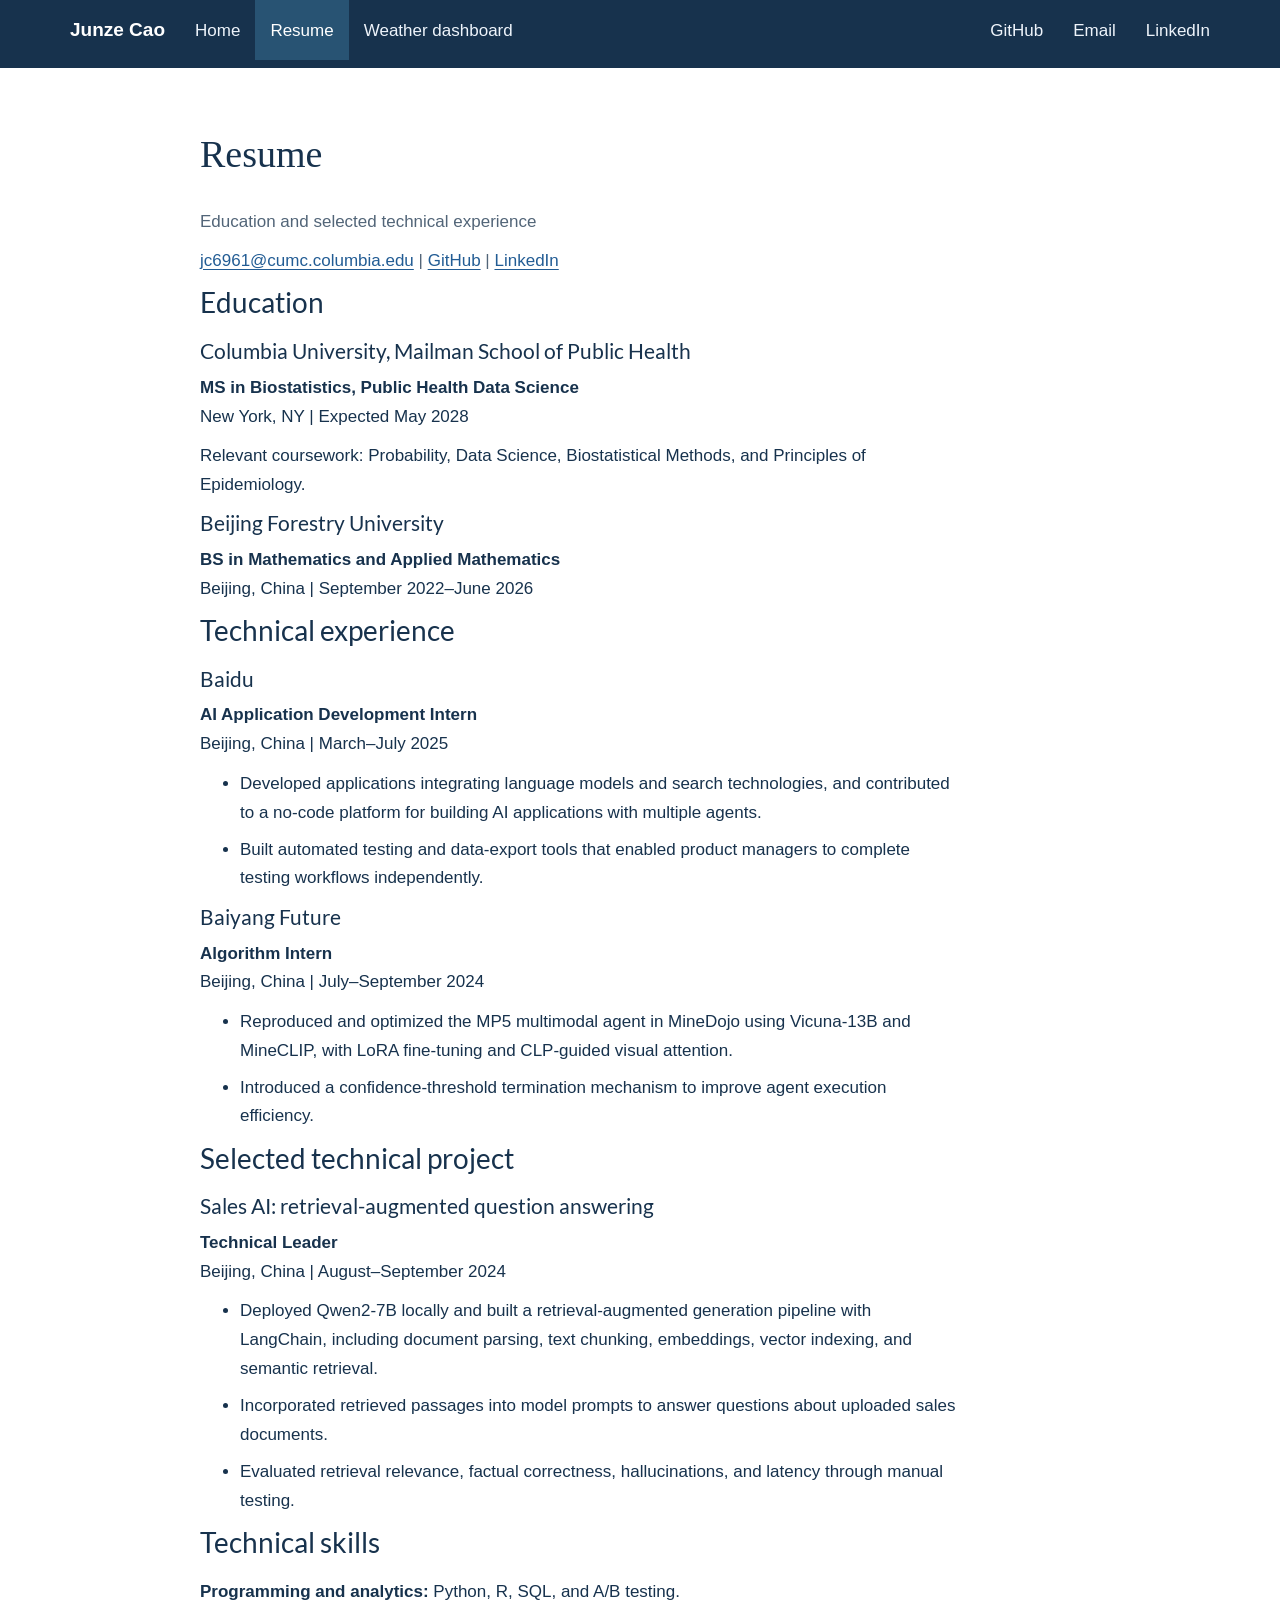
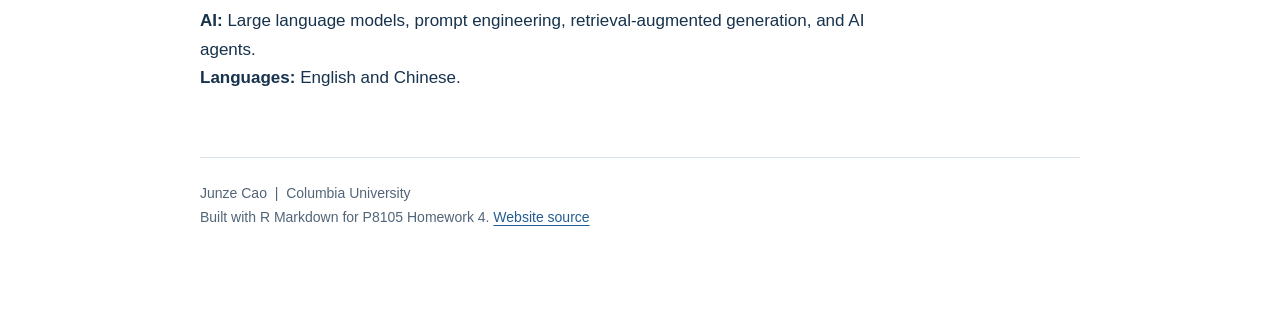
==== resume.html @ 765458ed "Add personal homepage and selected technical resume" ====
<!DOCTYPE html>

<html>

<head>

<meta charset="utf-8" />
<meta name="generator" content="pandoc" />
<meta http-equiv="X-UA-Compatible" content="IE=EDGE" />




<title>Resume</title>

<script src="site_libs/header-attrs-2.32/header-attrs.js"></script>
<script src="site_libs/jquery-3.6.0/jquery-3.6.0.min.js"></script>
<meta name="viewport" content="width=device-width, initial-scale=1" />
<link href="site_libs/bootstrap-3.3.5/css/flatly.min.css" rel="stylesheet" />
<script src="site_libs/bootstrap-3.3.5/js/bootstrap.min.js"></script>
<script src="site_libs/bootstrap-3.3.5/shim/html5shiv.min.js"></script>
<script src="site_libs/bootstrap-3.3.5/shim/respond.min.js"></script>
<style>h1 {font-size: 34px;}
       h1.title {font-size: 38px;}
       h2 {font-size: 30px;}
       h3 {font-size: 24px;}
       h4 {font-size: 18px;}
       h5 {font-size: 16px;}
       h6 {font-size: 12px;}
       code {color: inherit; background-color: rgba(0, 0, 0, 0.04);}
       pre:not([class]) { background-color: white }</style>
<script src="site_libs/navigation-1.1/tabsets.js"></script>
<link href="site_libs/highlightjs-9.12.0/default.css" rel="stylesheet" />
<script src="site_libs/highlightjs-9.12.0/highlight.js"></script>

<style type="text/css">
  code{white-space: pre-wrap;}
  span.smallcaps{font-variant: small-caps;}
  span.underline{text-decoration: underline;}
  div.column{display: inline-block; vertical-align: top; width: 50%;}
  div.hanging-indent{margin-left: 1.5em; text-indent: -1.5em;}
  ul.task-list{list-style: none;}
    </style>

<style type="text/css">code{white-space: pre;}</style>
<script type="text/javascript">
if (window.hljs) {
  hljs.configure({languages: []});
  hljs.initHighlightingOnLoad();
  if (document.readyState && document.readyState === "complete") {
    window.setTimeout(function() { hljs.initHighlighting(); }, 0);
  }
}
</script>






<link rel="stylesheet" href="assets/styles.css" type="text/css" />



<style type = "text/css">
.main-container {
  max-width: 940px;
  margin-left: auto;
  margin-right: auto;
}
img {
  max-width:100%;
}
.tabbed-pane {
  padding-top: 12px;
}
.html-widget {
  margin-bottom: 20px;
}
button.code-folding-btn:focus {
  outline: none;
}
summary {
  display: list-item;
}
details > summary > p:only-child {
  display: inline;
}
pre code {
  padding: 0;
}
</style>


<style type="text/css">
.dropdown-submenu {
  position: relative;
}
.dropdown-submenu>.dropdown-menu {
  top: 0;
  left: 100%;
  margin-top: -6px;
  margin-left: -1px;
  border-radius: 0 6px 6px 6px;
}
.dropdown-submenu:hover>.dropdown-menu {
  display: block;
}
.dropdown-submenu>a:after {
  display: block;
  content: " ";
  float: right;
  width: 0;
  height: 0;
  border-color: transparent;
  border-style: solid;
  border-width: 5px 0 5px 5px;
  border-left-color: #cccccc;
  margin-top: 5px;
  margin-right: -10px;
}
.dropdown-submenu:hover>a:after {
  border-left-color: #adb5bd;
}
.dropdown-submenu.pull-left {
  float: none;
}
.dropdown-submenu.pull-left>.dropdown-menu {
  left: -100%;
  margin-left: 10px;
  border-radius: 6px 0 6px 6px;
}
</style>

<script type="text/javascript">
// manage active state of menu based on current page
$(document).ready(function () {
  // active menu anchor
  href = window.location.pathname
  href = href.substr(href.lastIndexOf('/') + 1)
  if (href === "")
    href = "index.html";
  var menuAnchor = $('a[href="' + href + '"]');

  // mark the anchor link active (and if it's in a dropdown, also mark that active)
  var dropdown = menuAnchor.closest('li.dropdown');
  if (window.bootstrap) { // Bootstrap 4+
    menuAnchor.addClass('active');
    dropdown.find('> .dropdown-toggle').addClass('active');
  } else { // Bootstrap 3
    menuAnchor.parent().addClass('active');
    dropdown.addClass('active');
  }

  // Navbar adjustments
  var navHeight = $(".navbar").first().height() + 15;
  var style = document.createElement('style');
  var pt = "padding-top: " + navHeight + "px; ";
  var mt = "margin-top: -" + navHeight + "px; ";
  var css = "";
  // offset scroll position for anchor links (for fixed navbar)
  for (var i = 1; i <= 6; i++) {
    css += ".section h" + i + "{ " + pt + mt + "}\n";
  }
  style.innerHTML = "body {" + pt + "padding-bottom: 40px; }\n" + css;
  document.head.appendChild(style);
});
</script>

<!-- tabsets -->

<style type="text/css">
.tabset-dropdown > .nav-tabs {
  display: inline-table;
  max-height: 500px;
  min-height: 44px;
  overflow-y: auto;
  border: 1px solid #ddd;
  border-radius: 4px;
}

.tabset-dropdown > .nav-tabs > li.active:before, .tabset-dropdown > .nav-tabs.nav-tabs-open:before {
  content: "\e259";
  font-family: 'Glyphicons Halflings';
  display: inline-block;
  padding: 10px;
  border-right: 1px solid #ddd;
}

.tabset-dropdown > .nav-tabs.nav-tabs-open > li.active:before {
  content: "\e258";
  font-family: 'Glyphicons Halflings';
  border: none;
}

.tabset-dropdown > .nav-tabs > li.active {
  display: block;
}

.tabset-dropdown > .nav-tabs > li > a,
.tabset-dropdown > .nav-tabs > li > a:focus,
.tabset-dropdown > .nav-tabs > li > a:hover {
  border: none;
  display: inline-block;
  border-radius: 4px;
  background-color: transparent;
}

.tabset-dropdown > .nav-tabs.nav-tabs-open > li {
  display: block;
  float: none;
}

.tabset-dropdown > .nav-tabs > li {
  display: none;
}
</style>

<!-- code folding -->




</head>

<body>


<div class="container-fluid main-container">




<div class="navbar navbar-default  navbar-fixed-top" role="navigation">
  <div class="container">
    <div class="navbar-header">
      <button type="button" class="navbar-toggle collapsed" data-toggle="collapse" data-bs-toggle="collapse" data-target="#navbar" data-bs-target="#navbar">
        <span class="icon-bar"></span>
        <span class="icon-bar"></span>
        <span class="icon-bar"></span>
      </button>
      <a class="navbar-brand" href="index.html">Junze Cao</a>
    </div>
    <div id="navbar" class="navbar-collapse collapse">
      <ul class="nav navbar-nav">
        <li>
  <a href="index.html">Home</a>
</li>
<li>
  <a href="resume.html">Resume</a>
</li>
<li>
  <a href="dashboard.html">Weather dashboard</a>
</li>
      </ul>
      <ul class="nav navbar-nav navbar-right">
        <li>
  <a href="https://github.com/tangerine-jc">GitHub</a>
</li>
<li>
  <a href="mailto:jc6961@cumc.columbia.edu">Email</a>
</li>
<li>
  <a href="https://www.linkedin.com/in/junze-cao-53a1893b7/">LinkedIn</a>
</li>
      </ul>
    </div><!--/.nav-collapse -->
  </div><!--/.container -->
</div><!--/.navbar -->

<div id="header">



<h1 class="title toc-ignore">Resume</h1>

</div>


<div class="resume-intro">
<p>Education and selected technical experience</p>
<p><a
href="mailto:jc6961@cumc.columbia.edu">jc6961@cumc.columbia.edu</a> | <a
href="https://github.com/tangerine-jc">GitHub</a> | <a
href="https://www.linkedin.com/in/junze-cao-53a1893b7/">LinkedIn</a></p>
</div>
<div id="education" class="section level2">
<h2>Education</h2>
<div id="columbia-university-mailman-school-of-public-health"
class="section level3">
<h3>Columbia University, Mailman School of Public Health</h3>
<p><strong>MS in Biostatistics, Public Health Data
Science</strong><br />
New York, NY | Expected May 2028</p>
<p>Relevant coursework: Probability, Data Science, Biostatistical
Methods, and Principles of Epidemiology.</p>
</div>
<div id="beijing-forestry-university" class="section level3">
<h3>Beijing Forestry University</h3>
<p><strong>BS in Mathematics and Applied Mathematics</strong><br />
Beijing, China | September 2022–June 2026</p>
</div>
</div>
<div id="technical-experience" class="section level2">
<h2>Technical experience</h2>
<div id="baidu" class="section level3">
<h3>Baidu</h3>
<p><strong>AI Application Development Intern</strong><br />
Beijing, China | March–July 2025</p>
<ul>
<li>Developed applications integrating language models and search
technologies, and contributed to a no-code platform for building AI
applications with multiple agents.</li>
<li>Built automated testing and data-export tools that enabled product
managers to complete testing workflows independently.</li>
</ul>
</div>
<div id="baiyang-future" class="section level3">
<h3>Baiyang Future</h3>
<p><strong>Algorithm Intern</strong><br />
Beijing, China | July–September 2024</p>
<ul>
<li>Reproduced and optimized the MP5 multimodal agent in MineDojo using
Vicuna-13B and MineCLIP, with LoRA fine-tuning and CLP-guided visual
attention.</li>
<li>Introduced a confidence-threshold termination mechanism to improve
agent execution efficiency.</li>
</ul>
</div>
</div>
<div id="selected-technical-project" class="section level2">
<h2>Selected technical project</h2>
<div id="sales-ai-retrieval-augmented-question-answering"
class="section level3">
<h3>Sales AI: retrieval-augmented question answering</h3>
<p><strong>Technical Leader</strong><br />
Beijing, China | August–September 2024</p>
<ul>
<li>Deployed Qwen2-7B locally and built a retrieval-augmented generation
pipeline with LangChain, including document parsing, text chunking,
embeddings, vector indexing, and semantic retrieval.</li>
<li>Incorporated retrieved passages into model prompts to answer
questions about uploaded sales documents.</li>
<li>Evaluated retrieval relevance, factual correctness, hallucinations,
and latency through manual testing.</li>
</ul>
</div>
</div>
<div id="technical-skills" class="section level2">
<h2>Technical skills</h2>
<p><strong>Programming and analytics:</strong> Python, R, SQL, and A/B
testing.<br />
<strong>AI:</strong> Large language models, prompt engineering,
retrieval-augmented generation, and AI agents.<br />
<strong>Languages:</strong> English and Chinese.</p>
</div>

<footer class="site-footer">
  <p>Junze Cao &nbsp;|&nbsp; Columbia University<br>
  Built with R Markdown for P8105 Homework 4.
  <a href="https://github.com/tangerine-jc/p8105_hw4_jc6961">Website source</a></p>
</footer>



</div>

<script>

// add bootstrap table styles to pandoc tables
function bootstrapStylePandocTables() {
  $('tr.odd').parent('tbody').parent('table').addClass('table table-condensed');
}
$(document).ready(function () {
  bootstrapStylePandocTables();
});


</script>

<!-- tabsets -->

<script>
$(document).ready(function () {
  window.buildTabsets("TOC");
});

$(document).ready(function () {
  $('.tabset-dropdown > .nav-tabs > li').click(function () {
    $(this).parent().toggleClass('nav-tabs-open');
  });
});
</script>

<!-- code folding -->


<!-- dynamically load mathjax for compatibility with self-contained -->
<script>
  (function () {
    var script = document.createElement("script");
    script.type = "text/javascript";
    script.src  = "https://mathjax.rstudio.com/latest/MathJax.js?config=TeX-AMS-MML_HTMLorMML";
    document.getElementsByTagName("head")[0].appendChild(script);
  })();
</script>

</body>
</html>
---- site_libs/bootstrap-3.3.5/css/flatly.min.css ----
@font-face {
  font-family: 'Lato';
  font-style: normal;
  font-weight: 400;
  src: url(fonts/Lato.ttf) format('truetype');
}
@font-face {
  font-family: 'Lato';
  font-style: normal;
  font-weight: 700;
  src: url(fonts/LatoBold.ttf) format('truetype');
}
@font-face {
  font-family: 'Lato';
  font-style: italic;
  font-weight: 400;
  src: url(fonts/LatoItalic.ttf) format('truetype');
}

/*!
 * bootswatch v3.3.6
 * Homepage: http://bootswatch.com
 * Copyright 2012-2015 Thomas Park
 * Licensed under MIT
 * Based on Bootstrap
*//*!
 * Bootstrap v3.3.6 (http://getbootstrap.com)
 * Copyright 2011-2015 Twitter, Inc.
 * Licensed under MIT (https://github.com/twbs/bootstrap/blob/master/LICENSE)
 *//*! normalize.css v3.0.3 | MIT License | github.com/necolas/normalize.css */html{font-family:sans-serif;-ms-text-size-adjust:100%;-webkit-text-size-adjust:100%}body{margin:0}article,aside,details,figcaption,figure,footer,header,hgroup,main,menu,nav,section,summary{display:block}audio,canvas,progress,video{display:inline-block;vertical-align:baseline}audio:not([controls]){display:none;height:0}[hidden],template{display:none}a{background-color:transparent}a:active,a:hover{outline:0}abbr[title]{border-bottom:1px dotted}b,strong{font-weight:bold}dfn{font-style:italic}h1{font-size:2em;margin:0.67em 0}mark{background:#ff0;color:#000}small{font-size:80%}sub,sup{font-size:75%;line-height:0;position:relative;vertical-align:baseline}sup{top:-0.5em}sub{bottom:-0.25em}img{border:0}svg:not(:root){overflow:hidden}figure{margin:1em 40px}hr{-webkit-box-sizing:content-box;-moz-box-sizing:content-box;box-sizing:content-box;height:0}pre{overflow:auto}code,kbd,pre,samp{font-family:monospace, monospace;font-size:1em}button,input,optgroup,select,textarea{color:inherit;font:inherit;margin:0}button{overflow:visible}button,select{text-transform:none}button,html input[type="button"],input[type="reset"],input[type="submit"]{-webkit-appearance:button;cursor:pointer}button[disabled],html input[disabled]{cursor:default}button::-moz-focus-inner,input::-moz-focus-inner{border:0;padding:0}input{line-height:normal}input[type="checkbox"],input[type="radio"]{-webkit-box-sizing:border-box;-moz-box-sizing:border-box;box-sizing:border-box;padding:0}input[type="number"]::-webkit-inner-spin-button,input[type="number"]::-webkit-outer-spin-button{height:auto}input[type="search"]{-webkit-appearance:textfield;-webkit-box-sizing:content-box;-moz-box-sizing:content-box;box-sizing:content-box}input[type="search"]::-webkit-search-cancel-button,input[type="search"]::-webkit-search-decoration{-webkit-appearance:none}fieldset{border:1px solid #c0c0c0;margin:0 2px;padding:0.35em 0.625em 0.75em}legend{border:0;padding:0}textarea{overflow:auto}optgroup{font-weight:bold}table{border-collapse:collapse;border-spacing:0}td,th{padding:0}/*! Source: https://github.com/h5bp/html5-boilerplate/blob/master/src/css/main.css */@media print{*,*:before,*:after{background:transparent !important;color:#000 !important;-webkit-box-shadow:none !important;box-shadow:none !important;text-shadow:none !important}a,a:visited{text-decoration:underline}a[href]:after{content:" (" attr(href) ")"}abbr[title]:after{content:" (" attr(title) ")"}a[href^="#"]:after,a[href^="javascript:"]:after{content:""}pre,blockquote{border:1px solid #999;page-break-inside:avoid}thead{display:table-header-group}tr,img{page-break-inside:avoid}img{max-width:100% !important}p,h2,h3{orphans:3;widows:3}h2,h3{page-break-after:avoid}.navbar{display:none}.btn>.caret,.dropup>.btn>.caret{border-top-color:#000 !important}.label{border:1px solid #000}.table{border-collapse:collapse !important}.table td,.table th{background-color:#fff !important}.table-bordered th,.table-bordered td{border:1px solid #ddd !important}}@font-face{font-family:'Glyphicons Halflings';src:url('../fonts/glyphicons-halflings-regular.eot');src:url('../fonts/glyphicons-halflings-regular.eot?#iefix') format('embedded-opentype'),url('../fonts/glyphicons-halflings-regular.woff') format('woff'),url('../fonts/glyphicons-halflings-regular.ttf') format('truetype'),url('../fonts/glyphicons-halflings-regular.svg#glyphicons_halflingsregular') format('svg')}.glyphicon{position:relative;top:1px;display:inline-block;font-family:'Glyphicons Halflings';font-style:normal;font-weight:normal;line-height:1;-webkit-font-smoothing:antialiased;-moz-osx-font-smoothing:grayscale}.glyphicon-asterisk:before{content:"\002a"}.glyphicon-plus:before{content:"\002b"}.glyphicon-euro:before,.glyphicon-eur:before{content:"\20ac"}.glyphicon-minus:before{content:"\2212"}.glyphicon-cloud:before{content:"\2601"}.glyphicon-envelope:before{content:"\2709"}.glyphicon-pencil:before{content:"\270f"}.glyphicon-glass:before{content:"\e001"}.glyphicon-music:before{content:"\e002"}.glyphicon-search:before{content:"\e003"}.glyphicon-heart:before{content:"\e005"}.glyphicon-star:before{content:"\e006"}.glyphicon-star-empty:before{content:"\e007"}.glyphicon-user:before{content:"\e008"}.glyphicon-film:before{content:"\e009"}.glyphicon-th-large:before{content:"\e010"}.glyphicon-th:before{content:"\e011"}.glyphicon-th-list:before{content:"\e012"}.glyphicon-ok:before{content:"\e013"}.glyphicon-remove:before{content:"\e014"}.glyphicon-zoom-in:before{content:"\e015"}.glyphicon-zoom-out:before{content:"\e016"}.glyphicon-off:before{content:"\e017"}.glyphicon-signal:before{content:"\e018"}.glyphicon-cog:before{content:"\e019"}.glyphicon-trash:before{content:"\e020"}.glyphicon-home:before{content:"\e021"}.glyphicon-file:before{content:"\e022"}.glyphicon-time:before{content:"\e023"}.glyphicon-road:before{content:"\e024"}.glyphicon-download-alt:before{content:"\e025"}.glyphicon-download:before{content:"\e026"}.glyphicon-upload:before{content:"\e027"}.glyphicon-inbox:before{content:"\e028"}.glyphicon-play-circle:before{content:"\e029"}.glyphicon-repeat:before{content:"\e030"}.glyphicon-refresh:before{content:"\e031"}.glyphicon-list-alt:before{content:"\e032"}.glyphicon-lock:before{content:"\e033"}.glyphicon-flag:before{content:"\e034"}.glyphicon-headphones:before{content:"\e035"}.glyphicon-volume-off:before{content:"\e036"}.glyphicon-volume-down:before{content:"\e037"}.glyphicon-volume-up:before{content:"\e038"}.glyphicon-qrcode:before{content:"\e039"}.glyphicon-barcode:before{content:"\e040"}.glyphicon-tag:before{content:"\e041"}.glyphicon-tags:before{content:"\e042"}.glyphicon-book:before{content:"\e043"}.glyphicon-bookmark:before{content:"\e044"}.glyphicon-print:before{content:"\e045"}.glyphicon-camera:before{content:"\e046"}.glyphicon-font:before{content:"\e047"}.glyphicon-bold:before{content:"\e048"}.glyphicon-italic:before{content:"\e049"}.glyphicon-text-height:before{content:"\e050"}.glyphicon-text-width:before{content:"\e051"}.glyphicon-align-left:before{content:"\e052"}.glyphicon-align-center:before{content:"\e053"}.glyphicon-align-right:before{content:"\e054"}.glyphicon-align-justify:before{content:"\e055"}.glyphicon-list:before{content:"\e056"}.glyphicon-indent-left:before{content:"\e057"}.glyphicon-indent-right:before{content:"\e058"}.glyphicon-facetime-video:before{content:"\e059"}.glyphicon-picture:before{content:"\e060"}.glyphicon-map-marker:before{content:"\e062"}.glyphicon-adjust:before{content:"\e063"}.glyphicon-tint:before{content:"\e064"}.glyphicon-edit:before{content:"\e065"}.glyphicon-share:before{content:"\e066"}.glyphicon-check:before{content:"\e067"}.glyphicon-move:before{content:"\e068"}.glyphicon-step-backward:before{content:"\e069"}.glyphicon-fast-backward:before{content:"\e070"}.glyphicon-backward:before{content:"\e071"}.glyphicon-play:before{content:"\e072"}.glyphicon-pause:before{content:"\e073"}.glyphicon-stop:before{content:"\e074"}.glyphicon-forward:before{content:"\e075"}.glyphicon-fast-forward:before{content:"\e076"}.glyphicon-step-forward:before{content:"\e077"}.glyphicon-eject:before{content:"\e078"}.glyphicon-chevron-left:before{content:"\e079"}.glyphicon-chevron-right:before{content:"\e080"}.glyphicon-plus-sign:before{content:"\e081"}.glyphicon-minus-sign:before{content:"\e082"}.glyphicon-remove-sign:before{content:"\e083"}.glyphicon-ok-sign:before{content:"\e084"}.glyphicon-question-sign:before{content:"\e085"}.glyphicon-info-sign:before{content:"\e086"}.glyphicon-screenshot:before{content:"\e087"}.glyphicon-remove-circle:before{content:"\e088"}.glyphicon-ok-circle:before{content:"\e089"}.glyphicon-ban-circle:before{content:"\e090"}.glyphicon-arrow-left:before{content:"\e091"}.glyphicon-arrow-right:before{content:"\e092"}.glyphicon-arrow-up:before{content:"\e093"}.glyphicon-arrow-down:before{content:"\e094"}.glyphicon-share-alt:before{content:"\e095"}.glyphicon-resize-full:before{content:"\e096"}.glyphicon-resize-small:before{content:"\e097"}.glyphicon-exclamation-sign:before{content:"\e101"}.glyphicon-gift:before{content:"\e102"}.glyphicon-leaf:before{content:"\e103"}.glyphicon-fire:before{content:"\e104"}.glyphicon-eye-open:before{content:"\e105"}.glyphicon-eye-close:before{content:"\e106"}.glyphicon-warning-sign:before{content:"\e107"}.glyphicon-plane:before{content:"\e108"}.glyphicon-calendar:before{content:"\e109"}.glyphicon-random:before{content:"\e110"}.glyphicon-comment:before{content:"\e111"}.glyphicon-magnet:before{content:"\e112"}.glyphicon-chevron-up:before{content:"\e113"}.glyphicon-chevron-down:before{content:"\e114"}.glyphicon-retweet:before{content:"\e115"}.glyphicon-shopping-cart:before{content:"\e116"}.glyphicon-folder-close:before{content:"\e117"}.glyphicon-folder-open:before{content:"\e118"}.glyphicon-resize-vertical:before{content:"\e119"}.glyphicon-resize-horizontal:before{content:"\e120"}.glyphicon-hdd:before{content:"\e121"}.glyphicon-bullhorn:before{content:"\e122"}.glyphicon-bell:before{content:"\e123"}.glyphicon-certificate:before{content:"\e124"}.glyphicon-thumbs-up:before{content:"\e125"}.glyphicon-thumbs-down:before{content:"\e126"}.glyphicon-hand-right:before{content:"\e127"}.glyphicon-hand-left:before{content:"\e128"}.glyphicon-hand-up:before{content:"\e129"}.glyphicon-hand-down:before{content:"\e130"}.glyphicon-circle-arrow-right:before{content:"\e131"}.glyphicon-circle-arrow-left:before{content:"\e132"}.glyphicon-circle-arrow-up:before{content:"\e133"}.glyphicon-circle-arrow-down:before{content:"\e134"}.glyphicon-globe:before{content:"\e135"}.glyphicon-wrench:before{content:"\e136"}.glyphicon-tasks:before{content:"\e137"}.glyphicon-filter:before{content:"\e138"}.glyphicon-briefcase:before{content:"\e139"}.glyphicon-fullscreen:before{content:"\e140"}.glyphicon-dashboard:before{content:"\e141"}.glyphicon-paperclip:before{content:"\e142"}.glyphicon-heart-empty:before{content:"\e143"}.glyphicon-link:before{content:"\e144"}.glyphicon-phone:before{content:"\e145"}.glyphicon-pushpin:before{content:"\e146"}.glyphicon-usd:before{content:"\e148"}.glyphicon-gbp:before{content:"\e149"}.glyphicon-sort:before{content:"\e150"}.glyphicon-sort-by-alphabet:before{content:"\e151"}.glyphicon-sort-by-alphabet-alt:before{content:"\e152"}.glyphicon-sort-by-order:before{content:"\e153"}.glyphicon-sort-by-order-alt:before{content:"\e154"}.glyphicon-sort-by-attributes:before{content:"\e155"}.glyphicon-sort-by-attributes-alt:before{content:"\e156"}.glyphicon-unchecked:before{content:"\e157"}.glyphicon-expand:before{content:"\e158"}.glyphicon-collapse-down:before{content:"\e159"}.glyphicon-collapse-up:before{content:"\e160"}.glyphicon-log-in:before{content:"\e161"}.glyphicon-flash:before{content:"\e162"}.glyphicon-log-out:before{content:"\e163"}.glyphicon-new-window:before{content:"\e164"}.glyphicon-record:before{content:"\e165"}.glyphicon-save:before{content:"\e166"}.glyphicon-open:before{content:"\e167"}.glyphicon-saved:before{content:"\e168"}.glyphicon-import:before{content:"\e169"}.glyphicon-export:before{content:"\e170"}.glyphicon-send:before{content:"\e171"}.glyphicon-floppy-disk:before{content:"\e172"}.glyphicon-floppy-saved:before{content:"\e173"}.glyphicon-floppy-remove:before{content:"\e174"}.glyphicon-floppy-save:before{content:"\e175"}.glyphicon-floppy-open:before{content:"\e176"}.glyphicon-credit-card:before{content:"\e177"}.glyphicon-transfer:before{content:"\e178"}.glyphicon-cutlery:before{content:"\e179"}.glyphicon-header:before{content:"\e180"}.glyphicon-compressed:before{content:"\e181"}.glyphicon-earphone:before{content:"\e182"}.glyphicon-phone-alt:before{content:"\e183"}.glyphicon-tower:before{content:"\e184"}.glyphicon-stats:before{content:"\e185"}.glyphicon-sd-video:before{content:"\e186"}.glyphicon-hd-video:before{content:"\e187"}.glyphicon-subtitles:before{content:"\e188"}.glyphicon-sound-stereo:before{content:"\e189"}.glyphicon-sound-dolby:before{content:"\e190"}.glyphicon-sound-5-1:before{content:"\e191"}.glyphicon-sound-6-1:before{content:"\e192"}.glyphicon-sound-7-1:before{content:"\e193"}.glyphicon-copyright-mark:before{content:"\e194"}.glyphicon-registration-mark:before{content:"\e195"}.glyphicon-cloud-download:before{content:"\e197"}.glyphicon-cloud-upload:before{content:"\e198"}.glyphicon-tree-conifer:before{content:"\e199"}.glyphicon-tree-deciduous:before{content:"\e200"}.glyphicon-cd:before{content:"\e201"}.glyphicon-save-file:before{content:"\e202"}.glyphicon-open-file:before{content:"\e203"}.glyphicon-level-up:before{content:"\e204"}.glyphicon-copy:before{content:"\e205"}.glyphicon-paste:before{content:"\e206"}.glyphicon-alert:before{content:"\e209"}.glyphicon-equalizer:before{content:"\e210"}.glyphicon-king:before{content:"\e211"}.glyphicon-queen:before{content:"\e212"}.glyphicon-pawn:before{content:"\e213"}.glyphicon-bishop:before{content:"\e214"}.glyphicon-knight:before{content:"\e215"}.glyphicon-baby-formula:before{content:"\e216"}.glyphicon-tent:before{content:"\26fa"}.glyphicon-blackboard:before{content:"\e218"}.glyphicon-bed:before{content:"\e219"}.glyphicon-apple:before{content:"\f8ff"}.glyphicon-erase:before{content:"\e221"}.glyphicon-hourglass:before{content:"\231b"}.glyphicon-lamp:before{content:"\e223"}.glyphicon-duplicate:before{content:"\e224"}.glyphicon-piggy-bank:before{content:"\e225"}.glyphicon-scissors:before{content:"\e226"}.glyphicon-bitcoin:before{content:"\e227"}.glyphicon-btc:before{content:"\e227"}.glyphicon-xbt:before{content:"\e227"}.glyphicon-yen:before{content:"\00a5"}.glyphicon-jpy:before{content:"\00a5"}.glyphicon-ruble:before{content:"\20bd"}.glyphicon-rub:before{content:"\20bd"}.glyphicon-scale:before{content:"\e230"}.glyphicon-ice-lolly:before{content:"\e231"}.glyphicon-ice-lolly-tasted:before{content:"\e232"}.glyphicon-education:before{content:"\e233"}.glyphicon-option-horizontal:before{content:"\e234"}.glyphicon-option-vertical:before{content:"\e235"}.glyphicon-menu-hamburger:before{content:"\e236"}.glyphicon-modal-window:before{content:"\e237"}.glyphicon-oil:before{content:"\e238"}.glyphicon-grain:before{content:"\e239"}.glyphicon-sunglasses:before{content:"\e240"}.glyphicon-text-size:before{content:"\e241"}.glyphicon-text-color:before{content:"\e242"}.glyphicon-text-background:before{content:"\e243"}.glyphicon-object-align-top:before{content:"\e244"}.glyphicon-object-align-bottom:before{content:"\e245"}.glyphicon-object-align-horizontal:before{content:"\e246"}.glyphicon-object-align-left:before{content:"\e247"}.glyphicon-object-align-vertical:before{content:"\e248"}.glyphicon-object-align-right:before{content:"\e249"}.glyphicon-triangle-right:before{content:"\e250"}.glyphicon-triangle-left:before{content:"\e251"}.glyphicon-triangle-bottom:before{content:"\e252"}.glyphicon-triangle-top:before{content:"\e253"}.glyphicon-console:before{content:"\e254"}.glyphicon-superscript:before{content:"\e255"}.glyphicon-subscript:before{content:"\e256"}.glyphicon-menu-left:before{content:"\e257"}.glyphicon-menu-right:before{content:"\e258"}.glyphicon-menu-down:before{content:"\e259"}.glyphicon-menu-up:before{content:"\e260"}*{-webkit-box-sizing:border-box;-moz-box-sizing:border-box;box-sizing:border-box}*:before,*:after{-webkit-box-sizing:border-box;-moz-box-sizing:border-box;box-sizing:border-box}html{font-size:10px;-webkit-tap-highlight-color:rgba(0,0,0,0)}body{font-family:"Lato","Helvetica Neue",Helvetica,Arial,sans-serif;font-size:15px;line-height:1.42857143;color:#2c3e50;background-color:#ffffff}input,button,select,textarea{font-family:inherit;font-size:inherit;line-height:inherit}a{color:#18bc9c;text-decoration:none}a:hover,a:focus{color:#18bc9c;text-decoration:underline}a:focus{outline:thin dotted;outline:5px auto -webkit-focus-ring-color;outline-offset:-2px}figure{margin:0}img{vertical-align:middle}.img-responsive,.thumbnail>img,.thumbnail a>img,.carousel-inner>.item>img,.carousel-inner>.item>a>img{display:block;max-width:100%;height:auto}.img-rounded{border-radius:6px}.img-thumbnail{padding:4px;line-height:1.42857143;background-color:#ffffff;border:1px solid #ecf0f1;border-radius:4px;-webkit-transition:all .2s ease-in-out;-o-transition:all .2s ease-in-out;transition:all .2s ease-in-out;display:inline-block;max-width:100%;height:auto}.img-circle{border-radius:50%}hr{margin-top:21px;margin-bottom:21px;border:0;border-top:1px solid #ecf0f1}.sr-only{position:absolute;width:1px;height:1px;margin:-1px;padding:0;overflow:hidden;clip:rect(0, 0, 0, 0);border:0}.sr-only-focusable:active,.sr-only-focusable:focus{position:static;width:auto;height:auto;margin:0;overflow:visible;clip:auto}[role="button"]{cursor:pointer}h1,h2,h3,h4,h5,h6,.h1,.h2,.h3,.h4,.h5,.h6{font-family:"Lato","Helvetica Neue",Helvetica,Arial,sans-serif;font-weight:400;line-height:1.1;color:inherit}h1 small,h2 small,h3 small,h4 small,h5 small,h6 small,.h1 small,.h2 small,.h3 small,.h4 small,.h5 small,.h6 small,h1 .small,h2 .small,h3 .small,h4 .small,h5 .small,h6 .small,.h1 .small,.h2 .small,.h3 .small,.h4 .small,.h5 .small,.h6 .small{font-weight:normal;line-height:1;color:#b4bcc2}h1,.h1,h2,.h2,h3,.h3{margin-top:21px;margin-bottom:10.5px}h1 small,.h1 small,h2 small,.h2 small,h3 small,.h3 small,h1 .small,.h1 .small,h2 .small,.h2 .small,h3 .small,.h3 .small{font-size:65%}h4,.h4,h5,.h5,h6,.h6{margin-top:10.5px;margin-bottom:10.5px}h4 small,.h4 small,h5 small,.h5 small,h6 small,.h6 small,h4 .small,.h4 .small,h5 .small,.h5 .small,h6 .small,.h6 .small{font-size:75%}h1,.h1{font-size:39px}h2,.h2{font-size:32px}h3,.h3{font-size:26px}h4,.h4{font-size:19px}h5,.h5{font-size:15px}h6,.h6{font-size:13px}p{margin:0 0 10.5px}.lead{margin-bottom:21px;font-size:17px;font-weight:300;line-height:1.4}@media (min-width:768px){.lead{font-size:22.5px}}small,.small{font-size:86%}mark,.mark{background-color:#f39c12;padding:.2em}.text-left{text-align:left}.text-right{text-align:right}.text-center{text-align:center}.text-justify{text-align:justify}.text-nowrap{white-space:nowrap}.text-lowercase{text-transform:lowercase}.text-uppercase{text-transform:uppercase}.text-capitalize{text-transform:capitalize}.text-muted{color:#b4bcc2}.text-primary{color:#2c3e50}a.text-primary:hover,a.text-primary:focus{color:#1a242f}.text-success{color:#ffffff}a.text-success:hover,a.text-success:focus{color:#e6e6e6}.text-info{color:#ffffff}a.text-info:hover,a.text-info:focus{color:#e6e6e6}.text-warning{color:#ffffff}a.text-warning:hover,a.text-warning:focus{color:#e6e6e6}.text-danger{color:#ffffff}a.text-danger:hover,a.text-danger:focus{color:#e6e6e6}.bg-primary{color:#fff;background-color:#2c3e50}a.bg-primary:hover,a.bg-primary:focus{background-color:#1a242f}.bg-success{background-color:#18bc9c}a.bg-success:hover,a.bg-success:focus{background-color:#128f76}.bg-info{background-color:#3498db}a.bg-info:hover,a.bg-info:focus{background-color:#217dbb}.bg-warning{background-color:#f39c12}a.bg-warning:hover,a.bg-warning:focus{background-color:#c87f0a}.bg-danger{background-color:#e74c3c}a.bg-danger:hover,a.bg-danger:focus{background-color:#d62c1a}.page-header{padding-bottom:9.5px;margin:42px 0 21px;border-bottom:1px solid transparent}ul,ol{margin-top:0;margin-bottom:10.5px}ul ul,ol ul,ul ol,ol ol{margin-bottom:0}.list-unstyled{padding-left:0;list-style:none}.list-inline{padding-left:0;list-style:none;margin-left:-5px}.list-inline>li{display:inline-block;padding-left:5px;padding-right:5px}dl{margin-top:0;margin-bottom:21px}dt,dd{line-height:1.42857143}dt{font-weight:bold}dd{margin-left:0}@media (min-width:768px){.dl-horizontal dt{float:left;width:160px;clear:left;text-align:right;overflow:hidden;text-overflow:ellipsis;white-space:nowrap}.dl-horizontal dd{margin-left:180px}}abbr[title],abbr[data-original-title]{cursor:help;border-bottom:1px dotted #b4bcc2}.initialism{font-size:90%;text-transform:uppercase}blockquote{padding:10.5px 21px;margin:0 0 21px;font-size:18.75px;border-left:5px solid #ecf0f1}blockquote p:last-child,blockquote ul:last-child,blockquote ol:last-child{margin-bottom:0}blockquote footer,blockquote small,blockquote .small{display:block;font-size:80%;line-height:1.42857143;color:#b4bcc2}blockquote footer:before,blockquote small:before,blockquote .small:before{content:'\2014 \00A0'}.blockquote-reverse,blockquote.pull-right{padding-right:15px;padding-left:0;border-right:5px solid #ecf0f1;border-left:0;text-align:right}.blockquote-reverse footer:before,blockquote.pull-right footer:before,.blockquote-reverse small:before,blockquote.pull-right small:before,.blockquote-reverse .small:before,blockquote.pull-right .small:before{content:''}.blockquote-reverse footer:after,blockquote.pull-right footer:after,.blockquote-reverse small:after,blockquote.pull-right small:after,.blockquote-reverse .small:after,blockquote.pull-right .small:after{content:'\00A0 \2014'}address{margin-bottom:21px;font-style:normal;line-height:1.42857143}code,kbd,pre,samp{font-family:monospace}code{padding:2px 4px;font-size:90%;color:#c7254e;background-color:#f9f2f4;border-radius:4px}kbd{padding:2px 4px;font-size:90%;color:#ffffff;background-color:#333333;border-radius:3px;-webkit-box-shadow:inset 0 -1px 0 rgba(0,0,0,0.25);box-shadow:inset 0 -1px 0 rgba(0,0,0,0.25)}kbd kbd{padding:0;font-size:100%;font-weight:bold;-webkit-box-shadow:none;box-shadow:none}pre{display:block;padding:10px;margin:0 0 10.5px;font-size:14px;line-height:1.42857143;word-break:break-all;word-wrap:break-word;color:#7b8a8b;background-color:#ecf0f1;border:1px solid #cccccc;border-radius:4px}pre code{padding:0;font-size:inherit;color:inherit;white-space:pre-wrap;background-color:transparent;border-radius:0}.pre-scrollable{max-height:340px;overflow-y:scroll}.container{margin-right:auto;margin-left:auto;padding-left:15px;padding-right:15px}@media (min-width:768px){.container{width:750px}}@media (min-width:992px){.container{width:970px}}@media (min-width:1200px){.container{width:1170px}}.container-fluid{margin-right:auto;margin-left:auto;padding-left:15px;padding-right:15px}.row{margin-left:-15px;margin-right:-15px}.col-xs-1,.col-sm-1,.col-md-1,.col-lg-1,.col-xs-2,.col-sm-2,.col-md-2,.col-lg-2,.col-xs-3,.col-sm-3,.col-md-3,.col-lg-3,.col-xs-4,.col-sm-4,.col-md-4,.col-lg-4,.col-xs-5,.col-sm-5,.col-md-5,.col-lg-5,.col-xs-6,.col-sm-6,.col-md-6,.col-lg-6,.col-xs-7,.col-sm-7,.col-md-7,.col-lg-7,.col-xs-8,.col-sm-8,.col-md-8,.col-lg-8,.col-xs-9,.col-sm-9,.col-md-9,.col-lg-9,.col-xs-10,.col-sm-10,.col-md-10,.col-lg-10,.col-xs-11,.col-sm-11,.col-md-11,.col-lg-11,.col-xs-12,.col-sm-12,.col-md-12,.col-lg-12{position:relative;min-height:1px;padding-left:15px;padding-right:15px}.col-xs-1,.col-xs-2,.col-xs-3,.col-xs-4,.col-xs-5,.col-xs-6,.col-xs-7,.col-xs-8,.col-xs-9,.col-xs-10,.col-xs-11,.col-xs-12{float:left}.col-xs-12{width:100%}.col-xs-11{width:91.66666667%}.col-xs-10{width:83.33333333%}.col-xs-9{width:75%}.col-xs-8{width:66.66666667%}.col-xs-7{width:58.33333333%}.col-xs-6{width:50%}.col-xs-5{width:41.66666667%}.col-xs-4{width:33.33333333%}.col-xs-3{width:25%}.col-xs-2{width:16.66666667%}.col-xs-1{width:8.33333333%}.col-xs-pull-12{right:100%}.col-xs-pull-11{right:91.66666667%}.col-xs-pull-10{right:83.33333333%}.col-xs-pull-9{right:75%}.col-xs-pull-8{right:66.66666667%}.col-xs-pull-7{right:58.33333333%}.col-xs-pull-6{right:50%}.col-xs-pull-5{right:41.66666667%}.col-xs-pull-4{right:33.33333333%}.col-xs-pull-3{right:25%}.col-xs-pull-2{right:16.66666667%}.col-xs-pull-1{right:8.33333333%}.col-xs-pull-0{right:auto}.col-xs-push-12{left:100%}.col-xs-push-11{left:91.66666667%}.col-xs-push-10{left:83.33333333%}.col-xs-push-9{left:75%}.col-xs-push-8{left:66.66666667%}.col-xs-push-7{left:58.33333333%}.col-xs-push-6{left:50%}.col-xs-push-5{left:41.66666667%}.col-xs-push-4{left:33.33333333%}.col-xs-push-3{left:25%}.col-xs-push-2{left:16.66666667%}.col-xs-push-1{left:8.33333333%}.col-xs-push-0{left:auto}.col-xs-offset-12{margin-left:100%}.col-xs-offset-11{margin-left:91.66666667%}.col-xs-offset-10{margin-left:83.33333333%}.col-xs-offset-9{margin-left:75%}.col-xs-offset-8{margin-left:66.66666667%}.col-xs-offset-7{margin-left:58.33333333%}.col-xs-offset-6{margin-left:50%}.col-xs-offset-5{margin-left:41.66666667%}.col-xs-offset-4{margin-left:33.33333333%}.col-xs-offset-3{margin-left:25%}.col-xs-offset-2{margin-left:16.66666667%}.col-xs-offset-1{margin-left:8.33333333%}.col-xs-offset-0{margin-left:0%}@media (min-width:768px){.col-sm-1,.col-sm-2,.col-sm-3,.col-sm-4,.col-sm-5,.col-sm-6,.col-sm-7,.col-sm-8,.col-sm-9,.col-sm-10,.col-sm-11,.col-sm-12{float:left}.col-sm-12{width:100%}.col-sm-11{width:91.66666667%}.col-sm-10{width:83.33333333%}.col-sm-9{width:75%}.col-sm-8{width:66.66666667%}.col-sm-7{width:58.33333333%}.col-sm-6{width:50%}.col-sm-5{width:41.66666667%}.col-sm-4{width:33.33333333%}.col-sm-3{width:25%}.col-sm-2{width:16.66666667%}.col-sm-1{width:8.33333333%}.col-sm-pull-12{right:100%}.col-sm-pull-11{right:91.66666667%}.col-sm-pull-10{right:83.33333333%}.col-sm-pull-9{right:75%}.col-sm-pull-8{right:66.66666667%}.col-sm-pull-7{right:58.33333333%}.col-sm-pull-6{right:50%}.col-sm-pull-5{right:41.66666667%}.col-sm-pull-4{right:33.33333333%}.col-sm-pull-3{right:25%}.col-sm-pull-2{right:16.66666667%}.col-sm-pull-1{right:8.33333333%}.col-sm-pull-0{right:auto}.col-sm-push-12{left:100%}.col-sm-push-11{left:91.66666667%}.col-sm-push-10{left:83.33333333%}.col-sm-push-9{left:75%}.col-sm-push-8{left:66.66666667%}.col-sm-push-7{left:58.33333333%}.col-sm-push-6{left:50%}.col-sm-push-5{left:41.66666667%}.col-sm-push-4{left:33.33333333%}.col-sm-push-3{left:25%}.col-sm-push-2{left:16.66666667%}.col-sm-push-1{left:8.33333333%}.col-sm-push-0{left:auto}.col-sm-offset-12{margin-left:100%}.col-sm-offset-11{margin-left:91.66666667%}.col-sm-offset-10{margin-left:83.33333333%}.col-sm-offset-9{margin-left:75%}.col-sm-offset-8{margin-left:66.66666667%}.col-sm-offset-7{margin-left:58.33333333%}.col-sm-offset-6{margin-left:50%}.col-sm-offset-5{margin-left:41.66666667%}.col-sm-offset-4{margin-left:33.33333333%}.col-sm-offset-3{margin-left:25%}.col-sm-offset-2{margin-left:16.66666667%}.col-sm-offset-1{margin-left:8.33333333%}.col-sm-offset-0{margin-left:0%}}@media (min-width:992px){.col-md-1,.col-md-2,.col-md-3,.col-md-4,.col-md-5,.col-md-6,.col-md-7,.col-md-8,.col-md-9,.col-md-10,.col-md-11,.col-md-12{float:left}.col-md-12{width:100%}.col-md-11{width:91.66666667%}.col-md-10{width:83.33333333%}.col-md-9{width:75%}.col-md-8{width:66.66666667%}.col-md-7{width:58.33333333%}.col-md-6{width:50%}.col-md-5{width:41.66666667%}.col-md-4{width:33.33333333%}.col-md-3{width:25%}.col-md-2{width:16.66666667%}.col-md-1{width:8.33333333%}.col-md-pull-12{right:100%}.col-md-pull-11{right:91.66666667%}.col-md-pull-10{right:83.33333333%}.col-md-pull-9{right:75%}.col-md-pull-8{right:66.66666667%}.col-md-pull-7{right:58.33333333%}.col-md-pull-6{right:50%}.col-md-pull-5{right:41.66666667%}.col-md-pull-4{right:33.33333333%}.col-md-pull-3{right:25%}.col-md-pull-2{right:16.66666667%}.col-md-pull-1{right:8.33333333%}.col-md-pull-0{right:auto}.col-md-push-12{left:100%}.col-md-push-11{left:91.66666667%}.col-md-push-10{left:83.33333333%}.col-md-push-9{left:75%}.col-md-push-8{left:66.66666667%}.col-md-push-7{left:58.33333333%}.col-md-push-6{left:50%}.col-md-push-5{left:41.66666667%}.col-md-push-4{left:33.33333333%}.col-md-push-3{left:25%}.col-md-push-2{left:16.66666667%}.col-md-push-1{left:8.33333333%}.col-md-push-0{left:auto}.col-md-offset-12{margin-left:100%}.col-md-offset-11{margin-left:91.66666667%}.col-md-offset-10{margin-left:83.33333333%}.col-md-offset-9{margin-left:75%}.col-md-offset-8{margin-left:66.66666667%}.col-md-offset-7{margin-left:58.33333333%}.col-md-offset-6{margin-left:50%}.col-md-offset-5{margin-left:41.66666667%}.col-md-offset-4{margin-left:33.33333333%}.col-md-offset-3{margin-left:25%}.col-md-offset-2{margin-left:16.66666667%}.col-md-offset-1{margin-left:8.33333333%}.col-md-offset-0{margin-left:0%}}@media (min-width:1200px){.col-lg-1,.col-lg-2,.col-lg-3,.col-lg-4,.col-lg-5,.col-lg-6,.col-lg-7,.col-lg-8,.col-lg-9,.col-lg-10,.col-lg-11,.col-lg-12{float:left}.col-lg-12{width:100%}.col-lg-11{width:91.66666667%}.col-lg-10{width:83.33333333%}.col-lg-9{width:75%}.col-lg-8{width:66.66666667%}.col-lg-7{width:58.33333333%}.col-lg-6{width:50%}.col-lg-5{width:41.66666667%}.col-lg-4{width:33.33333333%}.col-lg-3{width:25%}.col-lg-2{width:16.66666667%}.col-lg-1{width:8.33333333%}.col-lg-pull-12{right:100%}.col-lg-pull-11{right:91.66666667%}.col-lg-pull-10{right:83.33333333%}.col-lg-pull-9{right:75%}.col-lg-pull-8{right:66.66666667%}.col-lg-pull-7{right:58.33333333%}.col-lg-pull-6{right:50%}.col-lg-pull-5{right:41.66666667%}.col-lg-pull-4{right:33.33333333%}.col-lg-pull-3{right:25%}.col-lg-pull-2{right:16.66666667%}.col-lg-pull-1{right:8.33333333%}.col-lg-pull-0{right:auto}.col-lg-push-12{left:100%}.col-lg-push-11{left:91.66666667%}.col-lg-push-10{left:83.33333333%}.col-lg-push-9{left:75%}.col-lg-push-8{left:66.66666667%}.col-lg-push-7{left:58.33333333%}.col-lg-push-6{left:50%}.col-lg-push-5{left:41.66666667%}.col-lg-push-4{left:33.33333333%}.col-lg-push-3{left:25%}.col-lg-push-2{left:16.66666667%}.col-lg-push-1{left:8.33333333%}.col-lg-push-0{left:auto}.col-lg-offset-12{margin-left:100%}.col-lg-offset-11{margin-left:91.66666667%}.col-lg-offset-10{margin-left:83.33333333%}.col-lg-offset-9{margin-left:75%}.col-lg-offset-8{margin-left:66.66666667%}.col-lg-offset-7{margin-left:58.33333333%}.col-lg-offset-6{margin-left:50%}.col-lg-offset-5{margin-left:41.66666667%}.col-lg-offset-4{margin-left:33.33333333%}.col-lg-offset-3{margin-left:25%}.col-lg-offset-2{margin-left:16.66666667%}.col-lg-offset-1{margin-left:8.33333333%}.col-lg-offset-0{margin-left:0%}}table{background-color:transparent}caption{padding-top:8px;padding-bottom:8px;color:#b4bcc2;text-align:left}th{}.table{width:100%;max-width:100%;margin-bottom:21px}.table>thead>tr>th,.table>tbody>tr>th,.table>tfoot>tr>th,.table>thead>tr>td,.table>tbody>tr>td,.table>tfoot>tr>td{padding:8px;line-height:1.42857143;vertical-align:top;border-top:1px solid #ecf0f1}.table>thead>tr>th{vertical-align:bottom;border-bottom:2px solid #ecf0f1}.table>caption+thead>tr:first-child>th,.table>colgroup+thead>tr:first-child>th,.table>thead:first-child>tr:first-child>th,.table>caption+thead>tr:first-child>td,.table>colgroup+thead>tr:first-child>td,.table>thead:first-child>tr:first-child>td{border-top:0}.table>tbody+tbody{border-top:2px solid #ecf0f1}.table .table{background-color:#ffffff}.table-condensed>thead>tr>th,.table-condensed>tbody>tr>th,.table-condensed>tfoot>tr>th,.table-condensed>thead>tr>td,.table-condensed>tbody>tr>td,.table-condensed>tfoot>tr>td{padding:5px}.table-bordered{border:1px solid #ecf0f1}.table-bordered>thead>tr>th,.table-bordered>tbody>tr>th,.table-bordered>tfoot>tr>th,.table-bordered>thead>tr>td,.table-bordered>tbody>tr>td,.table-bordered>tfoot>tr>td{border:1px solid #ecf0f1}.table-bordered>thead>tr>th,.table-bordered>thead>tr>td{border-bottom-width:2px}.table-striped>tbody>tr:nth-of-type(odd){background-color:#f9f9f9}.table-hover>tbody>tr:hover{background-color:#ecf0f1}table col[class*="col-"]{position:static;float:none;display:table-column}table td[class*="col-"],table th[class*="col-"]{position:static;float:none;display:table-cell}.table>thead>tr>td.active,.table>tbody>tr>td.active,.table>tfoot>tr>td.active,.table>thead>tr>th.active,.table>tbody>tr>th.active,.table>tfoot>tr>th.active,.table>thead>tr.active>td,.table>tbody>tr.active>td,.table>tfoot>tr.active>td,.table>thead>tr.active>th,.table>tbody>tr.active>th,.table>tfoot>tr.active>th{background-color:#ecf0f1}.table-hover>tbody>tr>td.active:hover,.table-hover>tbody>tr>th.active:hover,.table-hover>tbody>tr.active:hover>td,.table-hover>tbody>tr:hover>.active,.table-hover>tbody>tr.active:hover>th{background-color:#dde4e6}.table>thead>tr>td.success,.table>tbody>tr>td.success,.table>tfoot>tr>td.success,.table>thead>tr>th.success,.table>tbody>tr>th.success,.table>tfoot>tr>th.success,.table>thead>tr.success>td,.table>tbody>tr.success>td,.table>tfoot>tr.success>td,.table>thead>tr.success>th,.table>tbody>tr.success>th,.table>tfoot>tr.success>th{background-color:#18bc9c}.table-hover>tbody>tr>td.success:hover,.table-hover>tbody>tr>th.success:hover,.table-hover>tbody>tr.success:hover>td,.table-hover>tbody>tr:hover>.success,.table-hover>tbody>tr.success:hover>th{background-color:#15a589}.table>thead>tr>td.info,.table>tbody>tr>td.info,.table>tfoot>tr>td.info,.table>thead>tr>th.info,.table>tbody>tr>th.info,.table>tfoot>tr>th.info,.table>thead>tr.info>td,.table>tbody>tr.info>td,.table>tfoot>tr.info>td,.table>thead>tr.info>th,.table>tbody>tr.info>th,.table>tfoot>tr.info>th{background-color:#3498db}.table-hover>tbody>tr>td.info:hover,.table-hover>tbody>tr>th.info:hover,.table-hover>tbody>tr.info:hover>td,.table-hover>tbody>tr:hover>.info,.table-hover>tbody>tr.info:hover>th{background-color:#258cd1}.table>thead>tr>td.warning,.table>tbody>tr>td.warning,.table>tfoot>tr>td.warning,.table>thead>tr>th.warning,.table>tbody>tr>th.warning,.table>tfoot>tr>th.warning,.table>thead>tr.warning>td,.table>tbody>tr.warning>td,.table>tfoot>tr.warning>td,.table>thead>tr.warning>th,.table>tbody>tr.warning>th,.table>tfoot>tr.warning>th{background-color:#f39c12}.table-hover>tbody>tr>td.warning:hover,.table-hover>tbody>tr>th.warning:hover,.table-hover>tbody>tr.warning:hover>td,.table-hover>tbody>tr:hover>.warning,.table-hover>tbody>tr.warning:hover>th{background-color:#e08e0b}.table>thead>tr>td.danger,.table>tbody>tr>td.danger,.table>tfoot>tr>td.danger,.table>thead>tr>th.danger,.table>tbody>tr>th.danger,.table>tfoot>tr>th.danger,.table>thead>tr.danger>td,.table>tbody>tr.danger>td,.table>tfoot>tr.danger>td,.table>thead>tr.danger>th,.table>tbody>tr.danger>th,.table>tfoot>tr.danger>th{background-color:#e74c3c}.table-hover>tbody>tr>td.danger:hover,.table-hover>tbody>tr>th.danger:hover,.table-hover>tbody>tr.danger:hover>td,.table-hover>tbody>tr:hover>.danger,.table-hover>tbody>tr.danger:hover>th{background-color:#e43725}.table-responsive{overflow-x:auto;min-height:0.01%}@media screen and (max-width:767px){.table-responsive{width:100%;margin-bottom:15.75px;overflow-y:hidden;-ms-overflow-style:-ms-autohiding-scrollbar;border:1px solid #ecf0f1}.table-responsive>.table{margin-bottom:0}.table-responsive>.table>thead>tr>th,.table-responsive>.table>tbody>tr>th,.table-responsive>.table>tfoot>tr>th,.table-responsive>.table>thead>tr>td,.table-responsive>.table>tbody>tr>td,.table-responsive>.table>tfoot>tr>td{white-space:nowrap}.table-responsive>.table-bordered{border:0}.table-responsive>.table-bordered>thead>tr>th:first-child,.table-responsive>.table-bordered>tbody>tr>th:first-child,.table-responsive>.table-bordered>tfoot>tr>th:first-child,.table-responsive>.table-bordered>thead>tr>td:first-child,.table-responsive>.table-bordered>tbody>tr>td:first-child,.table-responsive>.table-bordered>tfoot>tr>td:first-child{border-left:0}.table-responsive>.table-bordered>thead>tr>th:last-child,.table-responsive>.table-bordered>tbody>tr>th:last-child,.table-responsive>.table-bordered>tfoot>tr>th:last-child,.table-responsive>.table-bordered>thead>tr>td:last-child,.table-responsive>.table-bordered>tbody>tr>td:last-child,.table-responsive>.table-bordered>tfoot>tr>td:last-child{border-right:0}.table-responsive>.table-bordered>tbody>tr:last-child>th,.table-responsive>.table-bordered>tfoot>tr:last-child>th,.table-responsive>.table-bordered>tbody>tr:last-child>td,.table-responsive>.table-bordered>tfoot>tr:last-child>td{border-bottom:0}}fieldset{padding:0;margin:0;border:0;min-width:0}legend{display:block;width:100%;padding:0;margin-bottom:21px;font-size:22.5px;line-height:inherit;color:#2c3e50;border:0;border-bottom:1px solid transparent}label{display:inline-block;max-width:100%;margin-bottom:5px;font-weight:bold}input[type="search"]{-webkit-box-sizing:border-box;-moz-box-sizing:border-box;box-sizing:border-box}input[type="radio"],input[type="checkbox"]{margin:4px 0 0;margin-top:1px \9;line-height:normal}input[type="file"]{display:block}input[type="range"]{display:block;width:100%}select[multiple],select[size]{height:auto}input[type="file"]:focus,input[type="radio"]:focus,input[type="checkbox"]:focus{outline:thin dotted;outline:5px auto -webkit-focus-ring-color;outline-offset:-2px}output{display:block;padding-top:11px;font-size:15px;line-height:1.42857143;color:#2c3e50}.form-control{display:block;width:100%;height:45px;padding:10px 15px;font-size:15px;line-height:1.42857143;color:#2c3e50;background-color:#ffffff;background-image:none;border:1px solid #dce4ec;border-radius:4px;-webkit-box-shadow:inset 0 1px 1px rgba(0,0,0,0.075);box-shadow:inset 0 1px 1px rgba(0,0,0,0.075);-webkit-transition:border-color ease-in-out .15s,-webkit-box-shadow ease-in-out .15s;-o-transition:border-color ease-in-out .15s,box-shadow ease-in-out .15s;transition:border-color ease-in-out .15s,box-shadow ease-in-out .15s}.form-control:focus{border-color:#2c3e50;outline:0;-webkit-box-shadow:inset 0 1px 1px rgba(0,0,0,0.075),0 0 8px rgba(44,62,80,0.6);box-shadow:inset 0 1px 1px rgba(0,0,0,0.075),0 0 8px rgba(44,62,80,0.6)}.form-control::-moz-placeholder{color:#acb6c0;opacity:1}.form-control:-ms-input-placeholder{color:#acb6c0}.form-control::-webkit-input-placeholder{color:#acb6c0}.form-control::-ms-expand{border:0;background-color:transparent}.form-control[disabled],.form-control[readonly],fieldset[disabled] .form-control{background-color:#ecf0f1;opacity:1}.form-control[disabled],fieldset[disabled] .form-control{cursor:not-allowed}textarea.form-control{height:auto}input[type="search"]{-webkit-appearance:none}@media screen and (-webkit-min-device-pixel-ratio:0){input[type="date"].form-control,input[type="time"].form-control,input[type="datetime-local"].form-control,input[type="month"].form-control{line-height:45px}input[type="date"].input-sm,input[type="time"].input-sm,input[type="datetime-local"].input-sm,input[type="month"].input-sm,.input-group-sm input[type="date"],.input-group-sm input[type="time"],.input-group-sm input[type="datetime-local"],.input-group-sm input[type="month"]{line-height:35px}input[type="date"].input-lg,input[type="time"].input-lg,input[type="datetime-local"].input-lg,input[type="month"].input-lg,.input-group-lg input[type="date"],.input-group-lg input[type="time"],.input-group-lg input[type="datetime-local"],.input-group-lg input[type="month"]{line-height:66px}}.form-group{margin-bottom:15px}.radio,.checkbox{position:relative;display:block;margin-top:10px;margin-bottom:10px}.radio label,.checkbox label{min-height:21px;padding-left:20px;margin-bottom:0;font-weight:normal;cursor:pointer}.radio input[type="radio"],.radio-inline input[type="radio"],.checkbox input[type="checkbox"],.checkbox-inline input[type="checkbox"]{position:absolute;margin-left:-20px;margin-top:4px \9}.radio+.radio,.checkbox+.checkbox{margin-top:-5px}.radio-inline,.checkbox-inline{position:relative;display:inline-block;padding-left:20px;margin-bottom:0;vertical-align:middle;font-weight:normal;cursor:pointer}.radio-inline+.radio-inline,.checkbox-inline+.checkbox-inline{margin-top:0;margin-left:10px}input[type="radio"][disabled],input[type="checkbox"][disabled],input[type="radio"].disabled,input[type="checkbox"].disabled,fieldset[disabled] input[type="radio"],fieldset[disabled] input[type="checkbox"]{cursor:not-allowed}.radio-inline.disabled,.checkbox-inline.disabled,fieldset[disabled] .radio-inline,fieldset[disabled] .checkbox-inline{cursor:not-allowed}.radio.disabled label,.checkbox.disabled label,fieldset[disabled] .radio label,fieldset[disabled] .checkbox label{cursor:not-allowed}.form-control-static{padding-top:11px;padding-bottom:11px;margin-bottom:0;min-height:36px}.form-control-static.input-lg,.form-control-static.input-sm{padding-left:0;padding-right:0}.input-sm{height:35px;padding:6px 9px;font-size:13px;line-height:1.5;border-radius:3px}select.input-sm{height:35px;line-height:35px}textarea.input-sm,select[multiple].input-sm{height:auto}.form-group-sm .form-control{height:35px;padding:6px 9px;font-size:13px;line-height:1.5;border-radius:3px}.form-group-sm select.form-control{height:35px;line-height:35px}.form-group-sm textarea.form-control,.form-group-sm select[multiple].form-control{height:auto}.form-group-sm .form-control-static{height:35px;min-height:34px;padding:7px 9px;font-size:13px;line-height:1.5}.input-lg{height:66px;padding:18px 27px;font-size:19px;line-height:1.3333333;border-radius:6px}select.input-lg{height:66px;line-height:66px}textarea.input-lg,select[multiple].input-lg{height:auto}.form-group-lg .form-control{height:66px;padding:18px 27px;font-size:19px;line-height:1.3333333;border-radius:6px}.form-group-lg select.form-control{height:66px;line-height:66px}.form-group-lg textarea.form-control,.form-group-lg select[multiple].form-control{height:auto}.form-group-lg .form-control-static{height:66px;min-height:40px;padding:19px 27px;font-size:19px;line-height:1.3333333}.has-feedback{position:relative}.has-feedback .form-control{padding-right:56.25px}.form-control-feedback{position:absolute;top:0;right:0;z-index:2;display:block;width:45px;height:45px;line-height:45px;text-align:center;pointer-events:none}.input-lg+.form-control-feedback,.input-group-lg+.form-control-feedback,.form-group-lg .form-control+.form-control-feedback{width:66px;height:66px;line-height:66px}.input-sm+.form-control-feedback,.input-group-sm+.form-control-feedback,.form-group-sm .form-control+.form-control-feedback{width:35px;height:35px;line-height:35px}.has-success .help-block,.has-success .control-label,.has-success .radio,.has-success .checkbox,.has-success .radio-inline,.has-success .checkbox-inline,.has-success.radio label,.has-success.checkbox label,.has-success.radio-inline label,.has-success.checkbox-inline label{color:#ffffff}.has-success .form-control{border-color:#ffffff;-webkit-box-shadow:inset 0 1px 1px rgba(0,0,0,0.075);box-shadow:inset 0 1px 1px rgba(0,0,0,0.075)}.has-success .form-control:focus{border-color:#e6e6e6;-webkit-box-shadow:inset 0 1px 1px rgba(0,0,0,0.075),0 0 6px #fff;box-shadow:inset 0 1px 1px rgba(0,0,0,0.075),0 0 6px #fff}.has-success .input-group-addon{color:#ffffff;border-color:#ffffff;background-color:#18bc9c}.has-success .form-control-feedback{color:#ffffff}.has-warning .help-block,.has-warning .control-label,.has-warning .radio,.has-warning .checkbox,.has-warning .radio-inline,.has-warning .checkbox-inline,.has-warning.radio label,.has-warning.checkbox label,.has-warning.radio-inline label,.has-warning.checkbox-inline label{color:#ffffff}.has-warning .form-control{border-color:#ffffff;-webkit-box-shadow:inset 0 1px 1px rgba(0,0,0,0.075);box-shadow:inset 0 1px 1px rgba(0,0,0,0.075)}.has-warning .form-control:focus{border-color:#e6e6e6;-webkit-box-shadow:inset 0 1px 1px rgba(0,0,0,0.075),0 0 6px #fff;box-shadow:inset 0 1px 1px rgba(0,0,0,0.075),0 0 6px #fff}.has-warning .input-group-addon{color:#ffffff;border-color:#ffffff;background-color:#f39c12}.has-warning .form-control-feedback{color:#ffffff}.has-error .help-block,.has-error .control-label,.has-error .radio,.has-error .checkbox,.has-error .radio-inline,.has-error .checkbox-inline,.has-error.radio label,.has-error.checkbox label,.has-error.radio-inline label,.has-error.checkbox-inline label{color:#ffffff}.has-error .form-control{border-color:#ffffff;-webkit-box-shadow:inset 0 1px 1px rgba(0,0,0,0.075);box-shadow:inset 0 1px 1px rgba(0,0,0,0.075)}.has-error .form-control:focus{border-color:#e6e6e6;-webkit-box-shadow:inset 0 1px 1px rgba(0,0,0,0.075),0 0 6px #fff;box-shadow:inset 0 1px 1px rgba(0,0,0,0.075),0 0 6px #fff}.has-error .input-group-addon{color:#ffffff;border-color:#ffffff;background-color:#e74c3c}.has-error .form-control-feedback{color:#ffffff}.has-feedback label~.form-control-feedback{top:26px}.has-feedback label.sr-only~.form-control-feedback{top:0}.help-block{display:block;margin-top:5px;margin-bottom:10px;color:#597ea2}@media (min-width:768px){.form-inline .form-group{display:inline-block;margin-bottom:0;vertical-align:middle}.form-inline .form-control{display:inline-block;width:auto;vertical-align:middle}.form-inline .form-control-static{display:inline-block}.form-inline .input-group{display:inline-table;vertical-align:middle}.form-inline .input-group .input-group-addon,.form-inline .input-group .input-group-btn,.form-inline .input-group .form-control{width:auto}.form-inline .input-group>.form-control{width:100%}.form-inline .control-label{margin-bottom:0;vertical-align:middle}.form-inline .radio,.form-inline .checkbox{display:inline-block;margin-top:0;margin-bottom:0;vertical-align:middle}.form-inline .radio label,.form-inline .checkbox label{padding-left:0}.form-inline .radio input[type="radio"],.form-inline .checkbox input[type="checkbox"]{position:relative;margin-left:0}.form-inline .has-feedback .form-control-feedback{top:0}}.form-horizontal .radio,.form-horizontal .checkbox,.form-horizontal .radio-inline,.form-horizontal .checkbox-inline{margin-top:0;margin-bottom:0;padding-top:11px}.form-horizontal .radio,.form-horizontal .checkbox{min-height:32px}.form-horizontal .form-group{margin-left:-15px;margin-right:-15px}@media (min-width:768px){.form-horizontal .control-label{text-align:right;margin-bottom:0;padding-top:11px}}.form-horizontal .has-feedback .form-control-feedback{right:15px}@media (min-width:768px){.form-horizontal .form-group-lg .control-label{padding-top:19px;font-size:19px}}@media (min-width:768px){.form-horizontal .form-group-sm .control-label{padding-top:7px;font-size:13px}}.btn{display:inline-block;margin-bottom:0;font-weight:normal;text-align:center;vertical-align:middle;-ms-touch-action:manipulation;touch-action:manipulation;cursor:pointer;background-image:none;border:1px solid transparent;white-space:nowrap;padding:10px 15px;font-size:15px;line-height:1.42857143;border-radius:4px;-webkit-user-select:none;-moz-user-select:none;-ms-user-select:none;user-select:none}.btn:focus,.btn:active:focus,.btn.active:focus,.btn.focus,.btn:active.focus,.btn.active.focus{outline:thin dotted;outline:5px auto -webkit-focus-ring-color;outline-offset:-2px}.btn:hover,.btn:focus,.btn.focus{color:#ffffff;text-decoration:none}.btn:active,.btn.active{outline:0;background-image:none;-webkit-box-shadow:inset 0 3px 5px rgba(0,0,0,0.125);box-shadow:inset 0 3px 5px rgba(0,0,0,0.125)}.btn.disabled,.btn[disabled],fieldset[disabled] .btn{cursor:not-allowed;opacity:0.65;filter:alpha(opacity=65);-webkit-box-shadow:none;box-shadow:none}a.btn.disabled,fieldset[disabled] a.btn{pointer-events:none}.btn-default{color:#ffffff;background-color:#95a5a6;border-color:#95a5a6}.btn-default:focus,.btn-default.focus{color:#ffffff;background-color:#798d8f;border-color:#566566}.btn-default:hover{color:#ffffff;background-color:#798d8f;border-color:#74898a}.btn-default:active,.btn-default.active,.open>.dropdown-toggle.btn-default{color:#ffffff;background-color:#798d8f;border-color:#74898a}.btn-default:active:hover,.btn-default.active:hover,.open>.dropdown-toggle.btn-default:hover,.btn-default:active:focus,.btn-default.active:focus,.open>.dropdown-toggle.btn-default:focus,.btn-default:active.focus,.btn-default.active.focus,.open>.dropdown-toggle.btn-default.focus{color:#ffffff;background-color:#687b7c;border-color:#566566}.btn-default:active,.btn-default.active,.open>.dropdown-toggle.btn-default{background-image:none}.btn-default.disabled:hover,.btn-default[disabled]:hover,fieldset[disabled] .btn-default:hover,.btn-default.disabled:focus,.btn-default[disabled]:focus,fieldset[disabled] .btn-default:focus,.btn-default.disabled.focus,.btn-default[disabled].focus,fieldset[disabled] .btn-default.focus{background-color:#95a5a6;border-color:#95a5a6}.btn-default .badge{color:#95a5a6;background-color:#ffffff}.btn-primary{color:#ffffff;background-color:#2c3e50;border-color:#2c3e50}.btn-primary:focus,.btn-primary.focus{color:#ffffff;background-color:#1a242f;border-color:#000000}.btn-primary:hover{color:#ffffff;background-color:#1a242f;border-color:#161f29}.btn-primary:active,.btn-primary.active,.open>.dropdown-toggle.btn-primary{color:#ffffff;background-color:#1a242f;border-color:#161f29}.btn-primary:active:hover,.btn-primary.active:hover,.open>.dropdown-toggle.btn-primary:hover,.btn-primary:active:focus,.btn-primary.active:focus,.open>.dropdown-toggle.btn-primary:focus,.btn-primary:active.focus,.btn-primary.active.focus,.open>.dropdown-toggle.btn-primary.focus{color:#ffffff;background-color:#0d1318;border-color:#000000}.btn-primary:active,.btn-primary.active,.open>.dropdown-toggle.btn-primary{background-image:none}.btn-primary.disabled:hover,.btn-primary[disabled]:hover,fieldset[disabled] .btn-primary:hover,.btn-primary.disabled:focus,.btn-primary[disabled]:focus,fieldset[disabled] .btn-primary:focus,.btn-primary.disabled.focus,.btn-primary[disabled].focus,fieldset[disabled] .btn-primary.focus{background-color:#2c3e50;border-color:#2c3e50}.btn-primary .badge{color:#2c3e50;background-color:#ffffff}.btn-success{color:#ffffff;background-color:#18bc9c;border-color:#18bc9c}.btn-success:focus,.btn-success.focus{color:#ffffff;background-color:#128f76;border-color:#0a4b3e}.btn-success:hover{color:#ffffff;background-color:#128f76;border-color:#11866f}.btn-success:active,.btn-success.active,.open>.dropdown-toggle.btn-success{color:#ffffff;background-color:#128f76;border-color:#11866f}.btn-success:active:hover,.btn-success.active:hover,.open>.dropdown-toggle.btn-success:hover,.btn-success:active:focus,.btn-success.active:focus,.open>.dropdown-toggle.btn-success:focus,.btn-success:active.focus,.btn-success.active.focus,.open>.dropdown-toggle.btn-success.focus{color:#ffffff;background-color:#0e6f5c;border-color:#0a4b3e}.btn-success:active,.btn-success.active,.open>.dropdown-toggle.btn-success{background-image:none}.btn-success.disabled:hover,.btn-success[disabled]:hover,fieldset[disabled] .btn-success:hover,.btn-success.disabled:focus,.btn-success[disabled]:focus,fieldset[disabled] .btn-success:focus,.btn-success.disabled.focus,.btn-success[disabled].focus,fieldset[disabled] .btn-success.focus{background-color:#18bc9c;border-color:#18bc9c}.btn-success .badge{color:#18bc9c;background-color:#ffffff}.btn-info{color:#ffffff;background-color:#3498db;border-color:#3498db}.btn-info:focus,.btn-info.focus{color:#ffffff;background-color:#217dbb;border-color:#16527a}.btn-info:hover{color:#ffffff;background-color:#217dbb;border-color:#2077b2}.btn-info:active,.btn-info.active,.open>.dropdown-toggle.btn-info{color:#ffffff;background-color:#217dbb;border-color:#2077b2}.btn-info:active:hover,.btn-info.active:hover,.open>.dropdown-toggle.btn-info:hover,.btn-info:active:focus,.btn-info.active:focus,.open>.dropdown-toggle.btn-info:focus,.btn-info:active.focus,.btn-info.active.focus,.open>.dropdown-toggle.btn-info.focus{color:#ffffff;background-color:#1c699d;border-color:#16527a}.btn-info:active,.btn-info.active,.open>.dropdown-toggle.btn-info{background-image:none}.btn-info.disabled:hover,.btn-info[disabled]:hover,fieldset[disabled] .btn-info:hover,.btn-info.disabled:focus,.btn-info[disabled]:focus,fieldset[disabled] .btn-info:focus,.btn-info.disabled.focus,.btn-info[disabled].focus,fieldset[disabled] .btn-info.focus{background-color:#3498db;border-color:#3498db}.btn-info .badge{color:#3498db;background-color:#ffffff}.btn-warning{color:#ffffff;background-color:#f39c12;border-color:#f39c12}.btn-warning:focus,.btn-warning.focus{color:#ffffff;background-color:#c87f0a;border-color:#7f5006}.btn-warning:hover{color:#ffffff;background-color:#c87f0a;border-color:#be780a}.btn-warning:active,.btn-warning.active,.open>.dropdown-toggle.btn-warning{color:#ffffff;background-color:#c87f0a;border-color:#be780a}.btn-warning:active:hover,.btn-warning.active:hover,.open>.dropdown-toggle.btn-warning:hover,.btn-warning:active:focus,.btn-warning.active:focus,.open>.dropdown-toggle.btn-warning:focus,.btn-warning:active.focus,.btn-warning.active.focus,.open>.dropdown-toggle.btn-warning.focus{color:#ffffff;background-color:#a66908;border-color:#7f5006}.btn-warning:active,.btn-warning.active,.open>.dropdown-toggle.btn-warning{background-image:none}.btn-warning.disabled:hover,.btn-warning[disabled]:hover,fieldset[disabled] .btn-warning:hover,.btn-warning.disabled:focus,.btn-warning[disabled]:focus,fieldset[disabled] .btn-warning:focus,.btn-warning.disabled.focus,.btn-warning[disabled].focus,fieldset[disabled] .btn-warning.focus{background-color:#f39c12;border-color:#f39c12}.btn-warning .badge{color:#f39c12;background-color:#ffffff}.btn-danger{color:#ffffff;background-color:#e74c3c;border-color:#e74c3c}.btn-danger:focus,.btn-danger.focus{color:#ffffff;background-color:#d62c1a;border-color:#921e12}.btn-danger:hover{color:#ffffff;background-color:#d62c1a;border-color:#cd2a19}.btn-danger:active,.btn-danger.active,.open>.dropdown-toggle.btn-danger{color:#ffffff;background-color:#d62c1a;border-color:#cd2a19}.btn-danger:active:hover,.btn-danger.active:hover,.open>.dropdown-toggle.btn-danger:hover,.btn-danger:active:focus,.btn-danger.active:focus,.open>.dropdown-toggle.btn-danger:focus,.btn-danger:active.focus,.btn-danger.active.focus,.open>.dropdown-toggle.btn-danger.focus{color:#ffffff;background-color:#b62516;border-color:#921e12}.btn-danger:active,.btn-danger.active,.open>.dropdown-toggle.btn-danger{background-image:none}.btn-danger.disabled:hover,.btn-danger[disabled]:hover,fieldset[disabled] .btn-danger:hover,.btn-danger.disabled:focus,.btn-danger[disabled]:focus,fieldset[disabled] .btn-danger:focus,.btn-danger.disabled.focus,.btn-danger[disabled].focus,fieldset[disabled] .btn-danger.focus{background-color:#e74c3c;border-color:#e74c3c}.btn-danger .badge{color:#e74c3c;background-color:#ffffff}.btn-link{color:#18bc9c;font-weight:normal;border-radius:0}.btn-link,.btn-link:active,.btn-link.active,.btn-link[disabled],fieldset[disabled] .btn-link{background-color:transparent;-webkit-box-shadow:none;box-shadow:none}.btn-link,.btn-link:hover,.btn-link:focus,.btn-link:active{border-color:transparent}.btn-link:hover,.btn-link:focus{color:#18bc9c;text-decoration:underline;background-color:transparent}.btn-link[disabled]:hover,fieldset[disabled] .btn-link:hover,.btn-link[disabled]:focus,fieldset[disabled] .btn-link:focus{color:#b4bcc2;text-decoration:none}.btn-lg,.btn-group-lg>.btn{padding:18px 27px;font-size:19px;line-height:1.3333333;border-radius:6px}.btn-sm,.btn-group-sm>.btn{padding:6px 9px;font-size:13px;line-height:1.5;border-radius:3px}.btn-xs,.btn-group-xs>.btn{padding:1px 5px;font-size:13px;line-height:1.5;border-radius:3px}.btn-block{display:block;width:100%}.btn-block+.btn-block{margin-top:5px}input[type="submit"].btn-block,input[type="reset"].btn-block,input[type="button"].btn-block{width:100%}.fade{opacity:0;-webkit-transition:opacity 0.15s linear;-o-transition:opacity 0.15s linear;transition:opacity 0.15s linear}.fade.in{opacity:1}.collapse{display:none}.collapse.in{display:block}tr.collapse.in{display:table-row}tbody.collapse.in{display:table-row-group}.collapsing{position:relative;height:0;overflow:hidden;-webkit-transition-property:height, visibility;-o-transition-property:height, visibility;transition-property:height, visibility;-webkit-transition-duration:0.35s;-o-transition-duration:0.35s;transition-duration:0.35s;-webkit-transition-timing-function:ease;-o-transition-timing-function:ease;transition-timing-function:ease}.caret{display:inline-block;width:0;height:0;margin-left:2px;vertical-align:middle;border-top:4px dashed;border-top:4px solid \9;border-right:4px solid transparent;border-left:4px solid transparent}.dropup,.dropdown{position:relative}.dropdown-toggle:focus{outline:0}.dropdown-menu{position:absolute;top:100%;left:0;z-index:1000;display:none;float:left;min-width:160px;padding:5px 0;margin:2px 0 0;list-style:none;font-size:15px;text-align:left;background-color:#ffffff;border:1px solid #cccccc;border:1px solid rgba(0,0,0,0.15);border-radius:4px;-webkit-box-shadow:0 6px 12px rgba(0,0,0,0.175);box-shadow:0 6px 12px rgba(0,0,0,0.175);-webkit-background-clip:padding-box;background-clip:padding-box}.dropdown-menu.pull-right{right:0;left:auto}.dropdown-menu .divider{height:1px;margin:9.5px 0;overflow:hidden;background-color:#e5e5e5}.dropdown-menu>li>a{display:block;padding:3px 20px;clear:both;font-weight:normal;line-height:1.42857143;color:#7b8a8b;white-space:nowrap}.dropdown-menu>li>a:hover,.dropdown-menu>li>a:focus{text-decoration:none;color:#ffffff;background-color:#2c3e50}.dropdown-menu>.active>a,.dropdown-menu>.active>a:hover,.dropdown-menu>.active>a:focus{color:#ffffff;text-decoration:none;outline:0;background-color:#2c3e50}.dropdown-menu>.disabled>a,.dropdown-menu>.disabled>a:hover,.dropdown-menu>.disabled>a:focus{color:#b4bcc2}.dropdown-menu>.disabled>a:hover,.dropdown-menu>.disabled>a:focus{text-decoration:none;background-color:transparent;background-image:none;filter:progid:DXImageTransform.Microsoft.gradient(enabled=false);cursor:not-allowed}.open>.dropdown-menu{display:block}.open>a{outline:0}.dropdown-menu-right{left:auto;right:0}.dropdown-menu-left{left:0;right:auto}.dropdown-header{display:block;padding:3px 20px;font-size:13px;line-height:1.42857143;color:#b4bcc2;white-space:nowrap}.dropdown-backdrop{position:fixed;left:0;right:0;bottom:0;top:0;z-index:990}.pull-right>.dropdown-menu{right:0;left:auto}.dropup .caret,.navbar-fixed-bottom .dropdown .caret{border-top:0;border-bottom:4px dashed;border-bottom:4px solid \9;content:""}.dropup .dropdown-menu,.navbar-fixed-bottom .dropdown .dropdown-menu{top:auto;bottom:100%;margin-bottom:2px}@media (min-width:768px){.navbar-right .dropdown-menu{left:auto;right:0}.navbar-right .dropdown-menu-left{left:0;right:auto}}.btn-group,.btn-group-vertical{position:relative;display:inline-block;vertical-align:middle}.btn-group>.btn,.btn-group-vertical>.btn{position:relative;float:left}.btn-group>.btn:hover,.btn-group-vertical>.btn:hover,.btn-group>.btn:focus,.btn-group-vertical>.btn:focus,.btn-group>.btn:active,.btn-group-vertical>.btn:active,.btn-group>.btn.active,.btn-group-vertical>.btn.active{z-index:2}.btn-group .btn+.btn,.btn-group .btn+.btn-group,.btn-group .btn-group+.btn,.btn-group .btn-group+.btn-group{margin-left:-1px}.btn-toolbar{margin-left:-5px}.btn-toolbar .btn,.btn-toolbar .btn-group,.btn-toolbar .input-group{float:left}.btn-toolbar>.btn,.btn-toolbar>.btn-group,.btn-toolbar>.input-group{margin-left:5px}.btn-group>.btn:not(:first-child):not(:last-child):not(.dropdown-toggle){border-radius:0}.btn-group>.btn:first-child{margin-left:0}.btn-group>.btn:first-child:not(:last-child):not(.dropdown-toggle){border-bottom-right-radius:0;border-top-right-radius:0}.btn-group>.btn:last-child:not(:first-child),.btn-group>.dropdown-toggle:not(:first-child){border-bottom-left-radius:0;border-top-left-radius:0}.btn-group>.btn-group{float:left}.btn-group>.btn-group:not(:first-child):not(:last-child)>.btn{border-radius:0}.btn-group>.btn-group:first-child:not(:last-child)>.btn:last-child,.btn-group>.btn-group:first-child:not(:last-child)>.dropdown-toggle{border-bottom-right-radius:0;border-top-right-radius:0}.btn-group>.btn-group:last-child:not(:first-child)>.btn:first-child{border-bottom-left-radius:0;border-top-left-radius:0}.btn-group .dropdown-toggle:active,.btn-group.open .dropdown-toggle{outline:0}.btn-group>.btn+.dropdown-toggle{padding-left:8px;padding-right:8px}.btn-group>.btn-lg+.dropdown-toggle{padding-left:12px;padding-right:12px}.btn-group.open .dropdown-toggle{-webkit-box-shadow:inset 0 3px 5px rgba(0,0,0,0.125);box-shadow:inset 0 3px 5px rgba(0,0,0,0.125)}.btn-group.open .dropdown-toggle.btn-link{-webkit-box-shadow:none;box-shadow:none}.btn .caret{margin-left:0}.btn-lg .caret{border-width:5px 5px 0;border-bottom-width:0}.dropup .btn-lg .caret{border-width:0 5px 5px}.btn-group-vertical>.btn,.btn-group-vertical>.btn-group,.btn-group-vertical>.btn-group>.btn{display:block;float:none;width:100%;max-width:100%}.btn-group-vertical>.btn-group>.btn{float:none}.btn-group-vertical>.btn+.btn,.btn-group-vertical>.btn+.btn-group,.btn-group-vertical>.btn-group+.btn,.btn-group-vertical>.btn-group+.btn-group{margin-top:-1px;margin-left:0}.btn-group-vertical>.btn:not(:first-child):not(:last-child){border-radius:0}.btn-group-vertical>.btn:first-child:not(:last-child){border-top-right-radius:4px;border-top-left-radius:4px;border-bottom-right-radius:0;border-bottom-left-radius:0}.btn-group-vertical>.btn:last-child:not(:first-child){border-top-right-radius:0;border-top-left-radius:0;border-bottom-right-radius:4px;border-bottom-left-radius:4px}.btn-group-vertical>.btn-group:not(:first-child):not(:last-child)>.btn{border-radius:0}.btn-group-vertical>.btn-group:first-child:not(:last-child)>.btn:last-child,.btn-group-vertical>.btn-group:first-child:not(:last-child)>.dropdown-toggle{border-bottom-right-radius:0;border-bottom-left-radius:0}.btn-group-vertical>.btn-group:last-child:not(:first-child)>.btn:first-child{border-top-right-radius:0;border-top-left-radius:0}.btn-group-justified{display:table;width:100%;table-layout:fixed;border-collapse:separate}.btn-group-justified>.btn,.btn-group-justified>.btn-group{float:none;display:table-cell;width:1%}.btn-group-justified>.btn-group .btn{width:100%}.btn-group-justified>.btn-group .dropdown-menu{left:auto}[data-toggle="buttons"]>.btn input[type="radio"],[data-toggle="buttons"]>.btn-group>.btn input[type="radio"],[data-toggle="buttons"]>.btn input[type="checkbox"],[data-toggle="buttons"]>.btn-group>.btn input[type="checkbox"]{position:absolute;clip:rect(0, 0, 0, 0);pointer-events:none}.input-group{position:relative;display:table;border-collapse:separate}.input-group[class*="col-"]{float:none;padding-left:0;padding-right:0}.input-group .form-control{position:relative;z-index:2;float:left;width:100%;margin-bottom:0}.input-group .form-control:focus{z-index:3}.input-group-lg>.form-control,.input-group-lg>.input-group-addon,.input-group-lg>.input-group-btn>.btn{height:66px;padding:18px 27px;font-size:19px;line-height:1.3333333;border-radius:6px}select.input-group-lg>.form-control,select.input-group-lg>.input-group-addon,select.input-group-lg>.input-group-btn>.btn{height:66px;line-height:66px}textarea.input-group-lg>.form-control,textarea.input-group-lg>.input-group-addon,textarea.input-group-lg>.input-group-btn>.btn,select[multiple].input-group-lg>.form-control,select[multiple].input-group-lg>.input-group-addon,select[multiple].input-group-lg>.input-group-btn>.btn{height:auto}.input-group-sm>.form-control,.input-group-sm>.input-group-addon,.input-group-sm>.input-group-btn>.btn{height:35px;padding:6px 9px;font-size:13px;line-height:1.5;border-radius:3px}select.input-group-sm>.form-control,select.input-group-sm>.input-group-addon,select.input-group-sm>.input-group-btn>.btn{height:35px;line-height:35px}textarea.input-group-sm>.form-control,textarea.input-group-sm>.input-group-addon,textarea.input-group-sm>.input-group-btn>.btn,select[multiple].input-group-sm>.form-control,select[multiple].input-group-sm>.input-group-addon,select[multiple].input-group-sm>.input-group-btn>.btn{height:auto}.input-group-addon,.input-group-btn,.input-group .form-control{display:table-cell}.input-group-addon:not(:first-child):not(:last-child),.input-group-btn:not(:first-child):not(:last-child),.input-group .form-control:not(:first-child):not(:last-child){border-radius:0}.input-group-addon,.input-group-btn{width:1%;white-space:nowrap;vertical-align:middle}.input-group-addon{padding:10px 15px;font-size:15px;font-weight:normal;line-height:1;color:#2c3e50;text-align:center;background-color:#ecf0f1;border:1px solid #dce4ec;border-radius:4px}.input-group-addon.input-sm{padding:6px 9px;font-size:13px;border-radius:3px}.input-group-addon.input-lg{padding:18px 27px;font-size:19px;border-radius:6px}.input-group-addon input[type="radio"],.input-group-addon input[type="checkbox"]{margin-top:0}.input-group .form-control:first-child,.input-group-addon:first-child,.input-group-btn:first-child>.btn,.input-group-btn:first-child>.btn-group>.btn,.input-group-btn:first-child>.dropdown-toggle,.input-group-btn:last-child>.btn:not(:last-child):not(.dropdown-toggle),.input-group-btn:last-child>.btn-group:not(:last-child)>.btn{border-bottom-right-radius:0;border-top-right-radius:0}.input-group-addon:first-child{border-right:0}.input-group .form-control:last-child,.input-group-addon:last-child,.input-group-btn:last-child>.btn,.input-group-btn:last-child>.btn-group>.btn,.input-group-btn:last-child>.dropdown-toggle,.input-group-btn:first-child>.btn:not(:first-child),.input-group-btn:first-child>.btn-group:not(:first-child)>.btn{border-bottom-left-radius:0;border-top-left-radius:0}.input-group-addon:last-child{border-left:0}.input-group-btn{position:relative;font-size:0;white-space:nowrap}.input-group-btn>.btn{position:relative}.input-group-btn>.btn+.btn{margin-left:-1px}.input-group-btn>.btn:hover,.input-group-btn>.btn:focus,.input-group-btn>.btn:active{z-index:2}.input-group-btn:first-child>.btn,.input-group-btn:first-child>.btn-group{margin-right:-1px}.input-group-btn:last-child>.btn,.input-group-btn:last-child>.btn-group{z-index:2;margin-left:-1px}.nav{margin-bottom:0;padding-left:0;list-style:none}.nav>li{position:relative;display:block}.nav>li>a{position:relative;display:block;padding:10px 15px}.nav>li>a:hover,.nav>li>a:focus{text-decoration:none;background-color:#ecf0f1}.nav>li.disabled>a{color:#b4bcc2}.nav>li.disabled>a:hover,.nav>li.disabled>a:focus{color:#b4bcc2;text-decoration:none;background-color:transparent;cursor:not-allowed}.nav .open>a,.nav .open>a:hover,.nav .open>a:focus{background-color:#ecf0f1;border-color:#18bc9c}.nav .nav-divider{height:1px;margin:9.5px 0;overflow:hidden;background-color:#e5e5e5}.nav>li>a>img{max-width:none}.nav-tabs{border-bottom:1px solid #ecf0f1}.nav-tabs>li{float:left;margin-bottom:-1px}.nav-tabs>li>a{margin-right:2px;line-height:1.42857143;border:1px solid transparent;border-radius:4px 4px 0 0}.nav-tabs>li>a:hover{border-color:#ecf0f1 #ecf0f1 #ecf0f1}.nav-tabs>li.active>a,.nav-tabs>li.active>a:hover,.nav-tabs>li.active>a:focus{color:#2c3e50;background-color:#ffffff;border:1px solid #ecf0f1;border-bottom-color:transparent;cursor:default}.nav-tabs.nav-justified{width:100%;border-bottom:0}.nav-tabs.nav-justified>li{float:none}.nav-tabs.nav-justified>li>a{text-align:center;margin-bottom:5px}.nav-tabs.nav-justified>.dropdown .dropdown-menu{top:auto;left:auto}@media (min-width:768px){.nav-tabs.nav-justified>li{display:table-cell;width:1%}.nav-tabs.nav-justified>li>a{margin-bottom:0}}.nav-tabs.nav-justified>li>a{margin-right:0;border-radius:4px}.nav-tabs.nav-justified>.active>a,.nav-tabs.nav-justified>.active>a:hover,.nav-tabs.nav-justified>.active>a:focus{border:1px solid #ecf0f1}@media (min-width:768px){.nav-tabs.nav-justified>li>a{border-bottom:1px solid #ecf0f1;border-radius:4px 4px 0 0}.nav-tabs.nav-justified>.active>a,.nav-tabs.nav-justified>.active>a:hover,.nav-tabs.nav-justified>.active>a:focus{border-bottom-color:#ffffff}}.nav-pills>li{float:left}.nav-pills>li>a{border-radius:4px}.nav-pills>li+li{margin-left:2px}.nav-pills>li.active>a,.nav-pills>li.active>a:hover,.nav-pills>li.active>a:focus{color:#ffffff;background-color:#2c3e50}.nav-stacked>li{float:none}.nav-stacked>li+li{margin-top:2px;margin-left:0}.nav-justified{width:100%}.nav-justified>li{float:none}.nav-justified>li>a{text-align:center;margin-bottom:5px}.nav-justified>.dropdown .dropdown-menu{top:auto;left:auto}@media (min-width:768px){.nav-justified>li{display:table-cell;width:1%}.nav-justified>li>a{margin-bottom:0}}.nav-tabs-justified{border-bottom:0}.nav-tabs-justified>li>a{margin-right:0;border-radius:4px}.nav-tabs-justified>.active>a,.nav-tabs-justified>.active>a:hover,.nav-tabs-justified>.active>a:focus{border:1px solid #ecf0f1}@media (min-width:768px){.nav-tabs-justified>li>a{border-bottom:1px solid #ecf0f1;border-radius:4px 4px 0 0}.nav-tabs-justified>.active>a,.nav-tabs-justified>.active>a:hover,.nav-tabs-justified>.active>a:focus{border-bottom-color:#ffffff}}.tab-content>.tab-pane{display:none}.tab-content>.active{display:block}.nav-tabs .dropdown-menu{margin-top:-1px;border-top-right-radius:0;border-top-left-radius:0}.navbar{position:relative;min-height:60px;margin-bottom:21px;border:1px solid transparent}@media (min-width:768px){.navbar{border-radius:4px}}@media (min-width:768px){.navbar-header{float:left}}.navbar-collapse{overflow-x:visible;padding-right:15px;padding-left:15px;border-top:1px solid transparent;-webkit-box-shadow:inset 0 1px 0 rgba(255,255,255,0.1);box-shadow:inset 0 1px 0 rgba(255,255,255,0.1);-webkit-overflow-scrolling:touch}.navbar-collapse.in{overflow-y:auto}@media (min-width:768px){.navbar-collapse{width:auto;border-top:0;-webkit-box-shadow:none;box-shadow:none}.navbar-collapse.collapse{display:block !important;height:auto !important;padding-bottom:0;overflow:visible !important}.navbar-collapse.in{overflow-y:visible}.navbar-fixed-top .navbar-collapse,.navbar-static-top .navbar-collapse,.navbar-fixed-bottom .navbar-collapse{padding-left:0;padding-right:0}}.navbar-fixed-top .navbar-collapse,.navbar-fixed-bottom .navbar-collapse{max-height:340px}@media (max-device-width:480px) and (orientation:landscape){.navbar-fixed-top .navbar-collapse,.navbar-fixed-bottom .navbar-collapse{max-height:200px}}.container>.navbar-header,.container-fluid>.navbar-header,.container>.navbar-collapse,.container-fluid>.navbar-collapse{margin-right:-15px;margin-left:-15px}@media (min-width:768px){.container>.navbar-header,.container-fluid>.navbar-header,.container>.navbar-collapse,.container-fluid>.navbar-collapse{margin-right:0;margin-left:0}}.navbar-static-top{z-index:1000;border-width:0 0 1px}@media (min-width:768px){.navbar-static-top{border-radius:0}}.navbar-fixed-top,.navbar-fixed-bottom{position:fixed;right:0;left:0;z-index:1030}@media (min-width:768px){.navbar-fixed-top,.navbar-fixed-bottom{border-radius:0}}.navbar-fixed-top{top:0;border-width:0 0 1px}.navbar-fixed-bottom{bottom:0;margin-bottom:0;border-width:1px 0 0}.navbar-brand{float:left;padding:19.5px 15px;font-size:19px;line-height:21px;height:60px}.navbar-brand:hover,.navbar-brand:focus{text-decoration:none}.navbar-brand>img{display:block}@media (min-width:768px){.navbar>.container .navbar-brand,.navbar>.container-fluid .navbar-brand{margin-left:-15px}}.navbar-toggle{position:relative;float:right;margin-right:15px;padding:9px 10px;margin-top:13px;margin-bottom:13px;background-color:transparent;background-image:none;border:1px solid transparent;border-radius:4px}.navbar-toggle:focus{outline:0}.navbar-toggle .icon-bar{display:block;width:22px;height:2px;border-radius:1px}.navbar-toggle .icon-bar+.icon-bar{margin-top:4px}@media (min-width:768px){.navbar-toggle{display:none}}.navbar-nav{margin:9.75px -15px}.navbar-nav>li>a{padding-top:10px;padding-bottom:10px;line-height:21px}@media (max-width:767px){.navbar-nav .open .dropdown-menu{position:static;float:none;width:auto;margin-top:0;background-color:transparent;border:0;-webkit-box-shadow:none;box-shadow:none}.navbar-nav .open .dropdown-menu>li>a,.navbar-nav .open .dropdown-menu .dropdown-header{padding:5px 15px 5px 25px}.navbar-nav .open .dropdown-menu>li>a{line-height:21px}.navbar-nav .open .dropdown-menu>li>a:hover,.navbar-nav .open .dropdown-menu>li>a:focus{background-image:none}}@media (min-width:768px){.navbar-nav{float:left;margin:0}.navbar-nav>li{float:left}.navbar-nav>li>a{padding-top:19.5px;padding-bottom:19.5px}}.navbar-form{margin-left:-15px;margin-right:-15px;padding:10px 15px;border-top:1px solid transparent;border-bottom:1px solid transparent;-webkit-box-shadow:inset 0 1px 0 rgba(255,255,255,0.1),0 1px 0 rgba(255,255,255,0.1);box-shadow:inset 0 1px 0 rgba(255,255,255,0.1),0 1px 0 rgba(255,255,255,0.1);margin-top:7.5px;margin-bottom:7.5px}@media (min-width:768px){.navbar-form .form-group{display:inline-block;margin-bottom:0;vertical-align:middle}.navbar-form .form-control{display:inline-block;width:auto;vertical-align:middle}.navbar-form .form-control-static{display:inline-block}.navbar-form .input-group{display:inline-table;vertical-align:middle}.navbar-form .input-group .input-group-addon,.navbar-form .input-group .input-group-btn,.navbar-form .input-group .form-control{width:auto}.navbar-form .input-group>.form-control{width:100%}.navbar-form .control-label{margin-bottom:0;vertical-align:middle}.navbar-form .radio,.navbar-form .checkbox{display:inline-block;margin-top:0;margin-bottom:0;vertical-align:middle}.navbar-form .radio label,.navbar-form .checkbox label{padding-left:0}.navbar-form .radio input[type="radio"],.navbar-form .checkbox input[type="checkbox"]{position:relative;margin-left:0}.navbar-form .has-feedback .form-control-feedback{top:0}}@media (max-width:767px){.navbar-form .form-group{margin-bottom:5px}.navbar-form .form-group:last-child{margin-bottom:0}}@media (min-width:768px){.navbar-form{width:auto;border:0;margin-left:0;margin-right:0;padding-top:0;padding-bottom:0;-webkit-box-shadow:none;box-shadow:none}}.navbar-nav>li>.dropdown-menu{margin-top:0;border-top-right-radius:0;border-top-left-radius:0}.navbar-fixed-bottom .navbar-nav>li>.dropdown-menu{margin-bottom:0;border-top-right-radius:4px;border-top-left-radius:4px;border-bottom-right-radius:0;border-bottom-left-radius:0}.navbar-btn{margin-top:7.5px;margin-bottom:7.5px}.navbar-btn.btn-sm{margin-top:12.5px;margin-bottom:12.5px}.navbar-btn.btn-xs{margin-top:19px;margin-bottom:19px}.navbar-text{margin-top:19.5px;margin-bottom:19.5px}@media (min-width:768px){.navbar-text{float:left;margin-left:15px;margin-right:15px}}@media (min-width:768px){.navbar-left{float:left !important}.navbar-right{float:right !important;margin-right:-15px}.navbar-right~.navbar-right{margin-right:0}}.navbar-default{background-color:#2c3e50;border-color:transparent}.navbar-default .navbar-brand{color:#ffffff}.navbar-default .navbar-brand:hover,.navbar-default .navbar-brand:focus{color:#18bc9c;background-color:transparent}.navbar-default .navbar-text{color:#777777}.navbar-default .navbar-nav>li>a{color:#ffffff}.navbar-default .navbar-nav>li>a:hover,.navbar-default .navbar-nav>li>a:focus{color:#18bc9c;background-color:transparent}.navbar-default .navbar-nav>.active>a,.navbar-default .navbar-nav>.active>a:hover,.navbar-default .navbar-nav>.active>a:focus{color:#ffffff;background-color:#1a242f}.navbar-default .navbar-nav>.disabled>a,.navbar-default .navbar-nav>.disabled>a:hover,.navbar-default .navbar-nav>.disabled>a:focus{color:#cccccc;background-color:transparent}.navbar-default .navbar-toggle{border-color:#1a242f}.navbar-default .navbar-toggle:hover,.navbar-default .navbar-toggle:focus{background-color:#1a242f}.navbar-default .navbar-toggle .icon-bar{background-color:#ffffff}.navbar-default .navbar-collapse,.navbar-default .navbar-form{border-color:transparent}.navbar-default .navbar-nav>.open>a,.navbar-default .navbar-nav>.open>a:hover,.navbar-default .navbar-nav>.open>a:focus{background-color:#1a242f;color:#ffffff}@media (max-width:767px){.navbar-default .navbar-nav .open .dropdown-menu>li>a{color:#ffffff}.navbar-default .navbar-nav .open .dropdown-menu>li>a:hover,.navbar-default .navbar-nav .open .dropdown-menu>li>a:focus{color:#18bc9c;background-color:transparent}.navbar-default .navbar-nav .open .dropdown-menu>.active>a,.navbar-default .navbar-nav .open .dropdown-menu>.active>a:hover,.navbar-default .navbar-nav .open .dropdown-menu>.active>a:focus{color:#ffffff;background-color:#1a242f}.navbar-default .navbar-nav .open .dropdown-menu>.disabled>a,.navbar-default .navbar-nav .open .dropdown-menu>.disabled>a:hover,.navbar-default .navbar-nav .open .dropdown-menu>.disabled>a:focus{color:#cccccc;background-color:transparent}}.navbar-default .navbar-link{color:#ffffff}.navbar-default .navbar-link:hover{color:#18bc9c}.navbar-default .btn-link{color:#ffffff}.navbar-default .btn-link:hover,.navbar-default .btn-link:focus{color:#18bc9c}.navbar-default .btn-link[disabled]:hover,fieldset[disabled] .navbar-default .btn-link:hover,.navbar-default .btn-link[disabled]:focus,fieldset[disabled] .navbar-default .btn-link:focus{color:#cccccc}.navbar-inverse{background-color:#18bc9c;border-color:transparent}.navbar-inverse .navbar-brand{color:#ffffff}.navbar-inverse .navbar-brand:hover,.navbar-inverse .navbar-brand:focus{color:#2c3e50;background-color:transparent}.navbar-inverse .navbar-text{color:#ffffff}.navbar-inverse .navbar-nav>li>a{color:#ffffff}.navbar-inverse .navbar-nav>li>a:hover,.navbar-inverse .navbar-nav>li>a:focus{color:#2c3e50;background-color:transparent}.navbar-inverse .navbar-nav>.active>a,.navbar-inverse .navbar-nav>.active>a:hover,.navbar-inverse .navbar-nav>.active>a:focus{color:#ffffff;background-color:#15a589}.navbar-inverse .navbar-nav>.disabled>a,.navbar-inverse .navbar-nav>.disabled>a:hover,.navbar-inverse .navbar-nav>.disabled>a:focus{color:#cccccc;background-color:transparent}.navbar-inverse .navbar-toggle{border-color:#128f76}.navbar-inverse .navbar-toggle:hover,.navbar-inverse .navbar-toggle:focus{background-color:#128f76}.navbar-inverse .navbar-toggle .icon-bar{background-color:#ffffff}.navbar-inverse .navbar-collapse,.navbar-inverse .navbar-form{border-color:#149c82}.navbar-inverse .navbar-nav>.open>a,.navbar-inverse .navbar-nav>.open>a:hover,.navbar-inverse .navbar-nav>.open>a:focus{background-color:#15a589;color:#ffffff}@media (max-width:767px){.navbar-inverse .navbar-nav .open .dropdown-menu>.dropdown-header{border-color:transparent}.navbar-inverse .navbar-nav .open .dropdown-menu .divider{background-color:transparent}.navbar-inverse .navbar-nav .open .dropdown-menu>li>a{color:#ffffff}.navbar-inverse .navbar-nav .open .dropdown-menu>li>a:hover,.navbar-inverse .navbar-nav .open .dropdown-menu>li>a:focus{color:#2c3e50;background-color:transparent}.navbar-inverse .navbar-nav .open .dropdown-menu>.active>a,.navbar-inverse .navbar-nav .open .dropdown-menu>.active>a:hover,.navbar-inverse .navbar-nav .open .dropdown-menu>.active>a:focus{color:#ffffff;background-color:#15a589}.navbar-inverse .navbar-nav .open .dropdown-menu>.disabled>a,.navbar-inverse .navbar-nav .open .dropdown-menu>.disabled>a:hover,.navbar-inverse .navbar-nav .open .dropdown-menu>.disabled>a:focus{color:#cccccc;background-color:transparent}}.navbar-inverse .navbar-link{color:#ffffff}.navbar-inverse .navbar-link:hover{color:#2c3e50}.navbar-inverse .btn-link{color:#ffffff}.navbar-inverse .btn-link:hover,.navbar-inverse .btn-link:focus{color:#2c3e50}.navbar-inverse .btn-link[disabled]:hover,fieldset[disabled] .navbar-inverse .btn-link:hover,.navbar-inverse .btn-link[disabled]:focus,fieldset[disabled] .navbar-inverse .btn-link:focus{color:#cccccc}.breadcrumb{padding:8px 15px;margin-bottom:21px;list-style:none;background-color:#ecf0f1;border-radius:4px}.breadcrumb>li{display:inline-block}.breadcrumb>li+li:before{content:"/\00a0";padding:0 5px;color:#cccccc}.breadcrumb>.active{color:#95a5a6}.pagination{display:inline-block;padding-left:0;margin:21px 0;border-radius:4px}.pagination>li{display:inline}.pagination>li>a,.pagination>li>span{position:relative;float:left;padding:10px 15px;line-height:1.42857143;text-decoration:none;color:#ffffff;background-color:#18bc9c;border:1px solid transparent;margin-left:-1px}.pagination>li:first-child>a,.pagination>li:first-child>span{margin-left:0;border-bottom-left-radius:4px;border-top-left-radius:4px}.pagination>li:last-child>a,.pagination>li:last-child>span{border-bottom-right-radius:4px;border-top-right-radius:4px}.pagination>li>a:hover,.pagination>li>span:hover,.pagination>li>a:focus,.pagination>li>span:focus{z-index:2;color:#ffffff;background-color:#0f7864;border-color:transparent}.pagination>.active>a,.pagination>.active>span,.pagination>.active>a:hover,.pagination>.active>span:hover,.pagination>.active>a:focus,.pagination>.active>span:focus{z-index:3;color:#ffffff;background-color:#0f7864;border-color:transparent;cursor:default}.pagination>.disabled>span,.pagination>.disabled>span:hover,.pagination>.disabled>span:focus,.pagination>.disabled>a,.pagination>.disabled>a:hover,.pagination>.disabled>a:focus{color:#ecf0f1;background-color:#3be6c4;border-color:transparent;cursor:not-allowed}.pagination-lg>li>a,.pagination-lg>li>span{padding:18px 27px;font-size:19px;line-height:1.3333333}.pagination-lg>li:first-child>a,.pagination-lg>li:first-child>span{border-bottom-left-radius:6px;border-top-left-radius:6px}.pagination-lg>li:last-child>a,.pagination-lg>li:last-child>span{border-bottom-right-radius:6px;border-top-right-radius:6px}.pagination-sm>li>a,.pagination-sm>li>span{padding:6px 9px;font-size:13px;line-height:1.5}.pagination-sm>li:first-child>a,.pagination-sm>li:first-child>span{border-bottom-left-radius:3px;border-top-left-radius:3px}.pagination-sm>li:last-child>a,.pagination-sm>li:last-child>span{border-bottom-right-radius:3px;border-top-right-radius:3px}.pager{padding-left:0;margin:21px 0;list-style:none;text-align:center}.pager li{display:inline}.pager li>a,.pager li>span{display:inline-block;padding:5px 14px;background-color:#18bc9c;border:1px solid transparent;border-radius:15px}.pager li>a:hover,.pager li>a:focus{text-decoration:none;background-color:#0f7864}.pager .next>a,.pager .next>span{float:right}.pager .previous>a,.pager .previous>span{float:left}.pager .disabled>a,.pager .disabled>a:hover,.pager .disabled>a:focus,.pager .disabled>span{color:#ffffff;background-color:#18bc9c;cursor:not-allowed}.label{display:inline;padding:.2em .6em .3em;font-size:75%;font-weight:bold;line-height:1;color:#ffffff;text-align:center;white-space:nowrap;vertical-align:baseline;border-radius:.25em}a.label:hover,a.label:focus{color:#ffffff;text-decoration:none;cursor:pointer}.label:empty{display:none}.btn .label{position:relative;top:-1px}.label-default{background-color:#95a5a6}.label-default[href]:hover,.label-default[href]:focus{background-color:#798d8f}.label-primary{background-color:#2c3e50}.label-primary[href]:hover,.label-primary[href]:focus{background-color:#1a242f}.label-success{background-color:#18bc9c}.label-success[href]:hover,.label-success[href]:focus{background-color:#128f76}.label-info{background-color:#3498db}.label-info[href]:hover,.label-info[href]:focus{background-color:#217dbb}.label-warning{background-color:#f39c12}.label-warning[href]:hover,.label-warning[href]:focus{background-color:#c87f0a}.label-danger{background-color:#e74c3c}.label-danger[href]:hover,.label-danger[href]:focus{background-color:#d62c1a}.badge{display:inline-block;min-width:10px;padding:3px 7px;font-size:13px;font-weight:bold;color:#ffffff;line-height:1;vertical-align:middle;white-space:nowrap;text-align:center;background-color:#2c3e50;border-radius:10px}.badge:empty{display:none}.btn .badge{position:relative;top:-1px}.btn-xs .badge,.btn-group-xs>.btn .badge{top:0;padding:1px 5px}a.badge:hover,a.badge:focus{color:#ffffff;text-decoration:none;cursor:pointer}.list-group-item.active>.badge,.nav-pills>.active>a>.badge{color:#2c3e50;background-color:#ffffff}.list-group-item>.badge{float:right}.list-group-item>.badge+.badge{margin-right:5px}.nav-pills>li>a>.badge{margin-left:3px}.jumbotron{padding-top:30px;padding-bottom:30px;margin-bottom:30px;color:inherit;background-color:#ecf0f1}.jumbotron h1,.jumbotron .h1{color:inherit}.jumbotron p{margin-bottom:15px;font-size:23px;font-weight:200}.jumbotron>hr{border-top-color:#cfd9db}.container .jumbotron,.container-fluid .jumbotron{border-radius:6px;padding-left:15px;padding-right:15px}.jumbotron .container{max-width:100%}@media screen and (min-width:768px){.jumbotron{padding-top:48px;padding-bottom:48px}.container .jumbotron,.container-fluid .jumbotron{padding-left:60px;padding-right:60px}.jumbotron h1,.jumbotron .h1{font-size:68px}}.thumbnail{display:block;padding:4px;margin-bottom:21px;line-height:1.42857143;background-color:#ffffff;border:1px solid #ecf0f1;border-radius:4px;-webkit-transition:border .2s ease-in-out;-o-transition:border .2s ease-in-out;transition:border .2s ease-in-out}.thumbnail>img,.thumbnail a>img{margin-left:auto;margin-right:auto}a.thumbnail:hover,a.thumbnail:focus,a.thumbnail.active{border-color:#18bc9c}.thumbnail .caption{padding:9px;color:#2c3e50}.alert{padding:15px;margin-bottom:21px;border:1px solid transparent;border-radius:4px}.alert h4{margin-top:0;color:inherit}.alert .alert-link{font-weight:bold}.alert>p,.alert>ul{margin-bottom:0}.alert>p+p{margin-top:5px}.alert-dismissable,.alert-dismissible{padding-right:35px}.alert-dismissable .close,.alert-dismissible .close{position:relative;top:-2px;right:-21px;color:inherit}.alert-success{background-color:#18bc9c;border-color:#18bc9c;color:#ffffff}.alert-success hr{border-top-color:#15a589}.alert-success .alert-link{color:#e6e6e6}.alert-info{background-color:#3498db;border-color:#3498db;color:#ffffff}.alert-info hr{border-top-color:#258cd1}.alert-info .alert-link{color:#e6e6e6}.alert-warning{background-color:#f39c12;border-color:#f39c12;color:#ffffff}.alert-warning hr{border-top-color:#e08e0b}.alert-warning .alert-link{color:#e6e6e6}.alert-danger{background-color:#e74c3c;border-color:#e74c3c;color:#ffffff}.alert-danger hr{border-top-color:#e43725}.alert-danger .alert-link{color:#e6e6e6}@-webkit-keyframes progress-bar-stripes{from{background-position:40px 0}to{background-position:0 0}}@-o-keyframes progress-bar-stripes{from{background-position:40px 0}to{background-position:0 0}}@keyframes progress-bar-stripes{from{background-position:40px 0}to{background-position:0 0}}.progress{overflow:hidden;height:21px;margin-bottom:21px;background-color:#ecf0f1;border-radius:4px;-webkit-box-shadow:inset 0 1px 2px rgba(0,0,0,0.1);box-shadow:inset 0 1px 2px rgba(0,0,0,0.1)}.progress-bar{float:left;width:0%;height:100%;font-size:13px;line-height:21px;color:#ffffff;text-align:center;background-color:#2c3e50;-webkit-box-shadow:inset 0 -1px 0 rgba(0,0,0,0.15);box-shadow:inset 0 -1px 0 rgba(0,0,0,0.15);-webkit-transition:width 0.6s ease;-o-transition:width 0.6s ease;transition:width 0.6s ease}.progress-striped .progress-bar,.progress-bar-striped{background-image:-webkit-linear-gradient(45deg, rgba(255,255,255,0.15) 25%, transparent 25%, transparent 50%, rgba(255,255,255,0.15) 50%, rgba(255,255,255,0.15) 75%, transparent 75%, transparent);background-image:-o-linear-gradient(45deg, rgba(255,255,255,0.15) 25%, transparent 25%, transparent 50%, rgba(255,255,255,0.15) 50%, rgba(255,255,255,0.15) 75%, transparent 75%, transparent);background-image:linear-gradient(45deg, rgba(255,255,255,0.15) 25%, transparent 25%, transparent 50%, rgba(255,255,255,0.15) 50%, rgba(255,255,255,0.15) 75%, transparent 75%, transparent);-webkit-background-size:40px 40px;background-size:40px 40px}.progress.active .progress-bar,.progress-bar.active{-webkit-animation:progress-bar-stripes 2s linear infinite;-o-animation:progress-bar-stripes 2s linear infinite;animation:progress-bar-stripes 2s linear infinite}.progress-bar-success{background-color:#18bc9c}.progress-striped .progress-bar-success{background-image:-webkit-linear-gradient(45deg, rgba(255,255,255,0.15) 25%, transparent 25%, transparent 50%, rgba(255,255,255,0.15) 50%, rgba(255,255,255,0.15) 75%, transparent 75%, transparent);background-image:-o-linear-gradient(45deg, rgba(255,255,255,0.15) 25%, transparent 25%, transparent 50%, rgba(255,255,255,0.15) 50%, rgba(255,255,255,0.15) 75%, transparent 75%, transparent);background-image:linear-gradient(45deg, rgba(255,255,255,0.15) 25%, transparent 25%, transparent 50%, rgba(255,255,255,0.15) 50%, rgba(255,255,255,0.15) 75%, transparent 75%, transparent)}.progress-bar-info{background-color:#3498db}.progress-striped .progress-bar-info{background-image:-webkit-linear-gradient(45deg, rgba(255,255,255,0.15) 25%, transparent 25%, transparent 50%, rgba(255,255,255,0.15) 50%, rgba(255,255,255,0.15) 75%, transparent 75%, transparent);background-image:-o-linear-gradient(45deg, rgba(255,255,255,0.15) 25%, transparent 25%, transparent 50%, rgba(255,255,255,0.15) 50%, rgba(255,255,255,0.15) 75%, transparent 75%, transparent);background-image:linear-gradient(45deg, rgba(255,255,255,0.15) 25%, transparent 25%, transparent 50%, rgba(255,255,255,0.15) 50%, rgba(255,255,255,0.15) 75%, transparent 75%, transparent)}.progress-bar-warning{background-color:#f39c12}.progress-striped .progress-bar-warning{background-image:-webkit-linear-gradient(45deg, rgba(255,255,255,0.15) 25%, transparent 25%, transparent 50%, rgba(255,255,255,0.15) 50%, rgba(255,255,255,0.15) 75%, transparent 75%, transparent);background-image:-o-linear-gradient(45deg, rgba(255,255,255,0.15) 25%, transparent 25%, transparent 50%, rgba(255,255,255,0.15) 50%, rgba(255,255,255,0.15) 75%, transparent 75%, transparent);background-image:linear-gradient(45deg, rgba(255,255,255,0.15) 25%, transparent 25%, transparent 50%, rgba(255,255,255,0.15) 50%, rgba(255,255,255,0.15) 75%, transparent 75%, transparent)}.progress-bar-danger{background-color:#e74c3c}.progress-striped .progress-bar-danger{background-image:-webkit-linear-gradient(45deg, rgba(255,255,255,0.15) 25%, transparent 25%, transparent 50%, rgba(255,255,255,0.15) 50%, rgba(255,255,255,0.15) 75%, transparent 75%, transparent);background-image:-o-linear-gradient(45deg, rgba(255,255,255,0.15) 25%, transparent 25%, transparent 50%, rgba(255,255,255,0.15) 50%, rgba(255,255,255,0.15) 75%, transparent 75%, transparent);background-image:linear-gradient(45deg, rgba(255,255,255,0.15) 25%, transparent 25%, transparent 50%, rgba(255,255,255,0.15) 50%, rgba(255,255,255,0.15) 75%, transparent 75%, transparent)}.media{margin-top:15px}.media:first-child{margin-top:0}.media,.media-body{zoom:1;overflow:hidden}.media-body{width:10000px}.media-object{display:block}.media-object.img-thumbnail{max-width:none}.media-right,.media>.pull-right{padding-left:10px}.media-left,.media>.pull-left{padding-right:10px}.media-left,.media-right,.media-body{display:table-cell;vertical-align:top}.media-middle{vertical-align:middle}.media-bottom{vertical-align:bottom}.media-heading{margin-top:0;margin-bottom:5px}.media-list{padding-left:0;list-style:none}.list-group{margin-bottom:20px;padding-left:0}.list-group-item{position:relative;display:block;padding:10px 15px;margin-bottom:-1px;background-color:#ffffff;border:1px solid #ecf0f1}.list-group-item:first-child{border-top-right-radius:4px;border-top-left-radius:4px}.list-group-item:last-child{margin-bottom:0;border-bottom-right-radius:4px;border-bottom-left-radius:4px}a.list-group-item,button.list-group-item{color:#555555}a.list-group-item .list-group-item-heading,button.list-group-item .list-group-item-heading{color:#333333}a.list-group-item:hover,button.list-group-item:hover,a.list-group-item:focus,button.list-group-item:focus{text-decoration:none;color:#555555;background-color:#ecf0f1}button.list-group-item{width:100%;text-align:left}.list-group-item.disabled,.list-group-item.disabled:hover,.list-group-item.disabled:focus{background-color:#ecf0f1;color:#b4bcc2;cursor:not-allowed}.list-group-item.disabled .list-group-item-heading,.list-group-item.disabled:hover .list-group-item-heading,.list-group-item.disabled:focus .list-group-item-heading{color:inherit}.list-group-item.disabled .list-group-item-text,.list-group-item.disabled:hover .list-group-item-text,.list-group-item.disabled:focus .list-group-item-text{color:#b4bcc2}.list-group-item.active,.list-group-item.active:hover,.list-group-item.active:focus{z-index:2;color:#ffffff;background-color:#2c3e50;border-color:#2c3e50}.list-group-item.active .list-group-item-heading,.list-group-item.active:hover .list-group-item-heading,.list-group-item.active:focus .list-group-item-heading,.list-group-item.active .list-group-item-heading>small,.list-group-item.active:hover .list-group-item-heading>small,.list-group-item.active:focus .list-group-item-heading>small,.list-group-item.active .list-group-item-heading>.small,.list-group-item.active:hover .list-group-item-heading>.small,.list-group-item.active:focus .list-group-item-heading>.small{color:inherit}.list-group-item.active .list-group-item-text,.list-group-item.active:hover .list-group-item-text,.list-group-item.active:focus .list-group-item-text{color:#8aa4be}.list-group-item-success{color:#ffffff;background-color:#18bc9c}a.list-group-item-success,button.list-group-item-success{color:#ffffff}a.list-group-item-success .list-group-item-heading,button.list-group-item-success .list-group-item-heading{color:inherit}a.list-group-item-success:hover,button.list-group-item-success:hover,a.list-group-item-success:focus,button.list-group-item-success:focus{color:#ffffff;background-color:#15a589}a.list-group-item-success.active,button.list-group-item-success.active,a.list-group-item-success.active:hover,button.list-group-item-success.active:hover,a.list-group-item-success.active:focus,button.list-group-item-success.active:focus{color:#fff;background-color:#ffffff;border-color:#ffffff}.list-group-item-info{color:#ffffff;background-color:#3498db}a.list-group-item-info,button.list-group-item-info{color:#ffffff}a.list-group-item-info .list-group-item-heading,button.list-group-item-info .list-group-item-heading{color:inherit}a.list-group-item-info:hover,button.list-group-item-info:hover,a.list-group-item-info:focus,button.list-group-item-info:focus{color:#ffffff;background-color:#258cd1}a.list-group-item-info.active,button.list-group-item-info.active,a.list-group-item-info.active:hover,button.list-group-item-info.active:hover,a.list-group-item-info.active:focus,button.list-group-item-info.active:focus{color:#fff;background-color:#ffffff;border-color:#ffffff}.list-group-item-warning{color:#ffffff;background-color:#f39c12}a.list-group-item-warning,button.list-group-item-warning{color:#ffffff}a.list-group-item-warning .list-group-item-heading,button.list-group-item-warning .list-group-item-heading{color:inherit}a.list-group-item-warning:hover,button.list-group-item-warning:hover,a.list-group-item-warning:focus,button.list-group-item-warning:focus{color:#ffffff;background-color:#e08e0b}a.list-group-item-warning.active,button.list-group-item-warning.active,a.list-group-item-warning.active:hover,button.list-group-item-warning.active:hover,a.list-group-item-warning.active:focus,button.list-group-item-warning.active:focus{color:#fff;background-color:#ffffff;border-color:#ffffff}.list-group-item-danger{color:#ffffff;background-color:#e74c3c}a.list-group-item-danger,button.list-group-item-danger{color:#ffffff}a.list-group-item-danger .list-group-item-heading,button.list-group-item-danger .list-group-item-heading{color:inherit}a.list-group-item-danger:hover,button.list-group-item-danger:hover,a.list-group-item-danger:focus,button.list-group-item-danger:focus{color:#ffffff;background-color:#e43725}a.list-group-item-danger.active,button.list-group-item-danger.active,a.list-group-item-danger.active:hover,button.list-group-item-danger.active:hover,a.list-group-item-danger.active:focus,button.list-group-item-danger.active:focus{color:#fff;background-color:#ffffff;border-color:#ffffff}.list-group-item-heading{margin-top:0;margin-bottom:5px}.list-group-item-text{margin-bottom:0;line-height:1.3}.panel{margin-bottom:21px;background-color:#ffffff;border:1px solid transparent;border-radius:4px;-webkit-box-shadow:0 1px 1px rgba(0,0,0,0.05);box-shadow:0 1px 1px rgba(0,0,0,0.05)}.panel-body{padding:15px}.panel-heading{padding:10px 15px;border-bottom:1px solid transparent;border-top-right-radius:3px;border-top-left-radius:3px}.panel-heading>.dropdown .dropdown-toggle{color:inherit}.panel-title{margin-top:0;margin-bottom:0;font-size:17px;color:inherit}.panel-title>a,.panel-title>small,.panel-title>.small,.panel-title>small>a,.panel-title>.small>a{color:inherit}.panel-footer{padding:10px 15px;background-color:#ecf0f1;border-top:1px solid #ecf0f1;border-bottom-right-radius:3px;border-bottom-left-radius:3px}.panel>.list-group,.panel>.panel-collapse>.list-group{margin-bottom:0}.panel>.list-group .list-group-item,.panel>.panel-collapse>.list-group .list-group-item{border-width:1px 0;border-radius:0}.panel>.list-group:first-child .list-group-item:first-child,.panel>.panel-collapse>.list-group:first-child .list-group-item:first-child{border-top:0;border-top-right-radius:3px;border-top-left-radius:3px}.panel>.list-group:last-child .list-group-item:last-child,.panel>.panel-collapse>.list-group:last-child .list-group-item:last-child{border-bottom:0;border-bottom-right-radius:3px;border-bottom-left-radius:3px}.panel>.panel-heading+.panel-collapse>.list-group .list-group-item:first-child{border-top-right-radius:0;border-top-left-radius:0}.panel-heading+.list-group .list-group-item:first-child{border-top-width:0}.list-group+.panel-footer{border-top-width:0}.panel>.table,.panel>.table-responsive>.table,.panel>.panel-collapse>.table{margin-bottom:0}.panel>.table caption,.panel>.table-responsive>.table caption,.panel>.panel-collapse>.table caption{padding-left:15px;padding-right:15px}.panel>.table:first-child,.panel>.table-responsive:first-child>.table:first-child{border-top-right-radius:3px;border-top-left-radius:3px}.panel>.table:first-child>thead:first-child>tr:first-child,.panel>.table-responsive:first-child>.table:first-child>thead:first-child>tr:first-child,.panel>.table:first-child>tbody:first-child>tr:first-child,.panel>.table-responsive:first-child>.table:first-child>tbody:first-child>tr:first-child{border-top-left-radius:3px;border-top-right-radius:3px}.panel>.table:first-child>thead:first-child>tr:first-child td:first-child,.panel>.table-responsive:first-child>.table:first-child>thead:first-child>tr:first-child td:first-child,.panel>.table:first-child>tbody:first-child>tr:first-child td:first-child,.panel>.table-responsive:first-child>.table:first-child>tbody:first-child>tr:first-child td:first-child,.panel>.table:first-child>thead:first-child>tr:first-child th:first-child,.panel>.table-responsive:first-child>.table:first-child>thead:first-child>tr:first-child th:first-child,.panel>.table:first-child>tbody:first-child>tr:first-child th:first-child,.panel>.table-responsive:first-child>.table:first-child>tbody:first-child>tr:first-child th:first-child{border-top-left-radius:3px}.panel>.table:first-child>thead:first-child>tr:first-child td:last-child,.panel>.table-responsive:first-child>.table:first-child>thead:first-child>tr:first-child td:last-child,.panel>.table:first-child>tbody:first-child>tr:first-child td:last-child,.panel>.table-responsive:first-child>.table:first-child>tbody:first-child>tr:first-child td:last-child,.panel>.table:first-child>thead:first-child>tr:first-child th:last-child,.panel>.table-responsive:first-child>.table:first-child>thead:first-child>tr:first-child th:last-child,.panel>.table:first-child>tbody:first-child>tr:first-child th:last-child,.panel>.table-responsive:first-child>.table:first-child>tbody:first-child>tr:first-child th:last-child{border-top-right-radius:3px}.panel>.table:last-child,.panel>.table-responsive:last-child>.table:last-child{border-bottom-right-radius:3px;border-bottom-left-radius:3px}.panel>.table:last-child>tbody:last-child>tr:last-child,.panel>.table-responsive:last-child>.table:last-child>tbody:last-child>tr:last-child,.panel>.table:last-child>tfoot:last-child>tr:last-child,.panel>.table-responsive:last-child>.table:last-child>tfoot:last-child>tr:last-child{border-bottom-left-radius:3px;border-bottom-right-radius:3px}.panel>.table:last-child>tbody:last-child>tr:last-child td:first-child,.panel>.table-responsive:last-child>.table:last-child>tbody:last-child>tr:last-child td:first-child,.panel>.table:last-child>tfoot:last-child>tr:last-child td:first-child,.panel>.table-responsive:last-child>.table:last-child>tfoot:last-child>tr:last-child td:first-child,.panel>.table:last-child>tbody:last-child>tr:last-child th:first-child,.panel>.table-responsive:last-child>.table:last-child>tbody:last-child>tr:last-child th:first-child,.panel>.table:last-child>tfoot:last-child>tr:last-child th:first-child,.panel>.table-responsive:last-child>.table:last-child>tfoot:last-child>tr:last-child th:first-child{border-bottom-left-radius:3px}.panel>.table:last-child>tbody:last-child>tr:last-child td:last-child,.panel>.table-responsive:last-child>.table:last-child>tbody:last-child>tr:last-child td:last-child,.panel>.table:last-child>tfoot:last-child>tr:last-child td:last-child,.panel>.table-responsive:last-child>.table:last-child>tfoot:last-child>tr:last-child td:last-child,.panel>.table:last-child>tbody:last-child>tr:last-child th:last-child,.panel>.table-responsive:last-child>.table:last-child>tbody:last-child>tr:last-child th:last-child,.panel>.table:last-child>tfoot:last-child>tr:last-child th:last-child,.panel>.table-responsive:last-child>.table:last-child>tfoot:last-child>tr:last-child th:last-child{border-bottom-right-radius:3px}.panel>.panel-body+.table,.panel>.panel-body+.table-responsive,.panel>.table+.panel-body,.panel>.table-responsive+.panel-body{border-top:1px solid #ecf0f1}.panel>.table>tbody:first-child>tr:first-child th,.panel>.table>tbody:first-child>tr:first-child td{border-top:0}.panel>.table-bordered,.panel>.table-responsive>.table-bordered{border:0}.panel>.table-bordered>thead>tr>th:first-child,.panel>.table-responsive>.table-bordered>thead>tr>th:first-child,.panel>.table-bordered>tbody>tr>th:first-child,.panel>.table-responsive>.table-bordered>tbody>tr>th:first-child,.panel>.table-bordered>tfoot>tr>th:first-child,.panel>.table-responsive>.table-bordered>tfoot>tr>th:first-child,.panel>.table-bordered>thead>tr>td:first-child,.panel>.table-responsive>.table-bordered>thead>tr>td:first-child,.panel>.table-bordered>tbody>tr>td:first-child,.panel>.table-responsive>.table-bordered>tbody>tr>td:first-child,.panel>.table-bordered>tfoot>tr>td:first-child,.panel>.table-responsive>.table-bordered>tfoot>tr>td:first-child{border-left:0}.panel>.table-bordered>thead>tr>th:last-child,.panel>.table-responsive>.table-bordered>thead>tr>th:last-child,.panel>.table-bordered>tbody>tr>th:last-child,.panel>.table-responsive>.table-bordered>tbody>tr>th:last-child,.panel>.table-bordered>tfoot>tr>th:last-child,.panel>.table-responsive>.table-bordered>tfoot>tr>th:last-child,.panel>.table-bordered>thead>tr>td:last-child,.panel>.table-responsive>.table-bordered>thead>tr>td:last-child,.panel>.table-bordered>tbody>tr>td:last-child,.panel>.table-responsive>.table-bordered>tbody>tr>td:last-child,.panel>.table-bordered>tfoot>tr>td:last-child,.panel>.table-responsive>.table-bordered>tfoot>tr>td:last-child{border-right:0}.panel>.table-bordered>thead>tr:first-child>td,.panel>.table-responsive>.table-bordered>thead>tr:first-child>td,.panel>.table-bordered>tbody>tr:first-child>td,.panel>.table-responsive>.table-bordered>tbody>tr:first-child>td,.panel>.table-bordered>thead>tr:first-child>th,.panel>.table-responsive>.table-bordered>thead>tr:first-child>th,.panel>.table-bordered>tbody>tr:first-child>th,.panel>.table-responsive>.table-bordered>tbody>tr:first-child>th{border-bottom:0}.panel>.table-bordered>tbody>tr:last-child>td,.panel>.table-responsive>.table-bordered>tbody>tr:last-child>td,.panel>.table-bordered>tfoot>tr:last-child>td,.panel>.table-responsive>.table-bordered>tfoot>tr:last-child>td,.panel>.table-bordered>tbody>tr:last-child>th,.panel>.table-responsive>.table-bordered>tbody>tr:last-child>th,.panel>.table-bordered>tfoot>tr:last-child>th,.panel>.table-responsive>.table-bordered>tfoot>tr:last-child>th{border-bottom:0}.panel>.table-responsive{border:0;margin-bottom:0}.panel-group{margin-bottom:21px}.panel-group .panel{margin-bottom:0;border-radius:4px}.panel-group .panel+.panel{margin-top:5px}.panel-group .panel-heading{border-bottom:0}.panel-group .panel-heading+.panel-collapse>.panel-body,.panel-group .panel-heading+.panel-collapse>.list-group{border-top:1px solid #ecf0f1}.panel-group .panel-footer{border-top:0}.panel-group .panel-footer+.panel-collapse .panel-body{border-bottom:1px solid #ecf0f1}.panel-default{border-color:#ecf0f1}.panel-default>.panel-heading{color:#2c3e50;background-color:#ecf0f1;border-color:#ecf0f1}.panel-default>.panel-heading+.panel-collapse>.panel-body{border-top-color:#ecf0f1}.panel-default>.panel-heading .badge{color:#ecf0f1;background-color:#2c3e50}.panel-default>.panel-footer+.panel-collapse>.panel-body{border-bottom-color:#ecf0f1}.panel-primary{border-color:#2c3e50}.panel-primary>.panel-heading{color:#ffffff;background-color:#2c3e50;border-color:#2c3e50}.panel-primary>.panel-heading+.panel-collapse>.panel-body{border-top-color:#2c3e50}.panel-primary>.panel-heading .badge{color:#2c3e50;background-color:#ffffff}.panel-primary>.panel-footer+.panel-collapse>.panel-body{border-bottom-color:#2c3e50}.panel-success{border-color:#18bc9c}.panel-success>.panel-heading{color:#ffffff;background-color:#18bc9c;border-color:#18bc9c}.panel-success>.panel-heading+.panel-collapse>.panel-body{border-top-color:#18bc9c}.panel-success>.panel-heading .badge{color:#18bc9c;background-color:#ffffff}.panel-success>.panel-footer+.panel-collapse>.panel-body{border-bottom-color:#18bc9c}.panel-info{border-color:#3498db}.panel-info>.panel-heading{color:#ffffff;background-color:#3498db;border-color:#3498db}.panel-info>.panel-heading+.panel-collapse>.panel-body{border-top-color:#3498db}.panel-info>.panel-heading .badge{color:#3498db;background-color:#ffffff}.panel-info>.panel-footer+.panel-collapse>.panel-body{border-bottom-color:#3498db}.panel-warning{border-color:#f39c12}.panel-warning>.panel-heading{color:#ffffff;background-color:#f39c12;border-color:#f39c12}.panel-warning>.panel-heading+.panel-collapse>.panel-body{border-top-color:#f39c12}.panel-warning>.panel-heading .badge{color:#f39c12;background-color:#ffffff}.panel-warning>.panel-footer+.panel-collapse>.panel-body{border-bottom-color:#f39c12}.panel-danger{border-color:#e74c3c}.panel-danger>.panel-heading{color:#ffffff;background-color:#e74c3c;border-color:#e74c3c}.panel-danger>.panel-heading+.panel-collapse>.panel-body{border-top-color:#e74c3c}.panel-danger>.panel-heading .badge{color:#e74c3c;background-color:#ffffff}.panel-danger>.panel-footer+.panel-collapse>.panel-body{border-bottom-color:#e74c3c}.embed-responsive{position:relative;display:block;height:0;padding:0;overflow:hidden}.embed-responsive .embed-responsive-item,.embed-responsive iframe,.embed-responsive embed,.embed-responsive object,.embed-responsive video{position:absolute;top:0;left:0;bottom:0;height:100%;width:100%;border:0}.embed-responsive-16by9{padding-bottom:56.25%}.embed-responsive-4by3{padding-bottom:75%}.well{min-height:20px;padding:19px;margin-bottom:20px;background-color:#ecf0f1;border:1px solid transparent;border-radius:4px;-webkit-box-shadow:inset 0 1px 1px rgba(0,0,0,0.05);box-shadow:inset 0 1px 1px rgba(0,0,0,0.05)}.well blockquote{border-color:#ddd;border-color:rgba(0,0,0,0.15)}.well-lg{padding:24px;border-radius:6px}.well-sm{padding:9px;border-radius:3px}.close{float:right;font-size:22.5px;font-weight:bold;line-height:1;color:#000000;text-shadow:none;opacity:0.2;filter:alpha(opacity=20)}.close:hover,.close:focus{color:#000000;text-decoration:none;cursor:pointer;opacity:0.5;filter:alpha(opacity=50)}button.close{padding:0;cursor:pointer;background:transparent;border:0;-webkit-appearance:none}.modal-open{overflow:hidden}.modal{display:none;overflow:hidden;position:fixed;top:0;right:0;bottom:0;left:0;z-index:1050;-webkit-overflow-scrolling:touch;outline:0}.modal.fade .modal-dialog{-webkit-transform:translate(0, -25%);-ms-transform:translate(0, -25%);-o-transform:translate(0, -25%);transform:translate(0, -25%);-webkit-transition:-webkit-transform .3s ease-out;-o-transition:-o-transform .3s ease-out;transition:transform .3s ease-out}.modal.in .modal-dialog{-webkit-transform:translate(0, 0);-ms-transform:translate(0, 0);-o-transform:translate(0, 0);transform:translate(0, 0)}.modal-open .modal{overflow-x:hidden;overflow-y:auto}.modal-dialog{position:relative;width:auto;margin:10px}.modal-content{position:relative;background-color:#ffffff;border:1px solid #999999;border:1px solid rgba(0,0,0,0.2);border-radius:6px;-webkit-box-shadow:0 3px 9px rgba(0,0,0,0.5);box-shadow:0 3px 9px rgba(0,0,0,0.5);-webkit-background-clip:padding-box;background-clip:padding-box;outline:0}.modal-backdrop{position:fixed;top:0;right:0;bottom:0;left:0;z-index:1040;background-color:#000000}.modal-backdrop.fade{opacity:0;filter:alpha(opacity=0)}.modal-backdrop.in{opacity:0.5;filter:alpha(opacity=50)}.modal-header{padding:15px;border-bottom:1px solid #e5e5e5}.modal-header .close{margin-top:-2px}.modal-title{margin:0;line-height:1.42857143}.modal-body{position:relative;padding:20px}.modal-footer{padding:20px;text-align:right;border-top:1px solid #e5e5e5}.modal-footer .btn+.btn{margin-left:5px;margin-bottom:0}.modal-footer .btn-group .btn+.btn{margin-left:-1px}.modal-footer .btn-block+.btn-block{margin-left:0}.modal-scrollbar-measure{position:absolute;top:-9999px;width:50px;height:50px;overflow:scroll}@media (min-width:768px){.modal-dialog{width:600px;margin:30px auto}.modal-content{-webkit-box-shadow:0 5px 15px rgba(0,0,0,0.5);box-shadow:0 5px 15px rgba(0,0,0,0.5)}.modal-sm{width:300px}}@media (min-width:992px){.modal-lg{width:900px}}.tooltip{position:absolute;z-index:1070;display:block;font-family:"Lato","Helvetica Neue",Helvetica,Arial,sans-serif;font-style:normal;font-weight:normal;letter-spacing:normal;line-break:auto;line-height:1.42857143;text-align:left;text-align:start;text-decoration:none;text-shadow:none;text-transform:none;white-space:normal;word-break:normal;word-spacing:normal;word-wrap:normal;font-size:13px;opacity:0;filter:alpha(opacity=0)}.tooltip.in{opacity:0.9;filter:alpha(opacity=90)}.tooltip.top{margin-top:-3px;padding:5px 0}.tooltip.right{margin-left:3px;padding:0 5px}.tooltip.bottom{margin-top:3px;padding:5px 0}.tooltip.left{margin-left:-3px;padding:0 5px}.tooltip-inner{max-width:200px;padding:3px 8px;color:#ffffff;text-align:center;background-color:#000000;border-radius:4px}.tooltip-arrow{position:absolute;width:0;height:0;border-color:transparent;border-style:solid}.tooltip.top .tooltip-arrow{bottom:0;left:50%;margin-left:-5px;border-width:5px 5px 0;border-top-color:#000000}.tooltip.top-left .tooltip-arrow{bottom:0;right:5px;margin-bottom:-5px;border-width:5px 5px 0;border-top-color:#000000}.tooltip.top-right .tooltip-arrow{bottom:0;left:5px;margin-bottom:-5px;border-width:5px 5px 0;border-top-color:#000000}.tooltip.right .tooltip-arrow{top:50%;left:0;margin-top:-5px;border-width:5px 5px 5px 0;border-right-color:#000000}.tooltip.left .tooltip-arrow{top:50%;right:0;margin-top:-5px;border-width:5px 0 5px 5px;border-left-color:#000000}.tooltip.bottom .tooltip-arrow{top:0;left:50%;margin-left:-5px;border-width:0 5px 5px;border-bottom-color:#000000}.tooltip.bottom-left .tooltip-arrow{top:0;right:5px;margin-top:-5px;border-width:0 5px 5px;border-bottom-color:#000000}.tooltip.bottom-right .tooltip-arrow{top:0;left:5px;margin-top:-5px;border-width:0 5px 5px;border-bottom-color:#000000}.popover{position:absolute;top:0;left:0;z-index:1060;display:none;max-width:276px;padding:1px;font-family:"Lato","Helvetica Neue",Helvetica,Arial,sans-serif;font-style:normal;font-weight:normal;letter-spacing:normal;line-break:auto;line-height:1.42857143;text-align:left;text-align:start;text-decoration:none;text-shadow:none;text-transform:none;white-space:normal;word-break:normal;word-spacing:normal;word-wrap:normal;font-size:15px;background-color:#ffffff;-webkit-background-clip:padding-box;background-clip:padding-box;border:1px solid #cccccc;border:1px solid rgba(0,0,0,0.2);border-radius:6px;-webkit-box-shadow:0 5px 10px rgba(0,0,0,0.2);box-shadow:0 5px 10px rgba(0,0,0,0.2)}.popover.top{margin-top:-10px}.popover.right{margin-left:10px}.popover.bottom{margin-top:10px}.popover.left{margin-left:-10px}.popover-title{margin:0;padding:8px 14px;font-size:15px;background-color:#f7f7f7;border-bottom:1px solid #ebebeb;border-radius:5px 5px 0 0}.popover-content{padding:9px 14px}.popover>.arrow,.popover>.arrow:after{position:absolute;display:block;width:0;height:0;border-color:transparent;border-style:solid}.popover>.arrow{border-width:11px}.popover>.arrow:after{border-width:10px;content:""}.popover.top>.arrow{left:50%;margin-left:-11px;border-bottom-width:0;border-top-color:#999999;border-top-color:rgba(0,0,0,0.25);bottom:-11px}.popover.top>.arrow:after{content:" ";bottom:1px;margin-left:-10px;border-bottom-width:0;border-top-color:#ffffff}.popover.right>.arrow{top:50%;left:-11px;margin-top:-11px;border-left-width:0;border-right-color:#999999;border-right-color:rgba(0,0,0,0.25)}.popover.right>.arrow:after{content:" ";left:1px;bottom:-10px;border-left-width:0;border-right-color:#ffffff}.popover.bottom>.arrow{left:50%;margin-left:-11px;border-top-width:0;border-bottom-color:#999999;border-bottom-color:rgba(0,0,0,0.25);top:-11px}.popover.bottom>.arrow:after{content:" ";top:1px;margin-left:-10px;border-top-width:0;border-bottom-color:#ffffff}.popover.left>.arrow{top:50%;right:-11px;margin-top:-11px;border-right-width:0;border-left-color:#999999;border-left-color:rgba(0,0,0,0.25)}.popover.left>.arrow:after{content:" ";right:1px;border-right-width:0;border-left-color:#ffffff;bottom:-10px}.carousel{position:relative}.carousel-inner{position:relative;overflow:hidden;width:100%}.carousel-inner>.item{display:none;position:relative;-webkit-transition:.6s ease-in-out left;-o-transition:.6s ease-in-out left;transition:.6s ease-in-out left}.carousel-inner>.item>img,.carousel-inner>.item>a>img{line-height:1}@media all and (transform-3d),(-webkit-transform-3d){.carousel-inner>.item{-webkit-transition:-webkit-transform .6s ease-in-out;-o-transition:-o-transform .6s ease-in-out;transition:transform .6s ease-in-out;-webkit-backface-visibility:hidden;backface-visibility:hidden;-webkit-perspective:1000px;perspective:1000px}.carousel-inner>.item.next,.carousel-inner>.item.active.right{-webkit-transform:translate3d(100%, 0, 0);transform:translate3d(100%, 0, 0);left:0}.carousel-inner>.item.prev,.carousel-inner>.item.active.left{-webkit-transform:translate3d(-100%, 0, 0);transform:translate3d(-100%, 0, 0);left:0}.carousel-inner>.item.next.left,.carousel-inner>.item.prev.right,.carousel-inner>.item.active{-webkit-transform:translate3d(0, 0, 0);transform:translate3d(0, 0, 0);left:0}}.carousel-inner>.active,.carousel-inner>.next,.carousel-inner>.prev{display:block}.carousel-inner>.active{left:0}.carousel-inner>.next,.carousel-inner>.prev{position:absolute;top:0;width:100%}.carousel-inner>.next{left:100%}.carousel-inner>.prev{left:-100%}.carousel-inner>.next.left,.carousel-inner>.prev.right{left:0}.carousel-inner>.active.left{left:-100%}.carousel-inner>.active.right{left:100%}.carousel-control{position:absolute;top:0;left:0;bottom:0;width:15%;opacity:0.5;filter:alpha(opacity=50);font-size:20px;color:#ffffff;text-align:center;text-shadow:0 1px 2px rgba(0,0,0,0.6);background-color:rgba(0,0,0,0)}.carousel-control.left{background-image:-webkit-linear-gradient(left, rgba(0,0,0,0.5) 0, rgba(0,0,0,0.0001) 100%);background-image:-o-linear-gradient(left, rgba(0,0,0,0.5) 0, rgba(0,0,0,0.0001) 100%);background-image:-webkit-gradient(linear, left top, right top, from(rgba(0,0,0,0.5)), to(rgba(0,0,0,0.0001)));background-image:linear-gradient(to right, rgba(0,0,0,0.5) 0, rgba(0,0,0,0.0001) 100%);background-repeat:repeat-x;filter:progid:DXImageTransform.Microsoft.gradient(startColorstr='#80000000', endColorstr='#00000000', GradientType=1)}.carousel-control.right{left:auto;right:0;background-image:-webkit-linear-gradient(left, rgba(0,0,0,0.0001) 0, rgba(0,0,0,0.5) 100%);background-image:-o-linear-gradient(left, rgba(0,0,0,0.0001) 0, rgba(0,0,0,0.5) 100%);background-image:-webkit-gradient(linear, left top, right top, from(rgba(0,0,0,0.0001)), to(rgba(0,0,0,0.5)));background-image:linear-gradient(to right, rgba(0,0,0,0.0001) 0, rgba(0,0,0,0.5) 100%);background-repeat:repeat-x;filter:progid:DXImageTransform.Microsoft.gradient(startColorstr='#00000000', endColorstr='#80000000', GradientType=1)}.carousel-control:hover,.carousel-control:focus{outline:0;color:#ffffff;text-decoration:none;opacity:0.9;filter:alpha(opacity=90)}.carousel-control .icon-prev,.carousel-control .icon-next,.carousel-control .glyphicon-chevron-left,.carousel-control .glyphicon-chevron-right{position:absolute;top:50%;margin-top:-10px;z-index:5;display:inline-block}.carousel-control .icon-prev,.carousel-control .glyphicon-chevron-left{left:50%;margin-left:-10px}.carousel-control .icon-next,.carousel-control .glyphicon-chevron-right{right:50%;margin-right:-10px}.carousel-control .icon-prev,.carousel-control .icon-next{width:20px;height:20px;line-height:1;font-family:serif}.carousel-control .icon-prev:before{content:'\2039'}.carousel-control .icon-next:before{content:'\203a'}.carousel-indicators{position:absolute;bottom:10px;left:50%;z-index:15;width:60%;margin-left:-30%;padding-left:0;list-style:none;text-align:center}.carousel-indicators li{display:inline-block;width:10px;height:10px;margin:1px;text-indent:-999px;border:1px solid #ffffff;border-radius:10px;cursor:pointer;background-color:#000 \9;background-color:rgba(0,0,0,0)}.carousel-indicators .active{margin:0;width:12px;height:12px;background-color:#ffffff}.carousel-caption{position:absolute;left:15%;right:15%;bottom:20px;z-index:10;padding-top:20px;padding-bottom:20px;color:#ffffff;text-align:center;text-shadow:0 1px 2px rgba(0,0,0,0.6)}.carousel-caption .btn{text-shadow:none}@media screen and (min-width:768px){.carousel-control .glyphicon-chevron-left,.carousel-control .glyphicon-chevron-right,.carousel-control .icon-prev,.carousel-control .icon-next{width:30px;height:30px;margin-top:-10px;font-size:30px}.carousel-control .glyphicon-chevron-left,.carousel-control .icon-prev{margin-left:-10px}.carousel-control .glyphicon-chevron-right,.carousel-control .icon-next{margin-right:-10px}.carousel-caption{left:20%;right:20%;padding-bottom:30px}.carousel-indicators{bottom:20px}}.clearfix:before,.clearfix:after,.dl-horizontal dd:before,.dl-horizontal dd:after,.container:before,.container:after,.container-fluid:before,.container-fluid:after,.row:before,.row:after,.form-horizontal .form-group:before,.form-horizontal .form-group:after,.btn-toolbar:before,.btn-toolbar:after,.btn-group-vertical>.btn-group:before,.btn-group-vertical>.btn-group:after,.nav:before,.nav:after,.navbar:before,.navbar:after,.navbar-header:before,.navbar-header:after,.navbar-collapse:before,.navbar-collapse:after,.pager:before,.pager:after,.panel-body:before,.panel-body:after,.modal-header:before,.modal-header:after,.modal-footer:before,.modal-footer:after{content:" ";display:table}.clearfix:after,.dl-horizontal dd:after,.container:after,.container-fluid:after,.row:after,.form-horizontal .form-group:after,.btn-toolbar:after,.btn-group-vertical>.btn-group:after,.nav:after,.navbar:after,.navbar-header:after,.navbar-collapse:after,.pager:after,.panel-body:after,.modal-header:after,.modal-footer:after{clear:both}.center-block{display:block;margin-left:auto;margin-right:auto}.pull-right{float:right !important}.pull-left{float:left !important}.hide{display:none !important}.show{display:block !important}.invisible{visibility:hidden}.text-hide{font:0/0 a;color:transparent;text-shadow:none;background-color:transparent;border:0}.hidden{display:none !important}.affix{position:fixed}@-ms-viewport{width:device-width}.visible-xs,.visible-sm,.visible-md,.visible-lg{display:none !important}.visible-xs-block,.visible-xs-inline,.visible-xs-inline-block,.visible-sm-block,.visible-sm-inline,.visible-sm-inline-block,.visible-md-block,.visible-md-inline,.visible-md-inline-block,.visible-lg-block,.visible-lg-inline,.visible-lg-inline-block{display:none !important}@media (max-width:767px){.visible-xs{display:block !important}table.visible-xs{display:table !important}tr.visible-xs{display:table-row !important}th.visible-xs,td.visible-xs{display:table-cell !important}}@media (max-width:767px){.visible-xs-block{display:block !important}}@media (max-width:767px){.visible-xs-inline{display:inline !important}}@media (max-width:767px){.visible-xs-inline-block{display:inline-block !important}}@media (min-width:768px) and (max-width:991px){.visible-sm{display:block !important}table.visible-sm{display:table !important}tr.visible-sm{display:table-row !important}th.visible-sm,td.visible-sm{display:table-cell !important}}@media (min-width:768px) and (max-width:991px){.visible-sm-block{display:block !important}}@media (min-width:768px) and (max-width:991px){.visible-sm-inline{display:inline !important}}@media (min-width:768px) and (max-width:991px){.visible-sm-inline-block{display:inline-block !important}}@media (min-width:992px) and (max-width:1199px){.visible-md{display:block !important}table.visible-md{display:table !important}tr.visible-md{display:table-row !important}th.visible-md,td.visible-md{display:table-cell !important}}@media (min-width:992px) and (max-width:1199px){.visible-md-block{display:block !important}}@media (min-width:992px) and (max-width:1199px){.visible-md-inline{display:inline !important}}@media (min-width:992px) and (max-width:1199px){.visible-md-inline-block{display:inline-block !important}}@media (min-width:1200px){.visible-lg{display:block !important}table.visible-lg{display:table !important}tr.visible-lg{display:table-row !important}th.visible-lg,td.visible-lg{display:table-cell !important}}@media (min-width:1200px){.visible-lg-block{display:block !important}}@media (min-width:1200px){.visible-lg-inline{display:inline !important}}@media (min-width:1200px){.visible-lg-inline-block{display:inline-block !important}}@media (max-width:767px){.hidden-xs{display:none !important}}@media (min-width:768px) and (max-width:991px){.hidden-sm{display:none !important}}@media (min-width:992px) and (max-width:1199px){.hidden-md{display:none !important}}@media (min-width:1200px){.hidden-lg{display:none !important}}.visible-print{display:none !important}@media print{.visible-print{display:block !important}table.visible-print{display:table !important}tr.visible-print{display:table-row !important}th.visible-print,td.visible-print{display:table-cell !important}}.visible-print-block{display:none !important}@media print{.visible-print-block{display:block !important}}.visible-print-inline{display:none !important}@media print{.visible-print-inline{display:inline !important}}.visible-print-inline-block{display:none !important}@media print{.visible-print-inline-block{display:inline-block !important}}@media print{.hidden-print{display:none !important}}.navbar{border-width:0}.navbar-default .badge{background-color:#fff;color:#2c3e50}.navbar-inverse .badge{background-color:#fff;color:#18bc9c}.navbar-brand{line-height:1}.btn{border-width:2px}.btn:active{-webkit-box-shadow:none;box-shadow:none}.btn-group.open .dropdown-toggle{-webkit-box-shadow:none;box-shadow:none}.text-primary,.text-primary:hover{color:#2c3e50}.text-success,.text-success:hover{color:#18bc9c}.text-danger,.text-danger:hover{color:#e74c3c}.text-warning,.text-warning:hover{color:#f39c12}.text-info,.text-info:hover{color:#3498db}table a:not(.btn),.table a:not(.btn){text-decoration:underline}table .dropdown-menu a,.table .dropdown-menu a{text-decoration:none}table .success,.table .success,table .warning,.table .warning,table .danger,.table .danger,table .info,.table .info{color:#fff}table .success>th>a,.table .success>th>a,table .warning>th>a,.table .warning>th>a,table .danger>th>a,.table .danger>th>a,table .info>th>a,.table .info>th>a,table .success>td>a,.table .success>td>a,table .warning>td>a,.table .warning>td>a,table .danger>td>a,.table .danger>td>a,table .info>td>a,.table .info>td>a,table .success>a,.table .success>a,table .warning>a,.table .warning>a,table .danger>a,.table .danger>a,table .info>a,.table .info>a{color:#fff}table>thead>tr>th,.table>thead>tr>th,table>tbody>tr>th,.table>tbody>tr>th,table>tfoot>tr>th,.table>tfoot>tr>th,table>thead>tr>td,.table>thead>tr>td,table>tbody>tr>td,.table>tbody>tr>td,table>tfoot>tr>td,.table>tfoot>tr>td{border:none}table-bordered>thead>tr>th,.table-bordered>thead>tr>th,table-bordered>tbody>tr>th,.table-bordered>tbody>tr>th,table-bordered>tfoot>tr>th,.table-bordered>tfoot>tr>th,table-bordered>thead>tr>td,.table-bordered>thead>tr>td,table-bordered>tbody>tr>td,.table-bordered>tbody>tr>td,table-bordered>tfoot>tr>td,.table-bordered>tfoot>tr>td{border:1px solid #ecf0f1}.form-control,input{border-width:2px;-webkit-box-shadow:none;box-shadow:none}.form-control:focus,input:focus{-webkit-box-shadow:none;box-shadow:none}.has-warning .help-block,.has-warning .control-label,.has-warning .radio,.has-warning .checkbox,.has-warning .radio-inline,.has-warning .checkbox-inline,.has-warning.radio label,.has-warning.checkbox label,.has-warning.radio-inline label,.has-warning.checkbox-inline label,.has-warning .form-control-feedback{color:#f39c12}.has-warning .form-control,.has-warning .form-control:focus{border:2px solid #f39c12}.has-warning .input-group-addon{border-color:#f39c12}.has-error .help-block,.has-error .control-label,.has-error .radio,.has-error .checkbox,.has-error .radio-inline,.has-error .checkbox-inline,.has-error.radio label,.has-error.checkbox label,.has-error.radio-inline label,.has-error.checkbox-inline label,.has-error .form-control-feedback{color:#e74c3c}.has-error .form-control,.has-error .form-control:focus{border:2px solid #e74c3c}.has-error .input-group-addon{border-color:#e74c3c}.has-success .help-block,.has-success .control-label,.has-success .radio,.has-success .checkbox,.has-success .radio-inline,.has-success .checkbox-inline,.has-success.radio label,.has-success.checkbox label,.has-success.radio-inline label,.has-success.checkbox-inline label,.has-success .form-control-feedback{color:#18bc9c}.has-success .form-control,.has-success .form-control:focus{border:2px solid #18bc9c}.has-success .input-group-addon{border-color:#18bc9c}.nav .open>a,.nav .open>a:hover,.nav .open>a:focus{border-color:transparent}.pager a,.pager a:hover{color:#fff}.pager .disabled>a,.pager .disabled>a:hover,.pager .disabled>a:focus,.pager .disabled>span{background-color:#3be6c4}.close{color:#fff;text-decoration:none;opacity:0.4}.close:hover,.close:focus{color:#fff;opacity:1}.alert .alert-link{color:#fff;text-decoration:underline}.progress{height:10px;-webkit-box-shadow:none;box-shadow:none}.progress .progress-bar{font-size:10px;line-height:10px}.well{-webkit-box-shadow:none;box-shadow:none}a.list-group-item.active,a.list-group-item.active:hover,a.list-group-item.active:focus{border-color:#ecf0f1}a.list-group-item-success.active{background-color:#18bc9c}a.list-group-item-success.active:hover,a.list-group-item-success.active:focus{background-color:#15a589}a.list-group-item-warning.active{background-color:#f39c12}a.list-group-item-warning.active:hover,a.list-group-item-warning.active:focus{background-color:#e08e0b}a.list-group-item-danger.active{background-color:#e74c3c}a.list-group-item-danger.active:hover,a.list-group-item-danger.active:focus{background-color:#e43725}.panel-default .close{color:#2c3e50}.modal .close{color:#2c3e50}.popover{color:#2c3e50}
---- site_libs/highlightjs-9.12.0/default.css ----
.hljs-literal {
  color: #990073;
}

.hljs-number {
  color: #099;
}

.hljs-comment {
  color: #998;
  font-style: italic;
}

.hljs-keyword {
  color: #900;
  font-weight: bold;
}

.hljs-string {
  color: #d14;
}
---- assets/styles.css ----
:root {
  --ink: #17324d;
  --blue: #225c94;
  --teal: #086d75;
  --cloud: #eef4fb;
  --muted: #526578;
}

body {
  color: var(--ink);
  background: #ffffff;
  font-family: "Trebuchet MS", "Segoe UI", sans-serif;
  font-size: 17px;
  line-height: 1.7;
}

.main-container { max-width: 1100px; padding: 28px 30px 0; }
.navbar-default { background: var(--ink); border: 0; }
.navbar-default .navbar-brand { font-weight: bold; color: #fff; }
.navbar-default .navbar-nav > li > a { color: #eef4fb; }
.navbar-default .navbar-nav > li > a:hover,
.navbar-default .navbar-nav > li > a:focus { background: #285373; color: #fff; }
.navbar-default .navbar-nav > .active > a,
.navbar-default .navbar-nav > .active > a:hover { background: #285373; }
.navbar-default .navbar-toggle .icon-bar { background: #fff; }
a { color: var(--blue); text-decoration: underline; text-underline-offset: 3px; }
.navbar a, .btn { text-decoration: none; }
a:hover { color: var(--teal); }
a:focus-visible, button:focus-visible { outline: 3px solid #db9c17; outline-offset: 4px; }
h1, h2, h3 { color: var(--ink); line-height: 1.2; }
h1 { font-family: Palatino, "Palatino Linotype", Georgia, serif; font-size: 46px; }
h2 { font-size: 28px; margin-top: 42px; margin-bottom: 18px; }
h3 { font-size: 21px; margin-top: 28px; }
p, li { max-width: 76ch; }
li { margin-bottom: 8px; }
#header { margin-bottom: 30px; }
body:has(.intro) #header { display: none; }
.intro { display: grid; grid-template-columns: 1.8fr 1fr; gap: 44px; margin: 35px 0 54px; align-items: center; }
.intro h1 { font-size: clamp(44px, 5vw, 64px); margin: 0 0 24px; }
.intro-copy > p { font-size: 19px; }
.intro-aside { background: var(--cloud); border-left: 5px solid var(--teal); border-radius: 0 18px 18px 0; padding: 10px 28px 18px; }
.intro-aside h3 { margin: 14px 0 22px; }
.intro-aside p { color: var(--muted); font-size: 15px; }
.intro-aside strong { color: var(--ink); }
.btn { border-radius: 5px; padding: 12px 17px; font-size: 15px; margin: 10px 10px 0 0; white-space: normal; }
.btn-primary { background: var(--blue); border-color: var(--blue); }
.btn-primary:hover { background: var(--ink); border-color: var(--ink); }
.btn-default { background: #fff; border: 1px solid var(--blue); color: var(--blue); }
.resume-intro { color: var(--muted); }
.resume-intro + h2 { margin-top: 32px; }
.site-footer { margin-top: 64px; padding: 24px 0 30px; border-top: 1px solid #d6e1eb; font-size: 14px; color: var(--muted); }

@media (max-width: 767px) {
  .main-container { padding: 15px 22px 0; }
  .intro { grid-template-columns: 1fr; gap: 28px; margin-top: 20px; }
  h1 { font-size: 39px; }
  .intro-copy > p { font-size: 17px; }
  .navbar-default .navbar-nav .open .dropdown-menu > li > a { color: #fff; }
}
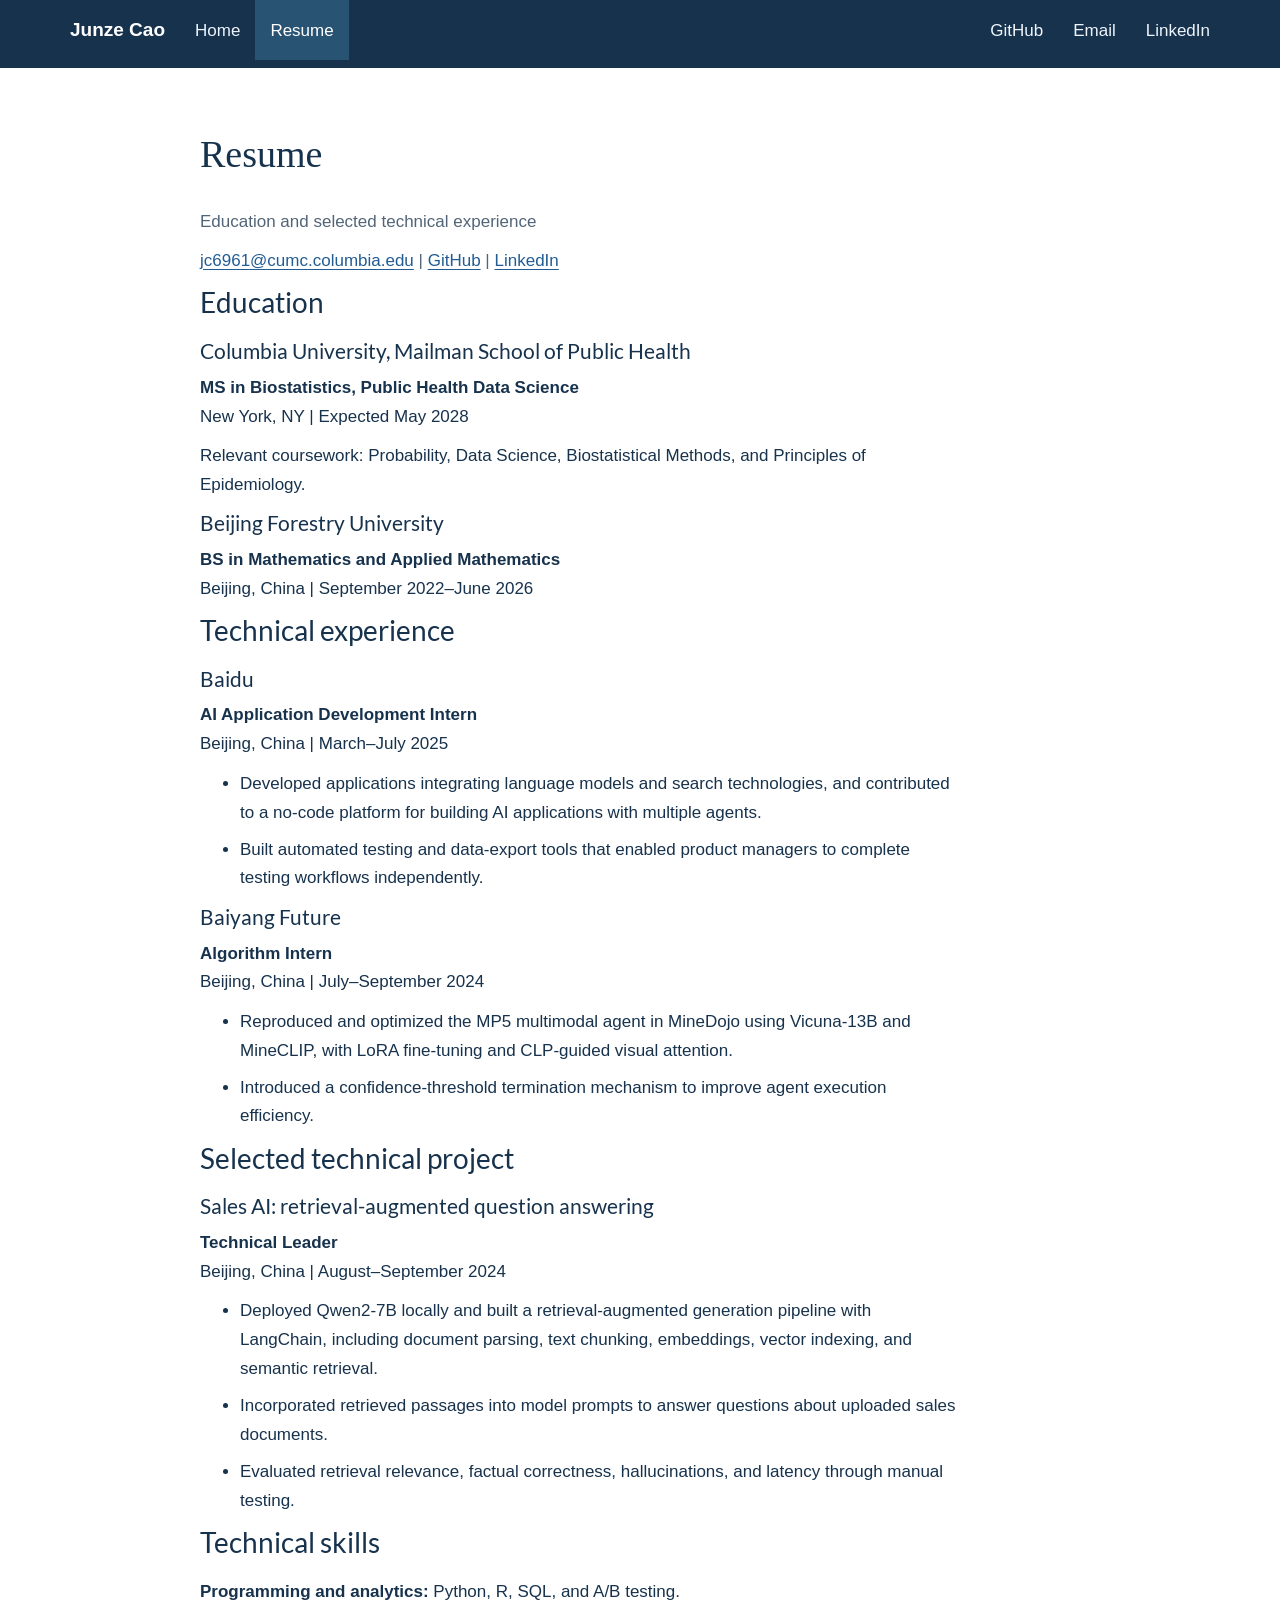
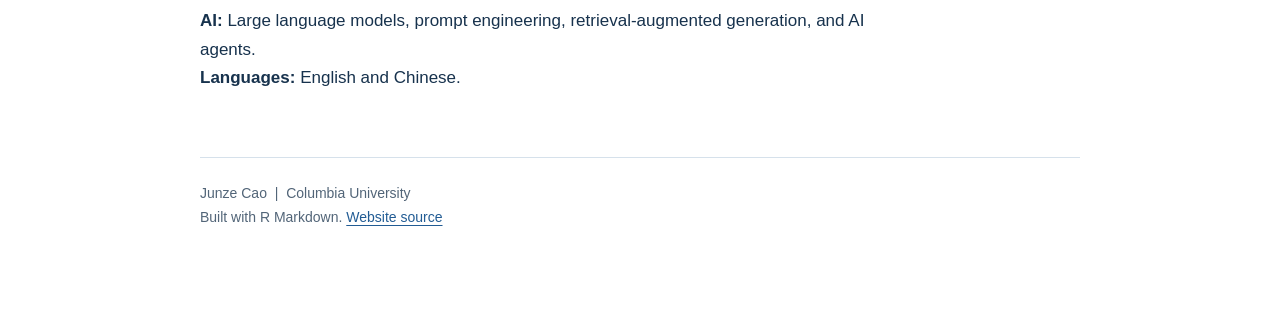
==== commit d3a38138: "Separate personal website from standalone Problem 2 dashboard" ====
--- a/resume.html
+++ b/resume.html
@@ -249,9 +249,6 @@
 <li>
   <a href="resume.html">Resume</a>
 </li>
-<li>
-  <a href="dashboard.html">Weather dashboard</a>
-</li>
       </ul>
       <ul class="nav navbar-nav navbar-right">
         <li>
@@ -357,7 +354,7 @@
 
 <footer class="site-footer">
   <p>Junze Cao &nbsp;|&nbsp; Columbia University<br>
-  Built with R Markdown for P8105 Homework 4.
+  Built with R Markdown.
   <a href="https://github.com/tangerine-jc/p8105_hw4_jc6961">Website source</a></p>
 </footer>
 
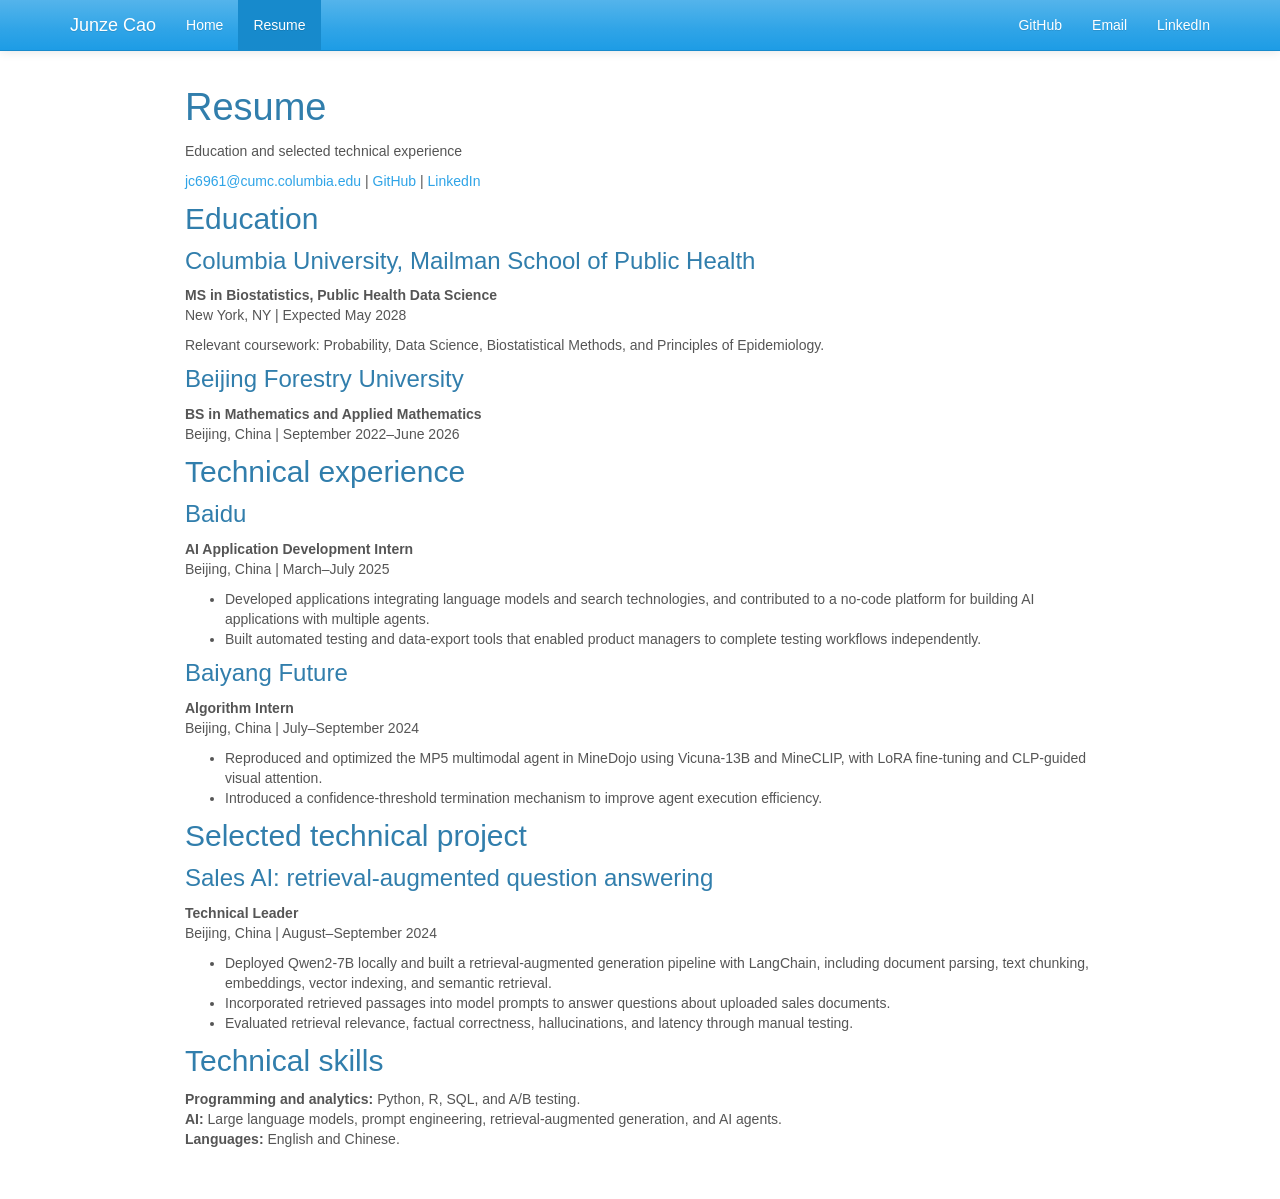
==== commit 359ac963: "Use lecture methods for website and interactive dashboard" ====
--- a/resume.html
+++ b/resume.html
@@ -16,7 +16,7 @@
 <script src="site_libs/header-attrs-2.32/header-attrs.js"></script>
 <script src="site_libs/jquery-3.6.0/jquery-3.6.0.min.js"></script>
 <meta name="viewport" content="width=device-width, initial-scale=1" />
-<link href="site_libs/bootstrap-3.3.5/css/flatly.min.css" rel="stylesheet" />
+<link href="site_libs/bootstrap-3.3.5/css/cerulean.min.css" rel="stylesheet" />
 <script src="site_libs/bootstrap-3.3.5/js/bootstrap.min.js"></script>
 <script src="site_libs/bootstrap-3.3.5/shim/html5shiv.min.js"></script>
 <script src="site_libs/bootstrap-3.3.5/shim/respond.min.js"></script>
@@ -58,7 +58,6 @@
 
 
 
-<link rel="stylesheet" href="assets/styles.css" type="text/css" />
 
 
 
@@ -274,13 +273,11 @@
 </div>
 
 
-<div class="resume-intro">
 <p>Education and selected technical experience</p>
 <p><a
 href="mailto:jc6961@cumc.columbia.edu">jc6961@cumc.columbia.edu</a> | <a
 href="https://github.com/tangerine-jc">GitHub</a> | <a
 href="https://www.linkedin.com/in/junze-cao-53a1893b7/">LinkedIn</a></p>
-</div>
 <div id="education" class="section level2">
 <h2>Education</h2>
 <div id="columbia-university-mailman-school-of-public-health"
@@ -352,11 +349,6 @@
 <strong>Languages:</strong> English and Chinese.</p>
 </div>
 
-<footer class="site-footer">
-  <p>Junze Cao &nbsp;|&nbsp; Columbia University<br>
-  Built with R Markdown.
-  <a href="https://github.com/tangerine-jc/p8105_hw4_jc6961">Website source</a></p>
-</footer>
 
 
 
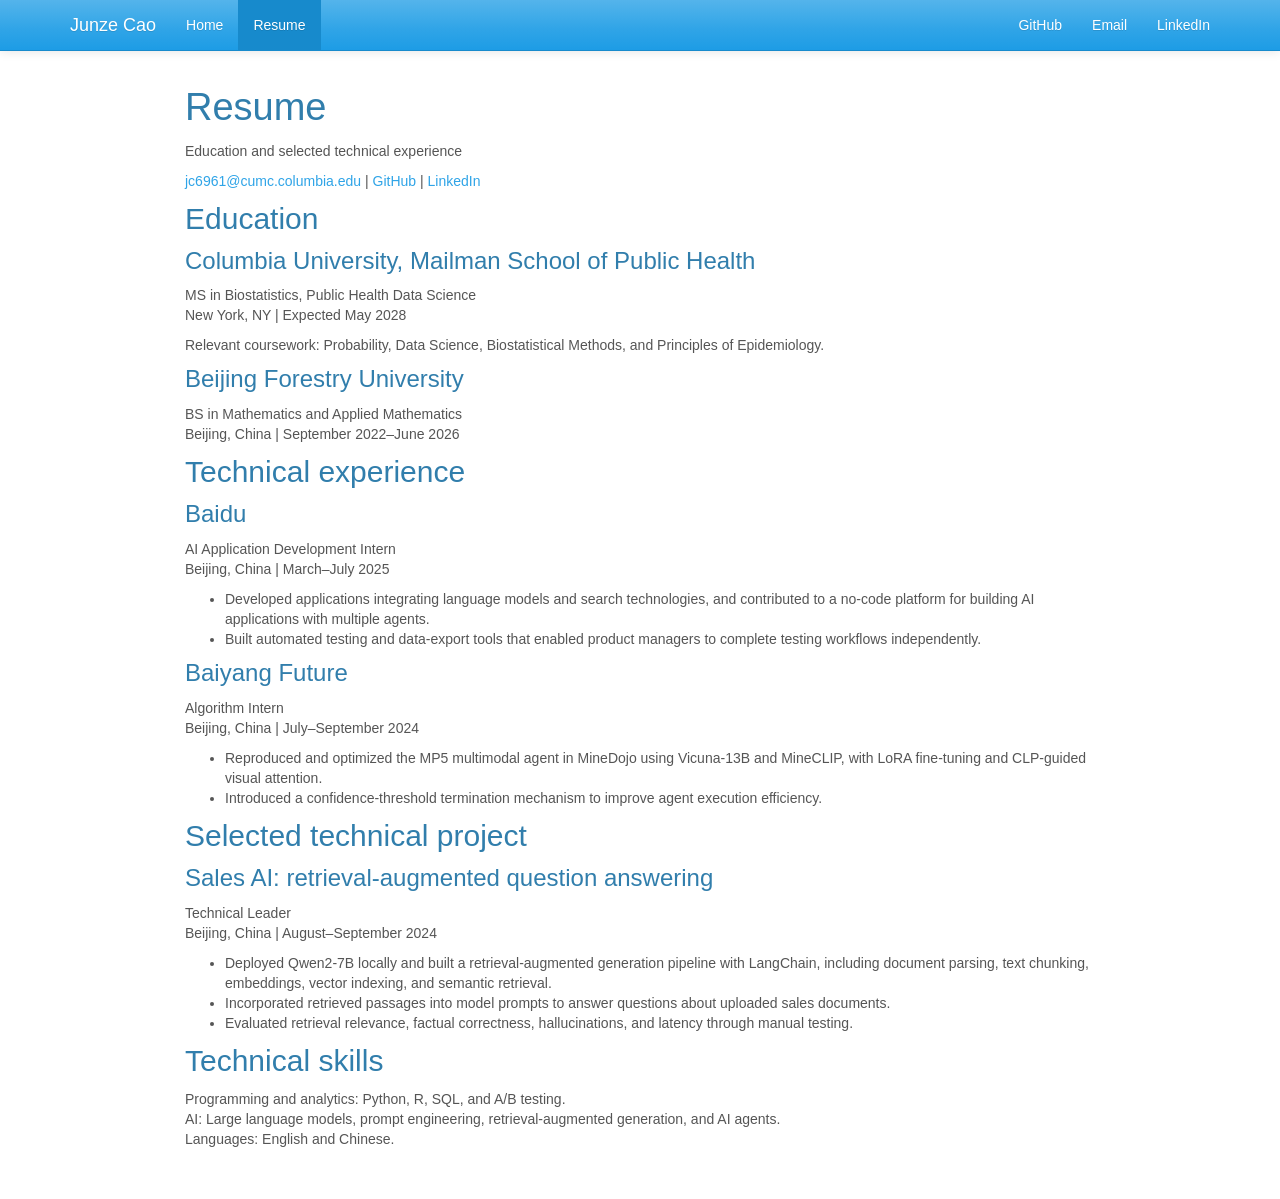
==== commit 564bbdb4: "Match previous homework R Markdown naming and writing style" ====
--- a/resume.html
+++ b/resume.html
@@ -13,34 +13,228 @@
 
 <title>Resume</title>
 
-<script src="site_libs/header-attrs-2.32/header-attrs.js"></script>
-<script src="site_libs/jquery-3.6.0/jquery-3.6.0.min.js"></script>
+<script>// Pandoc 2.9 adds attributes on both header and div. We remove the former (to
+// be compatible with the behavior of Pandoc < 2.8).
+document.addEventListener('DOMContentLoaded', function(e) {
+  var hs = document.querySelectorAll("div.section[class*='level'] > :first-child");
+  var i, h, a;
+  for (i = 0; i < hs.length; i++) {
+    h = hs[i];
+    if (!/^h[1-6]$/i.test(h.tagName)) continue;  // it should be a header h1-h6
+    a = h.attributes;
+    while (a.length > 0) h.removeAttribute(a[0].name);
+  }
+});
+</script>
+<script>/*! jQuery v3.6.0 | (c) OpenJS Foundation and other contributors | jquery.org/license */
+!function(e,t){"use strict";"object"==typeof module&&"object"==typeof module.exports?module.exports=e.document?t(e,!0):function(e){if(!e.document)throw new Error("jQuery requires a window with a document");return t(e)}:t(e)}("undefined"!=typeof window?window:this,function(C,e){"use strict";var t=[],r=Object.getPrototypeOf,s=t.slice,g=t.flat?function(e){return t.flat.call(e)}:function(e){return t.concat.apply([],e)},u=t.push,i=t.indexOf,n={},o=n.toString,v=n.hasOwnProperty,a=v.toString,l=a.call(Object),y={},m=function(e){return"function"==typeof e&&"number"!=typeof e.nodeType&&"function"!=typeof e.item},x=function(e){return null!=e&&e===e.window},E=C.document,c={type:!0,src:!0,nonce:!0,noModule:!0};function b(e,t,n){var r,i,o=(n=n||E).createElement("script");if(o.text=e,t)for(r in c)(i=t[r]||t.getAttribute&&t.getAttribute(r))&&o.setAttribute(r,i);n.head.appendChild(o).parentNode.removeChild(o)}function w(e){return null==e?e+"":"object"==typeof e||"function"==typeof e?n[o.call(e)]||"object":typeof e}var f="3.6.0",S=function(e,t){return new S.fn.init(e,t)};function p(e){var t=!!e&&"length"in e&&e.length,n=w(e);return!m(e)&&!x(e)&&("array"===n||0===t||"number"==typeof t&&0<t&&t-1 in e)}S.fn=S.prototype={jquery:f,constructor:S,length:0,toArray:function(){return s.call(this)},get:function(e){return null==e?s.call(this):e<0?this[e+this.length]:this[e]},pushStack:function(e){var t=S.merge(this.constructor(),e);return t.prevObject=this,t},each:function(e){return S.each(this,e)},map:function(n){return this.pushStack(S.map(this,function(e,t){return n.call(e,t,e)}))},slice:function(){return this.pushStack(s.apply(this,arguments))},first:function(){return this.eq(0)},last:function(){return this.eq(-1)},even:function(){return this.pushStack(S.grep(this,function(e,t){return(t+1)%2}))},odd:function(){return this.pushStack(S.grep(this,function(e,t){return t%2}))},eq:function(e){var t=this.length,n=+e+(e<0?t:0);return this.pushStack(0<=n&&n<t?[this[n]]:[])},end:function(){return this.prevObject||this.constructor()},push:u,sort:t.sort,splice:t.splice},S.extend=S.fn.extend=function(){var e,t,n,r,i,o,a=arguments[0]||{},s=1,u=arguments.length,l=!1;for("boolean"==typeof a&&(l=a,a=arguments[s]||{},s++),"object"==typeof a||m(a)||(a={}),s===u&&(a=this,s--);s<u;s++)if(null!=(e=arguments[s]))for(t in e)r=e[t],"__proto__"!==t&&a!==r&&(l&&r&&(S.isPlainObject(r)||(i=Array.isArray(r)))?(n=a[t],o=i&&!Array.isArray(n)?[]:i||S.isPlainObject(n)?n:{},i=!1,a[t]=S.extend(l,o,r)):void 0!==r&&(a[t]=r));return a},S.extend({expando:"jQuery"+(f+Math.random()).replace(/\D/g,""),isReady:!0,error:function(e){throw new Error(e)},noop:function(){},isPlainObject:function(e){var t,n;return!(!e||"[object Object]"!==o.call(e))&&(!(t=r(e))||"function"==typeof(n=v.call(t,"constructor")&&t.constructor)&&a.call(n)===l)},isEmptyObject:function(e){var t;for(t in e)return!1;return!0},globalEval:function(e,t,n){b(e,{nonce:t&&t.nonce},n)},each:function(e,t){var n,r=0;if(p(e)){for(n=e.length;r<n;r++)if(!1===t.call(e[r],r,e[r]))break}else for(r in e)if(!1===t.call(e[r],r,e[r]))break;return e},makeArray:function(e,t){var n=t||[];return null!=e&&(p(Object(e))?S.merge(n,"string"==typeof e?[e]:e):u.call(n,e)),n},inArray:function(e,t,n){return null==t?-1:i.call(t,e,n)},merge:function(e,t){for(var n=+t.length,r=0,i=e.length;r<n;r++)e[i++]=t[r];return e.length=i,e},grep:function(e,t,n){for(var r=[],i=0,o=e.length,a=!n;i<o;i++)!t(e[i],i)!==a&&r.push(e[i]);return r},map:function(e,t,n){var r,i,o=0,a=[];if(p(e))for(r=e.length;o<r;o++)null!=(i=t(e[o],o,n))&&a.push(i);else for(o in e)null!=(i=t(e[o],o,n))&&a.push(i);return g(a)},guid:1,support:y}),"function"==typeof Symbol&&(S.fn[Symbol.iterator]=t[Symbol.iterator]),S.each("Boolean Number String Function Array Date RegExp Object Error Symbol".split(" "),function(e,t){n["[object "+t+"]"]=t.toLowerCase()});var d=function(n){var e,d,b,o,i,h,f,g,w,u,l,T,C,a,E,v,s,c,y,S="sizzle"+1*new Date,p=n.document,k=0,r=0,m=ue(),x=ue(),A=ue(),N=ue(),j=function(e,t){return e===t&&(l=!0),0},D={}.hasOwnProperty,t=[],q=t.pop,L=t.push,H=t.push,O=t.slice,P=function(e,t){for(var n=0,r=e.length;n<r;n++)if(e[n]===t)return n;return-1},R="checked|selected|async|autofocus|autoplay|controls|defer|disabled|hidden|ismap|loop|multiple|open|readonly|required|scoped",M="[\\x20\\t\\r\\n\\f]",I="(?:\\\\[\\da-fA-F]{1,6}"+M+"?|\\\\[^\\r\\n\\f]|[\\w-]|[^\0-\\x7f])+",W="\\["+M+"*("+I+")(?:"+M+"*([*^$|!~]?=)"+M+"*(?:'((?:\\\\.|[^\\\\'])*)'|\"((?:\\\\.|[^\\\\\"])*)\"|("+I+"))|)"+M+"*\\]",F=":("+I+")(?:\\((('((?:\\\\.|[^\\\\'])*)'|\"((?:\\\\.|[^\\\\\"])*)\")|((?:\\\\.|[^\\\\()[\\]]|"+W+")*)|.*)\\)|)",B=new RegExp(M+"+","g"),$=new RegExp("^"+M+"+|((?:^|[^\\\\])(?:\\\\.)*)"+M+"+$","g"),_=new RegExp("^"+M+"*,"+M+"*"),z=new RegExp("^"+M+"*([>+~]|"+M+")"+M+"*"),U=new RegExp(M+"|>"),X=new RegExp(F),V=new RegExp("^"+I+"$"),G={ID:new RegExp("^#("+I+")"),CLASS:new RegExp("^\\.("+I+")"),TAG:new RegExp("^("+I+"|[*])"),ATTR:new RegExp("^"+W),PSEUDO:new RegExp("^"+F),CHILD:new RegExp("^:(only|first|last|nth|nth-last)-(child|of-type)(?:\\("+M+"*(even|odd|(([+-]|)(\\d*)n|)"+M+"*(?:([+-]|)"+M+"*(\\d+)|))"+M+"*\\)|)","i"),bool:new RegExp("^(?:"+R+")$","i"),needsContext:new RegExp("^"+M+"*[>+~]|:(even|odd|eq|gt|lt|nth|first|last)(?:\\("+M+"*((?:-\\d)?\\d*)"+M+"*\\)|)(?=[^-]|$)","i")},Y=/HTML$/i,Q=/^(?:input|select|textarea|button)$/i,J=/^h\d$/i,K=/^[^{]+\{\s*\[native \w/,Z=/^(?:#([\w-]+)|(\w+)|\.([\w-]+))$/,ee=/[+~]/,te=new RegExp("\\\\[\\da-fA-F]{1,6}"+M+"?|\\\\([^\\r\\n\\f])","g"),ne=function(e,t){var n="0x"+e.slice(1)-65536;return t||(n<0?String.fromCharCode(n+65536):String.fromCharCode(n>>10|55296,1023&n|56320))},re=/([\0-\x1f\x7f]|^-?\d)|^-$|[^\0-\x1f\x7f-\uFFFF\w-]/g,ie=function(e,t){return t?"\0"===e?"\ufffd":e.slice(0,-1)+"\\"+e.charCodeAt(e.length-1).toString(16)+" ":"\\"+e},oe=function(){T()},ae=be(function(e){return!0===e.disabled&&"fieldset"===e.nodeName.toLowerCase()},{dir:"parentNode",next:"legend"});try{H.apply(t=O.call(p.childNodes),p.childNodes),t[p.childNodes.length].nodeType}catch(e){H={apply:t.length?function(e,t){L.apply(e,O.call(t))}:function(e,t){var n=e.length,r=0;while(e[n++]=t[r++]);e.length=n-1}}}function se(t,e,n,r){var i,o,a,s,u,l,c,f=e&&e.ownerDocument,p=e?e.nodeType:9;if(n=n||[],"string"!=typeof t||!t||1!==p&&9!==p&&11!==p)return n;if(!r&&(T(e),e=e||C,E)){if(11!==p&&(u=Z.exec(t)))if(i=u[1]){if(9===p){if(!(a=e.getElementById(i)))return n;if(a.id===i)return n.push(a),n}else if(f&&(a=f.getElementById(i))&&y(e,a)&&a.id===i)return n.push(a),n}else{if(u[2])return H.apply(n,e.getElementsByTagName(t)),n;if((i=u[3])&&d.getElementsByClassName&&e.getElementsByClassName)return H.apply(n,e.getElementsByClassName(i)),n}if(d.qsa&&!N[t+" "]&&(!v||!v.test(t))&&(1!==p||"object"!==e.nodeName.toLowerCase())){if(c=t,f=e,1===p&&(U.test(t)||z.test(t))){(f=ee.test(t)&&ye(e.parentNode)||e)===e&&d.scope||((s=e.getAttribute("id"))?s=s.replace(re,ie):e.setAttribute("id",s=S)),o=(l=h(t)).length;while(o--)l[o]=(s?"#"+s:":scope")+" "+xe(l[o]);c=l.join(",")}try{return H.apply(n,f.querySelectorAll(c)),n}catch(e){N(t,!0)}finally{s===S&&e.removeAttribute("id")}}}return g(t.replace($,"$1"),e,n,r)}function ue(){var r=[];return function e(t,n){return r.push(t+" ")>b.cacheLength&&delete e[r.shift()],e[t+" "]=n}}function le(e){return e[S]=!0,e}function ce(e){var t=C.createElement("fieldset");try{return!!e(t)}catch(e){return!1}finally{t.parentNode&&t.parentNode.removeChild(t),t=null}}function fe(e,t){var n=e.split("|"),r=n.length;while(r--)b.attrHandle[n[r]]=t}function pe(e,t){var n=t&&e,r=n&&1===e.nodeType&&1===t.nodeType&&e.sourceIndex-t.sourceIndex;if(r)return r;if(n)while(n=n.nextSibling)if(n===t)return-1;return e?1:-1}function de(t){return function(e){return"input"===e.nodeName.toLowerCase()&&e.type===t}}function he(n){return function(e){var t=e.nodeName.toLowerCase();return("input"===t||"button"===t)&&e.type===n}}function ge(t){return function(e){return"form"in e?e.parentNode&&!1===e.disabled?"label"in e?"label"in e.parentNode?e.parentNode.disabled===t:e.disabled===t:e.isDisabled===t||e.isDisabled!==!t&&ae(e)===t:e.disabled===t:"label"in e&&e.disabled===t}}function ve(a){return le(function(o){return o=+o,le(function(e,t){var n,r=a([],e.length,o),i=r.length;while(i--)e[n=r[i]]&&(e[n]=!(t[n]=e[n]))})})}function ye(e){return e&&"undefined"!=typeof e.getElementsByTagName&&e}for(e in d=se.support={},i=se.isXML=function(e){var t=e&&e.namespaceURI,n=e&&(e.ownerDocument||e).documentElement;return!Y.test(t||n&&n.nodeName||"HTML")},T=se.setDocument=function(e){var t,n,r=e?e.ownerDocument||e:p;return r!=C&&9===r.nodeType&&r.documentElement&&(a=(C=r).documentElement,E=!i(C),p!=C&&(n=C.defaultView)&&n.top!==n&&(n.addEventListener?n.addEventListener("unload",oe,!1):n.attachEvent&&n.attachEvent("onunload",oe)),d.scope=ce(function(e){return a.appendChild(e).appendChild(C.createElement("div")),"undefined"!=typeof e.querySelectorAll&&!e.querySelectorAll(":scope fieldset div").length}),d.attributes=ce(function(e){return e.className="i",!e.getAttribute("className")}),d.getElementsByTagName=ce(function(e){return e.appendChild(C.createComment("")),!e.getElementsByTagName("*").length}),d.getElementsByClassName=K.test(C.getElementsByClassName),d.getById=ce(function(e){return a.appendChild(e).id=S,!C.getElementsByName||!C.getElementsByName(S).length}),d.getById?(b.filter.ID=function(e){var t=e.replace(te,ne);return function(e){return e.getAttribute("id")===t}},b.find.ID=function(e,t){if("undefined"!=typeof t.getElementById&&E){var n=t.getElementById(e);return n?[n]:[]}}):(b.filter.ID=function(e){var n=e.replace(te,ne);return function(e){var t="undefined"!=typeof e.getAttributeNode&&e.getAttributeNode("id");return t&&t.value===n}},b.find.ID=function(e,t){if("undefined"!=typeof t.getElementById&&E){var n,r,i,o=t.getElementById(e);if(o){if((n=o.getAttributeNode("id"))&&n.value===e)return[o];i=t.getElementsByName(e),r=0;while(o=i[r++])if((n=o.getAttributeNode("id"))&&n.value===e)return[o]}return[]}}),b.find.TAG=d.getElementsByTagName?function(e,t){return"undefined"!=typeof t.getElementsByTagName?t.getElementsByTagName(e):d.qsa?t.querySelectorAll(e):void 0}:function(e,t){var n,r=[],i=0,o=t.getElementsByTagName(e);if("*"===e){while(n=o[i++])1===n.nodeType&&r.push(n);return r}return o},b.find.CLASS=d.getElementsByClassName&&function(e,t){if("undefined"!=typeof t.getElementsByClassName&&E)return t.getElementsByClassName(e)},s=[],v=[],(d.qsa=K.test(C.querySelectorAll))&&(ce(function(e){var t;a.appendChild(e).innerHTML="<a id='"+S+"'></a><select id='"+S+"-\r\\' msallowcapture=''><option selected=''></option></select>",e.querySelectorAll("[msallowcapture^='']").length&&v.push("[*^$]="+M+"*(?:''|\"\")"),e.querySelectorAll("[selected]").length||v.push("\\["+M+"*(?:value|"+R+")"),e.querySelectorAll("[id~="+S+"-]").length||v.push("~="),(t=C.createElement("input")).setAttribute("name",""),e.appendChild(t),e.querySelectorAll("[name='']").length||v.push("\\["+M+"*name"+M+"*="+M+"*(?:''|\"\")"),e.querySelectorAll(":checked").length||v.push(":checked"),e.querySelectorAll("a#"+S+"+*").length||v.push(".#.+[+~]"),e.querySelectorAll("\\\f"),v.push("[\\r\\n\\f]")}),ce(function(e){e.innerHTML="<a href='' disabled='disabled'></a><select disabled='disabled'><option/></select>";var t=C.createElement("input");t.setAttribute("type","hidden"),e.appendChild(t).setAttribute("name","D"),e.querySelectorAll("[name=d]").length&&v.push("name"+M+"*[*^$|!~]?="),2!==e.querySelectorAll(":enabled").length&&v.push(":enabled",":disabled"),a.appendChild(e).disabled=!0,2!==e.querySelectorAll(":disabled").length&&v.push(":enabled",":disabled"),e.querySelectorAll("*,:x"),v.push(",.*:")})),(d.matchesSelector=K.test(c=a.matches||a.webkitMatchesSelector||a.mozMatchesSelector||a.oMatchesSelector||a.msMatchesSelector))&&ce(function(e){d.disconnectedMatch=c.call(e,"*"),c.call(e,"[s!='']:x"),s.push("!=",F)}),v=v.length&&new RegExp(v.join("|")),s=s.length&&new RegExp(s.join("|")),t=K.test(a.compareDocumentPosition),y=t||K.test(a.contains)?function(e,t){var n=9===e.nodeType?e.documentElement:e,r=t&&t.parentNode;return e===r||!(!r||1!==r.nodeType||!(n.contains?n.contains(r):e.compareDocumentPosition&&16&e.compareDocumentPosition(r)))}:function(e,t){if(t)while(t=t.parentNode)if(t===e)return!0;return!1},j=t?function(e,t){if(e===t)return l=!0,0;var n=!e.compareDocumentPosition-!t.compareDocumentPosition;return n||(1&(n=(e.ownerDocument||e)==(t.ownerDocument||t)?e.compareDocumentPosition(t):1)||!d.sortDetached&&t.compareDocumentPosition(e)===n?e==C||e.ownerDocument==p&&y(p,e)?-1:t==C||t.ownerDocument==p&&y(p,t)?1:u?P(u,e)-P(u,t):0:4&n?-1:1)}:function(e,t){if(e===t)return l=!0,0;var n,r=0,i=e.parentNode,o=t.parentNode,a=[e],s=[t];if(!i||!o)return e==C?-1:t==C?1:i?-1:o?1:u?P(u,e)-P(u,t):0;if(i===o)return pe(e,t);n=e;while(n=n.parentNode)a.unshift(n);n=t;while(n=n.parentNode)s.unshift(n);while(a[r]===s[r])r++;return r?pe(a[r],s[r]):a[r]==p?-1:s[r]==p?1:0}),C},se.matches=function(e,t){return se(e,null,null,t)},se.matchesSelector=function(e,t){if(T(e),d.matchesSelector&&E&&!N[t+" "]&&(!s||!s.test(t))&&(!v||!v.test(t)))try{var n=c.call(e,t);if(n||d.disconnectedMatch||e.document&&11!==e.document.nodeType)return n}catch(e){N(t,!0)}return 0<se(t,C,null,[e]).length},se.contains=function(e,t){return(e.ownerDocument||e)!=C&&T(e),y(e,t)},se.attr=function(e,t){(e.ownerDocument||e)!=C&&T(e);var n=b.attrHandle[t.toLowerCase()],r=n&&D.call(b.attrHandle,t.toLowerCase())?n(e,t,!E):void 0;return void 0!==r?r:d.attributes||!E?e.getAttribute(t):(r=e.getAttributeNode(t))&&r.specified?r.value:null},se.escape=function(e){return(e+"").replace(re,ie)},se.error=function(e){throw new Error("Syntax error, unrecognized expression: "+e)},se.uniqueSort=function(e){var t,n=[],r=0,i=0;if(l=!d.detectDuplicates,u=!d.sortStable&&e.slice(0),e.sort(j),l){while(t=e[i++])t===e[i]&&(r=n.push(i));while(r--)e.splice(n[r],1)}return u=null,e},o=se.getText=function(e){var t,n="",r=0,i=e.nodeType;if(i){if(1===i||9===i||11===i){if("string"==typeof e.textContent)return e.textContent;for(e=e.firstChild;e;e=e.nextSibling)n+=o(e)}else if(3===i||4===i)return e.nodeValue}else while(t=e[r++])n+=o(t);return n},(b=se.selectors={cacheLength:50,createPseudo:le,match:G,attrHandle:{},find:{},relative:{">":{dir:"parentNode",first:!0}," ":{dir:"parentNode"},"+":{dir:"previousSibling",first:!0},"~":{dir:"previousSibling"}},preFilter:{ATTR:function(e){return e[1]=e[1].replace(te,ne),e[3]=(e[3]||e[4]||e[5]||"").replace(te,ne),"~="===e[2]&&(e[3]=" "+e[3]+" "),e.slice(0,4)},CHILD:function(e){return e[1]=e[1].toLowerCase(),"nth"===e[1].slice(0,3)?(e[3]||se.error(e[0]),e[4]=+(e[4]?e[5]+(e[6]||1):2*("even"===e[3]||"odd"===e[3])),e[5]=+(e[7]+e[8]||"odd"===e[3])):e[3]&&se.error(e[0]),e},PSEUDO:function(e){var t,n=!e[6]&&e[2];return G.CHILD.test(e[0])?null:(e[3]?e[2]=e[4]||e[5]||"":n&&X.test(n)&&(t=h(n,!0))&&(t=n.indexOf(")",n.length-t)-n.length)&&(e[0]=e[0].slice(0,t),e[2]=n.slice(0,t)),e.slice(0,3))}},filter:{TAG:function(e){var t=e.replace(te,ne).toLowerCase();return"*"===e?function(){return!0}:function(e){return e.nodeName&&e.nodeName.toLowerCase()===t}},CLASS:function(e){var t=m[e+" "];return t||(t=new RegExp("(^|"+M+")"+e+"("+M+"|$)"))&&m(e,function(e){return t.test("string"==typeof e.className&&e.className||"undefined"!=typeof e.getAttribute&&e.getAttribute("class")||"")})},ATTR:function(n,r,i){return function(e){var t=se.attr(e,n);return null==t?"!="===r:!r||(t+="","="===r?t===i:"!="===r?t!==i:"^="===r?i&&0===t.indexOf(i):"*="===r?i&&-1<t.indexOf(i):"$="===r?i&&t.slice(-i.length)===i:"~="===r?-1<(" "+t.replace(B," ")+" ").indexOf(i):"|="===r&&(t===i||t.slice(0,i.length+1)===i+"-"))}},CHILD:function(h,e,t,g,v){var y="nth"!==h.slice(0,3),m="last"!==h.slice(-4),x="of-type"===e;return 1===g&&0===v?function(e){return!!e.parentNode}:function(e,t,n){var r,i,o,a,s,u,l=y!==m?"nextSibling":"previousSibling",c=e.parentNode,f=x&&e.nodeName.toLowerCase(),p=!n&&!x,d=!1;if(c){if(y){while(l){a=e;while(a=a[l])if(x?a.nodeName.toLowerCase()===f:1===a.nodeType)return!1;u=l="only"===h&&!u&&"nextSibling"}return!0}if(u=[m?c.firstChild:c.lastChild],m&&p){d=(s=(r=(i=(o=(a=c)[S]||(a[S]={}))[a.uniqueID]||(o[a.uniqueID]={}))[h]||[])[0]===k&&r[1])&&r[2],a=s&&c.childNodes[s];while(a=++s&&a&&a[l]||(d=s=0)||u.pop())if(1===a.nodeType&&++d&&a===e){i[h]=[k,s,d];break}}else if(p&&(d=s=(r=(i=(o=(a=e)[S]||(a[S]={}))[a.uniqueID]||(o[a.uniqueID]={}))[h]||[])[0]===k&&r[1]),!1===d)while(a=++s&&a&&a[l]||(d=s=0)||u.pop())if((x?a.nodeName.toLowerCase()===f:1===a.nodeType)&&++d&&(p&&((i=(o=a[S]||(a[S]={}))[a.uniqueID]||(o[a.uniqueID]={}))[h]=[k,d]),a===e))break;return(d-=v)===g||d%g==0&&0<=d/g}}},PSEUDO:function(e,o){var t,a=b.pseudos[e]||b.setFilters[e.toLowerCase()]||se.error("unsupported pseudo: "+e);return a[S]?a(o):1<a.length?(t=[e,e,"",o],b.setFilters.hasOwnProperty(e.toLowerCase())?le(function(e,t){var n,r=a(e,o),i=r.length;while(i--)e[n=P(e,r[i])]=!(t[n]=r[i])}):function(e){return a(e,0,t)}):a}},pseudos:{not:le(function(e){var r=[],i=[],s=f(e.replace($,"$1"));return s[S]?le(function(e,t,n,r){var i,o=s(e,null,r,[]),a=e.length;while(a--)(i=o[a])&&(e[a]=!(t[a]=i))}):function(e,t,n){return r[0]=e,s(r,null,n,i),r[0]=null,!i.pop()}}),has:le(function(t){return function(e){return 0<se(t,e).length}}),contains:le(function(t){return t=t.replace(te,ne),function(e){return-1<(e.textContent||o(e)).indexOf(t)}}),lang:le(function(n){return V.test(n||"")||se.error("unsupported lang: "+n),n=n.replace(te,ne).toLowerCase(),function(e){var t;do{if(t=E?e.lang:e.getAttribute("xml:lang")||e.getAttribute("lang"))return(t=t.toLowerCase())===n||0===t.indexOf(n+"-")}while((e=e.parentNode)&&1===e.nodeType);return!1}}),target:function(e){var t=n.location&&n.location.hash;return t&&t.slice(1)===e.id},root:function(e){return e===a},focus:function(e){return e===C.activeElement&&(!C.hasFocus||C.hasFocus())&&!!(e.type||e.href||~e.tabIndex)},enabled:ge(!1),disabled:ge(!0),checked:function(e){var t=e.nodeName.toLowerCase();return"input"===t&&!!e.checked||"option"===t&&!!e.selected},selected:function(e){return e.parentNode&&e.parentNode.selectedIndex,!0===e.selected},empty:function(e){for(e=e.firstChild;e;e=e.nextSibling)if(e.nodeType<6)return!1;return!0},parent:function(e){return!b.pseudos.empty(e)},header:function(e){return J.test(e.nodeName)},input:function(e){return Q.test(e.nodeName)},button:function(e){var t=e.nodeName.toLowerCase();return"input"===t&&"button"===e.type||"button"===t},text:function(e){var t;return"input"===e.nodeName.toLowerCase()&&"text"===e.type&&(null==(t=e.getAttribute("type"))||"text"===t.toLowerCase())},first:ve(function(){return[0]}),last:ve(function(e,t){return[t-1]}),eq:ve(function(e,t,n){return[n<0?n+t:n]}),even:ve(function(e,t){for(var n=0;n<t;n+=2)e.push(n);return e}),odd:ve(function(e,t){for(var n=1;n<t;n+=2)e.push(n);return e}),lt:ve(function(e,t,n){for(var r=n<0?n+t:t<n?t:n;0<=--r;)e.push(r);return e}),gt:ve(function(e,t,n){for(var r=n<0?n+t:n;++r<t;)e.push(r);return e})}}).pseudos.nth=b.pseudos.eq,{radio:!0,checkbox:!0,file:!0,password:!0,image:!0})b.pseudos[e]=de(e);for(e in{submit:!0,reset:!0})b.pseudos[e]=he(e);function me(){}function xe(e){for(var t=0,n=e.length,r="";t<n;t++)r+=e[t].value;return r}function be(s,e,t){var u=e.dir,l=e.next,c=l||u,f=t&&"parentNode"===c,p=r++;return e.first?function(e,t,n){while(e=e[u])if(1===e.nodeType||f)return s(e,t,n);return!1}:function(e,t,n){var r,i,o,a=[k,p];if(n){while(e=e[u])if((1===e.nodeType||f)&&s(e,t,n))return!0}else while(e=e[u])if(1===e.nodeType||f)if(i=(o=e[S]||(e[S]={}))[e.uniqueID]||(o[e.uniqueID]={}),l&&l===e.nodeName.toLowerCase())e=e[u]||e;else{if((r=i[c])&&r[0]===k&&r[1]===p)return a[2]=r[2];if((i[c]=a)[2]=s(e,t,n))return!0}return!1}}function we(i){return 1<i.length?function(e,t,n){var r=i.length;while(r--)if(!i[r](e,t,n))return!1;return!0}:i[0]}function Te(e,t,n,r,i){for(var o,a=[],s=0,u=e.length,l=null!=t;s<u;s++)(o=e[s])&&(n&&!n(o,r,i)||(a.push(o),l&&t.push(s)));return a}function Ce(d,h,g,v,y,e){return v&&!v[S]&&(v=Ce(v)),y&&!y[S]&&(y=Ce(y,e)),le(function(e,t,n,r){var i,o,a,s=[],u=[],l=t.length,c=e||function(e,t,n){for(var r=0,i=t.length;r<i;r++)se(e,t[r],n);return n}(h||"*",n.nodeType?[n]:n,[]),f=!d||!e&&h?c:Te(c,s,d,n,r),p=g?y||(e?d:l||v)?[]:t:f;if(g&&g(f,p,n,r),v){i=Te(p,u),v(i,[],n,r),o=i.length;while(o--)(a=i[o])&&(p[u[o]]=!(f[u[o]]=a))}if(e){if(y||d){if(y){i=[],o=p.length;while(o--)(a=p[o])&&i.push(f[o]=a);y(null,p=[],i,r)}o=p.length;while(o--)(a=p[o])&&-1<(i=y?P(e,a):s[o])&&(e[i]=!(t[i]=a))}}else p=Te(p===t?p.splice(l,p.length):p),y?y(null,t,p,r):H.apply(t,p)})}function Ee(e){for(var i,t,n,r=e.length,o=b.relative[e[0].type],a=o||b.relative[" "],s=o?1:0,u=be(function(e){return e===i},a,!0),l=be(function(e){return-1<P(i,e)},a,!0),c=[function(e,t,n){var r=!o&&(n||t!==w)||((i=t).nodeType?u(e,t,n):l(e,t,n));return i=null,r}];s<r;s++)if(t=b.relative[e[s].type])c=[be(we(c),t)];else{if((t=b.filter[e[s].type].apply(null,e[s].matches))[S]){for(n=++s;n<r;n++)if(b.relative[e[n].type])break;return Ce(1<s&&we(c),1<s&&xe(e.slice(0,s-1).concat({value:" "===e[s-2].type?"*":""})).replace($,"$1"),t,s<n&&Ee(e.slice(s,n)),n<r&&Ee(e=e.slice(n)),n<r&&xe(e))}c.push(t)}return we(c)}return me.prototype=b.filters=b.pseudos,b.setFilters=new me,h=se.tokenize=function(e,t){var n,r,i,o,a,s,u,l=x[e+" "];if(l)return t?0:l.slice(0);a=e,s=[],u=b.preFilter;while(a){for(o in n&&!(r=_.exec(a))||(r&&(a=a.slice(r[0].length)||a),s.push(i=[])),n=!1,(r=z.exec(a))&&(n=r.shift(),i.push({value:n,type:r[0].replace($," ")}),a=a.slice(n.length)),b.filter)!(r=G[o].exec(a))||u[o]&&!(r=u[o](r))||(n=r.shift(),i.push({value:n,type:o,matches:r}),a=a.slice(n.length));if(!n)break}return t?a.length:a?se.error(e):x(e,s).slice(0)},f=se.compile=function(e,t){var n,v,y,m,x,r,i=[],o=[],a=A[e+" "];if(!a){t||(t=h(e)),n=t.length;while(n--)(a=Ee(t[n]))[S]?i.push(a):o.push(a);(a=A(e,(v=o,m=0<(y=i).length,x=0<v.length,r=function(e,t,n,r,i){var o,a,s,u=0,l="0",c=e&&[],f=[],p=w,d=e||x&&b.find.TAG("*",i),h=k+=null==p?1:Math.random()||.1,g=d.length;for(i&&(w=t==C||t||i);l!==g&&null!=(o=d[l]);l++){if(x&&o){a=0,t||o.ownerDocument==C||(T(o),n=!E);while(s=v[a++])if(s(o,t||C,n)){r.push(o);break}i&&(k=h)}m&&((o=!s&&o)&&u--,e&&c.push(o))}if(u+=l,m&&l!==u){a=0;while(s=y[a++])s(c,f,t,n);if(e){if(0<u)while(l--)c[l]||f[l]||(f[l]=q.call(r));f=Te(f)}H.apply(r,f),i&&!e&&0<f.length&&1<u+y.length&&se.uniqueSort(r)}return i&&(k=h,w=p),c},m?le(r):r))).selector=e}return a},g=se.select=function(e,t,n,r){var i,o,a,s,u,l="function"==typeof e&&e,c=!r&&h(e=l.selector||e);if(n=n||[],1===c.length){if(2<(o=c[0]=c[0].slice(0)).length&&"ID"===(a=o[0]).type&&9===t.nodeType&&E&&b.relative[o[1].type]){if(!(t=(b.find.ID(a.matches[0].replace(te,ne),t)||[])[0]))return n;l&&(t=t.parentNode),e=e.slice(o.shift().value.length)}i=G.needsContext.test(e)?0:o.length;while(i--){if(a=o[i],b.relative[s=a.type])break;if((u=b.find[s])&&(r=u(a.matches[0].replace(te,ne),ee.test(o[0].type)&&ye(t.parentNode)||t))){if(o.splice(i,1),!(e=r.length&&xe(o)))return H.apply(n,r),n;break}}}return(l||f(e,c))(r,t,!E,n,!t||ee.test(e)&&ye(t.parentNode)||t),n},d.sortStable=S.split("").sort(j).join("")===S,d.detectDuplicates=!!l,T(),d.sortDetached=ce(function(e){return 1&e.compareDocumentPosition(C.createElement("fieldset"))}),ce(function(e){return e.innerHTML="<a href='#'></a>","#"===e.firstChild.getAttribute("href")})||fe("type|href|height|width",function(e,t,n){if(!n)return e.getAttribute(t,"type"===t.toLowerCase()?1:2)}),d.attributes&&ce(function(e){return e.innerHTML="<input/>",e.firstChild.setAttribute("value",""),""===e.firstChild.getAttribute("value")})||fe("value",function(e,t,n){if(!n&&"input"===e.nodeName.toLowerCase())return e.defaultValue}),ce(function(e){return null==e.getAttribute("disabled")})||fe(R,function(e,t,n){var r;if(!n)return!0===e[t]?t.toLowerCase():(r=e.getAttributeNode(t))&&r.specified?r.value:null}),se}(C);S.find=d,S.expr=d.selectors,S.expr[":"]=S.expr.pseudos,S.uniqueSort=S.unique=d.uniqueSort,S.text=d.getText,S.isXMLDoc=d.isXML,S.contains=d.contains,S.escapeSelector=d.escape;var h=function(e,t,n){var r=[],i=void 0!==n;while((e=e[t])&&9!==e.nodeType)if(1===e.nodeType){if(i&&S(e).is(n))break;r.push(e)}return r},T=function(e,t){for(var n=[];e;e=e.nextSibling)1===e.nodeType&&e!==t&&n.push(e);return n},k=S.expr.match.needsContext;function A(e,t){return e.nodeName&&e.nodeName.toLowerCase()===t.toLowerCase()}var N=/^<([a-z][^\/\0>:\x20\t\r\n\f]*)[\x20\t\r\n\f]*\/?>(?:<\/\1>|)$/i;function j(e,n,r){return m(n)?S.grep(e,function(e,t){return!!n.call(e,t,e)!==r}):n.nodeType?S.grep(e,function(e){return e===n!==r}):"string"!=typeof n?S.grep(e,function(e){return-1<i.call(n,e)!==r}):S.filter(n,e,r)}S.filter=function(e,t,n){var r=t[0];return n&&(e=":not("+e+")"),1===t.length&&1===r.nodeType?S.find.matchesSelector(r,e)?[r]:[]:S.find.matches(e,S.grep(t,function(e){return 1===e.nodeType}))},S.fn.extend({find:function(e){var t,n,r=this.length,i=this;if("string"!=typeof e)return this.pushStack(S(e).filter(function(){for(t=0;t<r;t++)if(S.contains(i[t],this))return!0}));for(n=this.pushStack([]),t=0;t<r;t++)S.find(e,i[t],n);return 1<r?S.uniqueSort(n):n},filter:function(e){return this.pushStack(j(this,e||[],!1))},not:function(e){return this.pushStack(j(this,e||[],!0))},is:function(e){return!!j(this,"string"==typeof e&&k.test(e)?S(e):e||[],!1).length}});var D,q=/^(?:\s*(<[\w\W]+>)[^>]*|#([\w-]+))$/;(S.fn.init=function(e,t,n){var r,i;if(!e)return this;if(n=n||D,"string"==typeof e){if(!(r="<"===e[0]&&">"===e[e.length-1]&&3<=e.length?[null,e,null]:q.exec(e))||!r[1]&&t)return!t||t.jquery?(t||n).find(e):this.constructor(t).find(e);if(r[1]){if(t=t instanceof S?t[0]:t,S.merge(this,S.parseHTML(r[1],t&&t.nodeType?t.ownerDocument||t:E,!0)),N.test(r[1])&&S.isPlainObject(t))for(r in t)m(this[r])?this[r](t[r]):this.attr(r,t[r]);return this}return(i=E.getElementById(r[2]))&&(this[0]=i,this.length=1),this}return e.nodeType?(this[0]=e,this.length=1,this):m(e)?void 0!==n.ready?n.ready(e):e(S):S.makeArray(e,this)}).prototype=S.fn,D=S(E);var L=/^(?:parents|prev(?:Until|All))/,H={children:!0,contents:!0,next:!0,prev:!0};function O(e,t){while((e=e[t])&&1!==e.nodeType);return e}S.fn.extend({has:function(e){var t=S(e,this),n=t.length;return this.filter(function(){for(var e=0;e<n;e++)if(S.contains(this,t[e]))return!0})},closest:function(e,t){var n,r=0,i=this.length,o=[],a="string"!=typeof e&&S(e);if(!k.test(e))for(;r<i;r++)for(n=this[r];n&&n!==t;n=n.parentNode)if(n.nodeType<11&&(a?-1<a.index(n):1===n.nodeType&&S.find.matchesSelector(n,e))){o.push(n);break}return this.pushStack(1<o.length?S.uniqueSort(o):o)},index:function(e){return e?"string"==typeof e?i.call(S(e),this[0]):i.call(this,e.jquery?e[0]:e):this[0]&&this[0].parentNode?this.first().prevAll().length:-1},add:function(e,t){return this.pushStack(S.uniqueSort(S.merge(this.get(),S(e,t))))},addBack:function(e){return this.add(null==e?this.prevObject:this.prevObject.filter(e))}}),S.each({parent:function(e){var t=e.parentNode;return t&&11!==t.nodeType?t:null},parents:function(e){return h(e,"parentNode")},parentsUntil:function(e,t,n){return h(e,"parentNode",n)},next:function(e){return O(e,"nextSibling")},prev:function(e){return O(e,"previousSibling")},nextAll:function(e){return h(e,"nextSibling")},prevAll:function(e){return h(e,"previousSibling")},nextUntil:function(e,t,n){return h(e,"nextSibling",n)},prevUntil:function(e,t,n){return h(e,"previousSibling",n)},siblings:function(e){return T((e.parentNode||{}).firstChild,e)},children:function(e){return T(e.firstChild)},contents:function(e){return null!=e.contentDocument&&r(e.contentDocument)?e.contentDocument:(A(e,"template")&&(e=e.content||e),S.merge([],e.childNodes))}},function(r,i){S.fn[r]=function(e,t){var n=S.map(this,i,e);return"Until"!==r.slice(-5)&&(t=e),t&&"string"==typeof t&&(n=S.filter(t,n)),1<this.length&&(H[r]||S.uniqueSort(n),L.test(r)&&n.reverse()),this.pushStack(n)}});var P=/[^\x20\t\r\n\f]+/g;function R(e){return e}function M(e){throw e}function I(e,t,n,r){var i;try{e&&m(i=e.promise)?i.call(e).done(t).fail(n):e&&m(i=e.then)?i.call(e,t,n):t.apply(void 0,[e].slice(r))}catch(e){n.apply(void 0,[e])}}S.Callbacks=function(r){var e,n;r="string"==typeof r?(e=r,n={},S.each(e.match(P)||[],function(e,t){n[t]=!0}),n):S.extend({},r);var i,t,o,a,s=[],u=[],l=-1,c=function(){for(a=a||r.once,o=i=!0;u.length;l=-1){t=u.shift();while(++l<s.length)!1===s[l].apply(t[0],t[1])&&r.stopOnFalse&&(l=s.length,t=!1)}r.memory||(t=!1),i=!1,a&&(s=t?[]:"")},f={add:function(){return s&&(t&&!i&&(l=s.length-1,u.push(t)),function n(e){S.each(e,function(e,t){m(t)?r.unique&&f.has(t)||s.push(t):t&&t.length&&"string"!==w(t)&&n(t)})}(arguments),t&&!i&&c()),this},remove:function(){return S.each(arguments,function(e,t){var n;while(-1<(n=S.inArray(t,s,n)))s.splice(n,1),n<=l&&l--}),this},has:function(e){return e?-1<S.inArray(e,s):0<s.length},empty:function(){return s&&(s=[]),this},disable:function(){return a=u=[],s=t="",this},disabled:function(){return!s},lock:function(){return a=u=[],t||i||(s=t=""),this},locked:function(){return!!a},fireWith:function(e,t){return a||(t=[e,(t=t||[]).slice?t.slice():t],u.push(t),i||c()),this},fire:function(){return f.fireWith(this,arguments),this},fired:function(){return!!o}};return f},S.extend({Deferred:function(e){var o=[["notify","progress",S.Callbacks("memory"),S.Callbacks("memory"),2],["resolve","done",S.Callbacks("once memory"),S.Callbacks("once memory"),0,"resolved"],["reject","fail",S.Callbacks("once memory"),S.Callbacks("once memory"),1,"rejected"]],i="pending",a={state:function(){return i},always:function(){return s.done(arguments).fail(arguments),this},"catch":function(e){return a.then(null,e)},pipe:function(){var i=arguments;return S.Deferred(function(r){S.each(o,function(e,t){var n=m(i[t[4]])&&i[t[4]];s[t[1]](function(){var e=n&&n.apply(this,arguments);e&&m(e.promise)?e.promise().progress(r.notify).done(r.resolve).fail(r.reject):r[t[0]+"With"](this,n?[e]:arguments)})}),i=null}).promise()},then:function(t,n,r){var u=0;function l(i,o,a,s){return function(){var n=this,r=arguments,e=function(){var e,t;if(!(i<u)){if((e=a.apply(n,r))===o.promise())throw new TypeError("Thenable self-resolution");t=e&&("object"==typeof e||"function"==typeof e)&&e.then,m(t)?s?t.call(e,l(u,o,R,s),l(u,o,M,s)):(u++,t.call(e,l(u,o,R,s),l(u,o,M,s),l(u,o,R,o.notifyWith))):(a!==R&&(n=void 0,r=[e]),(s||o.resolveWith)(n,r))}},t=s?e:function(){try{e()}catch(e){S.Deferred.exceptionHook&&S.Deferred.exceptionHook(e,t.stackTrace),u<=i+1&&(a!==M&&(n=void 0,r=[e]),o.rejectWith(n,r))}};i?t():(S.Deferred.getStackHook&&(t.stackTrace=S.Deferred.getStackHook()),C.setTimeout(t))}}return S.Deferred(function(e){o[0][3].add(l(0,e,m(r)?r:R,e.notifyWith)),o[1][3].add(l(0,e,m(t)?t:R)),o[2][3].add(l(0,e,m(n)?n:M))}).promise()},promise:function(e){return null!=e?S.extend(e,a):a}},s={};return S.each(o,function(e,t){var n=t[2],r=t[5];a[t[1]]=n.add,r&&n.add(function(){i=r},o[3-e][2].disable,o[3-e][3].disable,o[0][2].lock,o[0][3].lock),n.add(t[3].fire),s[t[0]]=function(){return s[t[0]+"With"](this===s?void 0:this,arguments),this},s[t[0]+"With"]=n.fireWith}),a.promise(s),e&&e.call(s,s),s},when:function(e){var n=arguments.length,t=n,r=Array(t),i=s.call(arguments),o=S.Deferred(),a=function(t){return function(e){r[t]=this,i[t]=1<arguments.length?s.call(arguments):e,--n||o.resolveWith(r,i)}};if(n<=1&&(I(e,o.done(a(t)).resolve,o.reject,!n),"pending"===o.state()||m(i[t]&&i[t].then)))return o.then();while(t--)I(i[t],a(t),o.reject);return o.promise()}});var W=/^(Eval|Internal|Range|Reference|Syntax|Type|URI)Error$/;S.Deferred.exceptionHook=function(e,t){C.console&&C.console.warn&&e&&W.test(e.name)&&C.console.warn("jQuery.Deferred exception: "+e.message,e.stack,t)},S.readyException=function(e){C.setTimeout(function(){throw e})};var F=S.Deferred();function B(){E.removeEventListener("DOMContentLoaded",B),C.removeEventListener("load",B),S.ready()}S.fn.ready=function(e){return F.then(e)["catch"](function(e){S.readyException(e)}),this},S.extend({isReady:!1,readyWait:1,ready:function(e){(!0===e?--S.readyWait:S.isReady)||(S.isReady=!0)!==e&&0<--S.readyWait||F.resolveWith(E,[S])}}),S.ready.then=F.then,"complete"===E.readyState||"loading"!==E.readyState&&!E.documentElement.doScroll?C.setTimeout(S.ready):(E.addEventListener("DOMContentLoaded",B),C.addEventListener("load",B));var $=function(e,t,n,r,i,o,a){var s=0,u=e.length,l=null==n;if("object"===w(n))for(s in i=!0,n)$(e,t,s,n[s],!0,o,a);else if(void 0!==r&&(i=!0,m(r)||(a=!0),l&&(a?(t.call(e,r),t=null):(l=t,t=function(e,t,n){return l.call(S(e),n)})),t))for(;s<u;s++)t(e[s],n,a?r:r.call(e[s],s,t(e[s],n)));return i?e:l?t.call(e):u?t(e[0],n):o},_=/^-ms-/,z=/-([a-z])/g;function U(e,t){return t.toUpperCase()}function X(e){return e.replace(_,"ms-").replace(z,U)}var V=function(e){return 1===e.nodeType||9===e.nodeType||!+e.nodeType};function G(){this.expando=S.expando+G.uid++}G.uid=1,G.prototype={cache:function(e){var t=e[this.expando];return t||(t={},V(e)&&(e.nodeType?e[this.expando]=t:Object.defineProperty(e,this.expando,{value:t,configurable:!0}))),t},set:function(e,t,n){var r,i=this.cache(e);if("string"==typeof t)i[X(t)]=n;else for(r in t)i[X(r)]=t[r];return i},get:function(e,t){return void 0===t?this.cache(e):e[this.expando]&&e[this.expando][X(t)]},access:function(e,t,n){return void 0===t||t&&"string"==typeof t&&void 0===n?this.get(e,t):(this.set(e,t,n),void 0!==n?n:t)},remove:function(e,t){var n,r=e[this.expando];if(void 0!==r){if(void 0!==t){n=(t=Array.isArray(t)?t.map(X):(t=X(t))in r?[t]:t.match(P)||[]).length;while(n--)delete r[t[n]]}(void 0===t||S.isEmptyObject(r))&&(e.nodeType?e[this.expando]=void 0:delete e[this.expando])}},hasData:function(e){var t=e[this.expando];return void 0!==t&&!S.isEmptyObject(t)}};var Y=new G,Q=new G,J=/^(?:\{[\w\W]*\}|\[[\w\W]*\])$/,K=/[A-Z]/g;function Z(e,t,n){var r,i;if(void 0===n&&1===e.nodeType)if(r="data-"+t.replace(K,"-$&").toLowerCase(),"string"==typeof(n=e.getAttribute(r))){try{n="true"===(i=n)||"false"!==i&&("null"===i?null:i===+i+""?+i:J.test(i)?JSON.parse(i):i)}catch(e){}Q.set(e,t,n)}else n=void 0;return n}S.extend({hasData:function(e){return Q.hasData(e)||Y.hasData(e)},data:function(e,t,n){return Q.access(e,t,n)},removeData:function(e,t){Q.remove(e,t)},_data:function(e,t,n){return Y.access(e,t,n)},_removeData:function(e,t){Y.remove(e,t)}}),S.fn.extend({data:function(n,e){var t,r,i,o=this[0],a=o&&o.attributes;if(void 0===n){if(this.length&&(i=Q.get(o),1===o.nodeType&&!Y.get(o,"hasDataAttrs"))){t=a.length;while(t--)a[t]&&0===(r=a[t].name).indexOf("data-")&&(r=X(r.slice(5)),Z(o,r,i[r]));Y.set(o,"hasDataAttrs",!0)}return i}return"object"==typeof n?this.each(function(){Q.set(this,n)}):$(this,function(e){var t;if(o&&void 0===e)return void 0!==(t=Q.get(o,n))?t:void 0!==(t=Z(o,n))?t:void 0;this.each(function(){Q.set(this,n,e)})},null,e,1<arguments.length,null,!0)},removeData:function(e){return this.each(function(){Q.remove(this,e)})}}),S.extend({queue:function(e,t,n){var r;if(e)return t=(t||"fx")+"queue",r=Y.get(e,t),n&&(!r||Array.isArray(n)?r=Y.access(e,t,S.makeArray(n)):r.push(n)),r||[]},dequeue:function(e,t){t=t||"fx";var n=S.queue(e,t),r=n.length,i=n.shift(),o=S._queueHooks(e,t);"inprogress"===i&&(i=n.shift(),r--),i&&("fx"===t&&n.unshift("inprogress"),delete o.stop,i.call(e,function(){S.dequeue(e,t)},o)),!r&&o&&o.empty.fire()},_queueHooks:function(e,t){var n=t+"queueHooks";return Y.get(e,n)||Y.access(e,n,{empty:S.Callbacks("once memory").add(function(){Y.remove(e,[t+"queue",n])})})}}),S.fn.extend({queue:function(t,n){var e=2;return"string"!=typeof t&&(n=t,t="fx",e--),arguments.length<e?S.queue(this[0],t):void 0===n?this:this.each(function(){var e=S.queue(this,t,n);S._queueHooks(this,t),"fx"===t&&"inprogress"!==e[0]&&S.dequeue(this,t)})},dequeue:function(e){return this.each(function(){S.dequeue(this,e)})},clearQueue:function(e){return this.queue(e||"fx",[])},promise:function(e,t){var n,r=1,i=S.Deferred(),o=this,a=this.length,s=function(){--r||i.resolveWith(o,[o])};"string"!=typeof e&&(t=e,e=void 0),e=e||"fx";while(a--)(n=Y.get(o[a],e+"queueHooks"))&&n.empty&&(r++,n.empty.add(s));return s(),i.promise(t)}});var ee=/[+-]?(?:\d*\.|)\d+(?:[eE][+-]?\d+|)/.source,te=new RegExp("^(?:([+-])=|)("+ee+")([a-z%]*)$","i"),ne=["Top","Right","Bottom","Left"],re=E.documentElement,ie=function(e){return S.contains(e.ownerDocument,e)},oe={composed:!0};re.getRootNode&&(ie=function(e){return S.contains(e.ownerDocument,e)||e.getRootNode(oe)===e.ownerDocument});var ae=function(e,t){return"none"===(e=t||e).style.display||""===e.style.display&&ie(e)&&"none"===S.css(e,"display")};function se(e,t,n,r){var i,o,a=20,s=r?function(){return r.cur()}:function(){return S.css(e,t,"")},u=s(),l=n&&n[3]||(S.cssNumber[t]?"":"px"),c=e.nodeType&&(S.cssNumber[t]||"px"!==l&&+u)&&te.exec(S.css(e,t));if(c&&c[3]!==l){u/=2,l=l||c[3],c=+u||1;while(a--)S.style(e,t,c+l),(1-o)*(1-(o=s()/u||.5))<=0&&(a=0),c/=o;c*=2,S.style(e,t,c+l),n=n||[]}return n&&(c=+c||+u||0,i=n[1]?c+(n[1]+1)*n[2]:+n[2],r&&(r.unit=l,r.start=c,r.end=i)),i}var ue={};function le(e,t){for(var n,r,i,o,a,s,u,l=[],c=0,f=e.length;c<f;c++)(r=e[c]).style&&(n=r.style.display,t?("none"===n&&(l[c]=Y.get(r,"display")||null,l[c]||(r.style.display="")),""===r.style.display&&ae(r)&&(l[c]=(u=a=o=void 0,a=(i=r).ownerDocument,s=i.nodeName,(u=ue[s])||(o=a.body.appendChild(a.createElement(s)),u=S.css(o,"display"),o.parentNode.removeChild(o),"none"===u&&(u="block"),ue[s]=u)))):"none"!==n&&(l[c]="none",Y.set(r,"display",n)));for(c=0;c<f;c++)null!=l[c]&&(e[c].style.display=l[c]);return e}S.fn.extend({show:function(){return le(this,!0)},hide:function(){return le(this)},toggle:function(e){return"boolean"==typeof e?e?this.show():this.hide():this.each(function(){ae(this)?S(this).show():S(this).hide()})}});var ce,fe,pe=/^(?:checkbox|radio)$/i,de=/<([a-z][^\/\0>\x20\t\r\n\f]*)/i,he=/^$|^module$|\/(?:java|ecma)script/i;ce=E.createDocumentFragment().appendChild(E.createElement("div")),(fe=E.createElement("input")).setAttribute("type","radio"),fe.setAttribute("checked","checked"),fe.setAttribute("name","t"),ce.appendChild(fe),y.checkClone=ce.cloneNode(!0).cloneNode(!0).lastChild.checked,ce.innerHTML="<textarea>x</textarea>",y.noCloneChecked=!!ce.cloneNode(!0).lastChild.defaultValue,ce.innerHTML="<option></option>",y.option=!!ce.lastChild;var ge={thead:[1,"<table>","</table>"],col:[2,"<table><colgroup>","</colgroup></table>"],tr:[2,"<table><tbody>","</tbody></table>"],td:[3,"<table><tbody><tr>","</tr></tbody></table>"],_default:[0,"",""]};function ve(e,t){var n;return n="undefined"!=typeof e.getElementsByTagName?e.getElementsByTagName(t||"*"):"undefined"!=typeof e.querySelectorAll?e.querySelectorAll(t||"*"):[],void 0===t||t&&A(e,t)?S.merge([e],n):n}function ye(e,t){for(var n=0,r=e.length;n<r;n++)Y.set(e[n],"globalEval",!t||Y.get(t[n],"globalEval"))}ge.tbody=ge.tfoot=ge.colgroup=ge.caption=ge.thead,ge.th=ge.td,y.option||(ge.optgroup=ge.option=[1,"<select multiple='multiple'>","</select>"]);var me=/<|&#?\w+;/;function xe(e,t,n,r,i){for(var o,a,s,u,l,c,f=t.createDocumentFragment(),p=[],d=0,h=e.length;d<h;d++)if((o=e[d])||0===o)if("object"===w(o))S.merge(p,o.nodeType?[o]:o);else if(me.test(o)){a=a||f.appendChild(t.createElement("div")),s=(de.exec(o)||["",""])[1].toLowerCase(),u=ge[s]||ge._default,a.innerHTML=u[1]+S.htmlPrefilter(o)+u[2],c=u[0];while(c--)a=a.lastChild;S.merge(p,a.childNodes),(a=f.firstChild).textContent=""}else p.push(t.createTextNode(o));f.textContent="",d=0;while(o=p[d++])if(r&&-1<S.inArray(o,r))i&&i.push(o);else if(l=ie(o),a=ve(f.appendChild(o),"script"),l&&ye(a),n){c=0;while(o=a[c++])he.test(o.type||"")&&n.push(o)}return f}var be=/^([^.]*)(?:\.(.+)|)/;function we(){return!0}function Te(){return!1}function Ce(e,t){return e===function(){try{return E.activeElement}catch(e){}}()==("focus"===t)}function Ee(e,t,n,r,i,o){var a,s;if("object"==typeof t){for(s in"string"!=typeof n&&(r=r||n,n=void 0),t)Ee(e,s,n,r,t[s],o);return e}if(null==r&&null==i?(i=n,r=n=void 0):null==i&&("string"==typeof n?(i=r,r=void 0):(i=r,r=n,n=void 0)),!1===i)i=Te;else if(!i)return e;return 1===o&&(a=i,(i=function(e){return S().off(e),a.apply(this,arguments)}).guid=a.guid||(a.guid=S.guid++)),e.each(function(){S.event.add(this,t,i,r,n)})}function Se(e,i,o){o?(Y.set(e,i,!1),S.event.add(e,i,{namespace:!1,handler:function(e){var t,n,r=Y.get(this,i);if(1&e.isTrigger&&this[i]){if(r.length)(S.event.special[i]||{}).delegateType&&e.stopPropagation();else if(r=s.call(arguments),Y.set(this,i,r),t=o(this,i),this[i](),r!==(n=Y.get(this,i))||t?Y.set(this,i,!1):n={},r!==n)return e.stopImmediatePropagation(),e.preventDefault(),n&&n.value}else r.length&&(Y.set(this,i,{value:S.event.trigger(S.extend(r[0],S.Event.prototype),r.slice(1),this)}),e.stopImmediatePropagation())}})):void 0===Y.get(e,i)&&S.event.add(e,i,we)}S.event={global:{},add:function(t,e,n,r,i){var o,a,s,u,l,c,f,p,d,h,g,v=Y.get(t);if(V(t)){n.handler&&(n=(o=n).handler,i=o.selector),i&&S.find.matchesSelector(re,i),n.guid||(n.guid=S.guid++),(u=v.events)||(u=v.events=Object.create(null)),(a=v.handle)||(a=v.handle=function(e){return"undefined"!=typeof S&&S.event.triggered!==e.type?S.event.dispatch.apply(t,arguments):void 0}),l=(e=(e||"").match(P)||[""]).length;while(l--)d=g=(s=be.exec(e[l])||[])[1],h=(s[2]||"").split(".").sort(),d&&(f=S.event.special[d]||{},d=(i?f.delegateType:f.bindType)||d,f=S.event.special[d]||{},c=S.extend({type:d,origType:g,data:r,handler:n,guid:n.guid,selector:i,needsContext:i&&S.expr.match.needsContext.test(i),namespace:h.join(".")},o),(p=u[d])||((p=u[d]=[]).delegateCount=0,f.setup&&!1!==f.setup.call(t,r,h,a)||t.addEventListener&&t.addEventListener(d,a)),f.add&&(f.add.call(t,c),c.handler.guid||(c.handler.guid=n.guid)),i?p.splice(p.delegateCount++,0,c):p.push(c),S.event.global[d]=!0)}},remove:function(e,t,n,r,i){var o,a,s,u,l,c,f,p,d,h,g,v=Y.hasData(e)&&Y.get(e);if(v&&(u=v.events)){l=(t=(t||"").match(P)||[""]).length;while(l--)if(d=g=(s=be.exec(t[l])||[])[1],h=(s[2]||"").split(".").sort(),d){f=S.event.special[d]||{},p=u[d=(r?f.delegateType:f.bindType)||d]||[],s=s[2]&&new RegExp("(^|\\.)"+h.join("\\.(?:.*\\.|)")+"(\\.|$)"),a=o=p.length;while(o--)c=p[o],!i&&g!==c.origType||n&&n.guid!==c.guid||s&&!s.test(c.namespace)||r&&r!==c.selector&&("**"!==r||!c.selector)||(p.splice(o,1),c.selector&&p.delegateCount--,f.remove&&f.remove.call(e,c));a&&!p.length&&(f.teardown&&!1!==f.teardown.call(e,h,v.handle)||S.removeEvent(e,d,v.handle),delete u[d])}else for(d in u)S.event.remove(e,d+t[l],n,r,!0);S.isEmptyObject(u)&&Y.remove(e,"handle events")}},dispatch:function(e){var t,n,r,i,o,a,s=new Array(arguments.length),u=S.event.fix(e),l=(Y.get(this,"events")||Object.create(null))[u.type]||[],c=S.event.special[u.type]||{};for(s[0]=u,t=1;t<arguments.length;t++)s[t]=arguments[t];if(u.delegateTarget=this,!c.preDispatch||!1!==c.preDispatch.call(this,u)){a=S.event.handlers.call(this,u,l),t=0;while((i=a[t++])&&!u.isPropagationStopped()){u.currentTarget=i.elem,n=0;while((o=i.handlers[n++])&&!u.isImmediatePropagationStopped())u.rnamespace&&!1!==o.namespace&&!u.rnamespace.test(o.namespace)||(u.handleObj=o,u.data=o.data,void 0!==(r=((S.event.special[o.origType]||{}).handle||o.handler).apply(i.elem,s))&&!1===(u.result=r)&&(u.preventDefault(),u.stopPropagation()))}return c.postDispatch&&c.postDispatch.call(this,u),u.result}},handlers:function(e,t){var n,r,i,o,a,s=[],u=t.delegateCount,l=e.target;if(u&&l.nodeType&&!("click"===e.type&&1<=e.button))for(;l!==this;l=l.parentNode||this)if(1===l.nodeType&&("click"!==e.type||!0!==l.disabled)){for(o=[],a={},n=0;n<u;n++)void 0===a[i=(r=t[n]).selector+" "]&&(a[i]=r.needsContext?-1<S(i,this).index(l):S.find(i,this,null,[l]).length),a[i]&&o.push(r);o.length&&s.push({elem:l,handlers:o})}return l=this,u<t.length&&s.push({elem:l,handlers:t.slice(u)}),s},addProp:function(t,e){Object.defineProperty(S.Event.prototype,t,{enumerable:!0,configurable:!0,get:m(e)?function(){if(this.originalEvent)return e(this.originalEvent)}:function(){if(this.originalEvent)return this.originalEvent[t]},set:function(e){Object.defineProperty(this,t,{enumerable:!0,configurable:!0,writable:!0,value:e})}})},fix:function(e){return e[S.expando]?e:new S.Event(e)},special:{load:{noBubble:!0},click:{setup:function(e){var t=this||e;return pe.test(t.type)&&t.click&&A(t,"input")&&Se(t,"click",we),!1},trigger:function(e){var t=this||e;return pe.test(t.type)&&t.click&&A(t,"input")&&Se(t,"click"),!0},_default:function(e){var t=e.target;return pe.test(t.type)&&t.click&&A(t,"input")&&Y.get(t,"click")||A(t,"a")}},beforeunload:{postDispatch:function(e){void 0!==e.result&&e.originalEvent&&(e.originalEvent.returnValue=e.result)}}}},S.removeEvent=function(e,t,n){e.removeEventListener&&e.removeEventListener(t,n)},S.Event=function(e,t){if(!(this instanceof S.Event))return new S.Event(e,t);e&&e.type?(this.originalEvent=e,this.type=e.type,this.isDefaultPrevented=e.defaultPrevented||void 0===e.defaultPrevented&&!1===e.returnValue?we:Te,this.target=e.target&&3===e.target.nodeType?e.target.parentNode:e.target,this.currentTarget=e.currentTarget,this.relatedTarget=e.relatedTarget):this.type=e,t&&S.extend(this,t),this.timeStamp=e&&e.timeStamp||Date.now(),this[S.expando]=!0},S.Event.prototype={constructor:S.Event,isDefaultPrevented:Te,isPropagationStopped:Te,isImmediatePropagationStopped:Te,isSimulated:!1,preventDefault:function(){var e=this.originalEvent;this.isDefaultPrevented=we,e&&!this.isSimulated&&e.preventDefault()},stopPropagation:function(){var e=this.originalEvent;this.isPropagationStopped=we,e&&!this.isSimulated&&e.stopPropagation()},stopImmediatePropagation:function(){var e=this.originalEvent;this.isImmediatePropagationStopped=we,e&&!this.isSimulated&&e.stopImmediatePropagation(),this.stopPropagation()}},S.each({altKey:!0,bubbles:!0,cancelable:!0,changedTouches:!0,ctrlKey:!0,detail:!0,eventPhase:!0,metaKey:!0,pageX:!0,pageY:!0,shiftKey:!0,view:!0,"char":!0,code:!0,charCode:!0,key:!0,keyCode:!0,button:!0,buttons:!0,clientX:!0,clientY:!0,offsetX:!0,offsetY:!0,pointerId:!0,pointerType:!0,screenX:!0,screenY:!0,targetTouches:!0,toElement:!0,touches:!0,which:!0},S.event.addProp),S.each({focus:"focusin",blur:"focusout"},function(e,t){S.event.special[e]={setup:function(){return Se(this,e,Ce),!1},trigger:function(){return Se(this,e),!0},_default:function(){return!0},delegateType:t}}),S.each({mouseenter:"mouseover",mouseleave:"mouseout",pointerenter:"pointerover",pointerleave:"pointerout"},function(e,i){S.event.special[e]={delegateType:i,bindType:i,handle:function(e){var t,n=e.relatedTarget,r=e.handleObj;return n&&(n===this||S.contains(this,n))||(e.type=r.origType,t=r.handler.apply(this,arguments),e.type=i),t}}}),S.fn.extend({on:function(e,t,n,r){return Ee(this,e,t,n,r)},one:function(e,t,n,r){return Ee(this,e,t,n,r,1)},off:function(e,t,n){var r,i;if(e&&e.preventDefault&&e.handleObj)return r=e.handleObj,S(e.delegateTarget).off(r.namespace?r.origType+"."+r.namespace:r.origType,r.selector,r.handler),this;if("object"==typeof e){for(i in e)this.off(i,t,e[i]);return this}return!1!==t&&"function"!=typeof t||(n=t,t=void 0),!1===n&&(n=Te),this.each(function(){S.event.remove(this,e,n,t)})}});var ke=/<script|<style|<link/i,Ae=/checked\s*(?:[^=]|=\s*.checked.)/i,Ne=/^\s*<!(?:\[CDATA\[|--)|(?:\]\]|--)>\s*$/g;function je(e,t){return A(e,"table")&&A(11!==t.nodeType?t:t.firstChild,"tr")&&S(e).children("tbody")[0]||e}function De(e){return e.type=(null!==e.getAttribute("type"))+"/"+e.type,e}function qe(e){return"true/"===(e.type||"").slice(0,5)?e.type=e.type.slice(5):e.removeAttribute("type"),e}function Le(e,t){var n,r,i,o,a,s;if(1===t.nodeType){if(Y.hasData(e)&&(s=Y.get(e).events))for(i in Y.remove(t,"handle events"),s)for(n=0,r=s[i].length;n<r;n++)S.event.add(t,i,s[i][n]);Q.hasData(e)&&(o=Q.access(e),a=S.extend({},o),Q.set(t,a))}}function He(n,r,i,o){r=g(r);var e,t,a,s,u,l,c=0,f=n.length,p=f-1,d=r[0],h=m(d);if(h||1<f&&"string"==typeof d&&!y.checkClone&&Ae.test(d))return n.each(function(e){var t=n.eq(e);h&&(r[0]=d.call(this,e,t.html())),He(t,r,i,o)});if(f&&(t=(e=xe(r,n[0].ownerDocument,!1,n,o)).firstChild,1===e.childNodes.length&&(e=t),t||o)){for(s=(a=S.map(ve(e,"script"),De)).length;c<f;c++)u=e,c!==p&&(u=S.clone(u,!0,!0),s&&S.merge(a,ve(u,"script"))),i.call(n[c],u,c);if(s)for(l=a[a.length-1].ownerDocument,S.map(a,qe),c=0;c<s;c++)u=a[c],he.test(u.type||"")&&!Y.access(u,"globalEval")&&S.contains(l,u)&&(u.src&&"module"!==(u.type||"").toLowerCase()?S._evalUrl&&!u.noModule&&S._evalUrl(u.src,{nonce:u.nonce||u.getAttribute("nonce")},l):b(u.textContent.replace(Ne,""),u,l))}return n}function Oe(e,t,n){for(var r,i=t?S.filter(t,e):e,o=0;null!=(r=i[o]);o++)n||1!==r.nodeType||S.cleanData(ve(r)),r.parentNode&&(n&&ie(r)&&ye(ve(r,"script")),r.parentNode.removeChild(r));return e}S.extend({htmlPrefilter:function(e){return e},clone:function(e,t,n){var r,i,o,a,s,u,l,c=e.cloneNode(!0),f=ie(e);if(!(y.noCloneChecked||1!==e.nodeType&&11!==e.nodeType||S.isXMLDoc(e)))for(a=ve(c),r=0,i=(o=ve(e)).length;r<i;r++)s=o[r],u=a[r],void 0,"input"===(l=u.nodeName.toLowerCase())&&pe.test(s.type)?u.checked=s.checked:"input"!==l&&"textarea"!==l||(u.defaultValue=s.defaultValue);if(t)if(n)for(o=o||ve(e),a=a||ve(c),r=0,i=o.length;r<i;r++)Le(o[r],a[r]);else Le(e,c);return 0<(a=ve(c,"script")).length&&ye(a,!f&&ve(e,"script")),c},cleanData:function(e){for(var t,n,r,i=S.event.special,o=0;void 0!==(n=e[o]);o++)if(V(n)){if(t=n[Y.expando]){if(t.events)for(r in t.events)i[r]?S.event.remove(n,r):S.removeEvent(n,r,t.handle);n[Y.expando]=void 0}n[Q.expando]&&(n[Q.expando]=void 0)}}}),S.fn.extend({detach:function(e){return Oe(this,e,!0)},remove:function(e){return Oe(this,e)},text:function(e){return $(this,function(e){return void 0===e?S.text(this):this.empty().each(function(){1!==this.nodeType&&11!==this.nodeType&&9!==this.nodeType||(this.textContent=e)})},null,e,arguments.length)},append:function(){return He(this,arguments,function(e){1!==this.nodeType&&11!==this.nodeType&&9!==this.nodeType||je(this,e).appendChild(e)})},prepend:function(){return He(this,arguments,function(e){if(1===this.nodeType||11===this.nodeType||9===this.nodeType){var t=je(this,e);t.insertBefore(e,t.firstChild)}})},before:function(){return He(this,arguments,function(e){this.parentNode&&this.parentNode.insertBefore(e,this)})},after:function(){return He(this,arguments,function(e){this.parentNode&&this.parentNode.insertBefore(e,this.nextSibling)})},empty:function(){for(var e,t=0;null!=(e=this[t]);t++)1===e.nodeType&&(S.cleanData(ve(e,!1)),e.textContent="");return this},clone:function(e,t){return e=null!=e&&e,t=null==t?e:t,this.map(function(){return S.clone(this,e,t)})},html:function(e){return $(this,function(e){var t=this[0]||{},n=0,r=this.length;if(void 0===e&&1===t.nodeType)return t.innerHTML;if("string"==typeof e&&!ke.test(e)&&!ge[(de.exec(e)||["",""])[1].toLowerCase()]){e=S.htmlPrefilter(e);try{for(;n<r;n++)1===(t=this[n]||{}).nodeType&&(S.cleanData(ve(t,!1)),t.innerHTML=e);t=0}catch(e){}}t&&this.empty().append(e)},null,e,arguments.length)},replaceWith:function(){var n=[];return He(this,arguments,function(e){var t=this.parentNode;S.inArray(this,n)<0&&(S.cleanData(ve(this)),t&&t.replaceChild(e,this))},n)}}),S.each({appendTo:"append",prependTo:"prepend",insertBefore:"before",insertAfter:"after",replaceAll:"replaceWith"},function(e,a){S.fn[e]=function(e){for(var t,n=[],r=S(e),i=r.length-1,o=0;o<=i;o++)t=o===i?this:this.clone(!0),S(r[o])[a](t),u.apply(n,t.get());return this.pushStack(n)}});var Pe=new RegExp("^("+ee+")(?!px)[a-z%]+$","i"),Re=function(e){var t=e.ownerDocument.defaultView;return t&&t.opener||(t=C),t.getComputedStyle(e)},Me=function(e,t,n){var r,i,o={};for(i in t)o[i]=e.style[i],e.style[i]=t[i];for(i in r=n.call(e),t)e.style[i]=o[i];return r},Ie=new RegExp(ne.join("|"),"i");function We(e,t,n){var r,i,o,a,s=e.style;return(n=n||Re(e))&&(""!==(a=n.getPropertyValue(t)||n[t])||ie(e)||(a=S.style(e,t)),!y.pixelBoxStyles()&&Pe.test(a)&&Ie.test(t)&&(r=s.width,i=s.minWidth,o=s.maxWidth,s.minWidth=s.maxWidth=s.width=a,a=n.width,s.width=r,s.minWidth=i,s.maxWidth=o)),void 0!==a?a+"":a}function Fe(e,t){return{get:function(){if(!e())return(this.get=t).apply(this,arguments);delete this.get}}}!function(){function e(){if(l){u.style.cssText="position:absolute;left:-11111px;width:60px;margin-top:1px;padding:0;border:0",l.style.cssText="position:relative;display:block;box-sizing:border-box;overflow:scroll;margin:auto;border:1px;padding:1px;width:60%;top:1%",re.appendChild(u).appendChild(l);var e=C.getComputedStyle(l);n="1%"!==e.top,s=12===t(e.marginLeft),l.style.right="60%",o=36===t(e.right),r=36===t(e.width),l.style.position="absolute",i=12===t(l.offsetWidth/3),re.removeChild(u),l=null}}function t(e){return Math.round(parseFloat(e))}var n,r,i,o,a,s,u=E.createElement("div"),l=E.createElement("div");l.style&&(l.style.backgroundClip="content-box",l.cloneNode(!0).style.backgroundClip="",y.clearCloneStyle="content-box"===l.style.backgroundClip,S.extend(y,{boxSizingReliable:function(){return e(),r},pixelBoxStyles:function(){return e(),o},pixelPosition:function(){return e(),n},reliableMarginLeft:function(){return e(),s},scrollboxSize:function(){return e(),i},reliableTrDimensions:function(){var e,t,n,r;return null==a&&(e=E.createElement("table"),t=E.createElement("tr"),n=E.createElement("div"),e.style.cssText="position:absolute;left:-11111px;border-collapse:separate",t.style.cssText="border:1px solid",t.style.height="1px",n.style.height="9px",n.style.display="block",re.appendChild(e).appendChild(t).appendChild(n),r=C.getComputedStyle(t),a=parseInt(r.height,10)+parseInt(r.borderTopWidth,10)+parseInt(r.borderBottomWidth,10)===t.offsetHeight,re.removeChild(e)),a}}))}();var Be=["Webkit","Moz","ms"],$e=E.createElement("div").style,_e={};function ze(e){var t=S.cssProps[e]||_e[e];return t||(e in $e?e:_e[e]=function(e){var t=e[0].toUpperCase()+e.slice(1),n=Be.length;while(n--)if((e=Be[n]+t)in $e)return e}(e)||e)}var Ue=/^(none|table(?!-c[ea]).+)/,Xe=/^--/,Ve={position:"absolute",visibility:"hidden",display:"block"},Ge={letterSpacing:"0",fontWeight:"400"};function Ye(e,t,n){var r=te.exec(t);return r?Math.max(0,r[2]-(n||0))+(r[3]||"px"):t}function Qe(e,t,n,r,i,o){var a="width"===t?1:0,s=0,u=0;if(n===(r?"border":"content"))return 0;for(;a<4;a+=2)"margin"===n&&(u+=S.css(e,n+ne[a],!0,i)),r?("content"===n&&(u-=S.css(e,"padding"+ne[a],!0,i)),"margin"!==n&&(u-=S.css(e,"border"+ne[a]+"Width",!0,i))):(u+=S.css(e,"padding"+ne[a],!0,i),"padding"!==n?u+=S.css(e,"border"+ne[a]+"Width",!0,i):s+=S.css(e,"border"+ne[a]+"Width",!0,i));return!r&&0<=o&&(u+=Math.max(0,Math.ceil(e["offset"+t[0].toUpperCase()+t.slice(1)]-o-u-s-.5))||0),u}function Je(e,t,n){var r=Re(e),i=(!y.boxSizingReliable()||n)&&"border-box"===S.css(e,"boxSizing",!1,r),o=i,a=We(e,t,r),s="offset"+t[0].toUpperCase()+t.slice(1);if(Pe.test(a)){if(!n)return a;a="auto"}return(!y.boxSizingReliable()&&i||!y.reliableTrDimensions()&&A(e,"tr")||"auto"===a||!parseFloat(a)&&"inline"===S.css(e,"display",!1,r))&&e.getClientRects().length&&(i="border-box"===S.css(e,"boxSizing",!1,r),(o=s in e)&&(a=e[s])),(a=parseFloat(a)||0)+Qe(e,t,n||(i?"border":"content"),o,r,a)+"px"}function Ke(e,t,n,r,i){return new Ke.prototype.init(e,t,n,r,i)}S.extend({cssHooks:{opacity:{get:function(e,t){if(t){var n=We(e,"opacity");return""===n?"1":n}}}},cssNumber:{animationIterationCount:!0,columnCount:!0,fillOpacity:!0,flexGrow:!0,flexShrink:!0,fontWeight:!0,gridArea:!0,gridColumn:!0,gridColumnEnd:!0,gridColumnStart:!0,gridRow:!0,gridRowEnd:!0,gridRowStart:!0,lineHeight:!0,opacity:!0,order:!0,orphans:!0,widows:!0,zIndex:!0,zoom:!0},cssProps:{},style:function(e,t,n,r){if(e&&3!==e.nodeType&&8!==e.nodeType&&e.style){var i,o,a,s=X(t),u=Xe.test(t),l=e.style;if(u||(t=ze(s)),a=S.cssHooks[t]||S.cssHooks[s],void 0===n)return a&&"get"in a&&void 0!==(i=a.get(e,!1,r))?i:l[t];"string"===(o=typeof n)&&(i=te.exec(n))&&i[1]&&(n=se(e,t,i),o="number"),null!=n&&n==n&&("number"!==o||u||(n+=i&&i[3]||(S.cssNumber[s]?"":"px")),y.clearCloneStyle||""!==n||0!==t.indexOf("background")||(l[t]="inherit"),a&&"set"in a&&void 0===(n=a.set(e,n,r))||(u?l.setProperty(t,n):l[t]=n))}},css:function(e,t,n,r){var i,o,a,s=X(t);return Xe.test(t)||(t=ze(s)),(a=S.cssHooks[t]||S.cssHooks[s])&&"get"in a&&(i=a.get(e,!0,n)),void 0===i&&(i=We(e,t,r)),"normal"===i&&t in Ge&&(i=Ge[t]),""===n||n?(o=parseFloat(i),!0===n||isFinite(o)?o||0:i):i}}),S.each(["height","width"],function(e,u){S.cssHooks[u]={get:function(e,t,n){if(t)return!Ue.test(S.css(e,"display"))||e.getClientRects().length&&e.getBoundingClientRect().width?Je(e,u,n):Me(e,Ve,function(){return Je(e,u,n)})},set:function(e,t,n){var r,i=Re(e),o=!y.scrollboxSize()&&"absolute"===i.position,a=(o||n)&&"border-box"===S.css(e,"boxSizing",!1,i),s=n?Qe(e,u,n,a,i):0;return a&&o&&(s-=Math.ceil(e["offset"+u[0].toUpperCase()+u.slice(1)]-parseFloat(i[u])-Qe(e,u,"border",!1,i)-.5)),s&&(r=te.exec(t))&&"px"!==(r[3]||"px")&&(e.style[u]=t,t=S.css(e,u)),Ye(0,t,s)}}}),S.cssHooks.marginLeft=Fe(y.reliableMarginLeft,function(e,t){if(t)return(parseFloat(We(e,"marginLeft"))||e.getBoundingClientRect().left-Me(e,{marginLeft:0},function(){return e.getBoundingClientRect().left}))+"px"}),S.each({margin:"",padding:"",border:"Width"},function(i,o){S.cssHooks[i+o]={expand:function(e){for(var t=0,n={},r="string"==typeof e?e.split(" "):[e];t<4;t++)n[i+ne[t]+o]=r[t]||r[t-2]||r[0];return n}},"margin"!==i&&(S.cssHooks[i+o].set=Ye)}),S.fn.extend({css:function(e,t){return $(this,function(e,t,n){var r,i,o={},a=0;if(Array.isArray(t)){for(r=Re(e),i=t.length;a<i;a++)o[t[a]]=S.css(e,t[a],!1,r);return o}return void 0!==n?S.style(e,t,n):S.css(e,t)},e,t,1<arguments.length)}}),((S.Tween=Ke).prototype={constructor:Ke,init:function(e,t,n,r,i,o){this.elem=e,this.prop=n,this.easing=i||S.easing._default,this.options=t,this.start=this.now=this.cur(),this.end=r,this.unit=o||(S.cssNumber[n]?"":"px")},cur:function(){var e=Ke.propHooks[this.prop];return e&&e.get?e.get(this):Ke.propHooks._default.get(this)},run:function(e){var t,n=Ke.propHooks[this.prop];return this.options.duration?this.pos=t=S.easing[this.easing](e,this.options.duration*e,0,1,this.options.duration):this.pos=t=e,this.now=(this.end-this.start)*t+this.start,this.options.step&&this.options.step.call(this.elem,this.now,this),n&&n.set?n.set(this):Ke.propHooks._default.set(this),this}}).init.prototype=Ke.prototype,(Ke.propHooks={_default:{get:function(e){var t;return 1!==e.elem.nodeType||null!=e.elem[e.prop]&&null==e.elem.style[e.prop]?e.elem[e.prop]:(t=S.css(e.elem,e.prop,""))&&"auto"!==t?t:0},set:function(e){S.fx.step[e.prop]?S.fx.step[e.prop](e):1!==e.elem.nodeType||!S.cssHooks[e.prop]&&null==e.elem.style[ze(e.prop)]?e.elem[e.prop]=e.now:S.style(e.elem,e.prop,e.now+e.unit)}}}).scrollTop=Ke.propHooks.scrollLeft={set:function(e){e.elem.nodeType&&e.elem.parentNode&&(e.elem[e.prop]=e.now)}},S.easing={linear:function(e){return e},swing:function(e){return.5-Math.cos(e*Math.PI)/2},_default:"swing"},S.fx=Ke.prototype.init,S.fx.step={};var Ze,et,tt,nt,rt=/^(?:toggle|show|hide)$/,it=/queueHooks$/;function ot(){et&&(!1===E.hidden&&C.requestAnimationFrame?C.requestAnimationFrame(ot):C.setTimeout(ot,S.fx.interval),S.fx.tick())}function at(){return C.setTimeout(function(){Ze=void 0}),Ze=Date.now()}function st(e,t){var n,r=0,i={height:e};for(t=t?1:0;r<4;r+=2-t)i["margin"+(n=ne[r])]=i["padding"+n]=e;return t&&(i.opacity=i.width=e),i}function ut(e,t,n){for(var r,i=(lt.tweeners[t]||[]).concat(lt.tweeners["*"]),o=0,a=i.length;o<a;o++)if(r=i[o].call(n,t,e))return r}function lt(o,e,t){var n,a,r=0,i=lt.prefilters.length,s=S.Deferred().always(function(){delete u.elem}),u=function(){if(a)return!1;for(var e=Ze||at(),t=Math.max(0,l.startTime+l.duration-e),n=1-(t/l.duration||0),r=0,i=l.tweens.length;r<i;r++)l.tweens[r].run(n);return s.notifyWith(o,[l,n,t]),n<1&&i?t:(i||s.notifyWith(o,[l,1,0]),s.resolveWith(o,[l]),!1)},l=s.promise({elem:o,props:S.extend({},e),opts:S.extend(!0,{specialEasing:{},easing:S.easing._default},t),originalProperties:e,originalOptions:t,startTime:Ze||at(),duration:t.duration,tweens:[],createTween:function(e,t){var n=S.Tween(o,l.opts,e,t,l.opts.specialEasing[e]||l.opts.easing);return l.tweens.push(n),n},stop:function(e){var t=0,n=e?l.tweens.length:0;if(a)return this;for(a=!0;t<n;t++)l.tweens[t].run(1);return e?(s.notifyWith(o,[l,1,0]),s.resolveWith(o,[l,e])):s.rejectWith(o,[l,e]),this}}),c=l.props;for(!function(e,t){var n,r,i,o,a;for(n in e)if(i=t[r=X(n)],o=e[n],Array.isArray(o)&&(i=o[1],o=e[n]=o[0]),n!==r&&(e[r]=o,delete e[n]),(a=S.cssHooks[r])&&"expand"in a)for(n in o=a.expand(o),delete e[r],o)n in e||(e[n]=o[n],t[n]=i);else t[r]=i}(c,l.opts.specialEasing);r<i;r++)if(n=lt.prefilters[r].call(l,o,c,l.opts))return m(n.stop)&&(S._queueHooks(l.elem,l.opts.queue).stop=n.stop.bind(n)),n;return S.map(c,ut,l),m(l.opts.start)&&l.opts.start.call(o,l),l.progress(l.opts.progress).done(l.opts.done,l.opts.complete).fail(l.opts.fail).always(l.opts.always),S.fx.timer(S.extend(u,{elem:o,anim:l,queue:l.opts.queue})),l}S.Animation=S.extend(lt,{tweeners:{"*":[function(e,t){var n=this.createTween(e,t);return se(n.elem,e,te.exec(t),n),n}]},tweener:function(e,t){m(e)?(t=e,e=["*"]):e=e.match(P);for(var n,r=0,i=e.length;r<i;r++)n=e[r],lt.tweeners[n]=lt.tweeners[n]||[],lt.tweeners[n].unshift(t)},prefilters:[function(e,t,n){var r,i,o,a,s,u,l,c,f="width"in t||"height"in t,p=this,d={},h=e.style,g=e.nodeType&&ae(e),v=Y.get(e,"fxshow");for(r in n.queue||(null==(a=S._queueHooks(e,"fx")).unqueued&&(a.unqueued=0,s=a.empty.fire,a.empty.fire=function(){a.unqueued||s()}),a.unqueued++,p.always(function(){p.always(function(){a.unqueued--,S.queue(e,"fx").length||a.empty.fire()})})),t)if(i=t[r],rt.test(i)){if(delete t[r],o=o||"toggle"===i,i===(g?"hide":"show")){if("show"!==i||!v||void 0===v[r])continue;g=!0}d[r]=v&&v[r]||S.style(e,r)}if((u=!S.isEmptyObject(t))||!S.isEmptyObject(d))for(r in f&&1===e.nodeType&&(n.overflow=[h.overflow,h.overflowX,h.overflowY],null==(l=v&&v.display)&&(l=Y.get(e,"display")),"none"===(c=S.css(e,"display"))&&(l?c=l:(le([e],!0),l=e.style.display||l,c=S.css(e,"display"),le([e]))),("inline"===c||"inline-block"===c&&null!=l)&&"none"===S.css(e,"float")&&(u||(p.done(function(){h.display=l}),null==l&&(c=h.display,l="none"===c?"":c)),h.display="inline-block")),n.overflow&&(h.overflow="hidden",p.always(function(){h.overflow=n.overflow[0],h.overflowX=n.overflow[1],h.overflowY=n.overflow[2]})),u=!1,d)u||(v?"hidden"in v&&(g=v.hidden):v=Y.access(e,"fxshow",{display:l}),o&&(v.hidden=!g),g&&le([e],!0),p.done(function(){for(r in g||le([e]),Y.remove(e,"fxshow"),d)S.style(e,r,d[r])})),u=ut(g?v[r]:0,r,p),r in v||(v[r]=u.start,g&&(u.end=u.start,u.start=0))}],prefilter:function(e,t){t?lt.prefilters.unshift(e):lt.prefilters.push(e)}}),S.speed=function(e,t,n){var r=e&&"object"==typeof e?S.extend({},e):{complete:n||!n&&t||m(e)&&e,duration:e,easing:n&&t||t&&!m(t)&&t};return S.fx.off?r.duration=0:"number"!=typeof r.duration&&(r.duration in S.fx.speeds?r.duration=S.fx.speeds[r.duration]:r.duration=S.fx.speeds._default),null!=r.queue&&!0!==r.queue||(r.queue="fx"),r.old=r.complete,r.complete=function(){m(r.old)&&r.old.call(this),r.queue&&S.dequeue(this,r.queue)},r},S.fn.extend({fadeTo:function(e,t,n,r){return this.filter(ae).css("opacity",0).show().end().animate({opacity:t},e,n,r)},animate:function(t,e,n,r){var i=S.isEmptyObject(t),o=S.speed(e,n,r),a=function(){var e=lt(this,S.extend({},t),o);(i||Y.get(this,"finish"))&&e.stop(!0)};return a.finish=a,i||!1===o.queue?this.each(a):this.queue(o.queue,a)},stop:function(i,e,o){var a=function(e){var t=e.stop;delete e.stop,t(o)};return"string"!=typeof i&&(o=e,e=i,i=void 0),e&&this.queue(i||"fx",[]),this.each(function(){var e=!0,t=null!=i&&i+"queueHooks",n=S.timers,r=Y.get(this);if(t)r[t]&&r[t].stop&&a(r[t]);else for(t in r)r[t]&&r[t].stop&&it.test(t)&&a(r[t]);for(t=n.length;t--;)n[t].elem!==this||null!=i&&n[t].queue!==i||(n[t].anim.stop(o),e=!1,n.splice(t,1));!e&&o||S.dequeue(this,i)})},finish:function(a){return!1!==a&&(a=a||"fx"),this.each(function(){var e,t=Y.get(this),n=t[a+"queue"],r=t[a+"queueHooks"],i=S.timers,o=n?n.length:0;for(t.finish=!0,S.queue(this,a,[]),r&&r.stop&&r.stop.call(this,!0),e=i.length;e--;)i[e].elem===this&&i[e].queue===a&&(i[e].anim.stop(!0),i.splice(e,1));for(e=0;e<o;e++)n[e]&&n[e].finish&&n[e].finish.call(this);delete t.finish})}}),S.each(["toggle","show","hide"],function(e,r){var i=S.fn[r];S.fn[r]=function(e,t,n){return null==e||"boolean"==typeof e?i.apply(this,arguments):this.animate(st(r,!0),e,t,n)}}),S.each({slideDown:st("show"),slideUp:st("hide"),slideToggle:st("toggle"),fadeIn:{opacity:"show"},fadeOut:{opacity:"hide"},fadeToggle:{opacity:"toggle"}},function(e,r){S.fn[e]=function(e,t,n){return this.animate(r,e,t,n)}}),S.timers=[],S.fx.tick=function(){var e,t=0,n=S.timers;for(Ze=Date.now();t<n.length;t++)(e=n[t])()||n[t]!==e||n.splice(t--,1);n.length||S.fx.stop(),Ze=void 0},S.fx.timer=function(e){S.timers.push(e),S.fx.start()},S.fx.interval=13,S.fx.start=function(){et||(et=!0,ot())},S.fx.stop=function(){et=null},S.fx.speeds={slow:600,fast:200,_default:400},S.fn.delay=function(r,e){return r=S.fx&&S.fx.speeds[r]||r,e=e||"fx",this.queue(e,function(e,t){var n=C.setTimeout(e,r);t.stop=function(){C.clearTimeout(n)}})},tt=E.createElement("input"),nt=E.createElement("select").appendChild(E.createElement("option")),tt.type="checkbox",y.checkOn=""!==tt.value,y.optSelected=nt.selected,(tt=E.createElement("input")).value="t",tt.type="radio",y.radioValue="t"===tt.value;var ct,ft=S.expr.attrHandle;S.fn.extend({attr:function(e,t){return $(this,S.attr,e,t,1<arguments.length)},removeAttr:function(e){return this.each(function(){S.removeAttr(this,e)})}}),S.extend({attr:function(e,t,n){var r,i,o=e.nodeType;if(3!==o&&8!==o&&2!==o)return"undefined"==typeof e.getAttribute?S.prop(e,t,n):(1===o&&S.isXMLDoc(e)||(i=S.attrHooks[t.toLowerCase()]||(S.expr.match.bool.test(t)?ct:void 0)),void 0!==n?null===n?void S.removeAttr(e,t):i&&"set"in i&&void 0!==(r=i.set(e,n,t))?r:(e.setAttribute(t,n+""),n):i&&"get"in i&&null!==(r=i.get(e,t))?r:null==(r=S.find.attr(e,t))?void 0:r)},attrHooks:{type:{set:function(e,t){if(!y.radioValue&&"radio"===t&&A(e,"input")){var n=e.value;return e.setAttribute("type",t),n&&(e.value=n),t}}}},removeAttr:function(e,t){var n,r=0,i=t&&t.match(P);if(i&&1===e.nodeType)while(n=i[r++])e.removeAttribute(n)}}),ct={set:function(e,t,n){return!1===t?S.removeAttr(e,n):e.setAttribute(n,n),n}},S.each(S.expr.match.bool.source.match(/\w+/g),function(e,t){var a=ft[t]||S.find.attr;ft[t]=function(e,t,n){var r,i,o=t.toLowerCase();return n||(i=ft[o],ft[o]=r,r=null!=a(e,t,n)?o:null,ft[o]=i),r}});var pt=/^(?:input|select|textarea|button)$/i,dt=/^(?:a|area)$/i;function ht(e){return(e.match(P)||[]).join(" ")}function gt(e){return e.getAttribute&&e.getAttribute("class")||""}function vt(e){return Array.isArray(e)?e:"string"==typeof e&&e.match(P)||[]}S.fn.extend({prop:function(e,t){return $(this,S.prop,e,t,1<arguments.length)},removeProp:function(e){return this.each(function(){delete this[S.propFix[e]||e]})}}),S.extend({prop:function(e,t,n){var r,i,o=e.nodeType;if(3!==o&&8!==o&&2!==o)return 1===o&&S.isXMLDoc(e)||(t=S.propFix[t]||t,i=S.propHooks[t]),void 0!==n?i&&"set"in i&&void 0!==(r=i.set(e,n,t))?r:e[t]=n:i&&"get"in i&&null!==(r=i.get(e,t))?r:e[t]},propHooks:{tabIndex:{get:function(e){var t=S.find.attr(e,"tabindex");return t?parseInt(t,10):pt.test(e.nodeName)||dt.test(e.nodeName)&&e.href?0:-1}}},propFix:{"for":"htmlFor","class":"className"}}),y.optSelected||(S.propHooks.selected={get:function(e){var t=e.parentNode;return t&&t.parentNode&&t.parentNode.selectedIndex,null},set:function(e){var t=e.parentNode;t&&(t.selectedIndex,t.parentNode&&t.parentNode.selectedIndex)}}),S.each(["tabIndex","readOnly","maxLength","cellSpacing","cellPadding","rowSpan","colSpan","useMap","frameBorder","contentEditable"],function(){S.propFix[this.toLowerCase()]=this}),S.fn.extend({addClass:function(t){var e,n,r,i,o,a,s,u=0;if(m(t))return this.each(function(e){S(this).addClass(t.call(this,e,gt(this)))});if((e=vt(t)).length)while(n=this[u++])if(i=gt(n),r=1===n.nodeType&&" "+ht(i)+" "){a=0;while(o=e[a++])r.indexOf(" "+o+" ")<0&&(r+=o+" ");i!==(s=ht(r))&&n.setAttribute("class",s)}return this},removeClass:function(t){var e,n,r,i,o,a,s,u=0;if(m(t))return this.each(function(e){S(this).removeClass(t.call(this,e,gt(this)))});if(!arguments.length)return this.attr("class","");if((e=vt(t)).length)while(n=this[u++])if(i=gt(n),r=1===n.nodeType&&" "+ht(i)+" "){a=0;while(o=e[a++])while(-1<r.indexOf(" "+o+" "))r=r.replace(" "+o+" "," ");i!==(s=ht(r))&&n.setAttribute("class",s)}return this},toggleClass:function(i,t){var o=typeof i,a="string"===o||Array.isArray(i);return"boolean"==typeof t&&a?t?this.addClass(i):this.removeClass(i):m(i)?this.each(function(e){S(this).toggleClass(i.call(this,e,gt(this),t),t)}):this.each(function(){var e,t,n,r;if(a){t=0,n=S(this),r=vt(i);while(e=r[t++])n.hasClass(e)?n.removeClass(e):n.addClass(e)}else void 0!==i&&"boolean"!==o||((e=gt(this))&&Y.set(this,"__className__",e),this.setAttribute&&this.setAttribute("class",e||!1===i?"":Y.get(this,"__className__")||""))})},hasClass:function(e){var t,n,r=0;t=" "+e+" ";while(n=this[r++])if(1===n.nodeType&&-1<(" "+ht(gt(n))+" ").indexOf(t))return!0;return!1}});var yt=/\r/g;S.fn.extend({val:function(n){var r,e,i,t=this[0];return arguments.length?(i=m(n),this.each(function(e){var t;1===this.nodeType&&(null==(t=i?n.call(this,e,S(this).val()):n)?t="":"number"==typeof t?t+="":Array.isArray(t)&&(t=S.map(t,function(e){return null==e?"":e+""})),(r=S.valHooks[this.type]||S.valHooks[this.nodeName.toLowerCase()])&&"set"in r&&void 0!==r.set(this,t,"value")||(this.value=t))})):t?(r=S.valHooks[t.type]||S.valHooks[t.nodeName.toLowerCase()])&&"get"in r&&void 0!==(e=r.get(t,"value"))?e:"string"==typeof(e=t.value)?e.replace(yt,""):null==e?"":e:void 0}}),S.extend({valHooks:{option:{get:function(e){var t=S.find.attr(e,"value");return null!=t?t:ht(S.text(e))}},select:{get:function(e){var t,n,r,i=e.options,o=e.selectedIndex,a="select-one"===e.type,s=a?null:[],u=a?o+1:i.length;for(r=o<0?u:a?o:0;r<u;r++)if(((n=i[r]).selected||r===o)&&!n.disabled&&(!n.parentNode.disabled||!A(n.parentNode,"optgroup"))){if(t=S(n).val(),a)return t;s.push(t)}return s},set:function(e,t){var n,r,i=e.options,o=S.makeArray(t),a=i.length;while(a--)((r=i[a]).selected=-1<S.inArray(S.valHooks.option.get(r),o))&&(n=!0);return n||(e.selectedIndex=-1),o}}}}),S.each(["radio","checkbox"],function(){S.valHooks[this]={set:function(e,t){if(Array.isArray(t))return e.checked=-1<S.inArray(S(e).val(),t)}},y.checkOn||(S.valHooks[this].get=function(e){return null===e.getAttribute("value")?"on":e.value})}),y.focusin="onfocusin"in C;var mt=/^(?:focusinfocus|focusoutblur)$/,xt=function(e){e.stopPropagation()};S.extend(S.event,{trigger:function(e,t,n,r){var i,o,a,s,u,l,c,f,p=[n||E],d=v.call(e,"type")?e.type:e,h=v.call(e,"namespace")?e.namespace.split("."):[];if(o=f=a=n=n||E,3!==n.nodeType&&8!==n.nodeType&&!mt.test(d+S.event.triggered)&&(-1<d.indexOf(".")&&(d=(h=d.split(".")).shift(),h.sort()),u=d.indexOf(":")<0&&"on"+d,(e=e[S.expando]?e:new S.Event(d,"object"==typeof e&&e)).isTrigger=r?2:3,e.namespace=h.join("."),e.rnamespace=e.namespace?new RegExp("(^|\\.)"+h.join("\\.(?:.*\\.|)")+"(\\.|$)"):null,e.result=void 0,e.target||(e.target=n),t=null==t?[e]:S.makeArray(t,[e]),c=S.event.special[d]||{},r||!c.trigger||!1!==c.trigger.apply(n,t))){if(!r&&!c.noBubble&&!x(n)){for(s=c.delegateType||d,mt.test(s+d)||(o=o.parentNode);o;o=o.parentNode)p.push(o),a=o;a===(n.ownerDocument||E)&&p.push(a.defaultView||a.parentWindow||C)}i=0;while((o=p[i++])&&!e.isPropagationStopped())f=o,e.type=1<i?s:c.bindType||d,(l=(Y.get(o,"events")||Object.create(null))[e.type]&&Y.get(o,"handle"))&&l.apply(o,t),(l=u&&o[u])&&l.apply&&V(o)&&(e.result=l.apply(o,t),!1===e.result&&e.preventDefault());return e.type=d,r||e.isDefaultPrevented()||c._default&&!1!==c._default.apply(p.pop(),t)||!V(n)||u&&m(n[d])&&!x(n)&&((a=n[u])&&(n[u]=null),S.event.triggered=d,e.isPropagationStopped()&&f.addEventListener(d,xt),n[d](),e.isPropagationStopped()&&f.removeEventListener(d,xt),S.event.triggered=void 0,a&&(n[u]=a)),e.result}},simulate:function(e,t,n){var r=S.extend(new S.Event,n,{type:e,isSimulated:!0});S.event.trigger(r,null,t)}}),S.fn.extend({trigger:function(e,t){return this.each(function(){S.event.trigger(e,t,this)})},triggerHandler:function(e,t){var n=this[0];if(n)return S.event.trigger(e,t,n,!0)}}),y.focusin||S.each({focus:"focusin",blur:"focusout"},function(n,r){var i=function(e){S.event.simulate(r,e.target,S.event.fix(e))};S.event.special[r]={setup:function(){var e=this.ownerDocument||this.document||this,t=Y.access(e,r);t||e.addEventListener(n,i,!0),Y.access(e,r,(t||0)+1)},teardown:function(){var e=this.ownerDocument||this.document||this,t=Y.access(e,r)-1;t?Y.access(e,r,t):(e.removeEventListener(n,i,!0),Y.remove(e,r))}}});var bt=C.location,wt={guid:Date.now()},Tt=/\?/;S.parseXML=function(e){var t,n;if(!e||"string"!=typeof e)return null;try{t=(new C.DOMParser).parseFromString(e,"text/xml")}catch(e){}return n=t&&t.getElementsByTagName("parsererror")[0],t&&!n||S.error("Invalid XML: "+(n?S.map(n.childNodes,function(e){return e.textContent}).join("\n"):e)),t};var Ct=/\[\]$/,Et=/\r?\n/g,St=/^(?:submit|button|image|reset|file)$/i,kt=/^(?:input|select|textarea|keygen)/i;function At(n,e,r,i){var t;if(Array.isArray(e))S.each(e,function(e,t){r||Ct.test(n)?i(n,t):At(n+"["+("object"==typeof t&&null!=t?e:"")+"]",t,r,i)});else if(r||"object"!==w(e))i(n,e);else for(t in e)At(n+"["+t+"]",e[t],r,i)}S.param=function(e,t){var n,r=[],i=function(e,t){var n=m(t)?t():t;r[r.length]=encodeURIComponent(e)+"="+encodeURIComponent(null==n?"":n)};if(null==e)return"";if(Array.isArray(e)||e.jquery&&!S.isPlainObject(e))S.each(e,function(){i(this.name,this.value)});else for(n in e)At(n,e[n],t,i);return r.join("&")},S.fn.extend({serialize:function(){return S.param(this.serializeArray())},serializeArray:function(){return this.map(function(){var e=S.prop(this,"elements");return e?S.makeArray(e):this}).filter(function(){var e=this.type;return this.name&&!S(this).is(":disabled")&&kt.test(this.nodeName)&&!St.test(e)&&(this.checked||!pe.test(e))}).map(function(e,t){var n=S(this).val();return null==n?null:Array.isArray(n)?S.map(n,function(e){return{name:t.name,value:e.replace(Et,"\r\n")}}):{name:t.name,value:n.replace(Et,"\r\n")}}).get()}});var Nt=/%20/g,jt=/#.*$/,Dt=/([?&])_=[^&]*/,qt=/^(.*?):[ \t]*([^\r\n]*)$/gm,Lt=/^(?:GET|HEAD)$/,Ht=/^\/\//,Ot={},Pt={},Rt="*/".concat("*"),Mt=E.createElement("a");function It(o){return function(e,t){"string"!=typeof e&&(t=e,e="*");var n,r=0,i=e.toLowerCase().match(P)||[];if(m(t))while(n=i[r++])"+"===n[0]?(n=n.slice(1)||"*",(o[n]=o[n]||[]).unshift(t)):(o[n]=o[n]||[]).push(t)}}function Wt(t,i,o,a){var s={},u=t===Pt;function l(e){var r;return s[e]=!0,S.each(t[e]||[],function(e,t){var n=t(i,o,a);return"string"!=typeof n||u||s[n]?u?!(r=n):void 0:(i.dataTypes.unshift(n),l(n),!1)}),r}return l(i.dataTypes[0])||!s["*"]&&l("*")}function Ft(e,t){var n,r,i=S.ajaxSettings.flatOptions||{};for(n in t)void 0!==t[n]&&((i[n]?e:r||(r={}))[n]=t[n]);return r&&S.extend(!0,e,r),e}Mt.href=bt.href,S.extend({active:0,lastModified:{},etag:{},ajaxSettings:{url:bt.href,type:"GET",isLocal:/^(?:about|app|app-storage|.+-extension|file|res|widget):$/.test(bt.protocol),global:!0,processData:!0,async:!0,contentType:"application/x-www-form-urlencoded; charset=UTF-8",accepts:{"*":Rt,text:"text/plain",html:"text/html",xml:"application/xml, text/xml",json:"application/json, text/javascript"},contents:{xml:/\bxml\b/,html:/\bhtml/,json:/\bjson\b/},responseFields:{xml:"responseXML",text:"responseText",json:"responseJSON"},converters:{"* text":String,"text html":!0,"text json":JSON.parse,"text xml":S.parseXML},flatOptions:{url:!0,context:!0}},ajaxSetup:function(e,t){return t?Ft(Ft(e,S.ajaxSettings),t):Ft(S.ajaxSettings,e)},ajaxPrefilter:It(Ot),ajaxTransport:It(Pt),ajax:function(e,t){"object"==typeof e&&(t=e,e=void 0),t=t||{};var c,f,p,n,d,r,h,g,i,o,v=S.ajaxSetup({},t),y=v.context||v,m=v.context&&(y.nodeType||y.jquery)?S(y):S.event,x=S.Deferred(),b=S.Callbacks("once memory"),w=v.statusCode||{},a={},s={},u="canceled",T={readyState:0,getResponseHeader:function(e){var t;if(h){if(!n){n={};while(t=qt.exec(p))n[t[1].toLowerCase()+" "]=(n[t[1].toLowerCase()+" "]||[]).concat(t[2])}t=n[e.toLowerCase()+" "]}return null==t?null:t.join(", ")},getAllResponseHeaders:function(){return h?p:null},setRequestHeader:function(e,t){return null==h&&(e=s[e.toLowerCase()]=s[e.toLowerCase()]||e,a[e]=t),this},overrideMimeType:function(e){return null==h&&(v.mimeType=e),this},statusCode:function(e){var t;if(e)if(h)T.always(e[T.status]);else for(t in e)w[t]=[w[t],e[t]];return this},abort:function(e){var t=e||u;return c&&c.abort(t),l(0,t),this}};if(x.promise(T),v.url=((e||v.url||bt.href)+"").replace(Ht,bt.protocol+"//"),v.type=t.method||t.type||v.method||v.type,v.dataTypes=(v.dataType||"*").toLowerCase().match(P)||[""],null==v.crossDomain){r=E.createElement("a");try{r.href=v.url,r.href=r.href,v.crossDomain=Mt.protocol+"//"+Mt.host!=r.protocol+"//"+r.host}catch(e){v.crossDomain=!0}}if(v.data&&v.processData&&"string"!=typeof v.data&&(v.data=S.param(v.data,v.traditional)),Wt(Ot,v,t,T),h)return T;for(i in(g=S.event&&v.global)&&0==S.active++&&S.event.trigger("ajaxStart"),v.type=v.type.toUpperCase(),v.hasContent=!Lt.test(v.type),f=v.url.replace(jt,""),v.hasContent?v.data&&v.processData&&0===(v.contentType||"").indexOf("application/x-www-form-urlencoded")&&(v.data=v.data.replace(Nt,"+")):(o=v.url.slice(f.length),v.data&&(v.processData||"string"==typeof v.data)&&(f+=(Tt.test(f)?"&":"?")+v.data,delete v.data),!1===v.cache&&(f=f.replace(Dt,"$1"),o=(Tt.test(f)?"&":"?")+"_="+wt.guid+++o),v.url=f+o),v.ifModified&&(S.lastModified[f]&&T.setRequestHeader("If-Modified-Since",S.lastModified[f]),S.etag[f]&&T.setRequestHeader("If-None-Match",S.etag[f])),(v.data&&v.hasContent&&!1!==v.contentType||t.contentType)&&T.setRequestHeader("Content-Type",v.contentType),T.setRequestHeader("Accept",v.dataTypes[0]&&v.accepts[v.dataTypes[0]]?v.accepts[v.dataTypes[0]]+("*"!==v.dataTypes[0]?", "+Rt+"; q=0.01":""):v.accepts["*"]),v.headers)T.setRequestHeader(i,v.headers[i]);if(v.beforeSend&&(!1===v.beforeSend.call(y,T,v)||h))return T.abort();if(u="abort",b.add(v.complete),T.done(v.success),T.fail(v.error),c=Wt(Pt,v,t,T)){if(T.readyState=1,g&&m.trigger("ajaxSend",[T,v]),h)return T;v.async&&0<v.timeout&&(d=C.setTimeout(function(){T.abort("timeout")},v.timeout));try{h=!1,c.send(a,l)}catch(e){if(h)throw e;l(-1,e)}}else l(-1,"No Transport");function l(e,t,n,r){var i,o,a,s,u,l=t;h||(h=!0,d&&C.clearTimeout(d),c=void 0,p=r||"",T.readyState=0<e?4:0,i=200<=e&&e<300||304===e,n&&(s=function(e,t,n){var r,i,o,a,s=e.contents,u=e.dataTypes;while("*"===u[0])u.shift(),void 0===r&&(r=e.mimeType||t.getResponseHeader("Content-Type"));if(r)for(i in s)if(s[i]&&s[i].test(r)){u.unshift(i);break}if(u[0]in n)o=u[0];else{for(i in n){if(!u[0]||e.converters[i+" "+u[0]]){o=i;break}a||(a=i)}o=o||a}if(o)return o!==u[0]&&u.unshift(o),n[o]}(v,T,n)),!i&&-1<S.inArray("script",v.dataTypes)&&S.inArray("json",v.dataTypes)<0&&(v.converters["text script"]=function(){}),s=function(e,t,n,r){var i,o,a,s,u,l={},c=e.dataTypes.slice();if(c[1])for(a in e.converters)l[a.toLowerCase()]=e.converters[a];o=c.shift();while(o)if(e.responseFields[o]&&(n[e.responseFields[o]]=t),!u&&r&&e.dataFilter&&(t=e.dataFilter(t,e.dataType)),u=o,o=c.shift())if("*"===o)o=u;else if("*"!==u&&u!==o){if(!(a=l[u+" "+o]||l["* "+o]))for(i in l)if((s=i.split(" "))[1]===o&&(a=l[u+" "+s[0]]||l["* "+s[0]])){!0===a?a=l[i]:!0!==l[i]&&(o=s[0],c.unshift(s[1]));break}if(!0!==a)if(a&&e["throws"])t=a(t);else try{t=a(t)}catch(e){return{state:"parsererror",error:a?e:"No conversion from "+u+" to "+o}}}return{state:"success",data:t}}(v,s,T,i),i?(v.ifModified&&((u=T.getResponseHeader("Last-Modified"))&&(S.lastModified[f]=u),(u=T.getResponseHeader("etag"))&&(S.etag[f]=u)),204===e||"HEAD"===v.type?l="nocontent":304===e?l="notmodified":(l=s.state,o=s.data,i=!(a=s.error))):(a=l,!e&&l||(l="error",e<0&&(e=0))),T.status=e,T.statusText=(t||l)+"",i?x.resolveWith(y,[o,l,T]):x.rejectWith(y,[T,l,a]),T.statusCode(w),w=void 0,g&&m.trigger(i?"ajaxSuccess":"ajaxError",[T,v,i?o:a]),b.fireWith(y,[T,l]),g&&(m.trigger("ajaxComplete",[T,v]),--S.active||S.event.trigger("ajaxStop")))}return T},getJSON:function(e,t,n){return S.get(e,t,n,"json")},getScript:function(e,t){return S.get(e,void 0,t,"script")}}),S.each(["get","post"],function(e,i){S[i]=function(e,t,n,r){return m(t)&&(r=r||n,n=t,t=void 0),S.ajax(S.extend({url:e,type:i,dataType:r,data:t,success:n},S.isPlainObject(e)&&e))}}),S.ajaxPrefilter(function(e){var t;for(t in e.headers)"content-type"===t.toLowerCase()&&(e.contentType=e.headers[t]||"")}),S._evalUrl=function(e,t,n){return S.ajax({url:e,type:"GET",dataType:"script",cache:!0,async:!1,global:!1,converters:{"text script":function(){}},dataFilter:function(e){S.globalEval(e,t,n)}})},S.fn.extend({wrapAll:function(e){var t;return this[0]&&(m(e)&&(e=e.call(this[0])),t=S(e,this[0].ownerDocument).eq(0).clone(!0),this[0].parentNode&&t.insertBefore(this[0]),t.map(function(){var e=this;while(e.firstElementChild)e=e.firstElementChild;return e}).append(this)),this},wrapInner:function(n){return m(n)?this.each(function(e){S(this).wrapInner(n.call(this,e))}):this.each(function(){var e=S(this),t=e.contents();t.length?t.wrapAll(n):e.append(n)})},wrap:function(t){var n=m(t);return this.each(function(e){S(this).wrapAll(n?t.call(this,e):t)})},unwrap:function(e){return this.parent(e).not("body").each(function(){S(this).replaceWith(this.childNodes)}),this}}),S.expr.pseudos.hidden=function(e){return!S.expr.pseudos.visible(e)},S.expr.pseudos.visible=function(e){return!!(e.offsetWidth||e.offsetHeight||e.getClientRects().length)},S.ajaxSettings.xhr=function(){try{return new C.XMLHttpRequest}catch(e){}};var Bt={0:200,1223:204},$t=S.ajaxSettings.xhr();y.cors=!!$t&&"withCredentials"in $t,y.ajax=$t=!!$t,S.ajaxTransport(function(i){var o,a;if(y.cors||$t&&!i.crossDomain)return{send:function(e,t){var n,r=i.xhr();if(r.open(i.type,i.url,i.async,i.username,i.password),i.xhrFields)for(n in i.xhrFields)r[n]=i.xhrFields[n];for(n in i.mimeType&&r.overrideMimeType&&r.overrideMimeType(i.mimeType),i.crossDomain||e["X-Requested-With"]||(e["X-Requested-With"]="XMLHttpRequest"),e)r.setRequestHeader(n,e[n]);o=function(e){return function(){o&&(o=a=r.onload=r.onerror=r.onabort=r.ontimeout=r.onreadystatechange=null,"abort"===e?r.abort():"error"===e?"number"!=typeof r.status?t(0,"error"):t(r.status,r.statusText):t(Bt[r.status]||r.status,r.statusText,"text"!==(r.responseType||"text")||"string"!=typeof r.responseText?{binary:r.response}:{text:r.responseText},r.getAllResponseHeaders()))}},r.onload=o(),a=r.onerror=r.ontimeout=o("error"),void 0!==r.onabort?r.onabort=a:r.onreadystatechange=function(){4===r.readyState&&C.setTimeout(function(){o&&a()})},o=o("abort");try{r.send(i.hasContent&&i.data||null)}catch(e){if(o)throw e}},abort:function(){o&&o()}}}),S.ajaxPrefilter(function(e){e.crossDomain&&(e.contents.script=!1)}),S.ajaxSetup({accepts:{script:"text/javascript, application/javascript, application/ecmascript, application/x-ecmascript"},contents:{script:/\b(?:java|ecma)script\b/},converters:{"text script":function(e){return S.globalEval(e),e}}}),S.ajaxPrefilter("script",function(e){void 0===e.cache&&(e.cache=!1),e.crossDomain&&(e.type="GET")}),S.ajaxTransport("script",function(n){var r,i;if(n.crossDomain||n.scriptAttrs)return{send:function(e,t){r=S("<script>").attr(n.scriptAttrs||{}).prop({charset:n.scriptCharset,src:n.url}).on("load error",i=function(e){r.remove(),i=null,e&&t("error"===e.type?404:200,e.type)}),E.head.appendChild(r[0])},abort:function(){i&&i()}}});var _t,zt=[],Ut=/(=)\?(?=&|$)|\?\?/;S.ajaxSetup({jsonp:"callback",jsonpCallback:function(){var e=zt.pop()||S.expando+"_"+wt.guid++;return this[e]=!0,e}}),S.ajaxPrefilter("json jsonp",function(e,t,n){var r,i,o,a=!1!==e.jsonp&&(Ut.test(e.url)?"url":"string"==typeof e.data&&0===(e.contentType||"").indexOf("application/x-www-form-urlencoded")&&Ut.test(e.data)&&"data");if(a||"jsonp"===e.dataTypes[0])return r=e.jsonpCallback=m(e.jsonpCallback)?e.jsonpCallback():e.jsonpCallback,a?e[a]=e[a].replace(Ut,"$1"+r):!1!==e.jsonp&&(e.url+=(Tt.test(e.url)?"&":"?")+e.jsonp+"="+r),e.converters["script json"]=function(){return o||S.error(r+" was not called"),o[0]},e.dataTypes[0]="json",i=C[r],C[r]=function(){o=arguments},n.always(function(){void 0===i?S(C).removeProp(r):C[r]=i,e[r]&&(e.jsonpCallback=t.jsonpCallback,zt.push(r)),o&&m(i)&&i(o[0]),o=i=void 0}),"script"}),y.createHTMLDocument=((_t=E.implementation.createHTMLDocument("").body).innerHTML="<form></form><form></form>",2===_t.childNodes.length),S.parseHTML=function(e,t,n){return"string"!=typeof e?[]:("boolean"==typeof t&&(n=t,t=!1),t||(y.createHTMLDocument?((r=(t=E.implementation.createHTMLDocument("")).createElement("base")).href=E.location.href,t.head.appendChild(r)):t=E),o=!n&&[],(i=N.exec(e))?[t.createElement(i[1])]:(i=xe([e],t,o),o&&o.length&&S(o).remove(),S.merge([],i.childNodes)));var r,i,o},S.fn.load=function(e,t,n){var r,i,o,a=this,s=e.indexOf(" ");return-1<s&&(r=ht(e.slice(s)),e=e.slice(0,s)),m(t)?(n=t,t=void 0):t&&"object"==typeof t&&(i="POST"),0<a.length&&S.ajax({url:e,type:i||"GET",dataType:"html",data:t}).done(function(e){o=arguments,a.html(r?S("<div>").append(S.parseHTML(e)).find(r):e)}).always(n&&function(e,t){a.each(function(){n.apply(this,o||[e.responseText,t,e])})}),this},S.expr.pseudos.animated=function(t){return S.grep(S.timers,function(e){return t===e.elem}).length},S.offset={setOffset:function(e,t,n){var r,i,o,a,s,u,l=S.css(e,"position"),c=S(e),f={};"static"===l&&(e.style.position="relative"),s=c.offset(),o=S.css(e,"top"),u=S.css(e,"left"),("absolute"===l||"fixed"===l)&&-1<(o+u).indexOf("auto")?(a=(r=c.position()).top,i=r.left):(a=parseFloat(o)||0,i=parseFloat(u)||0),m(t)&&(t=t.call(e,n,S.extend({},s))),null!=t.top&&(f.top=t.top-s.top+a),null!=t.left&&(f.left=t.left-s.left+i),"using"in t?t.using.call(e,f):c.css(f)}},S.fn.extend({offset:function(t){if(arguments.length)return void 0===t?this:this.each(function(e){S.offset.setOffset(this,t,e)});var e,n,r=this[0];return r?r.getClientRects().length?(e=r.getBoundingClientRect(),n=r.ownerDocument.defaultView,{top:e.top+n.pageYOffset,left:e.left+n.pageXOffset}):{top:0,left:0}:void 0},position:function(){if(this[0]){var e,t,n,r=this[0],i={top:0,left:0};if("fixed"===S.css(r,"position"))t=r.getBoundingClientRect();else{t=this.offset(),n=r.ownerDocument,e=r.offsetParent||n.documentElement;while(e&&(e===n.body||e===n.documentElement)&&"static"===S.css(e,"position"))e=e.parentNode;e&&e!==r&&1===e.nodeType&&((i=S(e).offset()).top+=S.css(e,"borderTopWidth",!0),i.left+=S.css(e,"borderLeftWidth",!0))}return{top:t.top-i.top-S.css(r,"marginTop",!0),left:t.left-i.left-S.css(r,"marginLeft",!0)}}},offsetParent:function(){return this.map(function(){var e=this.offsetParent;while(e&&"static"===S.css(e,"position"))e=e.offsetParent;return e||re})}}),S.each({scrollLeft:"pageXOffset",scrollTop:"pageYOffset"},function(t,i){var o="pageYOffset"===i;S.fn[t]=function(e){return $(this,function(e,t,n){var r;if(x(e)?r=e:9===e.nodeType&&(r=e.defaultView),void 0===n)return r?r[i]:e[t];r?r.scrollTo(o?r.pageXOffset:n,o?n:r.pageYOffset):e[t]=n},t,e,arguments.length)}}),S.each(["top","left"],function(e,n){S.cssHooks[n]=Fe(y.pixelPosition,function(e,t){if(t)return t=We(e,n),Pe.test(t)?S(e).position()[n]+"px":t})}),S.each({Height:"height",Width:"width"},function(a,s){S.each({padding:"inner"+a,content:s,"":"outer"+a},function(r,o){S.fn[o]=function(e,t){var n=arguments.length&&(r||"boolean"!=typeof e),i=r||(!0===e||!0===t?"margin":"border");return $(this,function(e,t,n){var r;return x(e)?0===o.indexOf("outer")?e["inner"+a]:e.document.documentElement["client"+a]:9===e.nodeType?(r=e.documentElement,Math.max(e.body["scroll"+a],r["scroll"+a],e.body["offset"+a],r["offset"+a],r["client"+a])):void 0===n?S.css(e,t,i):S.style(e,t,n,i)},s,n?e:void 0,n)}})}),S.each(["ajaxStart","ajaxStop","ajaxComplete","ajaxError","ajaxSuccess","ajaxSend"],function(e,t){S.fn[t]=function(e){return this.on(t,e)}}),S.fn.extend({bind:function(e,t,n){return this.on(e,null,t,n)},unbind:function(e,t){return this.off(e,null,t)},delegate:function(e,t,n,r){return this.on(t,e,n,r)},undelegate:function(e,t,n){return 1===arguments.length?this.off(e,"**"):this.off(t,e||"**",n)},hover:function(e,t){return this.mouseenter(e).mouseleave(t||e)}}),S.each("blur focus focusin focusout resize scroll click dblclick mousedown mouseup mousemove mouseover mouseout mouseenter mouseleave change select submit keydown keypress keyup contextmenu".split(" "),function(e,n){S.fn[n]=function(e,t){return 0<arguments.length?this.on(n,null,e,t):this.trigger(n)}});var Xt=/^[\s\uFEFF\xA0]+|[\s\uFEFF\xA0]+$/g;S.proxy=function(e,t){var n,r,i;if("string"==typeof t&&(n=e[t],t=e,e=n),m(e))return r=s.call(arguments,2),(i=function(){return e.apply(t||this,r.concat(s.call(arguments)))}).guid=e.guid=e.guid||S.guid++,i},S.holdReady=function(e){e?S.readyWait++:S.ready(!0)},S.isArray=Array.isArray,S.parseJSON=JSON.parse,S.nodeName=A,S.isFunction=m,S.isWindow=x,S.camelCase=X,S.type=w,S.now=Date.now,S.isNumeric=function(e){var t=S.type(e);return("number"===t||"string"===t)&&!isNaN(e-parseFloat(e))},S.trim=function(e){return null==e?"":(e+"").replace(Xt,"")},"function"==typeof define&&define.amd&&define("jquery",[],function(){return S});var Vt=C.jQuery,Gt=C.$;return S.noConflict=function(e){return C.$===S&&(C.$=Gt),e&&C.jQuery===S&&(C.jQuery=Vt),S},"undefined"==typeof e&&(C.jQuery=C.$=S),S});
+</script>
 <meta name="viewport" content="width=device-width, initial-scale=1" />
-<link href="site_libs/bootstrap-3.3.5/css/cerulean.min.css" rel="stylesheet" />
-<script src="site_libs/bootstrap-3.3.5/js/bootstrap.min.js"></script>
-<script src="site_libs/bootstrap-3.3.5/shim/html5shiv.min.js"></script>
-<script src="site_libs/bootstrap-3.3.5/shim/respond.min.js"></script>
+<style type="text/css">html{font-family:sans-serif;-ms-text-size-adjust:100%;-webkit-text-size-adjust:100%}body{margin:0}article,aside,details,figcaption,figure,footer,header,hgroup,main,menu,nav,section,summary{display:block}audio,canvas,progress,video{display:inline-block;vertical-align:baseline}audio:not([controls]){display:none;height:0}[hidden],template{display:none}a{background-color:transparent}a:active,a:hover{outline:0}abbr[title]{border-bottom:1px dotted}b,strong{font-weight:bold}dfn{font-style:italic}h1{font-size:2em;margin:0.67em 0}mark{background:#ff0;color:#000}small{font-size:80%}sub,sup{font-size:75%;line-height:0;position:relative;vertical-align:baseline}sup{top:-0.5em}sub{bottom:-0.25em}img{border:0}svg:not(:root){overflow:hidden}figure{margin:1em 40px}hr{-webkit-box-sizing:content-box;-moz-box-sizing:content-box;box-sizing:content-box;height:0}pre{overflow:auto}code,kbd,pre,samp{font-family:monospace, monospace;font-size:1em}button,input,optgroup,select,textarea{color:inherit;font:inherit;margin:0}button{overflow:visible}button,select{text-transform:none}button,html input[type="button"],input[type="reset"],input[type="submit"]{-webkit-appearance:button;cursor:pointer}button[disabled],html input[disabled]{cursor:default}button::-moz-focus-inner,input::-moz-focus-inner{border:0;padding:0}input{line-height:normal}input[type="checkbox"],input[type="radio"]{-webkit-box-sizing:border-box;-moz-box-sizing:border-box;box-sizing:border-box;padding:0}input[type="number"]::-webkit-inner-spin-button,input[type="number"]::-webkit-outer-spin-button{height:auto}input[type="search"]{-webkit-appearance:textfield;-webkit-box-sizing:content-box;-moz-box-sizing:content-box;box-sizing:content-box}input[type="search"]::-webkit-search-cancel-button,input[type="search"]::-webkit-search-decoration{-webkit-appearance:none}fieldset{border:1px solid #c0c0c0;margin:0 2px;padding:0.35em 0.625em 0.75em}legend{border:0;padding:0}textarea{overflow:auto}optgroup{font-weight:bold}table{border-collapse:collapse;border-spacing:0}td,th{padding:0}@media print{*,*:before,*:after{background:transparent !important;color:#000 !important;-webkit-box-shadow:none !important;box-shadow:none !important;text-shadow:none !important}a,a:visited{text-decoration:underline}a[href]:after{content:" (" attr(href) ")"}abbr[title]:after{content:" (" attr(title) ")"}a[href^="#"]:after,a[href^="javascript:"]:after{content:""}pre,blockquote{border:1px solid #999;page-break-inside:avoid}thead{display:table-header-group}tr,img{page-break-inside:avoid}img{max-width:100% !important}p,h2,h3{orphans:3;widows:3}h2,h3{page-break-after:avoid}.navbar{display:none}.btn>.caret,.dropup>.btn>.caret{border-top-color:#000 !important}.label{border:1px solid #000}.table{border-collapse:collapse !important}.table td,.table th{background-color:#fff !important}.table-bordered th,.table-bordered td{border:1px solid #ddd !important}}@font-face{font-family:'Glyphicons Halflings';src:url([data-uri]);src:url([data-uri]) format('embedded-opentype'),url([data-uri]) format('woff'),url([data-uri]) format('truetype'),url([data-uri]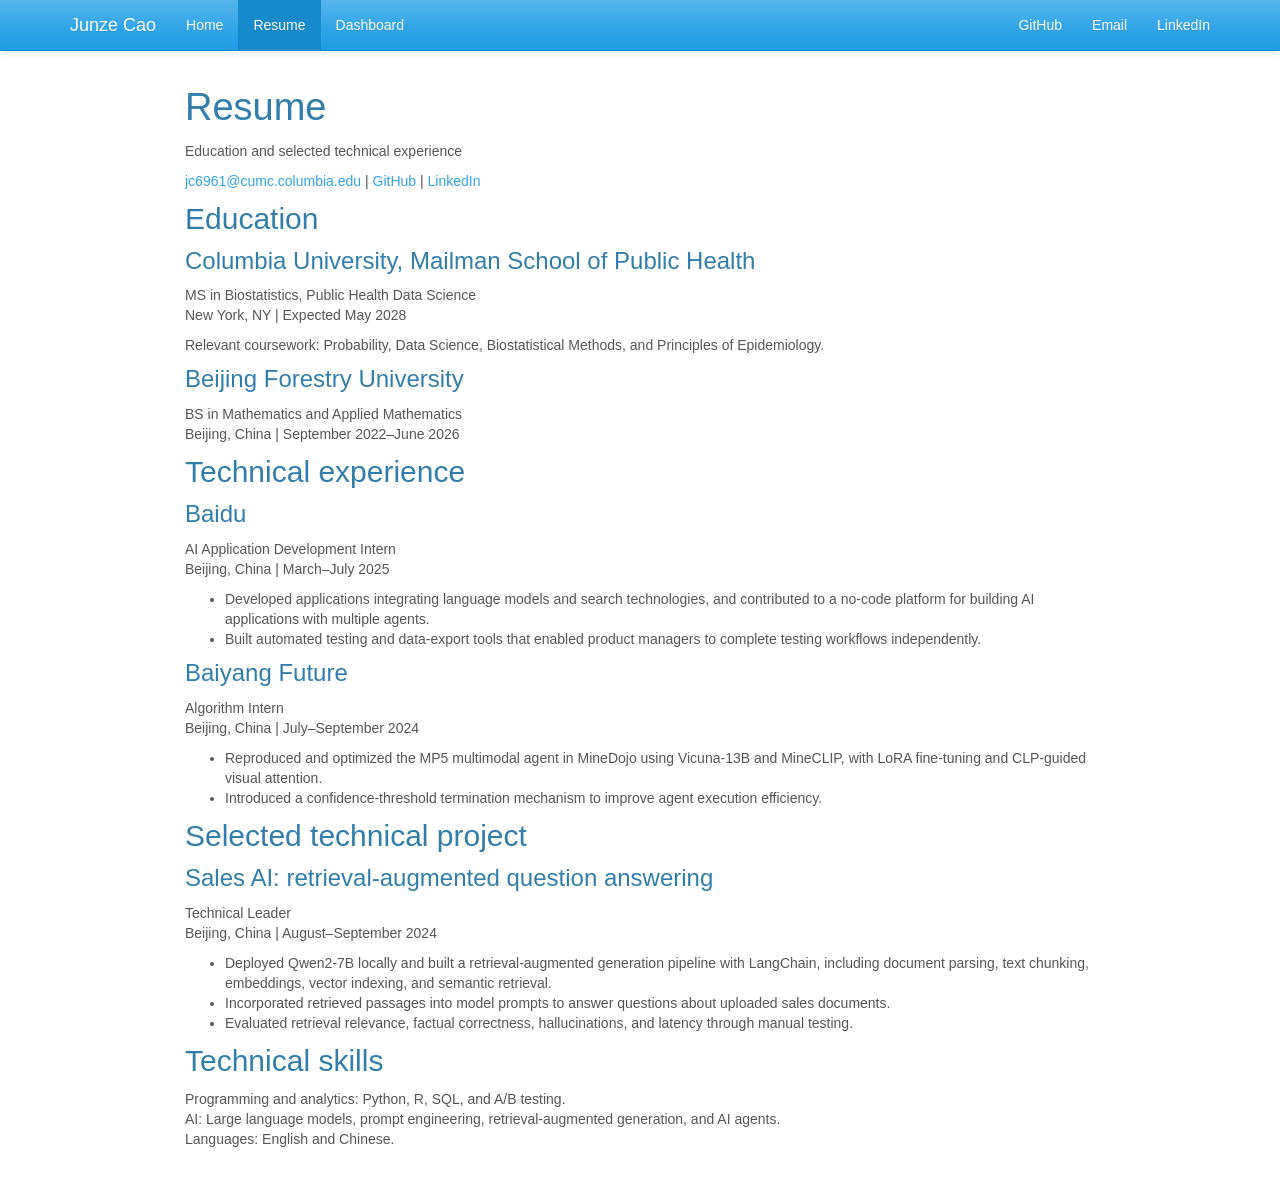
==== commit 182de66d: "Link standalone dashboard from website navigation" ====
--- a/resume.html
+++ b/resume.html
@@ -13,228 +13,34 @@
 
 <title>Resume</title>
 
-<script>// Pandoc 2.9 adds attributes on both header and div. We remove the former (to
-// be compatible with the behavior of Pandoc < 2.8).
-document.addEventListener('DOMContentLoaded', function(e) {
-  var hs = document.querySelectorAll("div.section[class*='level'] > :first-child");
-  var i, h, a;
-  for (i = 0; i < hs.length; i++) {
-    h = hs[i];
-    if (!/^h[1-6]$/i.test(h.tagName)) continue;  // it should be a header h1-h6
-    a = h.attributes;
-    while (a.length > 0) h.removeAttribute(a[0].name);
-  }
-});
-</script>
-<script>/*! jQuery v3.6.0 | (c) OpenJS Foundation and other contributors | jquery.org/license */
-!function(e,t){"use strict";"object"==typeof module&&"object"==typeof module.exports?module.exports=e.document?t(e,!0):function(e){if(!e.document)throw new Error("jQuery requires a window with a document");return t(e)}:t(e)}("undefined"!=typeof window?window:this,function(C,e){"use strict";var t=[],r=Object.getPrototypeOf,s=t.slice,g=t.flat?function(e){return t.flat.call(e)}:function(e){return t.concat.apply([],e)},u=t.push,i=t.indexOf,n={},o=n.toString,v=n.hasOwnProperty,a=v.toString,l=a.call(Object),y={},m=function(e){return"function"==typeof e&&"number"!=typeof e.nodeType&&"function"!=typeof e.item},x=function(e){return null!=e&&e===e.window},E=C.document,c={type:!0,src:!0,nonce:!0,noModule:!0};function b(e,t,n){var r,i,o=(n=n||E).createElement("script");if(o.text=e,t)for(r in c)(i=t[r]||t.getAttribute&&t.getAttribute(r))&&o.setAttribute(r,i);n.head.appendChild(o).parentNode.removeChild(o)}function w(e){return null==e?e+"":"object"==typeof e||"function"==typeof e?n[o.call(e)]||"object":typeof e}var f="3.6.0",S=function(e,t){return new S.fn.init(e,t)};function p(e){var t=!!e&&"length"in e&&e.length,n=w(e);return!m(e)&&!x(e)&&("array"===n||0===t||"number"==typeof t&&0<t&&t-1 in e)}S.fn=S.prototype={jquery:f,constructor:S,length:0,toArray:function(){return s.call(this)},get:function(e){return null==e?s.call(this):e<0?this[e+this.length]:this[e]},pushStack:function(e){var t=S.merge(this.constructor(),e);return t.prevObject=this,t},each:function(e){return S.each(this,e)},map:function(n){return this.pushStack(S.map(this,function(e,t){return n.call(e,t,e)}))},slice:function(){return this.pushStack(s.apply(this,arguments))},first:function(){return this.eq(0)},last:function(){return this.eq(-1)},even:function(){return this.pushStack(S.grep(this,function(e,t){return(t+1)%2}))},odd:function(){return this.pushStack(S.grep(this,function(e,t){return t%2}))},eq:function(e){var t=this.length,n=+e+(e<0?t:0);return this.pushStack(0<=n&&n<t?[this[n]]:[])},end:function(){return this.prevObject||this.constructor()},push:u,sort:t.sort,splice:t.splice},S.extend=S.fn.extend=function(){var e,t,n,r,i,o,a=arguments[0]||{},s=1,u=arguments.length,l=!1;for("boolean"==typeof a&&(l=a,a=arguments[s]||{},s++),"object"==typeof a||m(a)||(a={}),s===u&&(a=this,s--);s<u;s++)if(null!=(e=arguments[s]))for(t in e)r=e[t],"__proto__"!==t&&a!==r&&(l&&r&&(S.isPlainObject(r)||(i=Array.isArray(r)))?(n=a[t],o=i&&!Array.isArray(n)?[]:i||S.isPlainObject(n)?n:{},i=!1,a[t]=S.extend(l,o,r)):void 0!==r&&(a[t]=r));return a},S.extend({expando:"jQuery"+(f+Math.random()).replace(/\D/g,""),isReady:!0,error:function(e){throw new Error(e)},noop:function(){},isPlainObject:function(e){var t,n;return!(!e||"[object Object]"!==o.call(e))&&(!(t=r(e))||"function"==typeof(n=v.call(t,"constructor")&&t.constructor)&&a.call(n)===l)},isEmptyObject:function(e){var t;for(t in e)return!1;return!0},globalEval:function(e,t,n){b(e,{nonce:t&&t.nonce},n)},each:function(e,t){var n,r=0;if(p(e)){for(n=e.length;r<n;r++)if(!1===t.call(e[r],r,e[r]))break}else for(r in e)if(!1===t.call(e[r],r,e[r]))break;return e},makeArray:function(e,t){var n=t||[];return null!=e&&(p(Object(e))?S.merge(n,"string"==typeof e?[e]:e):u.call(n,e)),n},inArray:function(e,t,n){return null==t?-1:i.call(t,e,n)},merge:function(e,t){for(var n=+t.length,r=0,i=e.length;r<n;r++)e[i++]=t[r];return e.length=i,e},grep:function(e,t,n){for(var r=[],i=0,o=e.length,a=!n;i<o;i++)!t(e[i],i)!==a&&r.push(e[i]);return r},map:function(e,t,n){var r,i,o=0,a=[];if(p(e))for(r=e.length;o<r;o++)null!=(i=t(e[o],o,n))&&a.push(i);else for(o in e)null!=(i=t(e[o],o,n))&&a.push(i);return g(a)},guid:1,support:y}),"function"==typeof Symbol&&(S.fn[Symbol.iterator]=t[Symbol.iterator]),S.each("Boolean Number String Function Array Date RegExp Object Error Symbol".split(" "),function(e,t){n["[object "+t+"]"]=t.toLowerCase()});var d=function(n){var e,d,b,o,i,h,f,g,w,u,l,T,C,a,E,v,s,c,y,S="sizzle"+1*new Date,p=n.document,k=0,r=0,m=ue(),x=ue(),A=ue(),N=ue(),j=function(e,t){return e===t&&(l=!0),0},D={}.hasOwnProperty,t=[],q=t.pop,L=t.push,H=t.push,O=t.slice,P=function(e,t){for(var n=0,r=e.length;n<r;n++)if(e[n]===t)return n;return-1},R="checked|selected|async|autofocus|autoplay|controls|defer|disabled|hidden|ismap|loop|multiple|open|readonly|required|scoped",M="[\\x20\\t\\r\\n\\f]",I="(?:\\\\[\\da-fA-F]{1,6}"+M+"?|\\\\[^\\r\\n\\f]|[\\w-]|[^\0-\\x7f])+",W="\\["+M+"*("+I+")(?:"+M+"*([*^$|!~]?=)"+M+"*(?:'((?:\\\\.|[^\\\\'])*)'|\"((?:\\\\.|[^\\\\\"])*)\"|("+I+"))|)"+M+"*\\]",F=":("+I+")(?:\\((('((?:\\\\.|[^\\\\'])*)'|\"((?:\\\\.|[^\\\\\"])*)\")|((?:\\\\.|[^\\\\()[\\]]|"+W+")*)|.*)\\)|)",B=new RegExp(M+"+","g"),$=new RegExp("^"+M+"+|((?:^|[^\\\\])(?:\\\\.)*)"+M+"+$","g"),_=new RegExp("^"+M+"*,"+M+"*"),z=new RegExp("^"+M+"*([>+~]|"+M+")"+M+"*"),U=new RegExp(M+"|>"),X=new RegExp(F),V=new RegExp("^"+I+"$"),G={ID:new RegExp("^#("+I+")"),CLASS:new RegExp("^\\.("+I+")"),TAG:new RegExp("^("+I+"|[*])"),ATTR:new RegExp("^"+W),PSEUDO:new RegExp("^"+F),CHILD:new RegExp("^:(only|first|last|nth|nth-last)-(child|of-type)(?:\\("+M+"*(even|odd|(([+-]|)(\\d*)n|)"+M+"*(?:([+-]|)"+M+"*(\\d+)|))"+M+"*\\)|)","i"),bool:new RegExp("^(?:"+R+")$","i"),needsContext:new RegExp("^"+M+"*[>+~]|:(even|odd|eq|gt|lt|nth|first|last)(?:\\("+M+"*((?:-\\d)?\\d*)"+M+"*\\)|)(?=[^-]|$)","i")},Y=/HTML$/i,Q=/^(?:input|select|textarea|button)$/i,J=/^h\d$/i,K=/^[^{]+\{\s*\[native \w/,Z=/^(?:#([\w-]+)|(\w+)|\.([\w-]+))$/,ee=/[+~]/,te=new RegExp("\\\\[\\da-fA-F]{1,6}"+M+"?|\\\\([^\\r\\n\\f])","g"),ne=function(e,t){var n="0x"+e.slice(1)-65536;return t||(n<0?String.fromCharCode(n+65536):String.fromCharCode(n>>10|55296,1023&n|56320))},re=/([\0-\x1f\x7f]|^-?\d)|^-$|[^\0-\x1f\x7f-\uFFFF\w-]/g,ie=function(e,t){return t?"\0"===e?"\ufffd":e.slice(0,-1)+"\\"+e.charCodeAt(e.length-1).toString(16)+" ":"\\"+e},oe=function(){T()},ae=be(function(e){return!0===e.disabled&&"fieldset"===e.nodeName.toLowerCase()},{dir:"parentNode",next:"legend"});try{H.apply(t=O.call(p.childNodes),p.childNodes),t[p.childNodes.length].nodeType}catch(e){H={apply:t.length?function(e,t){L.apply(e,O.call(t))}:function(e,t){var n=e.length,r=0;while(e[n++]=t[r++]);e.length=n-1}}}function se(t,e,n,r){var i,o,a,s,u,l,c,f=e&&e.ownerDocument,p=e?e.nodeType:9;if(n=n||[],"string"!=typeof t||!t||1!==p&&9!==p&&11!==p)return n;if(!r&&(T(e),e=e||C,E)){if(11!==p&&(u=Z.exec(t)))if(i=u[1]){if(9===p){if(!(a=e.getElementById(i)))return n;if(a.id===i)return n.push(a),n}else if(f&&(a=f.getElementById(i))&&y(e,a)&&a.id===i)return n.push(a),n}else{if(u[2])return H.apply(n,e.getElementsByTagName(t)),n;if((i=u[3])&&d.getElementsByClassName&&e.getElementsByClassName)return H.apply(n,e.getElementsByClassName(i)),n}if(d.qsa&&!N[t+" "]&&(!v||!v.test(t))&&(1!==p||"object"!==e.nodeName.toLowerCase())){if(c=t,f=e,1===p&&(U.test(t)||z.test(t))){(f=ee.test(t)&&ye(e.parentNode)||e)===e&&d.scope||((s=e.getAttribute("id"))?s=s.replace(re,ie):e.setAttribute("id",s=S)),o=(l=h(t)).length;while(o--)l[o]=(s?"#"+s:":scope")+" "+xe(l[o]);c=l.join(",")}try{return H.apply(n,f.querySelectorAll(c)),n}catch(e){N(t,!0)}finally{s===S&&e.removeAttribute("id")}}}return g(t.replace($,"$1"),e,n,r)}function ue(){var r=[];return function e(t,n){return r.push(t+" ")>b.cacheLength&&delete e[r.shift()],e[t+" "]=n}}function le(e){return e[S]=!0,e}function ce(e){var t=C.createElement("fieldset");try{return!!e(t)}catch(e){return!1}finally{t.parentNode&&t.parentNode.removeChild(t),t=null}}function fe(e,t){var n=e.split("|"),r=n.length;while(r--)b.attrHandle[n[r]]=t}function pe(e,t){var n=t&&e,r=n&&1===e.nodeType&&1===t.nodeType&&e.sourceIndex-t.sourceIndex;if(r)return r;if(n)while(n=n.nextSibling)if(n===t)return-1;return e?1:-1}function de(t){return function(e){return"input"===e.nodeName.toLowerCase()&&e.type===t}}function he(n){return function(e){var t=e.nodeName.toLowerCase();return("input"===t||"button"===t)&&e.type===n}}function ge(t){return function(e){return"form"in e?e.parentNode&&!1===e.disabled?"label"in e?"label"in e.parentNode?e.parentNode.disabled===t:e.disabled===t:e.isDisabled===t||e.isDisabled!==!t&&ae(e)===t:e.disabled===t:"label"in e&&e.disabled===t}}function ve(a){return le(function(o){return o=+o,le(function(e,t){var n,r=a([],e.length,o),i=r.length;while(i--)e[n=r[i]]&&(e[n]=!(t[n]=e[n]))})})}function ye(e){return e&&"undefined"!=typeof e.getElementsByTagName&&e}for(e in d=se.support={},i=se.isXML=function(e){var t=e&&e.namespaceURI,n=e&&(e.ownerDocument||e).documentElement;return!Y.test(t||n&&n.nodeName||"HTML")},T=se.setDocument=function(e){var t,n,r=e?e.ownerDocument||e:p;return r!=C&&9===r.nodeType&&r.documentElement&&(a=(C=r).documentElement,E=!i(C),p!=C&&(n=C.defaultView)&&n.top!==n&&(n.addEventListener?n.addEventListener("unload",oe,!1):n.attachEvent&&n.attachEvent("onunload",oe)),d.scope=ce(function(e){return a.appendChild(e).appendChild(C.createElement("div")),"undefined"!=typeof e.querySelectorAll&&!e.querySelectorAll(":scope fieldset div").length}),d.attributes=ce(function(e){return e.className="i",!e.getAttribute("className")}),d.getElementsByTagName=ce(function(e){return e.appendChild(C.createComment("")),!e.getElementsByTagName("*").length}),d.getElementsByClassName=K.test(C.getElementsByClassName),d.getById=ce(function(e){return a.appendChild(e).id=S,!C.getElementsByName||!C.getElementsByName(S).length}),d.getById?(b.filter.ID=function(e){var t=e.replace(te,ne);return function(e){return e.getAttribute("id")===t}},b.find.ID=function(e,t){if("undefined"!=typeof t.getElementById&&E){var n=t.getElementById(e);return n?[n]:[]}}):(b.filter.ID=function(e){var n=e.replace(te,ne);return function(e){var t="undefined"!=typeof e.getAttributeNode&&e.getAttributeNode("id");return t&&t.value===n}},b.find.ID=function(e,t){if("undefined"!=typeof t.getElementById&&E){var n,r,i,o=t.getElementById(e);if(o){if((n=o.getAttributeNode("id"))&&n.value===e)return[o];i=t.getElementsByName(e),r=0;while(o=i[r++])if((n=o.getAttributeNode("id"))&&n.value===e)return[o]}return[]}}),b.find.TAG=d.getElementsByTagName?function(e,t){return"undefined"!=typeof t.getElementsByTagName?t.getElementsByTagName(e):d.qsa?t.querySelectorAll(e):void 0}:function(e,t){var n,r=[],i=0,o=t.getElementsByTagName(e);if("*"===e){while(n=o[i++])1===n.nodeType&&r.push(n);return r}return o},b.find.CLASS=d.getElementsByClassName&&function(e,t){if("undefined"!=typeof t.getElementsByClassName&&E)return t.getElementsByClassName(e)},s=[],v=[],(d.qsa=K.test(C.querySelectorAll))&&(ce(function(e){var t;a.appendChild(e).innerHTML="<a id='"+S+"'></a><select id='"+S+"-\r\\' msallowcapture=''><option selected=''></option></select>",e.querySelectorAll("[msallowcapture^='']").length&&v.push("[*^$]="+M+"*(?:''|\"\")"),e.querySelectorAll("[selected]").length||v.push("\\["+M+"*(?:value|"+R+")"),e.querySelectorAll("[id~="+S+"-]").length||v.push("~="),(t=C.createElement("input")).setAttribute("name",""),e.appendChild(t),e.querySelectorAll("[name='']").length||v.push("\\["+M+"*name"+M+"*="+M+"*(?:''|\"\")"),e.querySelectorAll(":checked").length||v.push(":checked"),e.querySelectorAll("a#"+S+"+*").length||v.push(".#.+[+~]"),e.querySelectorAll("\\\f"),v.push("[\\r\\n\\f]")}),ce(function(e){e.innerHTML="<a href='' disabled='disabled'></a><select disabled='disabled'><option/></select>";var t=C.createElement("input");t.setAttribute("type","hidden"),e.appendChild(t).setAttribute("name","D"),e.querySelectorAll("[name=d]").length&&v.push("name"+M+"*[*^$|!~]?="),2!==e.querySelectorAll(":enabled").length&&v.push(":enabled",":disabled"),a.appendChild(e).disabled=!0,2!==e.querySelectorAll(":disabled").length&&v.push(":enabled",":disabled"),e.querySelectorAll("*,:x"),v.push(",.*:")})),(d.matchesSelector=K.test(c=a.matches||a.webkitMatchesSelector||a.mozMatchesSelector||a.oMatchesSelector||a.msMatchesSelector))&&ce(function(e){d.disconnectedMatch=c.call(e,"*"),c.call(e,"[s!='']:x"),s.push("!=",F)}),v=v.length&&new RegExp(v.join("|")),s=s.length&&new RegExp(s.join("|")),t=K.test(a.compareDocumentPosition),y=t||K.test(a.contains)?function(e,t){var n=9===e.nodeType?e.documentElement:e,r=t&&t.parentNode;return e===r||!(!r||1!==r.nodeType||!(n.contains?n.contains(r):e.compareDocumentPosition&&16&e.compareDocumentPosition(r)))}:function(e,t){if(t)while(t=t.parentNode)if(t===e)return!0;return!1},j=t?function(e,t){if(e===t)return l=!0,0;var n=!e.compareDocumentPosition-!t.compareDocumentPosition;return n||(1&(n=(e.ownerDocument||e)==(t.ownerDocument||t)?e.compareDocumentPosition(t):1)||!d.sortDetached&&t.compareDocumentPosition(e)===n?e==C||e.ownerDocument==p&&y(p,e)?-1:t==C||t.ownerDocument==p&&y(p,t)?1:u?P(u,e)-P(u,t):0:4&n?-1:1)}:function(e,t){if(e===t)return l=!0,0;var n,r=0,i=e.parentNode,o=t.parentNode,a=[e],s=[t];if(!i||!o)return e==C?-1:t==C?1:i?-1:o?1:u?P(u,e)-P(u,t):0;if(i===o)return pe(e,t);n=e;while(n=n.parentNode)a.unshift(n);n=t;while(n=n.parentNode)s.unshift(n);while(a[r]===s[r])r++;return r?pe(a[r],s[r]):a[r]==p?-1:s[r]==p?1:0}),C},se.matches=function(e,t){return se(e,null,null,t)},se.matchesSelector=function(e,t){if(T(e),d.matchesSelector&&E&&!N[t+" "]&&(!s||!s.test(t))&&(!v||!v.test(t)))try{var n=c.call(e,t);if(n||d.disconnectedMatch||e.document&&11!==e.document.nodeType)return n}catch(e){N(t,!0)}return 0<se(t,C,null,[e]).length},se.contains=function(e,t){return(e.ownerDocument||e)!=C&&T(e),y(e,t)},se.attr=function(e,t){(e.ownerDocument||e)!=C&&T(e);var n=b.attrHandle[t.toLowerCase()],r=n&&D.call(b.attrHandle,t.toLowerCase())?n(e,t,!E):void 0;return void 0!==r?r:d.attributes||!E?e.getAttribute(t):(r=e.getAttributeNode(t))&&r.specified?r.value:null},se.escape=function(e){return(e+"").replace(re,ie)},se.error=function(e){throw new Error("Syntax error, unrecognized expression: "+e)},se.uniqueSort=function(e){var t,n=[],r=0,i=0;if(l=!d.detectDuplicates,u=!d.sortStable&&e.slice(0),e.sort(j),l){while(t=e[i++])t===e[i]&&(r=n.push(i));while(r--)e.splice(n[r],1)}return u=null,e},o=se.getText=function(e){var t,n="",r=0,i=e.nodeType;if(i){if(1===i||9===i||11===i){if("string"==typeof e.textContent)return e.textContent;for(e=e.firstChild;e;e=e.nextSibling)n+=o(e)}else if(3===i||4===i)return e.nodeValue}else while(t=e[r++])n+=o(t);return n},(b=se.selectors={cacheLength:50,createPseudo:le,match:G,attrHandle:{},find:{},relative:{">":{dir:"parentNode",first:!0}," ":{dir:"parentNode"},"+":{dir:"previousSibling",first:!0},"~":{dir:"previousSibling"}},preFilter:{ATTR:function(e){return e[1]=e[1].replace(te,ne),e[3]=(e[3]||e[4]||e[5]||"").replace(te,ne),"~="===e[2]&&(e[3]=" "+e[3]+" "),e.slice(0,4)},CHILD:function(e){return e[1]=e[1].toLowerCase(),"nth"===e[1].slice(0,3)?(e[3]||se.error(e[0]),e[4]=+(e[4]?e[5]+(e[6]||1):2*("even"===e[3]||"odd"===e[3])),e[5]=+(e[7]+e[8]||"odd"===e[3])):e[3]&&se.error(e[0]),e},PSEUDO:function(e){var t,n=!e[6]&&e[2];return G.CHILD.test(e[0])?null:(e[3]?e[2]=e[4]||e[5]||"":n&&X.test(n)&&(t=h(n,!0))&&(t=n.indexOf(")",n.length-t)-n.length)&&(e[0]=e[0].slice(0,t),e[2]=n.slice(0,t)),e.slice(0,3))}},filter:{TAG:function(e){var t=e.replace(te,ne).toLowerCase();return"*"===e?function(){return!0}:function(e){return e.nodeName&&e.nodeName.toLowerCase()===t}},CLASS:function(e){var t=m[e+" "];return t||(t=new RegExp("(^|"+M+")"+e+"("+M+"|$)"))&&m(e,function(e){return t.test("string"==typeof e.className&&e.className||"undefined"!=typeof e.getAttribute&&e.getAttribute("class")||"")})},ATTR:function(n,r,i){return function(e){var t=se.attr(e,n);return null==t?"!="===r:!r||(t+="","="===r?t===i:"!="===r?t!==i:"^="===r?i&&0===t.indexOf(i):"*="===r?i&&-1<t.indexOf(i):"$="===r?i&&t.slice(-i.length)===i:"~="===r?-1<(" "+t.replace(B," ")+" ").indexOf(i):"|="===r&&(t===i||t.slice(0,i.length+1)===i+"-"))}},CHILD:function(h,e,t,g,v){var y="nth"!==h.slice(0,3),m="last"!==h.slice(-4),x="of-type"===e;return 1===g&&0===v?function(e){return!!e.parentNode}:function(e,t,n){var r,i,o,a,s,u,l=y!==m?"nextSibling":"previousSibling",c=e.parentNode,f=x&&e.nodeName.toLowerCase(),p=!n&&!x,d=!1;if(c){if(y){while(l){a=e;while(a=a[l])if(x?a.nodeName.toLowerCase()===f:1===a.nodeType)return!1;u=l="only"===h&&!u&&"nextSibling"}return!0}if(u=[m?c.firstChild:c.lastChild],m&&p){d=(s=(r=(i=(o=(a=c)[S]||(a[S]={}))[a.uniqueID]||(o[a.uniqueID]={}))[h]||[])[0]===k&&r[1])&&r[2],a=s&&c.childNodes[s];while(a=++s&&a&&a[l]||(d=s=0)||u.pop())if(1===a.nodeType&&++d&&a===e){i[h]=[k,s,d];break}}else if(p&&(d=s=(r=(i=(o=(a=e)[S]||(a[S]={}))[a.uniqueID]||(o[a.uniqueID]={}))[h]||[])[0]===k&&r[1]),!1===d)while(a=++s&&a&&a[l]||(d=s=0)||u.pop())if((x?a.nodeName.toLowerCase()===f:1===a.nodeType)&&++d&&(p&&((i=(o=a[S]||(a[S]={}))[a.uniqueID]||(o[a.uniqueID]={}))[h]=[k,d]),a===e))break;return(d-=v)===g||d%g==0&&0<=d/g}}},PSEUDO:function(e,o){var t,a=b.pseudos[e]||b.setFilters[e.toLowerCase()]||se.error("unsupported pseudo: "+e);return a[S]?a(o):1<a.length?(t=[e,e,"",o],b.setFilters.hasOwnProperty(e.toLowerCase())?le(function(e,t){var n,r=a(e,o),i=r.length;while(i--)e[n=P(e,r[i])]=!(t[n]=r[i])}):function(e){return a(e,0,t)}):a}},pseudos:{not:le(function(e){var r=[],i=[],s=f(e.replace($,"$1"));return s[S]?le(function(e,t,n,r){var i,o=s(e,null,r,[]),a=e.length;while(a--)(i=o[a])&&(e[a]=!(t[a]=i))}):function(e,t,n){return r[0]=e,s(r,null,n,i),r[0]=null,!i.pop()}}),has:le(function(t){return function(e){return 0<se(t,e).length}}),contains:le(function(t){return t=t.replace(te,ne),function(e){return-1<(e.textContent||o(e)).indexOf(t)}}),lang:le(function(n){return V.test(n||"")||se.error("unsupported lang: "+n),n=n.replace(te,ne).toLowerCase(),function(e){var t;do{if(t=E?e.lang:e.getAttribute("xml:lang")||e.getAttribute("lang"))return(t=t.toLowerCase())===n||0===t.indexOf(n+"-")}while((e=e.parentNode)&&1===e.nodeType);return!1}}),target:function(e){var t=n.location&&n.location.hash;return t&&t.slice(1)===e.id},root:function(e){return e===a},focus:function(e){return e===C.activeElement&&(!C.hasFocus||C.hasFocus())&&!!(e.type||e.href||~e.tabIndex)},enabled:ge(!1),disabled:ge(!0),checked:function(e){var t=e.nodeName.toLowerCase();return"input"===t&&!!e.checked||"option"===t&&!!e.selected},selected:function(e){return e.parentNode&&e.parentNode.selectedIndex,!0===e.selected},empty:function(e){for(e=e.firstChild;e;e=e.nextSibling)if(e.nodeType<6)return!1;return!0},parent:function(e){return!b.pseudos.empty(e)},header:function(e){return J.test(e.nodeName)},input:function(e){return Q.test(e.nodeName)},button:function(e){var t=e.nodeName.toLowerCase();return"input"===t&&"button"===e.type||"button"===t},text:function(e){var t;return"input"===e.nodeName.toLowerCase()&&"text"===e.type&&(null==(t=e.getAttribute("type"))||"text"===t.toLowerCase())},first:ve(function(){return[0]}),last:ve(function(e,t){return[t-1]}),eq:ve(function(e,t,n){return[n<0?n+t:n]}),even:ve(function(e,t){for(var n=0;n<t;n+=2)e.push(n);return e}),odd:ve(function(e,t){for(var n=1;n<t;n+=2)e.push(n);return e}),lt:ve(function(e,t,n){for(var r=n<0?n+t:t<n?t:n;0<=--r;)e.push(r);return e}),gt:ve(function(e,t,n){for(var r=n<0?n+t:n;++r<t;)e.push(r);return e})}}).pseudos.nth=b.pseudos.eq,{radio:!0,checkbox:!0,file:!0,password:!0,image:!0})b.pseudos[e]=de(e);for(e in{submit:!0,reset:!0})b.pseudos[e]=he(e);function me(){}function xe(e){for(var t=0,n=e.length,r="";t<n;t++)r+=e[t].value;return r}function be(s,e,t){var u=e.dir,l=e.next,c=l||u,f=t&&"parentNode"===c,p=r++;return e.first?function(e,t,n){while(e=e[u])if(1===e.nodeType||f)return s(e,t,n);return!1}:function(e,t,n){var r,i,o,a=[k,p];if(n){while(e=e[u])if((1===e.nodeType||f)&&s(e,t,n))return!0}else while(e=e[u])if(1===e.nodeType||f)if(i=(o=e[S]||(e[S]={}))[e.uniqueID]||(o[e.uniqueID]={}),l&&l===e.nodeName.toLowerCase())e=e[u]||e;else{if((r=i[c])&&r[0]===k&&r[1]===p)return a[2]=r[2];if((i[c]=a)[2]=s(e,t,n))return!0}return!1}}function we(i){return 1<i.length?function(e,t,n){var r=i.length;while(r--)if(!i[r](e,t,n))return!1;return!0}:i[0]}function Te(e,t,n,r,i){for(var o,a=[],s=0,u=e.length,l=null!=t;s<u;s++)(o=e[s])&&(n&&!n(o,r,i)||(a.push(o),l&&t.push(s)));return a}function Ce(d,h,g,v,y,e){return v&&!v[S]&&(v=Ce(v)),y&&!y[S]&&(y=Ce(y,e)),le(function(e,t,n,r){var i,o,a,s=[],u=[],l=t.length,c=e||function(e,t,n){for(var r=0,i=t.length;r<i;r++)se(e,t[r],n);return n}(h||"*",n.nodeType?[n]:n,[]),f=!d||!e&&h?c:Te(c,s,d,n,r),p=g?y||(e?d:l||v)?[]:t:f;if(g&&g(f,p,n,r),v){i=Te(p,u),v(i,[],n,r),o=i.length;while(o--)(a=i[o])&&(p[u[o]]=!(f[u[o]]=a))}if(e){if(y||d){if(y){i=[],o=p.length;while(o--)(a=p[o])&&i.push(f[o]=a);y(null,p=[],i,r)}o=p.length;while(o--)(a=p[o])&&-1<(i=y?P(e,a):s[o])&&(e[i]=!(t[i]=a))}}else p=Te(p===t?p.splice(l,p.length):p),y?y(null,t,p,r):H.apply(t,p)})}function Ee(e){for(var i,t,n,r=e.length,o=b.relative[e[0].type],a=o||b.relative[" "],s=o?1:0,u=be(function(e){return e===i},a,!0),l=be(function(e){return-1<P(i,e)},a,!0),c=[function(e,t,n){var r=!o&&(n||t!==w)||((i=t).nodeType?u(e,t,n):l(e,t,n));return i=null,r}];s<r;s++)if(t=b.relative[e[s].type])c=[be(we(c),t)];else{if((t=b.filter[e[s].type].apply(null,e[s].matches))[S]){for(n=++s;n<r;n++)if(b.relative[e[n].type])break;return Ce(1<s&&we(c),1<s&&xe(e.slice(0,s-1).concat({value:" "===e[s-2].type?"*":""})).replace($,"$1"),t,s<n&&Ee(e.slice(s,n)),n<r&&Ee(e=e.slice(n)),n<r&&xe(e))}c.push(t)}return we(c)}return me.prototype=b.filters=b.pseudos,b.setFilters=new me,h=se.tokenize=function(e,t){var n,r,i,o,a,s,u,l=x[e+" "];if(l)return t?0:l.slice(0);a=e,s=[],u=b.preFilter;while(a){for(o in n&&!(r=_.exec(a))||(r&&(a=a.slice(r[0].length)||a),s.push(i=[])),n=!1,(r=z.exec(a))&&(n=r.shift(),i.push({value:n,type:r[0].replace($," ")}),a=a.slice(n.length)),b.filter)!(r=G[o].exec(a))||u[o]&&!(r=u[o](r))||(n=r.shift(),i.push({value:n,type:o,matches:r}),a=a.slice(n.length));if(!n)break}return t?a.length:a?se.error(e):x(e,s).slice(0)},f=se.compile=function(e,t){var n,v,y,m,x,r,i=[],o=[],a=A[e+" "];if(!a){t||(t=h(e)),n=t.length;while(n--)(a=Ee(t[n]))[S]?i.push(a):o.push(a);(a=A(e,(v=o,m=0<(y=i).length,x=0<v.length,r=function(e,t,n,r,i){var o,a,s,u=0,l="0",c=e&&[],f=[],p=w,d=e||x&&b.find.TAG("*",i),h=k+=null==p?1:Math.random()||.1,g=d.length;for(i&&(w=t==C||t||i);l!==g&&null!=(o=d[l]);l++){if(x&&o){a=0,t||o.ownerDocument==C||(T(o),n=!E);while(s=v[a++])if(s(o,t||C,n)){r.push(o);break}i&&(k=h)}m&&((o=!s&&o)&&u--,e&&c.push(o))}if(u+=l,m&&l!==u){a=0;while(s=y[a++])s(c,f,t,n);if(e){if(0<u)while(l--)c[l]||f[l]||(f[l]=q.call(r));f=Te(f)}H.apply(r,f),i&&!e&&0<f.length&&1<u+y.length&&se.uniqueSort(r)}return i&&(k=h,w=p),c},m?le(r):r))).selector=e}return a},g=se.select=function(e,t,n,r){var i,o,a,s,u,l="function"==typeof e&&e,c=!r&&h(e=l.selector||e);if(n=n||[],1===c.length){if(2<(o=c[0]=c[0].slice(0)).length&&"ID"===(a=o[0]).type&&9===t.nodeType&&E&&b.relative[o[1].type]){if(!(t=(b.find.ID(a.matches[0].replace(te,ne),t)||[])[0]))return n;l&&(t=t.parentNode),e=e.slice(o.shift().value.length)}i=G.needsContext.test(e)?0:o.length;while(i--){if(a=o[i],b.relative[s=a.type])break;if((u=b.find[s])&&(r=u(a.matches[0].replace(te,ne),ee.test(o[0].type)&&ye(t.parentNode)||t))){if(o.splice(i,1),!(e=r.length&&xe(o)))return H.apply(n,r),n;break}}}return(l||f(e,c))(r,t,!E,n,!t||ee.test(e)&&ye(t.parentNode)||t),n},d.sortStable=S.split("").sort(j).join("")===S,d.detectDuplicates=!!l,T(),d.sortDetached=ce(function(e){return 1&e.compareDocumentPosition(C.createElement("fieldset"))}),ce(function(e){return e.innerHTML="<a href='#'></a>","#"===e.firstChild.getAttribute("href")})||fe("type|href|height|width",function(e,t,n){if(!n)return e.getAttribute(t,"type"===t.toLowerCase()?1:2)}),d.attributes&&ce(function(e){return e.innerHTML="<input/>",e.firstChild.setAttribute("value",""),""===e.firstChild.getAttribute("value")})||fe("value",function(e,t,n){if(!n&&"input"===e.nodeName.toLowerCase())return e.defaultValue}),ce(function(e){return null==e.getAttribute("disabled")})||fe(R,function(e,t,n){var r;if(!n)return!0===e[t]?t.toLowerCase():(r=e.getAttributeNode(t))&&r.specified?r.value:null}),se}(C);S.find=d,S.expr=d.selectors,S.expr[":"]=S.expr.pseudos,S.uniqueSort=S.unique=d.uniqueSort,S.text=d.getText,S.isXMLDoc=d.isXML,S.contains=d.contains,S.escapeSelector=d.escape;var h=function(e,t,n){var r=[],i=void 0!==n;while((e=e[t])&&9!==e.nodeType)if(1===e.nodeType){if(i&&S(e).is(n))break;r.push(e)}return r},T=function(e,t){for(var n=[];e;e=e.nextSibling)1===e.nodeType&&e!==t&&n.push(e);return n},k=S.expr.match.needsContext;function A(e,t){return e.nodeName&&e.nodeName.toLowerCase()===t.toLowerCase()}var N=/^<([a-z][^\/\0>:\x20\t\r\n\f]*)[\x20\t\r\n\f]*\/?>(?:<\/\1>|)$/i;function j(e,n,r){return m(n)?S.grep(e,function(e,t){return!!n.call(e,t,e)!==r}):n.nodeType?S.grep(e,function(e){return e===n!==r}):"string"!=typeof n?S.grep(e,function(e){return-1<i.call(n,e)!==r}):S.filter(n,e,r)}S.filter=function(e,t,n){var r=t[0];return n&&(e=":not("+e+")"),1===t.length&&1===r.nodeType?S.find.matchesSelector(r,e)?[r]:[]:S.find.matches(e,S.grep(t,function(e){return 1===e.nodeType}))},S.fn.extend({find:function(e){var t,n,r=this.length,i=this;if("string"!=typeof e)return this.pushStack(S(e).filter(function(){for(t=0;t<r;t++)if(S.contains(i[t],this))return!0}));for(n=this.pushStack([]),t=0;t<r;t++)S.find(e,i[t],n);return 1<r?S.uniqueSort(n):n},filter:function(e){return this.pushStack(j(this,e||[],!1))},not:function(e){return this.pushStack(j(this,e||[],!0))},is:function(e){return!!j(this,"string"==typeof e&&k.test(e)?S(e):e||[],!1).length}});var D,q=/^(?:\s*(<[\w\W]+>)[^>]*|#([\w-]+))$/;(S.fn.init=function(e,t,n){var r,i;if(!e)return this;if(n=n||D,"string"==typeof e){if(!(r="<"===e[0]&&">"===e[e.length-1]&&3<=e.length?[null,e,null]:q.exec(e))||!r[1]&&t)return!t||t.jquery?(t||n).find(e):this.constructor(t).find(e);if(r[1]){if(t=t instanceof S?t[0]:t,S.merge(this,S.parseHTML(r[1],t&&t.nodeType?t.ownerDocument||t:E,!0)),N.test(r[1])&&S.isPlainObject(t))for(r in t)m(this[r])?this[r](t[r]):this.attr(r,t[r]);return this}return(i=E.getElementById(r[2]))&&(this[0]=i,this.length=1),this}return e.nodeType?(this[0]=e,this.length=1,this):m(e)?void 0!==n.ready?n.ready(e):e(S):S.makeArray(e,this)}).prototype=S.fn,D=S(E);var L=/^(?:parents|prev(?:Until|All))/,H={children:!0,contents:!0,next:!0,prev:!0};function O(e,t){while((e=e[t])&&1!==e.nodeType);return e}S.fn.extend({has:function(e){var t=S(e,this),n=t.length;return this.filter(function(){for(var e=0;e<n;e++)if(S.contains(this,t[e]))return!0})},closest:function(e,t){var n,r=0,i=this.length,o=[],a="string"!=typeof e&&S(e);if(!k.test(e))for(;r<i;r++)for(n=this[r];n&&n!==t;n=n.parentNode)if(n.nodeType<11&&(a?-1<a.index(n):1===n.nodeType&&S.find.matchesSelector(n,e))){o.push(n);break}return this.pushStack(1<o.length?S.uniqueSort(o):o)},index:function(e){return e?"string"==typeof e?i.call(S(e),this[0]):i.call(this,e.jquery?e[0]:e):this[0]&&this[0].parentNode?this.first().prevAll().length:-1},add:function(e,t){return this.pushStack(S.uniqueSort(S.merge(this.get(),S(e,t))))},addBack:function(e){return this.add(null==e?this.prevObject:this.prevObject.filter(e))}}),S.each({parent:function(e){var t=e.parentNode;return t&&11!==t.nodeType?t:null},parents:function(e){return h(e,"parentNode")},parentsUntil:function(e,t,n){return h(e,"parentNode",n)},next:function(e){return O(e,"nextSibling")},prev:function(e){return O(e,"previousSibling")},nextAll:function(e){return h(e,"nextSibling")},prevAll:function(e){return h(e,"previousSibling")},nextUntil:function(e,t,n){return h(e,"nextSibling",n)},prevUntil:function(e,t,n){return h(e,"previousSibling",n)},siblings:function(e){return T((e.parentNode||{}).firstChild,e)},children:function(e){return T(e.firstChild)},contents:function(e){return null!=e.contentDocument&&r(e.contentDocument)?e.contentDocument:(A(e,"template")&&(e=e.content||e),S.merge([],e.childNodes))}},function(r,i){S.fn[r]=function(e,t){var n=S.map(this,i,e);return"Until"!==r.slice(-5)&&(t=e),t&&"string"==typeof t&&(n=S.filter(t,n)),1<this.length&&(H[r]||S.uniqueSort(n),L.test(r)&&n.reverse()),this.pushStack(n)}});var P=/[^\x20\t\r\n\f]+/g;function R(e){return e}function M(e){throw e}function I(e,t,n,r){var i;try{e&&m(i=e.promise)?i.call(e).done(t).fail(n):e&&m(i=e.then)?i.call(e,t,n):t.apply(void 0,[e].slice(r))}catch(e){n.apply(void 0,[e])}}S.Callbacks=function(r){var e,n;r="string"==typeof r?(e=r,n={},S.each(e.match(P)||[],function(e,t){n[t]=!0}),n):S.extend({},r);var i,t,o,a,s=[],u=[],l=-1,c=function(){for(a=a||r.once,o=i=!0;u.length;l=-1){t=u.shift();while(++l<s.length)!1===s[l].apply(t[0],t[1])&&r.stopOnFalse&&(l=s.length,t=!1)}r.memory||(t=!1),i=!1,a&&(s=t?[]:"")},f={add:function(){return s&&(t&&!i&&(l=s.length-1,u.push(t)),function n(e){S.each(e,function(e,t){m(t)?r.unique&&f.has(t)||s.push(t):t&&t.length&&"string"!==w(t)&&n(t)})}(arguments),t&&!i&&c()),this},remove:function(){return S.each(arguments,function(e,t){var n;while(-1<(n=S.inArray(t,s,n)))s.splice(n,1),n<=l&&l--}),this},has:function(e){return e?-1<S.inArray(e,s):0<s.length},empty:function(){return s&&(s=[]),this},disable:function(){return a=u=[],s=t="",this},disabled:function(){return!s},lock:function(){return a=u=[],t||i||(s=t=""),this},locked:function(){return!!a},fireWith:function(e,t){return a||(t=[e,(t=t||[]).slice?t.slice():t],u.push(t),i||c()),this},fire:function(){return f.fireWith(this,arguments),this},fired:function(){return!!o}};return f},S.extend({Deferred:function(e){var o=[["notify","progress",S.Callbacks("memory"),S.Callbacks("memory"),2],["resolve","done",S.Callbacks("once memory"),S.Callbacks("once memory"),0,"resolved"],["reject","fail",S.Callbacks("once memory"),S.Callbacks("once memory"),1,"rejected"]],i="pending",a={state:function(){return i},always:function(){return s.done(arguments).fail(arguments),this},"catch":function(e){return a.then(null,e)},pipe:function(){var i=arguments;return S.Deferred(function(r){S.each(o,function(e,t){var n=m(i[t[4]])&&i[t[4]];s[t[1]](function(){var e=n&&n.apply(this,arguments);e&&m(e.promise)?e.promise().progress(r.notify).done(r.resolve).fail(r.reject):r[t[0]+"With"](this,n?[e]:arguments)})}),i=null}).promise()},then:function(t,n,r){var u=0;function l(i,o,a,s){return function(){var n=this,r=arguments,e=function(){var e,t;if(!(i<u)){if((e=a.apply(n,r))===o.promise())throw new TypeError("Thenable self-resolution");t=e&&("object"==typeof e||"function"==typeof e)&&e.then,m(t)?s?t.call(e,l(u,o,R,s),l(u,o,M,s)):(u++,t.call(e,l(u,o,R,s),l(u,o,M,s),l(u,o,R,o.notifyWith))):(a!==R&&(n=void 0,r=[e]),(s||o.resolveWith)(n,r))}},t=s?e:function(){try{e()}catch(e){S.Deferred.exceptionHook&&S.Deferred.exceptionHook(e,t.stackTrace),u<=i+1&&(a!==M&&(n=void 0,r=[e]),o.rejectWith(n,r))}};i?t():(S.Deferred.getStackHook&&(t.stackTrace=S.Deferred.getStackHook()),C.setTimeout(t))}}return S.Deferred(function(e){o[0][3].add(l(0,e,m(r)?r:R,e.notifyWith)),o[1][3].add(l(0,e,m(t)?t:R)),o[2][3].add(l(0,e,m(n)?n:M))}).promise()},promise:function(e){return null!=e?S.extend(e,a):a}},s={};return S.each(o,function(e,t){var n=t[2],r=t[5];a[t[1]]=n.add,r&&n.add(function(){i=r},o[3-e][2].disable,o[3-e][3].disable,o[0][2].lock,o[0][3].lock),n.add(t[3].fire),s[t[0]]=function(){return s[t[0]+"With"](this===s?void 0:this,arguments),this},s[t[0]+"With"]=n.fireWith}),a.promise(s),e&&e.call(s,s),s},when:function(e){var n=arguments.length,t=n,r=Array(t),i=s.call(arguments),o=S.Deferred(),a=function(t){return function(e){r[t]=this,i[t]=1<arguments.length?s.call(arguments):e,--n||o.resolveWith(r,i)}};if(n<=1&&(I(e,o.done(a(t)).resolve,o.reject,!n),"pending"===o.state()||m(i[t]&&i[t].then)))return o.then();while(t--)I(i[t],a(t),o.reject);return o.promise()}});var W=/^(Eval|Internal|Range|Reference|Syntax|Type|URI)Error$/;S.Deferred.exceptionHook=function(e,t){C.console&&C.console.warn&&e&&W.test(e.name)&&C.console.warn("jQuery.Deferred exception: "+e.message,e.stack,t)},S.readyException=function(e){C.setTimeout(function(){throw e})};var F=S.Deferred();function B(){E.removeEventListener("DOMContentLoaded",B),C.removeEventListener("load",B),S.ready()}S.fn.ready=function(e){return F.then(e)["catch"](function(e){S.readyException(e)}),this},S.extend({isReady:!1,readyWait:1,ready:function(e){(!0===e?--S.readyWait:S.isReady)||(S.isReady=!0)!==e&&0<--S.readyWait||F.resolveWith(E,[S])}}),S.ready.then=F.then,"complete"===E.readyState||"loading"!==E.readyState&&!E.documentElement.doScroll?C.setTimeout(S.ready):(E.addEventListener("DOMContentLoaded",B),C.addEventListener("load",B));var $=function(e,t,n,r,i,o,a){var s=0,u=e.length,l=null==n;if("object"===w(n))for(s in i=!0,n)$(e,t,s,n[s],!0,o,a);else if(void 0!==r&&(i=!0,m(r)||(a=!0),l&&(a?(t.call(e,r),t=null):(l=t,t=function(e,t,n){return l.call(S(e),n)})),t))for(;s<u;s++)t(e[s],n,a?r:r.call(e[s],s,t(e[s],n)));return i?e:l?t.call(e):u?t(e[0],n):o},_=/^-ms-/,z=/-([a-z])/g;function U(e,t){return t.toUpperCase()}function X(e){return e.replace(_,"ms-").replace(z,U)}var V=function(e){return 1===e.nodeType||9===e.nodeType||!+e.nodeType};function G(){this.expando=S.expando+G.uid++}G.uid=1,G.prototype={cache:function(e){var t=e[this.expando];return t||(t={},V(e)&&(e.nodeType?e[this.expando]=t:Object.defineProperty(e,this.expando,{value:t,configurable:!0}))),t},set:function(e,t,n){var r,i=this.cache(e);if("string"==typeof t)i[X(t)]=n;else for(r in t)i[X(r)]=t[r];return i},get:function(e,t){return void 0===t?this.cache(e):e[this.expando]&&e[this.expando][X(t)]},access:function(e,t,n){return void 0===t||t&&"string"==typeof t&&void 0===n?this.get(e,t):(this.set(e,t,n),void 0!==n?n:t)},remove:function(e,t){var n,r=e[this.expando];if(void 0!==r){if(void 0!==t){n=(t=Array.isArray(t)?t.map(X):(t=X(t))in r?[t]:t.match(P)||[]).length;while(n--)delete r[t[n]]}(void 0===t||S.isEmptyObject(r))&&(e.nodeType?e[this.expando]=void 0:delete e[this.expando])}},hasData:function(e){var t=e[this.expando];return void 0!==t&&!S.isEmptyObject(t)}};var Y=new G,Q=new G,J=/^(?:\{[\w\W]*\}|\[[\w\W]*\])$/,K=/[A-Z]/g;function Z(e,t,n){var r,i;if(void 0===n&&1===e.nodeType)if(r="data-"+t.replace(K,"-$&").toLowerCase(),"string"==typeof(n=e.getAttribute(r))){try{n="true"===(i=n)||"false"!==i&&("null"===i?null:i===+i+""?+i:J.test(i)?JSON.parse(i):i)}catch(e){}Q.set(e,t,n)}else n=void 0;return n}S.extend({hasData:function(e){return Q.hasData(e)||Y.hasData(e)},data:function(e,t,n){return Q.access(e,t,n)},removeData:function(e,t){Q.remove(e,t)},_data:function(e,t,n){return Y.access(e,t,n)},_removeData:function(e,t){Y.remove(e,t)}}),S.fn.extend({data:function(n,e){var t,r,i,o=this[0],a=o&&o.attributes;if(void 0===n){if(this.length&&(i=Q.get(o),1===o.nodeType&&!Y.get(o,"hasDataAttrs"))){t=a.length;while(t--)a[t]&&0===(r=a[t].name).indexOf("data-")&&(r=X(r.slice(5)),Z(o,r,i[r]));Y.set(o,"hasDataAttrs",!0)}return i}return"object"==typeof n?this.each(function(){Q.set(this,n)}):$(this,function(e){var t;if(o&&void 0===e)return void 0!==(t=Q.get(o,n))?t:void 0!==(t=Z(o,n))?t:void 0;this.each(function(){Q.set(this,n,e)})},null,e,1<arguments.length,null,!0)},removeData:function(e){return this.each(function(){Q.remove(this,e)})}}),S.extend({queue:function(e,t,n){var r;if(e)return t=(t||"fx")+"queue",r=Y.get(e,t),n&&(!r||Array.isArray(n)?r=Y.access(e,t,S.makeArray(n)):r.push(n)),r||[]},dequeue:function(e,t){t=t||"fx";var n=S.queue(e,t),r=n.length,i=n.shift(),o=S._queueHooks(e,t);"inprogress"===i&&(i=n.shift(),r--),i&&("fx"===t&&n.unshift("inprogress"),delete o.stop,i.call(e,function(){S.dequeue(e,t)},o)),!r&&o&&o.empty.fire()},_queueHooks:function(e,t){var n=t+"queueHooks";return Y.get(e,n)||Y.access(e,n,{empty:S.Callbacks("once memory").add(function(){Y.remove(e,[t+"queue",n])})})}}),S.fn.extend({queue:function(t,n){var e=2;return"string"!=typeof t&&(n=t,t="fx",e--),arguments.length<e?S.queue(this[0],t):void 0===n?this:this.each(function(){var e=S.queue(this,t,n);S._queueHooks(this,t),"fx"===t&&"inprogress"!==e[0]&&S.dequeue(this,t)})},dequeue:function(e){return this.each(function(){S.dequeue(this,e)})},clearQueue:function(e){return this.queue(e||"fx",[])},promise:function(e,t){var n,r=1,i=S.Deferred(),o=this,a=this.length,s=function(){--r||i.resolveWith(o,[o])};"string"!=typeof e&&(t=e,e=void 0),e=e||"fx";while(a--)(n=Y.get(o[a],e+"queueHooks"))&&n.empty&&(r++,n.empty.add(s));return s(),i.promise(t)}});var ee=/[+-]?(?:\d*\.|)\d+(?:[eE][+-]?\d+|)/.source,te=new RegExp("^(?:([+-])=|)("+ee+")([a-z%]*)$","i"),ne=["Top","Right","Bottom","Left"],re=E.documentElement,ie=function(e){return S.contains(e.ownerDocument,e)},oe={composed:!0};re.getRootNode&&(ie=function(e){return S.contains(e.ownerDocument,e)||e.getRootNode(oe)===e.ownerDocument});var ae=function(e,t){return"none"===(e=t||e).style.display||""===e.style.display&&ie(e)&&"none"===S.css(e,"display")};function se(e,t,n,r){var i,o,a=20,s=r?function(){return r.cur()}:function(){return S.css(e,t,"")},u=s(),l=n&&n[3]||(S.cssNumber[t]?"":"px"),c=e.nodeType&&(S.cssNumber[t]||"px"!==l&&+u)&&te.exec(S.css(e,t));if(c&&c[3]!==l){u/=2,l=l||c[3],c=+u||1;while(a--)S.style(e,t,c+l),(1-o)*(1-(o=s()/u||.5))<=0&&(a=0),c/=o;c*=2,S.style(e,t,c+l),n=n||[]}return n&&(c=+c||+u||0,i=n[1]?c+(n[1]+1)*n[2]:+n[2],r&&(r.unit=l,r.start=c,r.end=i)),i}var ue={};function le(e,t){for(var n,r,i,o,a,s,u,l=[],c=0,f=e.length;c<f;c++)(r=e[c]).style&&(n=r.style.display,t?("none"===n&&(l[c]=Y.get(r,"display")||null,l[c]||(r.style.display="")),""===r.style.display&&ae(r)&&(l[c]=(u=a=o=void 0,a=(i=r).ownerDocument,s=i.nodeName,(u=ue[s])||(o=a.body.appendChild(a.createElement(s)),u=S.css(o,"display"),o.parentNode.removeChild(o),"none"===u&&(u="block"),ue[s]=u)))):"none"!==n&&(l[c]="none",Y.set(r,"display",n)));for(c=0;c<f;c++)null!=l[c]&&(e[c].style.display=l[c]);return e}S.fn.extend({show:function(){return le(this,!0)},hide:function(){return le(this)},toggle:function(e){return"boolean"==typeof e?e?this.show():this.hide():this.each(function(){ae(this)?S(this).show():S(this).hide()})}});var ce,fe,pe=/^(?:checkbox|radio)$/i,de=/<([a-z][^\/\0>\x20\t\r\n\f]*)/i,he=/^$|^module$|\/(?:java|ecma)script/i;ce=E.createDocumentFragment().appendChild(E.createElement("div")),(fe=E.createElement("input")).setAttribute("type","radio"),fe.setAttribute("checked","checked"),fe.setAttribute("name","t"),ce.appendChild(fe),y.checkClone=ce.cloneNode(!0).cloneNode(!0).lastChild.checked,ce.innerHTML="<textarea>x</textarea>",y.noCloneChecked=!!ce.cloneNode(!0).lastChild.defaultValue,ce.innerHTML="<option></option>",y.option=!!ce.lastChild;var ge={thead:[1,"<table>","</table>"],col:[2,"<table><colgroup>","</colgroup></table>"],tr:[2,"<table><tbody>","</tbody></table>"],td:[3,"<table><tbody><tr>","</tr></tbody></table>"],_default:[0,"",""]};function ve(e,t){var n;return n="undefined"!=typeof e.getElementsByTagName?e.getElementsByTagName(t||"*"):"undefined"!=typeof e.querySelectorAll?e.querySelectorAll(t||"*"):[],void 0===t||t&&A(e,t)?S.merge([e],n):n}function ye(e,t){for(var n=0,r=e.length;n<r;n++)Y.set(e[n],"globalEval",!t||Y.get(t[n],"globalEval"))}ge.tbody=ge.tfoot=ge.colgroup=ge.caption=ge.thead,ge.th=ge.td,y.option||(ge.optgroup=ge.option=[1,"<select multiple='multiple'>","</select>"]);var me=/<|&#?\w+;/;function xe(e,t,n,r,i){for(var o,a,s,u,l,c,f=t.createDocumentFragment(),p=[],d=0,h=e.length;d<h;d++)if((o=e[d])||0===o)if("object"===w(o))S.merge(p,o.nodeType?[o]:o);else if(me.test(o)){a=a||f.appendChild(t.createElement("div")),s=(de.exec(o)||["",""])[1].toLowerCase(),u=ge[s]||ge._default,a.innerHTML=u[1]+S.htmlPrefilter(o)+u[2],c=u[0];while(c--)a=a.lastChild;S.merge(p,a.childNodes),(a=f.firstChild).textContent=""}else p.push(t.createTextNode(o));f.textContent="",d=0;while(o=p[d++])if(r&&-1<S.inArray(o,r))i&&i.push(o);else if(l=ie(o),a=ve(f.appendChild(o),"script"),l&&ye(a),n){c=0;while(o=a[c++])he.test(o.type||"")&&n.push(o)}return f}var be=/^([^.]*)(?:\.(.+)|)/;function we(){return!0}function Te(){return!1}function Ce(e,t){return e===function(){try{return E.activeElement}catch(e){}}()==("focus"===t)}function Ee(e,t,n,r,i,o){var a,s;if("object"==typeof t){for(s in"string"!=typeof n&&(r=r||n,n=void 0),t)Ee(e,s,n,r,t[s],o);return e}if(null==r&&null==i?(i=n,r=n=void 0):null==i&&("string"==typeof n?(i=r,r=void 0):(i=r,r=n,n=void 0)),!1===i)i=Te;else if(!i)return e;return 1===o&&(a=i,(i=function(e){return S().off(e),a.apply(this,arguments)}).guid=a.guid||(a.guid=S.guid++)),e.each(function(){S.event.add(this,t,i,r,n)})}function Se(e,i,o){o?(Y.set(e,i,!1),S.event.add(e,i,{namespace:!1,handler:function(e){var t,n,r=Y.get(this,i);if(1&e.isTrigger&&this[i]){if(r.length)(S.event.special[i]||{}).delegateType&&e.stopPropagation();else if(r=s.call(arguments),Y.set(this,i,r),t=o(this,i),this[i](),r!==(n=Y.get(this,i))||t?Y.set(this,i,!1):n={},r!==n)return e.stopImmediatePropagation(),e.preventDefault(),n&&n.value}else r.length&&(Y.set(this,i,{value:S.event.trigger(S.extend(r[0],S.Event.prototype),r.slice(1),this)}),e.stopImmediatePropagation())}})):void 0===Y.get(e,i)&&S.event.add(e,i,we)}S.event={global:{},add:function(t,e,n,r,i){var o,a,s,u,l,c,f,p,d,h,g,v=Y.get(t);if(V(t)){n.handler&&(n=(o=n).handler,i=o.selector),i&&S.find.matchesSelector(re,i),n.guid||(n.guid=S.guid++),(u=v.events)||(u=v.events=Object.create(null)),(a=v.handle)||(a=v.handle=function(e){return"undefined"!=typeof S&&S.event.triggered!==e.type?S.event.dispatch.apply(t,arguments):void 0}),l=(e=(e||"").match(P)||[""]).length;while(l--)d=g=(s=be.exec(e[l])||[])[1],h=(s[2]||"").split(".").sort(),d&&(f=S.event.special[d]||{},d=(i?f.delegateType:f.bindType)||d,f=S.event.special[d]||{},c=S.extend({type:d,origType:g,data:r,handler:n,guid:n.guid,selector:i,needsContext:i&&S.expr.match.needsContext.test(i),namespace:h.join(".")},o),(p=u[d])||((p=u[d]=[]).delegateCount=0,f.setup&&!1!==f.setup.call(t,r,h,a)||t.addEventListener&&t.addEventListener(d,a)),f.add&&(f.add.call(t,c),c.handler.guid||(c.handler.guid=n.guid)),i?p.splice(p.delegateCount++,0,c):p.push(c),S.event.global[d]=!0)}},remove:function(e,t,n,r,i){var o,a,s,u,l,c,f,p,d,h,g,v=Y.hasData(e)&&Y.get(e);if(v&&(u=v.events)){l=(t=(t||"").match(P)||[""]).length;while(l--)if(d=g=(s=be.exec(t[l])||[])[1],h=(s[2]||"").split(".").sort(),d){f=S.event.special[d]||{},p=u[d=(r?f.delegateType:f.bindType)||d]||[],s=s[2]&&new RegExp("(^|\\.)"+h.join("\\.(?:.*\\.|)")+"(\\.|$)"),a=o=p.length;while(o--)c=p[o],!i&&g!==c.origType||n&&n.guid!==c.guid||s&&!s.test(c.namespace)||r&&r!==c.selector&&("**"!==r||!c.selector)||(p.splice(o,1),c.selector&&p.delegateCount--,f.remove&&f.remove.call(e,c));a&&!p.length&&(f.teardown&&!1!==f.teardown.call(e,h,v.handle)||S.removeEvent(e,d,v.handle),delete u[d])}else for(d in u)S.event.remove(e,d+t[l],n,r,!0);S.isEmptyObject(u)&&Y.remove(e,"handle events")}},dispatch:function(e){var t,n,r,i,o,a,s=new Array(arguments.length),u=S.event.fix(e),l=(Y.get(this,"events")||Object.create(null))[u.type]||[],c=S.event.special[u.type]||{};for(s[0]=u,t=1;t<arguments.length;t++)s[t]=arguments[t];if(u.delegateTarget=this,!c.preDispatch||!1!==c.preDispatch.call(this,u)){a=S.event.handlers.call(this,u,l),t=0;while((i=a[t++])&&!u.isPropagationStopped()){u.currentTarget=i.elem,n=0;while((o=i.handlers[n++])&&!u.isImmediatePropagationStopped())u.rnamespace&&!1!==o.namespace&&!u.rnamespace.test(o.namespace)||(u.handleObj=o,u.data=o.data,void 0!==(r=((S.event.special[o.origType]||{}).handle||o.handler).apply(i.elem,s))&&!1===(u.result=r)&&(u.preventDefault(),u.stopPropagation()))}return c.postDispatch&&c.postDispatch.call(this,u),u.result}},handlers:function(e,t){var n,r,i,o,a,s=[],u=t.delegateCount,l=e.target;if(u&&l.nodeType&&!("click"===e.type&&1<=e.button))for(;l!==this;l=l.parentNode||this)if(1===l.nodeType&&("click"!==e.type||!0!==l.disabled)){for(o=[],a={},n=0;n<u;n++)void 0===a[i=(r=t[n]).selector+" "]&&(a[i]=r.needsContext?-1<S(i,this).index(l):S.find(i,this,null,[l]).length),a[i]&&o.push(r);o.length&&s.push({elem:l,handlers:o})}return l=this,u<t.length&&s.push({elem:l,handlers:t.slice(u)}),s},addProp:function(t,e){Object.defineProperty(S.Event.prototype,t,{enumerable:!0,configurable:!0,get:m(e)?function(){if(this.originalEvent)return e(this.originalEvent)}:function(){if(this.originalEvent)return this.originalEvent[t]},set:function(e){Object.defineProperty(this,t,{enumerable:!0,configurable:!0,writable:!0,value:e})}})},fix:function(e){return e[S.expando]?e:new S.Event(e)},special:{load:{noBubble:!0},click:{setup:function(e){var t=this||e;return pe.test(t.type)&&t.click&&A(t,"input")&&Se(t,"click",we),!1},trigger:function(e){var t=this||e;return pe.test(t.type)&&t.click&&A(t,"input")&&Se(t,"click"),!0},_default:function(e){var t=e.target;return pe.test(t.type)&&t.click&&A(t,"input")&&Y.get(t,"click")||A(t,"a")}},beforeunload:{postDispatch:function(e){void 0!==e.result&&e.originalEvent&&(e.originalEvent.returnValue=e.result)}}}},S.removeEvent=function(e,t,n){e.removeEventListener&&e.removeEventListener(t,n)},S.Event=function(e,t){if(!(this instanceof S.Event))return new S.Event(e,t);e&&e.type?(this.originalEvent=e,this.type=e.type,this.isDefaultPrevented=e.defaultPrevented||void 0===e.defaultPrevented&&!1===e.returnValue?we:Te,this.target=e.target&&3===e.target.nodeType?e.target.parentNode:e.target,this.currentTarget=e.currentTarget,this.relatedTarget=e.relatedTarget):this.type=e,t&&S.extend(this,t),this.timeStamp=e&&e.timeStamp||Date.now(),this[S.expando]=!0},S.Event.prototype={constructor:S.Event,isDefaultPrevented:Te,isPropagationStopped:Te,isImmediatePropagationStopped:Te,isSimulated:!1,preventDefault:function(){var e=this.originalEvent;this.isDefaultPrevented=we,e&&!this.isSimulated&&e.preventDefault()},stopPropagation:function(){var e=this.originalEvent;this.isPropagationStopped=we,e&&!this.isSimulated&&e.stopPropagation()},stopImmediatePropagation:function(){var e=this.originalEvent;this.isImmediatePropagationStopped=we,e&&!this.isSimulated&&e.stopImmediatePropagation(),this.stopPropagation()}},S.each({altKey:!0,bubbles:!0,cancelable:!0,changedTouches:!0,ctrlKey:!0,detail:!0,eventPhase:!0,metaKey:!0,pageX:!0,pageY:!0,shiftKey:!0,view:!0,"char":!0,code:!0,charCode:!0,key:!0,keyCode:!0,button:!0,buttons:!0,clientX:!0,clientY:!0,offsetX:!0,offsetY:!0,pointerId:!0,pointerType:!0,screenX:!0,screenY:!0,targetTouches:!0,toElement:!0,touches:!0,which:!0},S.event.addProp),S.each({focus:"focusin",blur:"focusout"},function(e,t){S.event.special[e]={setup:function(){return Se(this,e,Ce),!1},trigger:function(){return Se(this,e),!0},_default:function(){return!0},delegateType:t}}),S.each({mouseenter:"mouseover",mouseleave:"mouseout",pointerenter:"pointerover",pointerleave:"pointerout"},function(e,i){S.event.special[e]={delegateType:i,bindType:i,handle:function(e){var t,n=e.relatedTarget,r=e.handleObj;return n&&(n===this||S.contains(this,n))||(e.type=r.origType,t=r.handler.apply(this,arguments),e.type=i),t}}}),S.fn.extend({on:function(e,t,n,r){return Ee(this,e,t,n,r)},one:function(e,t,n,r){return Ee(this,e,t,n,r,1)},off:function(e,t,n){var r,i;if(e&&e.preventDefault&&e.handleObj)return r=e.handleObj,S(e.delegateTarget).off(r.namespace?r.origType+"."+r.namespace:r.origType,r.selector,r.handler),this;if("object"==typeof e){for(i in e)this.off(i,t,e[i]);return this}return!1!==t&&"function"!=typeof t||(n=t,t=void 0),!1===n&&(n=Te),this.each(function(){S.event.remove(this,e,n,t)})}});var ke=/<script|<style|<link/i,Ae=/checked\s*(?:[^=]|=\s*.checked.)/i,Ne=/^\s*<!(?:\[CDATA\[|--)|(?:\]\]|--)>\s*$/g;function je(e,t){return A(e,"table")&&A(11!==t.nodeType?t:t.firstChild,"tr")&&S(e).children("tbody")[0]||e}function De(e){return e.type=(null!==e.getAttribute("type"))+"/"+e.type,e}function qe(e){return"true/"===(e.type||"").slice(0,5)?e.type=e.type.slice(5):e.removeAttribute("type"),e}function Le(e,t){var n,r,i,o,a,s;if(1===t.nodeType){if(Y.hasData(e)&&(s=Y.get(e).events))for(i in Y.remove(t,"handle events"),s)for(n=0,r=s[i].length;n<r;n++)S.event.add(t,i,s[i][n]);Q.hasData(e)&&(o=Q.access(e),a=S.extend({},o),Q.set(t,a))}}function He(n,r,i,o){r=g(r);var e,t,a,s,u,l,c=0,f=n.length,p=f-1,d=r[0],h=m(d);if(h||1<f&&"string"==typeof d&&!y.checkClone&&Ae.test(d))return n.each(function(e){var t=n.eq(e);h&&(r[0]=d.call(this,e,t.html())),He(t,r,i,o)});if(f&&(t=(e=xe(r,n[0].ownerDocument,!1,n,o)).firstChild,1===e.childNodes.length&&(e=t),t||o)){for(s=(a=S.map(ve(e,"script"),De)).length;c<f;c++)u=e,c!==p&&(u=S.clone(u,!0,!0),s&&S.merge(a,ve(u,"script"))),i.call(n[c],u,c);if(s)for(l=a[a.length-1].ownerDocument,S.map(a,qe),c=0;c<s;c++)u=a[c],he.test(u.type||"")&&!Y.access(u,"globalEval")&&S.contains(l,u)&&(u.src&&"module"!==(u.type||"").toLowerCase()?S._evalUrl&&!u.noModule&&S._evalUrl(u.src,{nonce:u.nonce||u.getAttribute("nonce")},l):b(u.textContent.replace(Ne,""),u,l))}return n}function Oe(e,t,n){for(var r,i=t?S.filter(t,e):e,o=0;null!=(r=i[o]);o++)n||1!==r.nodeType||S.cleanData(ve(r)),r.parentNode&&(n&&ie(r)&&ye(ve(r,"script")),r.parentNode.removeChild(r));return e}S.extend({htmlPrefilter:function(e){return e},clone:function(e,t,n){var r,i,o,a,s,u,l,c=e.cloneNode(!0),f=ie(e);if(!(y.noCloneChecked||1!==e.nodeType&&11!==e.nodeType||S.isXMLDoc(e)))for(a=ve(c),r=0,i=(o=ve(e)).length;r<i;r++)s=o[r],u=a[r],void 0,"input"===(l=u.nodeName.toLowerCase())&&pe.test(s.type)?u.checked=s.checked:"input"!==l&&"textarea"!==l||(u.defaultValue=s.defaultValue);if(t)if(n)for(o=o||ve(e),a=a||ve(c),r=0,i=o.length;r<i;r++)Le(o[r],a[r]);else Le(e,c);return 0<(a=ve(c,"script")).length&&ye(a,!f&&ve(e,"script")),c},cleanData:function(e){for(var t,n,r,i=S.event.special,o=0;void 0!==(n=e[o]);o++)if(V(n)){if(t=n[Y.expando]){if(t.events)for(r in t.events)i[r]?S.event.remove(n,r):S.removeEvent(n,r,t.handle);n[Y.expando]=void 0}n[Q.expando]&&(n[Q.expando]=void 0)}}}),S.fn.extend({detach:function(e){return Oe(this,e,!0)},remove:function(e){return Oe(this,e)},text:function(e){return $(this,function(e){return void 0===e?S.text(this):this.empty().each(function(){1!==this.nodeType&&11!==this.nodeType&&9!==this.nodeType||(this.textContent=e)})},null,e,arguments.length)},append:function(){return He(this,arguments,function(e){1!==this.nodeType&&11!==this.nodeType&&9!==this.nodeType||je(this,e).appendChild(e)})},prepend:function(){return He(this,arguments,function(e){if(1===this.nodeType||11===this.nodeType||9===this.nodeType){var t=je(this,e);t.insertBefore(e,t.firstChild)}})},before:function(){return He(this,arguments,function(e){this.parentNode&&this.parentNode.insertBefore(e,this)})},after:function(){return He(this,arguments,function(e){this.parentNode&&this.parentNode.insertBefore(e,this.nextSibling)})},empty:function(){for(var e,t=0;null!=(e=this[t]);t++)1===e.nodeType&&(S.cleanData(ve(e,!1)),e.textContent="");return this},clone:function(e,t){return e=null!=e&&e,t=null==t?e:t,this.map(function(){return S.clone(this,e,t)})},html:function(e){return $(this,function(e){var t=this[0]||{},n=0,r=this.length;if(void 0===e&&1===t.nodeType)return t.innerHTML;if("string"==typeof e&&!ke.test(e)&&!ge[(de.exec(e)||["",""])[1].toLowerCase()]){e=S.htmlPrefilter(e);try{for(;n<r;n++)1===(t=this[n]||{}).nodeType&&(S.cleanData(ve(t,!1)),t.innerHTML=e);t=0}catch(e){}}t&&this.empty().append(e)},null,e,arguments.length)},replaceWith:function(){var n=[];return He(this,arguments,function(e){var t=this.parentNode;S.inArray(this,n)<0&&(S.cleanData(ve(this)),t&&t.replaceChild(e,this))},n)}}),S.each({appendTo:"append",prependTo:"prepend",insertBefore:"before",insertAfter:"after",replaceAll:"replaceWith"},function(e,a){S.fn[e]=function(e){for(var t,n=[],r=S(e),i=r.length-1,o=0;o<=i;o++)t=o===i?this:this.clone(!0),S(r[o])[a](t),u.apply(n,t.get());return this.pushStack(n)}});var Pe=new RegExp("^("+ee+")(?!px)[a-z%]+$","i"),Re=function(e){var t=e.ownerDocument.defaultView;return t&&t.opener||(t=C),t.getComputedStyle(e)},Me=function(e,t,n){var r,i,o={};for(i in t)o[i]=e.style[i],e.style[i]=t[i];for(i in r=n.call(e),t)e.style[i]=o[i];return r},Ie=new RegExp(ne.join("|"),"i");function We(e,t,n){var r,i,o,a,s=e.style;return(n=n||Re(e))&&(""!==(a=n.getPropertyValue(t)||n[t])||ie(e)||(a=S.style(e,t)),!y.pixelBoxStyles()&&Pe.test(a)&&Ie.test(t)&&(r=s.width,i=s.minWidth,o=s.maxWidth,s.minWidth=s.maxWidth=s.width=a,a=n.width,s.width=r,s.minWidth=i,s.maxWidth=o)),void 0!==a?a+"":a}function Fe(e,t){return{get:function(){if(!e())return(this.get=t).apply(this,arguments);delete this.get}}}!function(){function e(){if(l){u.style.cssText="position:absolute;left:-11111px;width:60px;margin-top:1px;padding:0;border:0",l.style.cssText="position:relative;display:block;box-sizing:border-box;overflow:scroll;margin:auto;border:1px;padding:1px;width:60%;top:1%",re.appendChild(u).appendChild(l);var e=C.getComputedStyle(l);n="1%"!==e.top,s=12===t(e.marginLeft),l.style.right="60%",o=36===t(e.right),r=36===t(e.width),l.style.position="absolute",i=12===t(l.offsetWidth/3),re.removeChild(u),l=null}}function t(e){return Math.round(parseFloat(e))}var n,r,i,o,a,s,u=E.createElement("div"),l=E.createElement("div");l.style&&(l.style.backgroundClip="content-box",l.cloneNode(!0).style.backgroundClip="",y.clearCloneStyle="content-box"===l.style.backgroundClip,S.extend(y,{boxSizingReliable:function(){return e(),r},pixelBoxStyles:function(){return e(),o},pixelPosition:function(){return e(),n},reliableMarginLeft:function(){return e(),s},scrollboxSize:function(){return e(),i},reliableTrDimensions:function(){var e,t,n,r;return null==a&&(e=E.createElement("table"),t=E.createElement("tr"),n=E.createElement("div"),e.style.cssText="position:absolute;left:-11111px;border-collapse:separate",t.style.cssText="border:1px solid",t.style.height="1px",n.style.height="9px",n.style.display="block",re.appendChild(e).appendChild(t).appendChild(n),r=C.getComputedStyle(t),a=parseInt(r.height,10)+parseInt(r.borderTopWidth,10)+parseInt(r.borderBottomWidth,10)===t.offsetHeight,re.removeChild(e)),a}}))}();var Be=["Webkit","Moz","ms"],$e=E.createElement("div").style,_e={};function ze(e){var t=S.cssProps[e]||_e[e];return t||(e in $e?e:_e[e]=function(e){var t=e[0].toUpperCase()+e.slice(1),n=Be.length;while(n--)if((e=Be[n]+t)in $e)return e}(e)||e)}var Ue=/^(none|table(?!-c[ea]).+)/,Xe=/^--/,Ve={position:"absolute",visibility:"hidden",display:"block"},Ge={letterSpacing:"0",fontWeight:"400"};function Ye(e,t,n){var r=te.exec(t);return r?Math.max(0,r[2]-(n||0))+(r[3]||"px"):t}function Qe(e,t,n,r,i,o){var a="width"===t?1:0,s=0,u=0;if(n===(r?"border":"content"))return 0;for(;a<4;a+=2)"margin"===n&&(u+=S.css(e,n+ne[a],!0,i)),r?("content"===n&&(u-=S.css(e,"padding"+ne[a],!0,i)),"margin"!==n&&(u-=S.css(e,"border"+ne[a]+"Width",!0,i))):(u+=S.css(e,"padding"+ne[a],!0,i),"padding"!==n?u+=S.css(e,"border"+ne[a]+"Width",!0,i):s+=S.css(e,"border"+ne[a]+"Width",!0,i));return!r&&0<=o&&(u+=Math.max(0,Math.ceil(e["offset"+t[0].toUpperCase()+t.slice(1)]-o-u-s-.5))||0),u}function Je(e,t,n){var r=Re(e),i=(!y.boxSizingReliable()||n)&&"border-box"===S.css(e,"boxSizing",!1,r),o=i,a=We(e,t,r),s="offset"+t[0].toUpperCase()+t.slice(1);if(Pe.test(a)){if(!n)return a;a="auto"}return(!y.boxSizingReliable()&&i||!y.reliableTrDimensions()&&A(e,"tr")||"auto"===a||!parseFloat(a)&&"inline"===S.css(e,"display",!1,r))&&e.getClientRects().length&&(i="border-box"===S.css(e,"boxSizing",!1,r),(o=s in e)&&(a=e[s])),(a=parseFloat(a)||0)+Qe(e,t,n||(i?"border":"content"),o,r,a)+"px"}function Ke(e,t,n,r,i){return new Ke.prototype.init(e,t,n,r,i)}S.extend({cssHooks:{opacity:{get:function(e,t){if(t){var n=We(e,"opacity");return""===n?"1":n}}}},cssNumber:{animationIterationCount:!0,columnCount:!0,fillOpacity:!0,flexGrow:!0,flexShrink:!0,fontWeight:!0,gridArea:!0,gridColumn:!0,gridColumnEnd:!0,gridColumnStart:!0,gridRow:!0,gridRowEnd:!0,gridRowStart:!0,lineHeight:!0,opacity:!0,order:!0,orphans:!0,widows:!0,zIndex:!0,zoom:!0},cssProps:{},style:function(e,t,n,r){if(e&&3!==e.nodeType&&8!==e.nodeType&&e.style){var i,o,a,s=X(t),u=Xe.test(t),l=e.style;if(u||(t=ze(s)),a=S.cssHooks[t]||S.cssHooks[s],void 0===n)return a&&"get"in a&&void 0!==(i=a.get(e,!1,r))?i:l[t];"string"===(o=typeof n)&&(i=te.exec(n))&&i[1]&&(n=se(e,t,i),o="number"),null!=n&&n==n&&("number"!==o||u||(n+=i&&i[3]||(S.cssNumber[s]?"":"px")),y.clearCloneStyle||""!==n||0!==t.indexOf("background")||(l[t]="inherit"),a&&"set"in a&&void 0===(n=a.set(e,n,r))||(u?l.setProperty(t,n):l[t]=n))}},css:function(e,t,n,r){var i,o,a,s=X(t);return Xe.test(t)||(t=ze(s)),(a=S.cssHooks[t]||S.cssHooks[s])&&"get"in a&&(i=a.get(e,!0,n)),void 0===i&&(i=We(e,t,r)),"normal"===i&&t in Ge&&(i=Ge[t]),""===n||n?(o=parseFloat(i),!0===n||isFinite(o)?o||0:i):i}}),S.each(["height","width"],function(e,u){S.cssHooks[u]={get:function(e,t,n){if(t)return!Ue.test(S.css(e,"display"))||e.getClientRects().length&&e.getBoundingClientRect().width?Je(e,u,n):Me(e,Ve,function(){return Je(e,u,n)})},set:function(e,t,n){var r,i=Re(e),o=!y.scrollboxSize()&&"absolute"===i.position,a=(o||n)&&"border-box"===S.css(e,"boxSizing",!1,i),s=n?Qe(e,u,n,a,i):0;return a&&o&&(s-=Math.ceil(e["offset"+u[0].toUpperCase()+u.slice(1)]-parseFloat(i[u])-Qe(e,u,"border",!1,i)-.5)),s&&(r=te.exec(t))&&"px"!==(r[3]||"px")&&(e.style[u]=t,t=S.css(e,u)),Ye(0,t,s)}}}),S.cssHooks.marginLeft=Fe(y.reliableMarginLeft,function(e,t){if(t)return(parseFloat(We(e,"marginLeft"))||e.getBoundingClientRect().left-Me(e,{marginLeft:0},function(){return e.getBoundingClientRect().left}))+"px"}),S.each({margin:"",padding:"",border:"Width"},function(i,o){S.cssHooks[i+o]={expand:function(e){for(var t=0,n={},r="string"==typeof e?e.split(" "):[e];t<4;t++)n[i+ne[t]+o]=r[t]||r[t-2]||r[0];return n}},"margin"!==i&&(S.cssHooks[i+o].set=Ye)}),S.fn.extend({css:function(e,t){return $(this,function(e,t,n){var r,i,o={},a=0;if(Array.isArray(t)){for(r=Re(e),i=t.length;a<i;a++)o[t[a]]=S.css(e,t[a],!1,r);return o}return void 0!==n?S.style(e,t,n):S.css(e,t)},e,t,1<arguments.length)}}),((S.Tween=Ke).prototype={constructor:Ke,init:function(e,t,n,r,i,o){this.elem=e,this.prop=n,this.easing=i||S.easing._default,this.options=t,this.start=this.now=this.cur(),this.end=r,this.unit=o||(S.cssNumber[n]?"":"px")},cur:function(){var e=Ke.propHooks[this.prop];return e&&e.get?e.get(this):Ke.propHooks._default.get(this)},run:function(e){var t,n=Ke.propHooks[this.prop];return this.options.duration?this.pos=t=S.easing[this.easing](e,this.options.duration*e,0,1,this.options.duration):this.pos=t=e,this.now=(this.end-this.start)*t+this.start,this.options.step&&this.options.step.call(this.elem,this.now,this),n&&n.set?n.set(this):Ke.propHooks._default.set(this),this}}).init.prototype=Ke.prototype,(Ke.propHooks={_default:{get:function(e){var t;return 1!==e.elem.nodeType||null!=e.elem[e.prop]&&null==e.elem.style[e.prop]?e.elem[e.prop]:(t=S.css(e.elem,e.prop,""))&&"auto"!==t?t:0},set:function(e){S.fx.step[e.prop]?S.fx.step[e.prop](e):1!==e.elem.nodeType||!S.cssHooks[e.prop]&&null==e.elem.style[ze(e.prop)]?e.elem[e.prop]=e.now:S.style(e.elem,e.prop,e.now+e.unit)}}}).scrollTop=Ke.propHooks.scrollLeft={set:function(e){e.elem.nodeType&&e.elem.parentNode&&(e.elem[e.prop]=e.now)}},S.easing={linear:function(e){return e},swing:function(e){return.5-Math.cos(e*Math.PI)/2},_default:"swing"},S.fx=Ke.prototype.init,S.fx.step={};var Ze,et,tt,nt,rt=/^(?:toggle|show|hide)$/,it=/queueHooks$/;function ot(){et&&(!1===E.hidden&&C.requestAnimationFrame?C.requestAnimationFrame(ot):C.setTimeout(ot,S.fx.interval),S.fx.tick())}function at(){return C.setTimeout(function(){Ze=void 0}),Ze=Date.now()}function st(e,t){var n,r=0,i={height:e};for(t=t?1:0;r<4;r+=2-t)i["margin"+(n=ne[r])]=i["padding"+n]=e;return t&&(i.opacity=i.width=e),i}function ut(e,t,n){for(var r,i=(lt.tweeners[t]||[]).concat(lt.tweeners["*"]),o=0,a=i.length;o<a;o++)if(r=i[o].call(n,t,e))return r}function lt(o,e,t){var n,a,r=0,i=lt.prefilters.length,s=S.Deferred().always(function(){delete u.elem}),u=function(){if(a)return!1;for(var e=Ze||at(),t=Math.max(0,l.startTime+l.duration-e),n=1-(t/l.duration||0),r=0,i=l.tweens.length;r<i;r++)l.tweens[r].run(n);return s.notifyWith(o,[l,n,t]),n<1&&i?t:(i||s.notifyWith(o,[l,1,0]),s.resolveWith(o,[l]),!1)},l=s.promise({elem:o,props:S.extend({},e),opts:S.extend(!0,{specialEasing:{},easing:S.easing._default},t),originalProperties:e,originalOptions:t,startTime:Ze||at(),duration:t.duration,tweens:[],createTween:function(e,t){var n=S.Tween(o,l.opts,e,t,l.opts.specialEasing[e]||l.opts.easing);return l.tweens.push(n),n},stop:function(e){var t=0,n=e?l.tweens.length:0;if(a)return this;for(a=!0;t<n;t++)l.tweens[t].run(1);return e?(s.notifyWith(o,[l,1,0]),s.resolveWith(o,[l,e])):s.rejectWith(o,[l,e]),this}}),c=l.props;for(!function(e,t){var n,r,i,o,a;for(n in e)if(i=t[r=X(n)],o=e[n],Array.isArray(o)&&(i=o[1],o=e[n]=o[0]),n!==r&&(e[r]=o,delete e[n]),(a=S.cssHooks[r])&&"expand"in a)for(n in o=a.expand(o),delete e[r],o)n in e||(e[n]=o[n],t[n]=i);else t[r]=i}(c,l.opts.specialEasing);r<i;r++)if(n=lt.prefilters[r].call(l,o,c,l.opts))return m(n.stop)&&(S._queueHooks(l.elem,l.opts.queue).stop=n.stop.bind(n)),n;return S.map(c,ut,l),m(l.opts.start)&&l.opts.start.call(o,l),l.progress(l.opts.progress).done(l.opts.done,l.opts.complete).fail(l.opts.fail).always(l.opts.always),S.fx.timer(S.extend(u,{elem:o,anim:l,queue:l.opts.queue})),l}S.Animation=S.extend(lt,{tweeners:{"*":[function(e,t){var n=this.createTween(e,t);return se(n.elem,e,te.exec(t),n),n}]},tweener:function(e,t){m(e)?(t=e,e=["*"]):e=e.match(P);for(var n,r=0,i=e.length;r<i;r++)n=e[r],lt.tweeners[n]=lt.tweeners[n]||[],lt.tweeners[n].unshift(t)},prefilters:[function(e,t,n){var r,i,o,a,s,u,l,c,f="width"in t||"height"in t,p=this,d={},h=e.style,g=e.nodeType&&ae(e),v=Y.get(e,"fxshow");for(r in n.queue||(null==(a=S._queueHooks(e,"fx")).unqueued&&(a.unqueued=0,s=a.empty.fire,a.empty.fire=function(){a.unqueued||s()}),a.unqueued++,p.always(function(){p.always(function(){a.unqueued--,S.queue(e,"fx").length||a.empty.fire()})})),t)if(i=t[r],rt.test(i)){if(delete t[r],o=o||"toggle"===i,i===(g?"hide":"show")){if("show"!==i||!v||void 0===v[r])continue;g=!0}d[r]=v&&v[r]||S.style(e,r)}if((u=!S.isEmptyObject(t))||!S.isEmptyObject(d))for(r in f&&1===e.nodeType&&(n.overflow=[h.overflow,h.overflowX,h.overflowY],null==(l=v&&v.display)&&(l=Y.get(e,"display")),"none"===(c=S.css(e,"display"))&&(l?c=l:(le([e],!0),l=e.style.display||l,c=S.css(e,"display"),le([e]))),("inline"===c||"inline-block"===c&&null!=l)&&"none"===S.css(e,"float")&&(u||(p.done(function(){h.display=l}),null==l&&(c=h.display,l="none"===c?"":c)),h.display="inline-block")),n.overflow&&(h.overflow="hidden",p.always(function(){h.overflow=n.overflow[0],h.overflowX=n.overflow[1],h.overflowY=n.overflow[2]})),u=!1,d)u||(v?"hidden"in v&&(g=v.hidden):v=Y.access(e,"fxshow",{display:l}),o&&(v.hidden=!g),g&&le([e],!0),p.done(function(){for(r in g||le([e]),Y.remove(e,"fxshow"),d)S.style(e,r,d[r])})),u=ut(g?v[r]:0,r,p),r in v||(v[r]=u.start,g&&(u.end=u.start,u.start=0))}],prefilter:function(e,t){t?lt.prefilters.unshift(e):lt.prefilters.push(e)}}),S.speed=function(e,t,n){var r=e&&"object"==typeof e?S.extend({},e):{complete:n||!n&&t||m(e)&&e,duration:e,easing:n&&t||t&&!m(t)&&t};return S.fx.off?r.duration=0:"number"!=typeof r.duration&&(r.duration in S.fx.speeds?r.duration=S.fx.speeds[r.duration]:r.duration=S.fx.speeds._default),null!=r.queue&&!0!==r.queue||(r.queue="fx"),r.old=r.complete,r.complete=function(){m(r.old)&&r.old.call(this),r.queue&&S.dequeue(this,r.queue)},r},S.fn.extend({fadeTo:function(e,t,n,r){return this.filter(ae).css("opacity",0).show().end().animate({opacity:t},e,n,r)},animate:function(t,e,n,r){var i=S.isEmptyObject(t),o=S.speed(e,n,r),a=function(){var e=lt(this,S.extend({},t),o);(i||Y.get(this,"finish"))&&e.stop(!0)};return a.finish=a,i||!1===o.queue?this.each(a):this.queue(o.queue,a)},stop:function(i,e,o){var a=function(e){var t=e.stop;delete e.stop,t(o)};return"string"!=typeof i&&(o=e,e=i,i=void 0),e&&this.queue(i||"fx",[]),this.each(function(){var e=!0,t=null!=i&&i+"queueHooks",n=S.timers,r=Y.get(this);if(t)r[t]&&r[t].stop&&a(r[t]);else for(t in r)r[t]&&r[t].stop&&it.test(t)&&a(r[t]);for(t=n.length;t--;)n[t].elem!==this||null!=i&&n[t].queue!==i||(n[t].anim.stop(o),e=!1,n.splice(t,1));!e&&o||S.dequeue(this,i)})},finish:function(a){return!1!==a&&(a=a||"fx"),this.each(function(){var e,t=Y.get(this),n=t[a+"queue"],r=t[a+"queueHooks"],i=S.timers,o=n?n.length:0;for(t.finish=!0,S.queue(this,a,[]),r&&r.stop&&r.stop.call(this,!0),e=i.length;e--;)i[e].elem===this&&i[e].queue===a&&(i[e].anim.stop(!0),i.splice(e,1));for(e=0;e<o;e++)n[e]&&n[e].finish&&n[e].finish.call(this);delete t.finish})}}),S.each(["toggle","show","hide"],function(e,r){var i=S.fn[r];S.fn[r]=function(e,t,n){return null==e||"boolean"==typeof e?i.apply(this,arguments):this.animate(st(r,!0),e,t,n)}}),S.each({slideDown:st("show"),slideUp:st("hide"),slideToggle:st("toggle"),fadeIn:{opacity:"show"},fadeOut:{opacity:"hide"},fadeToggle:{opacity:"toggle"}},function(e,r){S.fn[e]=function(e,t,n){return this.animate(r,e,t,n)}}),S.timers=[],S.fx.tick=function(){var e,t=0,n=S.timers;for(Ze=Date.now();t<n.length;t++)(e=n[t])()||n[t]!==e||n.splice(t--,1);n.length||S.fx.stop(),Ze=void 0},S.fx.timer=function(e){S.timers.push(e),S.fx.start()},S.fx.interval=13,S.fx.start=function(){et||(et=!0,ot())},S.fx.stop=function(){et=null},S.fx.speeds={slow:600,fast:200,_default:400},S.fn.delay=function(r,e){return r=S.fx&&S.fx.speeds[r]||r,e=e||"fx",this.queue(e,function(e,t){var n=C.setTimeout(e,r);t.stop=function(){C.clearTimeout(n)}})},tt=E.createElement("input"),nt=E.createElement("select").appendChild(E.createElement("option")),tt.type="checkbox",y.checkOn=""!==tt.value,y.optSelected=nt.selected,(tt=E.createElement("input")).value="t",tt.type="radio",y.radioValue="t"===tt.value;var ct,ft=S.expr.attrHandle;S.fn.extend({attr:function(e,t){return $(this,S.attr,e,t,1<arguments.length)},removeAttr:function(e){return this.each(function(){S.removeAttr(this,e)})}}),S.extend({attr:function(e,t,n){var r,i,o=e.nodeType;if(3!==o&&8!==o&&2!==o)return"undefined"==typeof e.getAttribute?S.prop(e,t,n):(1===o&&S.isXMLDoc(e)||(i=S.attrHooks[t.toLowerCase()]||(S.expr.match.bool.test(t)?ct:void 0)),void 0!==n?null===n?void S.removeAttr(e,t):i&&"set"in i&&void 0!==(r=i.set(e,n,t))?r:(e.setAttribute(t,n+""),n):i&&"get"in i&&null!==(r=i.get(e,t))?r:null==(r=S.find.attr(e,t))?void 0:r)},attrHooks:{type:{set:function(e,t){if(!y.radioValue&&"radio"===t&&A(e,"input")){var n=e.value;return e.setAttribute("type",t),n&&(e.value=n),t}}}},removeAttr:function(e,t){var n,r=0,i=t&&t.match(P);if(i&&1===e.nodeType)while(n=i[r++])e.removeAttribute(n)}}),ct={set:function(e,t,n){return!1===t?S.removeAttr(e,n):e.setAttribute(n,n),n}},S.each(S.expr.match.bool.source.match(/\w+/g),function(e,t){var a=ft[t]||S.find.attr;ft[t]=function(e,t,n){var r,i,o=t.toLowerCase();return n||(i=ft[o],ft[o]=r,r=null!=a(e,t,n)?o:null,ft[o]=i),r}});var pt=/^(?:input|select|textarea|button)$/i,dt=/^(?:a|area)$/i;function ht(e){return(e.match(P)||[]).join(" ")}function gt(e){return e.getAttribute&&e.getAttribute("class")||""}function vt(e){return Array.isArray(e)?e:"string"==typeof e&&e.match(P)||[]}S.fn.extend({prop:function(e,t){return $(this,S.prop,e,t,1<arguments.length)},removeProp:function(e){return this.each(function(){delete this[S.propFix[e]||e]})}}),S.extend({prop:function(e,t,n){var r,i,o=e.nodeType;if(3!==o&&8!==o&&2!==o)return 1===o&&S.isXMLDoc(e)||(t=S.propFix[t]||t,i=S.propHooks[t]),void 0!==n?i&&"set"in i&&void 0!==(r=i.set(e,n,t))?r:e[t]=n:i&&"get"in i&&null!==(r=i.get(e,t))?r:e[t]},propHooks:{tabIndex:{get:function(e){var t=S.find.attr(e,"tabindex");return t?parseInt(t,10):pt.test(e.nodeName)||dt.test(e.nodeName)&&e.href?0:-1}}},propFix:{"for":"htmlFor","class":"className"}}),y.optSelected||(S.propHooks.selected={get:function(e){var t=e.parentNode;return t&&t.parentNode&&t.parentNode.selectedIndex,null},set:function(e){var t=e.parentNode;t&&(t.selectedIndex,t.parentNode&&t.parentNode.selectedIndex)}}),S.each(["tabIndex","readOnly","maxLength","cellSpacing","cellPadding","rowSpan","colSpan","useMap","frameBorder","contentEditable"],function(){S.propFix[this.toLowerCase()]=this}),S.fn.extend({addClass:function(t){var e,n,r,i,o,a,s,u=0;if(m(t))return this.each(function(e){S(this).addClass(t.call(this,e,gt(this)))});if((e=vt(t)).length)while(n=this[u++])if(i=gt(n),r=1===n.nodeType&&" "+ht(i)+" "){a=0;while(o=e[a++])r.indexOf(" "+o+" ")<0&&(r+=o+" ");i!==(s=ht(r))&&n.setAttribute("class",s)}return this},removeClass:function(t){var e,n,r,i,o,a,s,u=0;if(m(t))return this.each(function(e){S(this).removeClass(t.call(this,e,gt(this)))});if(!arguments.length)return this.attr("class","");if((e=vt(t)).length)while(n=this[u++])if(i=gt(n),r=1===n.nodeType&&" "+ht(i)+" "){a=0;while(o=e[a++])while(-1<r.indexOf(" "+o+" "))r=r.replace(" "+o+" "," ");i!==(s=ht(r))&&n.setAttribute("class",s)}return this},toggleClass:function(i,t){var o=typeof i,a="string"===o||Array.isArray(i);return"boolean"==typeof t&&a?t?this.addClass(i):this.removeClass(i):m(i)?this.each(function(e){S(this).toggleClass(i.call(this,e,gt(this),t),t)}):this.each(function(){var e,t,n,r;if(a){t=0,n=S(this),r=vt(i);while(e=r[t++])n.hasClass(e)?n.removeClass(e):n.addClass(e)}else void 0!==i&&"boolean"!==o||((e=gt(this))&&Y.set(this,"__className__",e),this.setAttribute&&this.setAttribute("class",e||!1===i?"":Y.get(this,"__className__")||""))})},hasClass:function(e){var t,n,r=0;t=" "+e+" ";while(n=this[r++])if(1===n.nodeType&&-1<(" "+ht(gt(n))+" ").indexOf(t))return!0;return!1}});var yt=/\r/g;S.fn.extend({val:function(n){var r,e,i,t=this[0];return arguments.length?(i=m(n),this.each(function(e){var t;1===this.nodeType&&(null==(t=i?n.call(this,e,S(this).val()):n)?t="":"number"==typeof t?t+="":Array.isArray(t)&&(t=S.map(t,function(e){return null==e?"":e+""})),(r=S.valHooks[this.type]||S.valHooks[this.nodeName.toLowerCase()])&&"set"in r&&void 0!==r.set(this,t,"value")||(this.value=t))})):t?(r=S.valHooks[t.type]||S.valHooks[t.nodeName.toLowerCase()])&&"get"in r&&void 0!==(e=r.get(t,"value"))?e:"string"==typeof(e=t.value)?e.replace(yt,""):null==e?"":e:void 0}}),S.extend({valHooks:{option:{get:function(e){var t=S.find.attr(e,"value");return null!=t?t:ht(S.text(e))}},select:{get:function(e){var t,n,r,i=e.options,o=e.selectedIndex,a="select-one"===e.type,s=a?null:[],u=a?o+1:i.length;for(r=o<0?u:a?o:0;r<u;r++)if(((n=i[r]).selected||r===o)&&!n.disabled&&(!n.parentNode.disabled||!A(n.parentNode,"optgroup"))){if(t=S(n).val(),a)return t;s.push(t)}return s},set:function(e,t){var n,r,i=e.options,o=S.makeArray(t),a=i.length;while(a--)((r=i[a]).selected=-1<S.inArray(S.valHooks.option.get(r),o))&&(n=!0);return n||(e.selectedIndex=-1),o}}}}),S.each(["radio","checkbox"],function(){S.valHooks[this]={set:function(e,t){if(Array.isArray(t))return e.checked=-1<S.inArray(S(e).val(),t)}},y.checkOn||(S.valHooks[this].get=function(e){return null===e.getAttribute("value")?"on":e.value})}),y.focusin="onfocusin"in C;var mt=/^(?:focusinfocus|focusoutblur)$/,xt=function(e){e.stopPropagation()};S.extend(S.event,{trigger:function(e,t,n,r){var i,o,a,s,u,l,c,f,p=[n||E],d=v.call(e,"type")?e.type:e,h=v.call(e,"namespace")?e.namespace.split("."):[];if(o=f=a=n=n||E,3!==n.nodeType&&8!==n.nodeType&&!mt.test(d+S.event.triggered)&&(-1<d.indexOf(".")&&(d=(h=d.split(".")).shift(),h.sort()),u=d.indexOf(":")<0&&"on"+d,(e=e[S.expando]?e:new S.Event(d,"object"==typeof e&&e)).isTrigger=r?2:3,e.namespace=h.join("."),e.rnamespace=e.namespace?new RegExp("(^|\\.)"+h.join("\\.(?:.*\\.|)")+"(\\.|$)"):null,e.result=void 0,e.target||(e.target=n),t=null==t?[e]:S.makeArray(t,[e]),c=S.event.special[d]||{},r||!c.trigger||!1!==c.trigger.apply(n,t))){if(!r&&!c.noBubble&&!x(n)){for(s=c.delegateType||d,mt.test(s+d)||(o=o.parentNode);o;o=o.parentNode)p.push(o),a=o;a===(n.ownerDocument||E)&&p.push(a.defaultView||a.parentWindow||C)}i=0;while((o=p[i++])&&!e.isPropagationStopped())f=o,e.type=1<i?s:c.bindType||d,(l=(Y.get(o,"events")||Object.create(null))[e.type]&&Y.get(o,"handle"))&&l.apply(o,t),(l=u&&o[u])&&l.apply&&V(o)&&(e.result=l.apply(o,t),!1===e.result&&e.preventDefault());return e.type=d,r||e.isDefaultPrevented()||c._default&&!1!==c._default.apply(p.pop(),t)||!V(n)||u&&m(n[d])&&!x(n)&&((a=n[u])&&(n[u]=null),S.event.triggered=d,e.isPropagationStopped()&&f.addEventListener(d,xt),n[d](),e.isPropagationStopped()&&f.removeEventListener(d,xt),S.event.triggered=void 0,a&&(n[u]=a)),e.result}},simulate:function(e,t,n){var r=S.extend(new S.Event,n,{type:e,isSimulated:!0});S.event.trigger(r,null,t)}}),S.fn.extend({trigger:function(e,t){return this.each(function(){S.event.trigger(e,t,this)})},triggerHandler:function(e,t){var n=this[0];if(n)return S.event.trigger(e,t,n,!0)}}),y.focusin||S.each({focus:"focusin",blur:"focusout"},function(n,r){var i=function(e){S.event.simulate(r,e.target,S.event.fix(e))};S.event.special[r]={setup:function(){var e=this.ownerDocument||this.document||this,t=Y.access(e,r);t||e.addEventListener(n,i,!0),Y.access(e,r,(t||0)+1)},teardown:function(){var e=this.ownerDocument||this.document||this,t=Y.access(e,r)-1;t?Y.access(e,r,t):(e.removeEventListener(n,i,!0),Y.remove(e,r))}}});var bt=C.location,wt={guid:Date.now()},Tt=/\?/;S.parseXML=function(e){var t,n;if(!e||"string"!=typeof e)return null;try{t=(new C.DOMParser).parseFromString(e,"text/xml")}catch(e){}return n=t&&t.getElementsByTagName("parsererror")[0],t&&!n||S.error("Invalid XML: "+(n?S.map(n.childNodes,function(e){return e.textContent}).join("\n"):e)),t};var Ct=/\[\]$/,Et=/\r?\n/g,St=/^(?:submit|button|image|reset|file)$/i,kt=/^(?:input|select|textarea|keygen)/i;function At(n,e,r,i){var t;if(Array.isArray(e))S.each(e,function(e,t){r||Ct.test(n)?i(n,t):At(n+"["+("object"==typeof t&&null!=t?e:"")+"]",t,r,i)});else if(r||"object"!==w(e))i(n,e);else for(t in e)At(n+"["+t+"]",e[t],r,i)}S.param=function(e,t){var n,r=[],i=function(e,t){var n=m(t)?t():t;r[r.length]=encodeURIComponent(e)+"="+encodeURIComponent(null==n?"":n)};if(null==e)return"";if(Array.isArray(e)||e.jquery&&!S.isPlainObject(e))S.each(e,function(){i(this.name,this.value)});else for(n in e)At(n,e[n],t,i);return r.join("&")},S.fn.extend({serialize:function(){return S.param(this.serializeArray())},serializeArray:function(){return this.map(function(){var e=S.prop(this,"elements");return e?S.makeArray(e):this}).filter(function(){var e=this.type;return this.name&&!S(this).is(":disabled")&&kt.test(this.nodeName)&&!St.test(e)&&(this.checked||!pe.test(e))}).map(function(e,t){var n=S(this).val();return null==n?null:Array.isArray(n)?S.map(n,function(e){return{name:t.name,value:e.replace(Et,"\r\n")}}):{name:t.name,value:n.replace(Et,"\r\n")}}).get()}});var Nt=/%20/g,jt=/#.*$/,Dt=/([?&])_=[^&]*/,qt=/^(.*?):[ \t]*([^\r\n]*)$/gm,Lt=/^(?:GET|HEAD)$/,Ht=/^\/\//,Ot={},Pt={},Rt="*/".concat("*"),Mt=E.createElement("a");function It(o){return function(e,t){"string"!=typeof e&&(t=e,e="*");var n,r=0,i=e.toLowerCase().match(P)||[];if(m(t))while(n=i[r++])"+"===n[0]?(n=n.slice(1)||"*",(o[n]=o[n]||[]).unshift(t)):(o[n]=o[n]||[]).push(t)}}function Wt(t,i,o,a){var s={},u=t===Pt;function l(e){var r;return s[e]=!0,S.each(t[e]||[],function(e,t){var n=t(i,o,a);return"string"!=typeof n||u||s[n]?u?!(r=n):void 0:(i.dataTypes.unshift(n),l(n),!1)}),r}return l(i.dataTypes[0])||!s["*"]&&l("*")}function Ft(e,t){var n,r,i=S.ajaxSettings.flatOptions||{};for(n in t)void 0!==t[n]&&((i[n]?e:r||(r={}))[n]=t[n]);return r&&S.extend(!0,e,r),e}Mt.href=bt.href,S.extend({active:0,lastModified:{},etag:{},ajaxSettings:{url:bt.href,type:"GET",isLocal:/^(?:about|app|app-storage|.+-extension|file|res|widget):$/.test(bt.protocol),global:!0,processData:!0,async:!0,contentType:"application/x-www-form-urlencoded; charset=UTF-8",accepts:{"*":Rt,text:"text/plain",html:"text/html",xml:"application/xml, text/xml",json:"application/json, text/javascript"},contents:{xml:/\bxml\b/,html:/\bhtml/,json:/\bjson\b/},responseFields:{xml:"responseXML",text:"responseText",json:"responseJSON"},converters:{"* text":String,"text html":!0,"text json":JSON.parse,"text xml":S.parseXML},flatOptions:{url:!0,context:!0}},ajaxSetup:function(e,t){return t?Ft(Ft(e,S.ajaxSettings),t):Ft(S.ajaxSettings,e)},ajaxPrefilter:It(Ot),ajaxTransport:It(Pt),ajax:function(e,t){"object"==typeof e&&(t=e,e=void 0),t=t||{};var c,f,p,n,d,r,h,g,i,o,v=S.ajaxSetup({},t),y=v.context||v,m=v.context&&(y.nodeType||y.jquery)?S(y):S.event,x=S.Deferred(),b=S.Callbacks("once memory"),w=v.statusCode||{},a={},s={},u="canceled",T={readyState:0,getResponseHeader:function(e){var t;if(h){if(!n){n={};while(t=qt.exec(p))n[t[1].toLowerCase()+" "]=(n[t[1].toLowerCase()+" "]||[]).concat(t[2])}t=n[e.toLowerCase()+" "]}return null==t?null:t.join(", ")},getAllResponseHeaders:function(){return h?p:null},setRequestHeader:function(e,t){return null==h&&(e=s[e.toLowerCase()]=s[e.toLowerCase()]||e,a[e]=t),this},overrideMimeType:function(e){return null==h&&(v.mimeType=e),this},statusCode:function(e){var t;if(e)if(h)T.always(e[T.status]);else for(t in e)w[t]=[w[t],e[t]];return this},abort:function(e){var t=e||u;return c&&c.abort(t),l(0,t),this}};if(x.promise(T),v.url=((e||v.url||bt.href)+"").replace(Ht,bt.protocol+"//"),v.type=t.method||t.type||v.method||v.type,v.dataTypes=(v.dataType||"*").toLowerCase().match(P)||[""],null==v.crossDomain){r=E.createElement("a");try{r.href=v.url,r.href=r.href,v.crossDomain=Mt.protocol+"//"+Mt.host!=r.protocol+"//"+r.host}catch(e){v.crossDomain=!0}}if(v.data&&v.processData&&"string"!=typeof v.data&&(v.data=S.param(v.data,v.traditional)),Wt(Ot,v,t,T),h)return T;for(i in(g=S.event&&v.global)&&0==S.active++&&S.event.trigger("ajaxStart"),v.type=v.type.toUpperCase(),v.hasContent=!Lt.test(v.type),f=v.url.replace(jt,""),v.hasContent?v.data&&v.processData&&0===(v.contentType||"").indexOf("application/x-www-form-urlencoded")&&(v.data=v.data.replace(Nt,"+")):(o=v.url.slice(f.length),v.data&&(v.processData||"string"==typeof v.data)&&(f+=(Tt.test(f)?"&":"?")+v.data,delete v.data),!1===v.cache&&(f=f.replace(Dt,"$1"),o=(Tt.test(f)?"&":"?")+"_="+wt.guid+++o),v.url=f+o),v.ifModified&&(S.lastModified[f]&&T.setRequestHeader("If-Modified-Since",S.lastModified[f]),S.etag[f]&&T.setRequestHeader("If-None-Match",S.etag[f])),(v.data&&v.hasContent&&!1!==v.contentType||t.contentType)&&T.setRequestHeader("Content-Type",v.contentType),T.setRequestHeader("Accept",v.dataTypes[0]&&v.accepts[v.dataTypes[0]]?v.accepts[v.dataTypes[0]]+("*"!==v.dataTypes[0]?", "+Rt+"; q=0.01":""):v.accepts["*"]),v.headers)T.setRequestHeader(i,v.headers[i]);if(v.beforeSend&&(!1===v.beforeSend.call(y,T,v)||h))return T.abort();if(u="abort",b.add(v.complete),T.done(v.success),T.fail(v.error),c=Wt(Pt,v,t,T)){if(T.readyState=1,g&&m.trigger("ajaxSend",[T,v]),h)return T;v.async&&0<v.timeout&&(d=C.setTimeout(function(){T.abort("timeout")},v.timeout));try{h=!1,c.send(a,l)}catch(e){if(h)throw e;l(-1,e)}}else l(-1,"No Transport");function l(e,t,n,r){var i,o,a,s,u,l=t;h||(h=!0,d&&C.clearTimeout(d),c=void 0,p=r||"",T.readyState=0<e?4:0,i=200<=e&&e<300||304===e,n&&(s=function(e,t,n){var r,i,o,a,s=e.contents,u=e.dataTypes;while("*"===u[0])u.shift(),void 0===r&&(r=e.mimeType||t.getResponseHeader("Content-Type"));if(r)for(i in s)if(s[i]&&s[i].test(r)){u.unshift(i);break}if(u[0]in n)o=u[0];else{for(i in n){if(!u[0]||e.converters[i+" "+u[0]]){o=i;break}a||(a=i)}o=o||a}if(o)return o!==u[0]&&u.unshift(o),n[o]}(v,T,n)),!i&&-1<S.inArray("script",v.dataTypes)&&S.inArray("json",v.dataTypes)<0&&(v.converters["text script"]=function(){}),s=function(e,t,n,r){var i,o,a,s,u,l={},c=e.dataTypes.slice();if(c[1])for(a in e.converters)l[a.toLowerCase()]=e.converters[a];o=c.shift();while(o)if(e.responseFields[o]&&(n[e.responseFields[o]]=t),!u&&r&&e.dataFilter&&(t=e.dataFilter(t,e.dataType)),u=o,o=c.shift())if("*"===o)o=u;else if("*"!==u&&u!==o){if(!(a=l[u+" "+o]||l["* "+o]))for(i in l)if((s=i.split(" "))[1]===o&&(a=l[u+" "+s[0]]||l["* "+s[0]])){!0===a?a=l[i]:!0!==l[i]&&(o=s[0],c.unshift(s[1]));break}if(!0!==a)if(a&&e["throws"])t=a(t);else try{t=a(t)}catch(e){return{state:"parsererror",error:a?e:"No conversion from "+u+" to "+o}}}return{state:"success",data:t}}(v,s,T,i),i?(v.ifModified&&((u=T.getResponseHeader("Last-Modified"))&&(S.lastModified[f]=u),(u=T.getResponseHeader("etag"))&&(S.etag[f]=u)),204===e||"HEAD"===v.type?l="nocontent":304===e?l="notmodified":(l=s.state,o=s.data,i=!(a=s.error))):(a=l,!e&&l||(l="error",e<0&&(e=0))),T.status=e,T.statusText=(t||l)+"",i?x.resolveWith(y,[o,l,T]):x.rejectWith(y,[T,l,a]),T.statusCode(w),w=void 0,g&&m.trigger(i?"ajaxSuccess":"ajaxError",[T,v,i?o:a]),b.fireWith(y,[T,l]),g&&(m.trigger("ajaxComplete",[T,v]),--S.active||S.event.trigger("ajaxStop")))}return T},getJSON:function(e,t,n){return S.get(e,t,n,"json")},getScript:function(e,t){return S.get(e,void 0,t,"script")}}),S.each(["get","post"],function(e,i){S[i]=function(e,t,n,r){return m(t)&&(r=r||n,n=t,t=void 0),S.ajax(S.extend({url:e,type:i,dataType:r,data:t,success:n},S.isPlainObject(e)&&e))}}),S.ajaxPrefilter(function(e){var t;for(t in e.headers)"content-type"===t.toLowerCase()&&(e.contentType=e.headers[t]||"")}),S._evalUrl=function(e,t,n){return S.ajax({url:e,type:"GET",dataType:"script",cache:!0,async:!1,global:!1,converters:{"text script":function(){}},dataFilter:function(e){S.globalEval(e,t,n)}})},S.fn.extend({wrapAll:function(e){var t;return this[0]&&(m(e)&&(e=e.call(this[0])),t=S(e,this[0].ownerDocument).eq(0).clone(!0),this[0].parentNode&&t.insertBefore(this[0]),t.map(function(){var e=this;while(e.firstElementChild)e=e.firstElementChild;return e}).append(this)),this},wrapInner:function(n){return m(n)?this.each(function(e){S(this).wrapInner(n.call(this,e))}):this.each(function(){var e=S(this),t=e.contents();t.length?t.wrapAll(n):e.append(n)})},wrap:function(t){var n=m(t);return this.each(function(e){S(this).wrapAll(n?t.call(this,e):t)})},unwrap:function(e){return this.parent(e).not("body").each(function(){S(this).replaceWith(this.childNodes)}),this}}),S.expr.pseudos.hidden=function(e){return!S.expr.pseudos.visible(e)},S.expr.pseudos.visible=function(e){return!!(e.offsetWidth||e.offsetHeight||e.getClientRects().length)},S.ajaxSettings.xhr=function(){try{return new C.XMLHttpRequest}catch(e){}};var Bt={0:200,1223:204},$t=S.ajaxSettings.xhr();y.cors=!!$t&&"withCredentials"in $t,y.ajax=$t=!!$t,S.ajaxTransport(function(i){var o,a;if(y.cors||$t&&!i.crossDomain)return{send:function(e,t){var n,r=i.xhr();if(r.open(i.type,i.url,i.async,i.username,i.password),i.xhrFields)for(n in i.xhrFields)r[n]=i.xhrFields[n];for(n in i.mimeType&&r.overrideMimeType&&r.overrideMimeType(i.mimeType),i.crossDomain||e["X-Requested-With"]||(e["X-Requested-With"]="XMLHttpRequest"),e)r.setRequestHeader(n,e[n]);o=function(e){return function(){o&&(o=a=r.onload=r.onerror=r.onabort=r.ontimeout=r.onreadystatechange=null,"abort"===e?r.abort():"error"===e?"number"!=typeof r.status?t(0,"error"):t(r.status,r.statusText):t(Bt[r.status]||r.status,r.statusText,"text"!==(r.responseType||"text")||"string"!=typeof r.responseText?{binary:r.response}:{text:r.responseText},r.getAllResponseHeaders()))}},r.onload=o(),a=r.onerror=r.ontimeout=o("error"),void 0!==r.onabort?r.onabort=a:r.onreadystatechange=function(){4===r.readyState&&C.setTimeout(function(){o&&a()})},o=o("abort");try{r.send(i.hasContent&&i.data||null)}catch(e){if(o)throw e}},abort:function(){o&&o()}}}),S.ajaxPrefilter(function(e){e.crossDomain&&(e.contents.script=!1)}),S.ajaxSetup({accepts:{script:"text/javascript, application/javascript, application/ecmascript, application/x-ecmascript"},contents:{script:/\b(?:java|ecma)script\b/},converters:{"text script":function(e){return S.globalEval(e),e}}}),S.ajaxPrefilter("script",function(e){void 0===e.cache&&(e.cache=!1),e.crossDomain&&(e.type="GET")}),S.ajaxTransport("script",function(n){var r,i;if(n.crossDomain||n.scriptAttrs)return{send:function(e,t){r=S("<script>").attr(n.scriptAttrs||{}).prop({charset:n.scriptCharset,src:n.url}).on("load error",i=function(e){r.remove(),i=null,e&&t("error"===e.type?404:200,e.type)}),E.head.appendChild(r[0])},abort:function(){i&&i()}}});var _t,zt=[],Ut=/(=)\?(?=&|$)|\?\?/;S.ajaxSetup({jsonp:"callback",jsonpCallback:function(){var e=zt.pop()||S.expando+"_"+wt.guid++;return this[e]=!0,e}}),S.ajaxPrefilter("json jsonp",function(e,t,n){var r,i,o,a=!1!==e.jsonp&&(Ut.test(e.url)?"url":"string"==typeof e.data&&0===(e.contentType||"").indexOf("application/x-www-form-urlencoded")&&Ut.test(e.data)&&"data");if(a||"jsonp"===e.dataTypes[0])return r=e.jsonpCallback=m(e.jsonpCallback)?e.jsonpCallback():e.jsonpCallback,a?e[a]=e[a].replace(Ut,"$1"+r):!1!==e.jsonp&&(e.url+=(Tt.test(e.url)?"&":"?")+e.jsonp+"="+r),e.converters["script json"]=function(){return o||S.error(r+" was not called"),o[0]},e.dataTypes[0]="json",i=C[r],C[r]=function(){o=arguments},n.always(function(){void 0===i?S(C).removeProp(r):C[r]=i,e[r]&&(e.jsonpCallback=t.jsonpCallback,zt.push(r)),o&&m(i)&&i(o[0]),o=i=void 0}),"script"}),y.createHTMLDocument=((_t=E.implementation.createHTMLDocument("").body).innerHTML="<form></form><form></form>",2===_t.childNodes.length),S.parseHTML=function(e,t,n){return"string"!=typeof e?[]:("boolean"==typeof t&&(n=t,t=!1),t||(y.createHTMLDocument?((r=(t=E.implementation.createHTMLDocument("")).createElement("base")).href=E.location.href,t.head.appendChild(r)):t=E),o=!n&&[],(i=N.exec(e))?[t.createElement(i[1])]:(i=xe([e],t,o),o&&o.length&&S(o).remove(),S.merge([],i.childNodes)));var r,i,o},S.fn.load=function(e,t,n){var r,i,o,a=this,s=e.indexOf(" ");return-1<s&&(r=ht(e.slice(s)),e=e.slice(0,s)),m(t)?(n=t,t=void 0):t&&"object"==typeof t&&(i="POST"),0<a.length&&S.ajax({url:e,type:i||"GET",dataType:"html",data:t}).done(function(e){o=arguments,a.html(r?S("<div>").append(S.parseHTML(e)).find(r):e)}).always(n&&function(e,t){a.each(function(){n.apply(this,o||[e.responseText,t,e])})}),this},S.expr.pseudos.animated=function(t){return S.grep(S.timers,function(e){return t===e.elem}).length},S.offset={setOffset:function(e,t,n){var r,i,o,a,s,u,l=S.css(e,"position"),c=S(e),f={};"static"===l&&(e.style.position="relative"),s=c.offset(),o=S.css(e,"top"),u=S.css(e,"left"),("absolute"===l||"fixed"===l)&&-1<(o+u).indexOf("auto")?(a=(r=c.position()).top,i=r.left):(a=parseFloat(o)||0,i=parseFloat(u)||0),m(t)&&(t=t.call(e,n,S.extend({},s))),null!=t.top&&(f.top=t.top-s.top+a),null!=t.left&&(f.left=t.left-s.left+i),"using"in t?t.using.call(e,f):c.css(f)}},S.fn.extend({offset:function(t){if(arguments.length)return void 0===t?this:this.each(function(e){S.offset.setOffset(this,t,e)});var e,n,r=this[0];return r?r.getClientRects().length?(e=r.getBoundingClientRect(),n=r.ownerDocument.defaultView,{top:e.top+n.pageYOffset,left:e.left+n.pageXOffset}):{top:0,left:0}:void 0},position:function(){if(this[0]){var e,t,n,r=this[0],i={top:0,left:0};if("fixed"===S.css(r,"position"))t=r.getBoundingClientRect();else{t=this.offset(),n=r.ownerDocument,e=r.offsetParent||n.documentElement;while(e&&(e===n.body||e===n.documentElement)&&"static"===S.css(e,"position"))e=e.parentNode;e&&e!==r&&1===e.nodeType&&((i=S(e).offset()).top+=S.css(e,"borderTopWidth",!0),i.left+=S.css(e,"borderLeftWidth",!0))}return{top:t.top-i.top-S.css(r,"marginTop",!0),left:t.left-i.left-S.css(r,"marginLeft",!0)}}},offsetParent:function(){return this.map(function(){var e=this.offsetParent;while(e&&"static"===S.css(e,"position"))e=e.offsetParent;return e||re})}}),S.each({scrollLeft:"pageXOffset",scrollTop:"pageYOffset"},function(t,i){var o="pageYOffset"===i;S.fn[t]=function(e){return $(this,function(e,t,n){var r;if(x(e)?r=e:9===e.nodeType&&(r=e.defaultView),void 0===n)return r?r[i]:e[t];r?r.scrollTo(o?r.pageXOffset:n,o?n:r.pageYOffset):e[t]=n},t,e,arguments.length)}}),S.each(["top","left"],function(e,n){S.cssHooks[n]=Fe(y.pixelPosition,function(e,t){if(t)return t=We(e,n),Pe.test(t)?S(e).position()[n]+"px":t})}),S.each({Height:"height",Width:"width"},function(a,s){S.each({padding:"inner"+a,content:s,"":"outer"+a},function(r,o){S.fn[o]=function(e,t){var n=arguments.length&&(r||"boolean"!=typeof e),i=r||(!0===e||!0===t?"margin":"border");return $(this,function(e,t,n){var r;return x(e)?0===o.indexOf("outer")?e["inner"+a]:e.document.documentElement["client"+a]:9===e.nodeType?(r=e.documentElement,Math.max(e.body["scroll"+a],r["scroll"+a],e.body["offset"+a],r["offset"+a],r["client"+a])):void 0===n?S.css(e,t,i):S.style(e,t,n,i)},s,n?e:void 0,n)}})}),S.each(["ajaxStart","ajaxStop","ajaxComplete","ajaxError","ajaxSuccess","ajaxSend"],function(e,t){S.fn[t]=function(e){return this.on(t,e)}}),S.fn.extend({bind:function(e,t,n){return this.on(e,null,t,n)},unbind:function(e,t){return this.off(e,null,t)},delegate:function(e,t,n,r){return this.on(t,e,n,r)},undelegate:function(e,t,n){return 1===arguments.length?this.off(e,"**"):this.off(t,e||"**",n)},hover:function(e,t){return this.mouseenter(e).mouseleave(t||e)}}),S.each("blur focus focusin focusout resize scroll click dblclick mousedown mouseup mousemove mouseover mouseout mouseenter mouseleave change select submit keydown keypress keyup contextmenu".split(" "),function(e,n){S.fn[n]=function(e,t){return 0<arguments.length?this.on(n,null,e,t):this.trigger(n)}});var Xt=/^[\s\uFEFF\xA0]+|[\s\uFEFF\xA0]+$/g;S.proxy=function(e,t){var n,r,i;if("string"==typeof t&&(n=e[t],t=e,e=n),m(e))return r=s.call(arguments,2),(i=function(){return e.apply(t||this,r.concat(s.call(arguments)))}).guid=e.guid=e.guid||S.guid++,i},S.holdReady=function(e){e?S.readyWait++:S.ready(!0)},S.isArray=Array.isArray,S.parseJSON=JSON.parse,S.nodeName=A,S.isFunction=m,S.isWindow=x,S.camelCase=X,S.type=w,S.now=Date.now,S.isNumeric=function(e){var t=S.type(e);return("number"===t||"string"===t)&&!isNaN(e-parseFloat(e))},S.trim=function(e){return null==e?"":(e+"").replace(Xt,"")},"function"==typeof define&&define.amd&&define("jquery",[],function(){return S});var Vt=C.jQuery,Gt=C.$;return S.noConflict=function(e){return C.$===S&&(C.$=Gt),e&&C.jQuery===S&&(C.jQuery=Vt),S},"undefined"==typeof e&&(C.jQuery=C.$=S),S});
-</script>
+<script src="site_libs/header-attrs-2.32/header-attrs.js"></script>
+<script src="site_libs/jquery-3.6.0/jquery-3.6.0.min.js"></script>
 <meta name="viewport" content="width=device-width, initial-scale=1" />
-<style type="text/css">html{font-family:sans-serif;-ms-text-size-adjust:100%;-webkit-text-size-adjust:100%}body{margin:0}article,aside,details,figcaption,figure,footer,header,hgroup,main,menu,nav,section,summary{display:block}audio,canvas,progress,video{display:inline-block;vertical-align:baseline}audio:not([controls]){display:none;height:0}[hidden],template{display:none}a{background-color:transparent}a:active,a:hover{outline:0}abbr[title]{border-bottom:1px dotted}b,strong{font-weight:bold}dfn{font-style:italic}h1{font-size:2em;margin:0.67em 0}mark{background:#ff0;color:#000}small{font-size:80%}sub,sup{font-size:75%;line-height:0;position:relative;vertical-align:baseline}sup{top:-0.5em}sub{bottom:-0.25em}img{border:0}svg:not(:root){overflow:hidden}figure{margin:1em 40px}hr{-webkit-box-sizing:content-box;-moz-box-sizing:content-box;box-sizing:content-box;height:0}pre{overflow:auto}code,kbd,pre,samp{font-family:monospace, monospace;font-size:1em}button,input,optgroup,select,textarea{color:inherit;font:inherit;margin:0}button{overflow:visible}button,select{text-transform:none}button,html input[type="button"],input[type="reset"],input[type="submit"]{-webkit-appearance:button;cursor:pointer}button[disabled],html input[disabled]{cursor:default}button::-moz-focus-inner,input::-moz-focus-inner{border:0;padding:0}input{line-height:normal}input[type="checkbox"],input[type="radio"]{-webkit-box-sizing:border-box;-moz-box-sizing:border-box;box-sizing:border-box;padding:0}input[type="number"]::-webkit-inner-spin-button,input[type="number"]::-webkit-outer-spin-button{height:auto}input[type="search"]{-webkit-appearance:textfield;-webkit-box-sizing:content-box;-moz-box-sizing:content-box;box-sizing:content-box}input[type="search"]::-webkit-search-cancel-button,input[type="search"]::-webkit-search-decoration{-webkit-appearance:none}fieldset{border:1px solid #c0c0c0;margin:0 2px;padding:0.35em 0.625em 0.75em}legend{border:0;padding:0}textarea{overflow:auto}optgroup{font-weight:bold}table{border-collapse:collapse;border-spacing:0}td,th{padding:0}@media print{*,*:before,*:after{background:transparent !important;color:#000 !important;-webkit-box-shadow:none !important;box-shadow:none !important;text-shadow:none !important}a,a:visited{text-decoration:underline}a[href]:after{content:" (" attr(href) ")"}abbr[title]:after{content:" (" attr(title) ")"}a[href^="#"]:after,a[href^="javascript:"]:after{content:""}pre,blockquote{border:1px solid #999;page-break-inside:avoid}thead{display:table-header-group}tr,img{page-break-inside:avoid}img{max-width:100% !important}p,h2,h3{orphans:3;widows:3}h2,h3{page-break-after:avoid}.navbar{display:none}.btn>.caret,.dropup>.btn>.caret{border-top-color:#000 !important}.label{border:1px solid #000}.table{border-collapse:collapse !important}.table td,.table th{background-color:#fff !important}.table-bordered th,.table-bordered td{border:1px solid #ddd !important}}@font-face{font-family:'Glyphicons Halflings';src:url([data-uri]);src:url([data-uri]) format('embedded-opentype'),url([data-uri]) format('woff'),url([data-uri]) format('truetype'),url([data-uri]